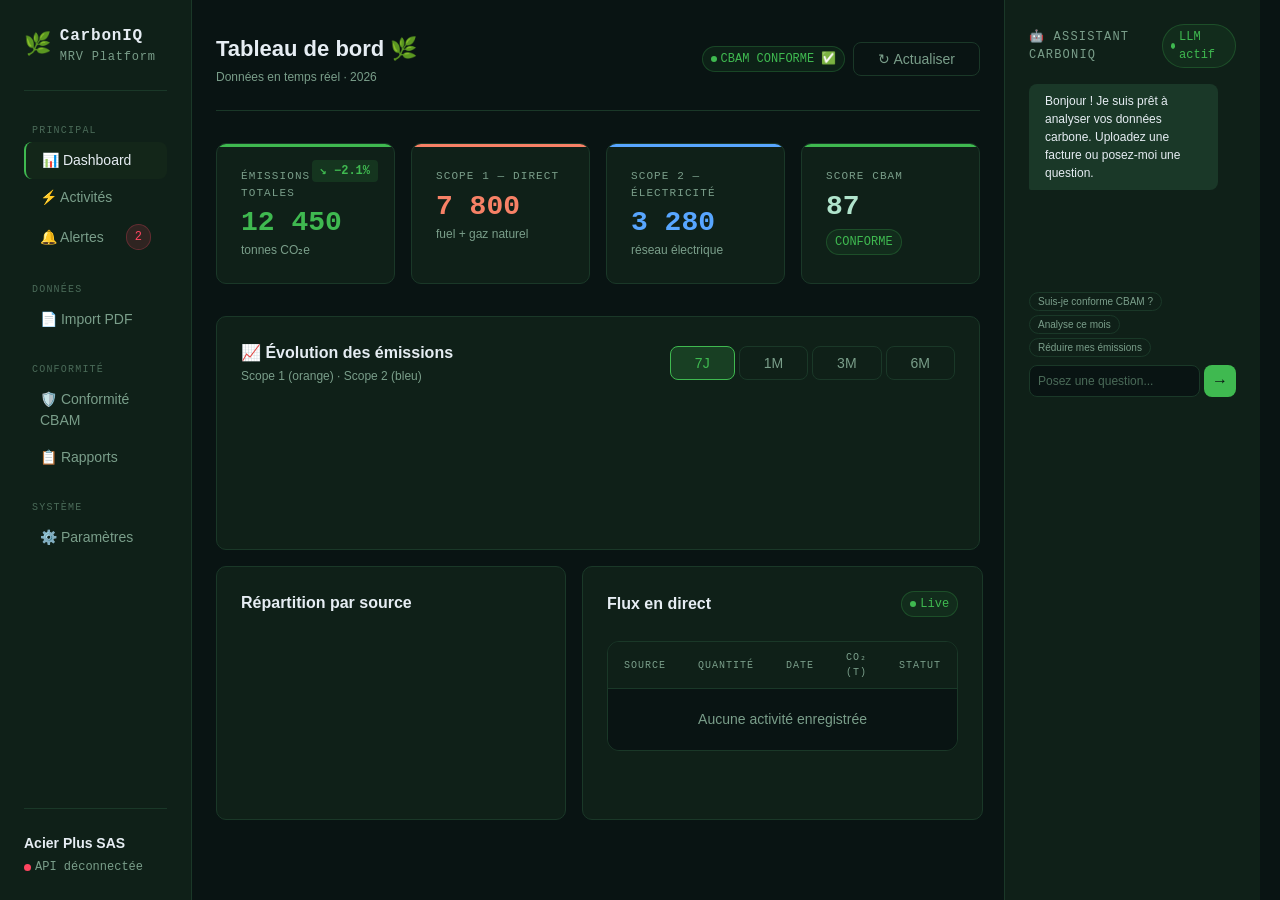
==== frontend/index.html @ bf8c2467 "clean project properly" ====
<!DOCTYPE html>
<html lang="fr">
<head>
  <meta charset="UTF-8">
  <meta name="viewport" content="width=device-width, initial-scale=1.0">
  <title>CarbonIQ — MRV Platform</title>

  <!-- Nos 3 fichiers CSS (l'ordre est important : variables en premier) -->
  <link rel="stylesheet" href="css/variables.css">
  <link rel="stylesheet" href="css/layout.css">
  <link rel="stylesheet" href="css/components.css">

  <style>
    /*
      Ce bloc <style> ajoute les quelques règles qui ne sont
      pas encore dans nos fichiers CSS.
    */

    /* ── Barre du haut (topbar) ────────────────── */
    .topbar {
      display: flex;
      align-items: center;
      justify-content: space-between;
      flex-wrap: wrap;
      gap: var(--espace-md);
      padding-bottom: var(--espace-lg);
      margin-bottom: var(--espace-xl);
      border-bottom: 1px solid var(--bordure);
    }
    .topbar__titre {
      font-size: var(--taille-grand);
      font-weight: 700;
      color: var(--texte);
    }
    .topbar__sous-titre {
      font-size: var(--taille-petit);
      color: var(--texte-discret);
      margin-top: 3px;
    }
    .topbar__droite {
      display: flex;
      align-items: center;
      gap: var(--espace-sm);
      flex-wrap: wrap;
    }

    /* ── Titre de section dans la sidebar ──────── */
    .sidebar__section-titre {
      font-family: var(--police-chiffre);
      font-size: 10px;
      color: var(--texte-tres-discret);
      text-transform: uppercase;
      letter-spacing: 0.12em;
      padding: var(--espace-lg) var(--espace-sm) var(--espace-xs);
    }

    /* ── Logo de la sidebar ─────────────────────── */
    .sidebar__logo {
      display: flex;
      align-items: center;
      gap: var(--espace-sm);
      padding-bottom: var(--espace-lg);
      margin-bottom: var(--espace-sm);
      border-bottom: 1px solid var(--bordure);
    }
    .sidebar__logo-emoji { font-size: 22px; }
    .sidebar__logo-nom   { font-size: var(--taille-moyen); font-weight: 700; color: var(--texte); }
    .sidebar__logo-sous  { font-family: var(--police-chiffre); font-size: var(--taille-petit); color: var(--texte-discret); }

    /* ── Pied de la sidebar ─────────────────────── */
    .sidebar__footer {
      margin-top: auto;        /* pousse le footer tout en bas */
      padding-top: var(--espace-lg);
      border-top: 1px solid var(--bordure);
    }
    .sidebar__footer-entreprise {
      font-size: var(--taille-normal);
      font-weight: 600;
      color: var(--texte);
      margin-bottom: var(--espace-xs);
    }
    .sidebar__footer-statut {
      display: flex;
      align-items: center;
      gap: var(--espace-xs);
      font-family: var(--police-chiffre);
      font-size: var(--taille-petit);
      color: var(--texte-discret);
    }
    .point-vert {
      width: 7px; height: 7px;
      border-radius: 50%;
      background: var(--vert);
      animation: pulse 2s infinite;
    }

    /* ── Système de pages ───────────────────────── */
    /* Toutes les pages sont cachées par défaut */
    .page { display: none; }
    /* La page active est visible */
    .page--active { display: block; }

    /* ── Sous-unité sous le chiffre d'une KPI card ── */
    .kpi__sous-unite {
      font-size: var(--taille-petit);
      color: var(--texte-discret);
      margin-top: 4px;
    }

    /* ── Onglets de période du graphique ────────── */
    #onglets-periode {
      display: flex;
      gap: var(--espace-xs);
    }
    /* Onglet actuellement sélectionné : fond vert discret + bordure verte */
    .onglet-actif {
      background: var(--vert-lueur) !important;
      border-color: var(--vert) !important;
      color: var(--vert) !important;
    }

    /* ════════════════════════════════════════════
       PANNEAU DROIT — Styles spécifiques
       Préfixe "pdr-" pour éviter toute confusion
    ════════════════════════════════════════════ */

    /* Séparateur entre les deux blocs */
    .pdr-separateur {
      border: none;
      border-top: 1px solid var(--bordure);
      margin: var(--espace-md) 0;
    }

    /* Titre de bloc (ex: "📄 Analyser une facture") */
    .pdr-titre {
      font-family: var(--police-chiffre);
      font-size: var(--taille-petit);
      color: var(--texte-discret);
      text-transform: uppercase;
      letter-spacing: 0.1em;
      margin-bottom: var(--espace-md);
    }

    /* ── Zone de drop PDF ──────────────────────── */
    .pdr-upload {
      border: 1px dashed var(--bordure);
      border-radius: var(--arrondi-md);
      padding: var(--espace-md) var(--espace-sm);
      text-align: center;
      cursor: pointer;
      transition: var(--transition);
      margin-bottom: var(--espace-sm);
    }
    .pdr-upload:hover {
      border-color: var(--vert);
      background: var(--vert-lueur);
    }
    .pdr-upload__icone { font-size: 28px; margin-bottom: var(--espace-xs); }
    .pdr-upload__texte { font-size: var(--taille-normal); color: var(--texte); }
    .pdr-upload__sous  { font-size: var(--taille-petit);  color: var(--texte-discret); margin-top: 2px; }

    /* Barre de progression de l'upload */
    .pdr-barre-conteneur {
      background: #1a3828;
      border-radius: var(--arrondi-rond);
      height: 4px;
      overflow: hidden;
      margin: var(--espace-sm) 0 var(--espace-xs);
    }
    .pdr-barre {
      height: 100%;
      background: var(--vert);
      width: 0%;
      transition: width 150ms ease;
    }
    .pdr-statut {
      font-family: var(--police-chiffre);
      font-size: var(--taille-petit);
      color: var(--texte-discret);
    }

    /* Mini tableau de résultat d'extraction */
    .pdr-mini-tableau {
      width: 100%;
      border-collapse: collapse;
      font-size: var(--taille-petit);
      margin-top: var(--espace-sm);
    }
    .pdr-mini-tableau td {
      padding: 4px var(--espace-xs);
      border-bottom: 1px solid var(--bordure);
    }
    .pdr-mini-tableau td:first-child { color: var(--texte-discret); }
    .pdr-mini-tableau td:last-child  {
      color: var(--texte);
      font-family: var(--police-chiffre);
      text-align: right;
    }

    /* ── Chat IA ────────────────────────────────── */
    .pdr-chat-header {
      display: flex;
      align-items: center;
      justify-content: space-between;
      margin-bottom: var(--espace-md);
    }

    /* Zone des messages : hauteur fixe, scroll vertical */
    .pdr-messages {
      height: 200px;
      overflow-y: auto;
      display: flex;
      flex-direction: column;
      gap: var(--espace-sm);
      margin-bottom: var(--espace-sm);
      padding-right: 2px;
    }
    /* Cache la scrollbar visuellement (mais elle reste fonctionnelle) */
    .pdr-messages::-webkit-scrollbar { width: 3px; }
    .pdr-messages::-webkit-scrollbar-thumb { background: var(--bordure); border-radius: 2px; }

    /* Bulle de message de base */
    .pdr-msg {
      font-size: var(--taille-petit);
      line-height: 1.5;
      padding: var(--espace-sm) var(--espace-md);
      border-radius: var(--arrondi-md);
      max-width: 92%;
    }
    /* Bulle IA : à gauche, fond vert sombre */
    .pdr-msg--ia {
      background: #1a3828;
      color: var(--texte);
      align-self: flex-start;
      border-bottom-left-radius: 2px;
    }
    /* Bulle utilisateur : à droite, fond vert vif, texte sombre */
    .pdr-msg--user {
      background: var(--vert);
      color: #091413;
      align-self: flex-end;
      font-weight: 500;
      border-bottom-right-radius: 2px;
    }

    /* Boutons suggestions rapides (forme pilule) */
    .pdr-suggestions {
      display: flex;
      flex-wrap: wrap;
      gap: var(--espace-xs);
      margin-bottom: var(--espace-sm);
    }
    .pdr-pill {
      background: transparent;
      border: 1px solid var(--bordure);
      border-radius: var(--arrondi-rond);
      color: var(--texte-discret);
      font-family: var(--police-texte);
      font-size: 10px;
      padding: 3px var(--espace-sm);
      cursor: pointer;
      transition: var(--transition);
      white-space: nowrap;
    }
    .pdr-pill:hover {
      border-color: var(--vert);
      color: var(--vert);
      background: var(--vert-lueur);
    }

    /* Zone input + bouton envoyer */
    .pdr-input-zone {
      display: flex;
      gap: var(--espace-xs);
    }
    .pdr-input {
      flex: 1;   /* prend tout l'espace restant */
      background: var(--fond-page);
      border: 1px solid var(--bordure);
      border-radius: var(--arrondi-md);
      padding: 6px var(--espace-sm);
      color: var(--texte);
      font-size: var(--taille-petit);
      font-family: var(--police-texte);
      outline: none;
      transition: var(--transition);
    }
    .pdr-input:focus { border-color: var(--vert); }
    .pdr-input::placeholder { color: var(--texte-tres-discret); }
    .pdr-btn-envoyer {
      width: 32px;
      height: 32px;
      background: var(--vert);
      color: var(--fond-page);
      border: none;
      border-radius: var(--arrondi-md);
      font-size: 16px;
      font-weight: 700;
      cursor: pointer;
      transition: var(--transition);
      flex-shrink: 0;
    }
    .pdr-btn-envoyer:hover { opacity: 0.85; }
  </style>
</head>

<body>

<!-- ════════════════════════════════════════════════
     SIDEBAR — Menu de gauche, fixe
════════════════════════════════════════════════ -->
<aside class="sidebar">

  <!-- Logo -->
  <div class="sidebar__logo">
    <span class="sidebar__logo-emoji">🌿</span>
    <div>
      <div class="sidebar__logo-nom">CarbonIQ</div>
      <div class="sidebar__logo-sous">MRV Platform</div>
    </div>
  </div>

  <!-- Navigation -->
  <nav>

    <div class="sidebar__section-titre">Principal</div>

    <!-- data-page="dashboard" indique à JS quelle page ouvrir -->
    <a class="sidebar__lien sidebar__lien--actif" data-page="dashboard" href="#">
      📊 Dashboard
    </a>
    <a class="sidebar__lien" data-page="activites" href="#">
      ⚡ Activités
    </a>
    <!-- Le badge rouge "2" indique le nombre d'alertes non lues -->
    <a class="sidebar__lien" data-page="alertes" href="#"
       style="justify-content: space-between;">
      <span>🔔 Alertes</span>
      <span class="badge badge-error">2</span>
    </a>

    <div class="sidebar__section-titre">Données</div>

    <a class="sidebar__lien" data-page="import" href="#">
      📄 Import PDF
    </a>

    <div class="sidebar__section-titre">Conformité</div>

    <a class="sidebar__lien" data-page="cbam" href="#">
      🛡️ Conformité CBAM
    </a>
    <a class="sidebar__lien" data-page="rapports" href="#">
      📋 Rapports
    </a>

    <div class="sidebar__section-titre">Système</div>

    <a class="sidebar__lien" data-page="parametres" href="#">
      ⚙️ Paramètres
    </a>

  </nav>

  <!-- Pied de la sidebar -->
  <div class="sidebar__footer">
    <div class="sidebar__footer-entreprise">Acier Plus SAS</div>
    <div class="sidebar__footer-statut">
      <span class="point-vert"></span>
      API connectée
    </div>
  </div>

</aside>


<!-- ════════════════════════════════════════════════
     CONTENU PRINCIPAL — Zone centrale, défile
════════════════════════════════════════════════ -->
<main class="main">

  <!-- Barre du haut : titre + actions -->
  <header class="topbar">
    <div>
      <h1 class="topbar__titre" id="titre-page">Tableau de bord 🌿</h1>
      <p class="topbar__sous-titre">Données en temps réel · 2026</p>
    </div>
    <div class="topbar__droite">
      <span class="badge badge-ok">
        <span class="badge__point"></span>
        CBAM CONFORME ✅
      </span>
      <button class="btn btn-contour" id="btn-actualiser" onclick="actualiser()">
        ↻ Actualiser
      </button>
    </div>
  </header>


  <!-- ══ PAGE : DASHBOARD ════════════════════════ -->
  <section id="page-dashboard" class="page page--active">


    <!-- ─── SECTION 1 : 4 cartes KPI ───────────────
         On passe à 4 colonnes avec un style inline
         (grille-kpi en a 3 par défaut dans layout.css)
    ──────────────────────────────────────────────── -->
    <div class="grille-kpi" style="grid-template-columns: repeat(4, 1fr);">

      <!-- Carte 1 : Total des émissions (verte) -->
      <div class="kpi kpi--vert">
        <!-- id="kpi-trend" : JS peut changer cette valeur plus tard -->
        <div class="kpi__badge kpi__badge--baisse" id="kpi-trend">↘ &minus;2.1%</div>
        <div class="kpi__label">Émissions totales</div>
        <!-- id="kpi-total" : JS peut mettre à jour ce chiffre -->
        <div class="kpi__valeur" id="kpi-total">12 450</div>
        <div class="kpi__sous-unite">tonnes CO₂e</div>
      </div>

      <!-- Carte 2 : Scope 1 — émissions directes (orange) -->
      <div class="kpi kpi--orange">
        <div class="kpi__label">Scope 1 — Direct</div>
        <div class="kpi__valeur" id="kpi-scope1">7 800</div>
        <div class="kpi__sous-unite">fuel + gaz naturel</div>
      </div>

      <!-- Carte 3 : Scope 2 — électricité (bleue) -->
      <div class="kpi kpi--bleu">
        <div class="kpi__label">Scope 2 — Électricité</div>
        <div class="kpi__valeur" id="kpi-scope2">3 280</div>
        <div class="kpi__sous-unite">réseau électrique</div>
      </div>

      <!-- Carte 4 : Score de conformité CBAM -->
      <div class="kpi kpi--vert">
        <div class="kpi__label">Score CBAM</div>
        <!-- vert-clair pour différencier visuellement de la carte 1 -->
        <div class="kpi__valeur" id="kpi-score" style="color:var(--vert-clair);">87</div>
        <div style="margin-top:var(--espace-sm);">
          <span class="badge badge-ok">CONFORME</span>
        </div>
      </div>

    </div>


    <!-- ─── SECTION 2 : Graphique ligne ─────────────
         Grande carte avec 4 onglets de période
    ──────────────────────────────────────────────── -->
    <div class="carte" style="margin-bottom:var(--espace-md);">

      <div class="carte__entete">
        <div>
          <div class="carte__titre">📈 Évolution des émissions</div>
          <div class="carte__sous-titre">Scope 1 (orange) · Scope 2 (bleu)</div>
        </div>

        <!--
          Onglets de période.
          data-periode = valeur lue par JS pour changer les données.
          Le premier est actif par défaut (.onglet-actif).
        -->
        <div id="onglets-periode">
          <button class="btn btn-contour onglet-actif" data-periode="7J">7J</button>
          <button class="btn btn-contour" data-periode="1M">1M</button>
          <button class="btn btn-contour" data-periode="3M">3M</button>
          <button class="btn btn-contour" data-periode="6M">6M</button>
        </div>
      </div>

      <!-- Zone de dessin du graphique ligne (géré par Chart.js) -->
      <canvas id="chartEmissions" height="110"></canvas>

    </div>


    <!-- ─── SECTION 3 : Donut + Tableau ─────────────
         2 colonnes : donut à gauche (1 part),
         tableau à droite (1.6 parts = plus large)
    ──────────────────────────────────────────────── -->
    <div style="display:grid; grid-template-columns:1fr 1.6fr; gap:var(--espace-md);">

      <!-- Donut : part de chaque source d'émission -->
      <div class="carte">
        <div class="carte__entete">
          <div class="carte__titre">Répartition par source</div>
        </div>
        <canvas id="chartSource"></canvas>
      </div>

      <!-- Tableau : 5 dernières activités en temps réel -->
      <div class="carte">
        <div class="carte__entete">
          <div class="carte__titre">Flux en direct</div>
          <!-- badge avec point animé = indicateur "live" -->
          <span class="badge badge-ok"><span class="badge__point"></span>Live</span>
        </div>
        <div class="tableau-conteneur">
          <table class="tableau">
            <thead>
              <tr>
                <th>Source</th>
                <th>Quantité</th>
                <th>Date</th>
                <th class="cellule-chiffre">CO₂ (t)</th>
                <th>Statut</th>
              </tr>
            </thead>
            <!--
              tbody vide — JavaScript le remplit automatiquement
              au chargement de la page (voir section JS plus bas)
            -->
            <tbody id="flux-tbody"></tbody>
          </table>
        </div>
      </div>

    </div>

  </section>


  <!-- ══ PAGE : ACTIVITÉS ════════════════════════ -->
  <section id="page-activites" class="page">

    <!-- Formulaire d'ajout -->
    <div class="carte" style="margin-bottom:var(--espace-md);">
      <div class="carte__entete">
        <div class="carte__titre">➕ Ajouter une activité</div>
      </div>
      <div style="display:grid;grid-template-columns:repeat(4,1fr) auto;gap:var(--espace-sm);align-items:end;">
        <div>
          <label style="display:block;font-size:11px;color:var(--texte-discret);margin-bottom:4px;">Source</label>
          <select id="act-source" onchange="updateUnite()" style="width:100%;background:var(--fond-carte);color:var(--texte);border:1px solid var(--bordure);border-radius:6px;padding:8px 10px;font-family:Consolas;font-size:13px;">
            <option value="electricity">Électricité</option>
            <option value="fuel">Fuel</option>
            <option value="gas">Gaz naturel</option>
          </select>
        </div>
        <div>
          <label style="display:block;font-size:11px;color:var(--texte-discret);margin-bottom:4px;">Quantité</label>
          <input id="act-quantite" type="number" min="0" step="any" placeholder="ex: 1500"
            style="width:100%;background:var(--fond-carte);color:var(--texte);border:1px solid var(--bordure);border-radius:6px;padding:8px 10px;font-family:Consolas;font-size:13px;box-sizing:border-box;">
        </div>
        <div>
          <label style="display:block;font-size:11px;color:var(--texte-discret);margin-bottom:4px;">Unité</label>
          <input id="act-unite" type="text" readonly
            style="width:100%;background:var(--fond-survol);color:var(--texte-discret);border:1px solid var(--bordure);border-radius:6px;padding:8px 10px;font-family:Consolas;font-size:13px;box-sizing:border-box;">
        </div>
        <div>
          <label style="display:block;font-size:11px;color:var(--texte-discret);margin-bottom:4px;">Date</label>
          <input id="act-date" type="date"
            style="width:100%;background:var(--fond-carte);color:var(--texte);border:1px solid var(--bordure);border-radius:6px;padding:8px 10px;font-family:Consolas;font-size:13px;box-sizing:border-box;">
        </div>
        <button class="btn btn-primaire" onclick="ajouterActivite()">💾 Ajouter</button>
      </div>
    </div>

    <!-- Tableau des activités -->
    <div class="carte">
      <div class="carte__entete">
        <div class="carte__titre">Activités enregistrées</div>
        <span class="badge badge-ok" id="act-count">— lignes</span>
      </div>
      <div class="tableau-conteneur">
        <table class="tableau">
          <thead>
            <tr>
              <th>ID</th>
              <th>Source</th>
              <th>Quantité</th>
              <th>Unité</th>
              <th>Date</th>
              <th class="cellule-chiffre">CO₂ (kg)</th>
              <th>Scope</th>
            </tr>
          </thead>
          <tbody id="activites-tbody">
            <tr><td colspan="7" style="text-align:center;color:var(--texte-discret);padding:20px;">Chargement...</td></tr>
          </tbody>
        </table>
      </div>
    </div>

  </section>


  <!-- ══ PAGE : ALERTES ═════════════════════════ -->
  <section id="page-alertes" class="page">

    <div class="alerte alerte--erreur">
      <div class="alerte__icone">🔴</div>
      <div>
        <div class="alerte__titre">Dépassement seuil CBAM</div>
        <div class="alerte__description">
          Les émissions Scope 2 dépassent la limite réglementaire de 15%
        </div>
        <div class="alerte__heure">il y a 2 heures</div>
      </div>
    </div>

    <div class="alerte alerte--warn">
      <div class="alerte__icone">⚠️</div>
      <div>
        <div class="alerte__titre">Données manquantes — Scope 3</div>
        <div class="alerte__description">
          Les activités transport de décembre ne sont pas renseignées
        </div>
        <div class="alerte__heure">il y a 1 jour</div>
      </div>
    </div>

    <div class="alerte alerte--info">
      <div class="alerte__icone">ℹ️</div>
      <div>
        <div class="alerte__titre">Facteurs d'émission mis à jour</div>
        <div class="alerte__description">
          Les nouveaux facteurs ADEME 2026 sont disponibles
        </div>
        <div class="alerte__heure">il y a 3 jours</div>
      </div>
    </div>

  </section>


  <!-- ══ PAGE : IMPORT PDF ══════════════════════ -->
  <section id="page-import" class="page">
    <div class="carte">
      <div class="carte__entete">
        <div class="carte__titre">Importer des données</div>
        <div class="carte__sous-titre">PDF · CSV · XLSX — max 10 MB</div>
      </div>

      <!-- Zone de drop — géré par importInitZone() -->
      <div class="upload" id="zone-upload">
        <div class="upload__icone">📄</div>
        <div class="upload__texte">Glisser un fichier ici ou cliquer pour parcourir</div>
        <div class="upload__sous-texte">Formats acceptés : PDF, CSV, XLSX</div>
        <div class="upload__progression" id="conteneur-barre" style="display:none; margin-top:16px;">
          <div class="upload__barre" id="barre-upload"></div>
        </div>
        <div id="import-statut" style="font-family:Consolas;font-size:12px;color:var(--texte-discret);margin-top:8px;display:none;"></div>
      </div>

      <!-- Input fichier invisible -->
      <input type="file" id="fichier-input" accept=".pdf" style="display:none;">

      <!-- Résultat de l'extraction — rempli dynamiquement -->
      <div id="import-resultat" style="display:none; margin-top:var(--espace-md);"></div>
    </div>
  </section>


  <!-- ══ PAGE : CONFORMITÉ CBAM ════════════════ -->
  <section id="page-cbam" class="page">
    <div class="carte">
      <div class="carte__entete">
        <div class="carte__titre">Conformité CBAM</div>
        <div class="carte__sous-titre">Règlement UE 2023/956 — Carbon Border Adjustment</div>
      </div>
      <div style="display:flex; align-items:center; gap:var(--espace-md); margin-bottom:var(--espace-lg);">
        <span class="badge badge-ok"><span class="badge__point"></span>Conforme</span>
        <span style="color:var(--texte-discret); font-size:var(--taille-petit);">
          Dernière vérification : 22 avril 2026
        </span>
      </div>
      <p style="color:var(--texte-discret);">
        Votre installation respecte les seuils d'émissions CBAM pour les secteurs acier et aluminium.
      </p>
    </div>
  </section>


  <!-- ══ PAGE : RAPPORTS ═══════════════════════ -->
  <section id="page-rapports" class="page">
    <div class="carte">
      <div class="carte__entete">
        <div class="carte__titre">Rapports générés</div>
        <button class="btn btn-primaire">+ Nouveau rapport</button>
      </div>
      <p style="color:var(--texte-discret);">Aucun rapport disponible pour le moment.</p>
    </div>
  </section>


  <!-- ══ PAGE : PARAMÈTRES ═════════════════════ -->
  <section id="page-parametres" class="page">
    <div class="carte">
      <div class="carte__entete">
        <div class="carte__titre">Paramètres de l'installation</div>
      </div>

      <div class="groupe-champ">
        <label class="label" for="champ-entreprise">Nom de l'entreprise</label>
        <input type="text" id="champ-entreprise" class="champ" value="Acier Plus SAS">
      </div>

      <div class="groupe-champ">
        <label class="label" for="champ-annee">Année de référence</label>
        <input type="number" id="champ-annee" class="champ" value="2024">
      </div>

      <div class="groupe-champ">
        <label class="label" for="champ-seuil">Seuil d'alerte (tCO₂)</label>
        <input type="number" id="champ-seuil" class="champ" value="15000">
      </div>

      <div class="groupe-champ">
        <label class="label" for="champ-secteur">Secteur industriel</label>
        <select id="champ-secteur" class="champ">
          <option>Acier et fer</option>
          <option>Aluminium</option>
          <option>Ciment</option>
          <option>Chimie</option>
          <option>Engrais</option>
        </select>
      </div>

      <button class="btn btn-primaire">Enregistrer les modifications</button>
    </div>
  </section>

</main>


<!-- ════════════════════════════════════════════════
     PANNEAU DROIT — Chat IA
════════════════════════════════════════════════ -->
<aside class="panneau-droit">

  <!-- ══ Chat IA ════════════════════════ -->

  <!-- Header : nom + badge statut -->
  <div class="pdr-chat-header">
    <span class="pdr-titre" style="margin-bottom:0;">🤖 Assistant CarbonIQ</span>
    <span class="badge badge-ok"><span class="badge__point"></span>LLM actif</span>
  </div>

  <!--
    Zone de messages scrollable.
    Les bulles IA sont à gauche (.pdr-msg--ia)
    Les bulles utilisateur sont à droite (.pdr-msg--user)
  -->
  <div class="pdr-messages" id="pdr-messages">

    <!-- Message de bienvenue de l'IA -->
    <div class="pdr-msg pdr-msg--ia">
      Bonjour ! Je suis prêt à analyser vos données carbone.
      Uploadez une facture ou posez-moi une question.
    </div>

  </div>

  <!-- Suggestions rapides : clic = message pré-rempli envoyé -->
  <div class="pdr-suggestions">
    <button class="pdr-pill" onclick="envoyerSuggestion('Suis-je conforme CBAM ?')">
      Suis-je conforme CBAM ?
    </button>
    <button class="pdr-pill" onclick="envoyerSuggestion('Analyse ce mois')">
      Analyse ce mois
    </button>
    <button class="pdr-pill" onclick="envoyerSuggestion('Réduire mes émissions')">
      Réduire mes émissions
    </button>
  </div>

  <!-- Zone de saisie : input texte + bouton → -->
  <div class="pdr-input-zone">
    <input type="text" id="pdr-input" class="pdr-input"
           placeholder="Posez une question...">
    <button class="pdr-btn-envoyer" onclick="envoyerMessage()">→</button>
  </div>


</aside>


<!-- ════════════════════════════════════════════════
     SCRIPTS — JavaScript à la fin du fichier
     (on attend que tout le HTML soit chargé)
════════════════════════════════════════════════ -->

<!-- Chart.js — bibliothèque de graphiques (fichier local) -->
<script src="js/chart.umd.min.js"></script>

<!--
  dashboard.js charge les vraies données depuis l'API.
  type="module" est obligatoire pour que "import" fonctionne.
  Il est chargé APRÈS chart.umd.min.js car il en a besoin.
-->
<script type="module" src="js/dashboard.js"></script>

<script>
/* ──────────────────────────────────────────────────
   1. NAVIGATION ENTRE PAGES
   Quand on clique un lien du menu :
   a) on cache toutes les sections
   b) on enlève la surbrillance de tous les liens
   c) on affiche seulement la bonne section
   d) on met le bon lien en surbrillance
────────────────────────────────────────────────── */

// Sélectionne tous les liens du menu qui ont "data-page"
var liens = document.querySelectorAll('.sidebar__lien[data-page]');
// Sélectionne toutes les sections de page
var pages = document.querySelectorAll('.page');
// Le titre en haut à gauche
var titrePage = document.getElementById('titre-page');

// Un dictionnaire : nom de page → titre affiché
var titres = {
  dashboard:  'Tableau de bord 🌿',
  activites:  'Activités ⚡',
  alertes:    'Alertes 🔔',
  import:     'Import de données 📄',
  cbam:       'Conformité CBAM 🛡️',
  rapports:   'Rapports 📋',
  parametres: 'Paramètres ⚙️'
};

// Fonction principale : change la page affichée
function allerPage(nomPage) {
  // Cache toutes les pages
  pages.forEach(function(p) { p.classList.remove('page--active'); });
  // Enlève la surbrillance de tous les liens
  liens.forEach(function(l) { l.classList.remove('sidebar__lien--actif'); });

  // Affiche la bonne page
  var cible = document.getElementById('page-' + nomPage);
  if (cible) cible.classList.add('page--active');

  // Met le bon lien en surbrillance
  var lienActif = document.querySelector('[data-page="' + nomPage + '"]');
  if (lienActif) lienActif.classList.add('sidebar__lien--actif');

  // Met à jour le titre
  if (titres[nomPage]) titrePage.textContent = titres[nomPage];

  if (nomPage === 'activites') chargerActivites();
}

// Branche chaque lien du menu sur allerPage()
liens.forEach(function(lien) {
  lien.addEventListener('click', function(e) {
    e.preventDefault();             // empêche le # d'apparaître dans l'URL
    allerPage(this.dataset.page);   // dataset.page lit l'attribut data-page
  });
});


/* ──────────────────────────────────────────────────
   2. GRAPHIQUE LIGNE — Évolution des émissions
   Deux lignes : Scope 1 (orange) et Scope 2 (bleu)
   Les données changent selon l'onglet sélectionné.
────────────────────────────────────────────────── */

// Données pour chaque période (labels = axe X, scope1/scope2 = valeurs)


/* ──────────────────────────────────────────────────
   3. GRAPHIQUE DONUT — Répartition par source
────────────────────────────────────────────────── */


/* ──────────────────────────────────────────────────
   4. TABLEAU "FLUX EN DIRECT" — Rempli par JS
   On crée les lignes du tableau ici plutôt qu'en HTML
   pour pouvoir les mettre à jour facilement plus tard.
────────────────────────────────────────────────── */

// Les 5 dernières activités (données statiques pour l'instant)


/* ──────────────────────────────────────────────────
   4. UPLOAD — Simule une barre de progression
   (en vrai, ce serait une vraie requête vers un serveur)
────────────────────────────────────────────────── */
function simulerUpload() {
  var barre      = document.getElementById('barre-upload');
  var conteneur  = document.getElementById('conteneur-barre');
  var avancement = 0;

  conteneur.style.display = 'block';  // affiche la barre

  // setInterval appelle la fonction toutes les 60ms
  var intervalle = setInterval(function() {
    avancement += 5;
    barre.style.width = avancement + '%';

    if (avancement >= 100) {
      clearInterval(intervalle);       // arrête la boucle
      setTimeout(function() {
        conteneur.style.display = 'none';
        barre.style.width = '0%';
        alert('✅ Fichier importé avec succès !');
      }, 400);
    }
  }, 60);
}


/* ──────────────────────────────────────────────────
   5. ACTUALISER — Simule un rechargement des données
────────────────────────────────────────────────── */
function actualiser() {
  var btn = document.getElementById('btn-actualiser');
  btn.textContent = '↻ Chargement…';
  btn.disabled = true;

  // setTimeout exécute une fonction après un délai (ici 1.5 secondes)
  setTimeout(function() {
    btn.textContent = '↻ Actualiser';
    btn.disabled = false;
  }, 1500);
}


/* ──────────────────────────────────────────────────
   6. UPLOAD PANNEAU DROIT — Barre de progression
   Simule le traitement d'un PDF (extraction de données)
────────────────────────────────────────────────── */
function pdrUpload() {
  var progression = document.getElementById('pdr-progression');
  var barre       = document.getElementById('pdr-barre');
  var resultat    = document.getElementById('pdr-resultat');
  var avancement  = 0;

  // Affiche la barre, cache le résultat précédent
  progression.style.display = 'block';
  resultat.style.display    = 'none';

  // Avance la barre toutes les 50ms jusqu'à 100%
  var intervalle = setInterval(function() {
    avancement += 4;
    barre.style.width = avancement + '%';

    if (avancement >= 100) {
      clearInterval(intervalle);
      // 300ms après 100% : cache la barre, affiche le résultat
      setTimeout(function() {
        progression.style.display = 'none';
        resultat.style.display    = 'block';
      }, 300);
    }
  }, 50);
}


/* ──────────────────────────────────────────────────
   7. CHAT IA — Panneau droit
   Simule un assistant qui répond aux questions carbone
────────────────────────────────────────────────── */

// Réponses pré-écrites de l'IA (elles défilent en boucle)
var reponsesIA = [
  'Vos émissions totales de mars 2026 sont 12 450 tCO₂e, en baisse de 2.1% vs février.',
  'Je détecte un pic d\'émissions le jeudi. Vérifiez la production de votre Four 1 ce jour-là.',
  'Votre score CBAM est 87/100. Vous êtes conforme, mais le Scope 2 mérite votre attention.',
  'Pour réduire vos émissions, commencez par optimiser le Four 1 qui représente 42% du Scope 1.',
  'Le charbon représente 42% de vos émissions. Une substitution partielle par gaz peut réduire cela significativement.'
];
var indexIA = 0;  // compteur pour alterner les réponses

// Ajoute une bulle dans la zone de messages
function ajouterBulle(texte, type) {
  var zone  = document.getElementById('pdr-messages');
  var bulle = document.createElement('div');
  bulle.className  = 'pdr-msg pdr-msg--' + type;  // 'ia' ou 'user'
  bulle.textContent = texte;
  zone.appendChild(bulle);
  zone.scrollTop = zone.scrollHeight;  // descend automatiquement en bas
}

// Envoie le message tapé dans l'input
function envoyerMessage() {
  var input = document.getElementById('pdr-input');
  var texte = input.value.trim();
  if (!texte) return;           // ne fait rien si le champ est vide

  ajouterBulle(texte, 'user'); // affiche la bulle utilisateur
  input.value = '';             // vide le champ

  // L'IA répond après 800ms (simule un temps de traitement)
  setTimeout(function() {
    ajouterBulle(reponsesIA[indexIA % reponsesIA.length], 'ia');
    indexIA++;
  }, 800);
}

// Clic sur une suggestion = remplit l'input et envoie
function envoyerSuggestion(texte) {
  document.getElementById('pdr-input').value = texte;
  envoyerMessage();
}

// Appuyer sur Entrée = envoyer (comme un vrai chat)
document.getElementById('pdr-input').addEventListener('keydown', function(e) {
  if (e.key === 'Enter') envoyerMessage();
});


/* ──────────────────────────────────────────────────
   PAGE ACTIVITÉS — Formulaire + tableau dynamique
────────────────────────────────────────────────── */

// Met à jour l'unité selon la source choisie
function updateUnite() {
  var source = document.getElementById('act-source').value;
  var unites = { electricity: 'kWh', fuel: 'litres', gas: 'm3' };
  document.getElementById('act-unite').value = unites[source] || '';
}

// Envoie une nouvelle activité à l'API puis recharge le tableau
async function ajouterActivite() {
  var source   = document.getElementById('act-source').value;
  var quantite = parseFloat(document.getElementById('act-quantite').value);
  var unite    = document.getElementById('act-unite').value;
  var date     = document.getElementById('act-date').value;

  if (!quantite || !date) { alert('Veuillez remplir la quantité et la date.'); return; }

  var reponse = await fetch('http://localhost:8000/activities', {
    method:  'POST',
    headers: { 'Content-Type': 'application/json' },
    body:    JSON.stringify({ source: source, quantity: quantite, unit: unite, date: date })
  });

  if (reponse.ok) {
    document.getElementById('act-quantite').value = '';
    chargerActivites();
  } else {
    alert('Erreur lors de l\'ajout.');
  }
}

// Charge les activités depuis /activities et /emissions, fusionne par id
async function chargerActivites() {
  var tbody = document.getElementById('activites-tbody');
  if (!tbody) return;
  tbody.innerHTML = '<tr><td colspan="7" style="text-align:center;color:var(--texte-discret);padding:20px;">Chargement...</td></tr>';

  var [repAct, repEm] = await Promise.all([
    fetch('http://localhost:8000/activities'),
    fetch('http://localhost:8000/emissions')
  ]);

  if (!repAct.ok || !repEm.ok) {
    tbody.innerHTML = '<tr><td colspan="7" style="text-align:center;color:#f78166;padding:20px;">Erreur de chargement</td></tr>';
    return;
  }

  var dataAct = await repAct.json();
  var dataEm  = await repEm.json();

  var activites = dataAct.data || [];
  var emissions = dataEm.activities || [];

  // Index des émissions par id d'activité pour fusion rapide
  var emMap = {};
  emissions.forEach(function(e) { emMap[e.id] = e; });

  var compteur = document.getElementById('act-count');
  if (compteur) compteur.textContent = activites.length + ' ligne' + (activites.length > 1 ? 's' : '');

  if (activites.length === 0) {
    tbody.innerHTML = '<tr><td colspan="7" style="text-align:center;color:var(--texte-discret);padding:20px;">Aucune activité enregistrée</td></tr>';
    return;
  }

  tbody.innerHTML = '';
  activites.forEach(function(a) {
    var em     = emMap[a.id] || {};
    var co2Kg  = parseFloat(em.co2_kg) || 0;
    var scope  = em.scope != null ? 'Scope ' + em.scope : '—';
    var dateF  = a.date ? new Date(a.date).toLocaleDateString('fr-FR', { day:'2-digit', month:'short', year:'numeric' }) : '—';
    tbody.innerHTML +=
      '<tr>' +
        '<td style="font-family:Consolas;color:var(--texte-discret)">' + a.id + '</td>' +
        '<td>' + (a.source ?? '—') + '</td>' +
        '<td style="font-family:Consolas">' + (a.quantity ?? '—') + '</td>' +
        '<td style="font-family:Consolas">' + (a.unit ?? '—') + '</td>' +
        '<td>' + dateF + '</td>' +
        '<td class="cellule-chiffre" style="color:#3fb950;font-family:Consolas">' + co2Kg.toLocaleString('fr-FR') + '</td>' +
        '<td><span class="badge ' + (em.scope === 1 ? 'badge-warn' : 'badge-ok') + '">' + scope + '</span></td>' +
      '</tr>';
  });
}

// Initialise l'unité et la date par défaut au chargement
updateUnite();
document.getElementById('act-date').value = new Date().toISOString().split('T')[0];


/* ──────────────────────────────────────────────────
   PAGE IMPORT — Upload réel vers /upload-pdf
────────────────────────────────────────────────── */

async function importTraiterFichier(fichier) {
  if (!fichier) return;

  var barre     = document.getElementById('barre-upload');
  var conteneur = document.getElementById('conteneur-barre');
  var statut    = document.getElementById('import-statut');
  var resultat  = document.getElementById('import-resultat');

  // Affiche la barre de progression
  conteneur.style.display = 'block';
  statut.style.display    = 'block';
  resultat.style.display  = 'none';
  barre.style.width = '20%';
  statut.textContent = 'Lecture du fichier...';

  var formData = new FormData();
  formData.append('fichier', fichier);

  try {
    barre.style.width  = '50%';
    statut.textContent = 'Envoi vers l\'API...';

    var reponse = await fetch('http://localhost:8000/upload-pdf', {
      method: 'POST',
      body: formData
    });

    barre.style.width  = '85%';
    statut.textContent = 'Analyse LLM en cours...';

    if (!reponse.ok) {
      var err = await reponse.json();
      throw new Error(err.detail || 'Erreur serveur ' + reponse.status);
    }

    var data = await reponse.json();
    barre.style.width  = '100%';
    statut.textContent = 'Extraction terminée !';

    setTimeout(function() {
      conteneur.style.display = 'none';
      statut.style.display    = 'none';
      barre.style.width       = '0%';
      importAfficherResultat(data.donnees_extraites, fichier.name);
    }, 500);

  } catch (e) {
    conteneur.style.display = 'none';
    statut.style.display    = 'none';
    resultat.style.display  = 'block';
    resultat.innerHTML =
      '<div style="background:rgba(247,129,102,0.08);border:1px solid rgba(247,129,102,0.2);' +
      'border-radius:8px;padding:16px;color:#f78166;font-family:Consolas;font-size:13px;">' +
      '❌ Erreur : ' + e.message +
      '<div style="margin-top:8px;"><button onclick="document.getElementById(\'import-resultat\').style.display=\'none\'" ' +
      'class="btn btn-contour" style="font-size:12px;">Réessayer</button></div></div>';
  }
}

function importAfficherResultat(d, nomFichier) {
  var resultat = document.getElementById('import-resultat');
  resultat.style.display = 'block';

  // Confiance faible = le LLM n'a pas trouvé de facture énergétique valide
  if (d.confiance === 'faible') {
    resultat.innerHTML =
      '<div style="background:rgba(255,69,96,0.07);border:1px solid rgba(255,69,96,0.25);' +
      'border-radius:10px;padding:20px;text-align:center;">' +
        '<div style="font-size:28px;margin-bottom:10px;">⚠️</div>' +
        '<div style="color:#ff4560;font-weight:600;font-size:14px;margin-bottom:6px;">' +
          'Fichier non reconnu comme facture énergétique' +
        '</div>' +
        '<div style="color:var(--texte-discret);font-size:12px;font-family:Consolas;margin-bottom:16px;">' +
          nomFichier +
        '</div>' +
        '<div style="color:var(--texte-discret);font-size:12px;line-height:1.6;">' +
          'Le document ne contient pas les données attendues.<br>' +
          'Importez une facture (électricité, gaz ou fuel).' +
        '</div>' +
        '<button class="btn btn-contour" style="margin-top:14px;font-size:12px;" ' +
          'onclick="document.getElementById(\'import-resultat\').style.display=\'none\'">Fermer</button>' +
      '</div>';
    return;
  }

  var facteurs = { electricity: 0.625, fuel: 3.24, gas: 2.02 };
  var co2_kg   = d.quantite ? (d.quantite * (facteurs[d.type_energie] || 0)).toFixed(2) : '—';
  var couleur  = d.confiance === 'haute' ? '#3fb950' : '#f78166';

  resultat.innerHTML =
    '<div style="border-top:1px solid var(--bordure);padding-top:var(--espace-md);">' +
      '<div style="display:flex;align-items:center;justify-content:space-between;margin-bottom:12px;">' +
        '<span class="badge badge-ok">✅ Extraction réussie — ' + nomFichier + '</span>' +
        '<span style="font-size:11px;color:' + couleur + ';font-family:Consolas;">Confiance : ' + d.confiance + '</span>' +
      '</div>' +
      '<table class="pdr-mini-tableau" style="font-size:13px;">' +
        '<tr><td>Fournisseur</td><td>' + (d.fournisseur || '—') + '</td></tr>' +
        '<tr><td>Type énergie</td><td>' + (d.type_energie || '—') + '</td></tr>' +
        '<tr><td>Quantité</td><td style="color:#3fb950;font-weight:600;">' + (d.quantite || '—') + ' ' + (d.unite || '') + '</td></tr>' +
        '<tr><td>Date facture</td><td>' + (d.date_facture || '—') + '</td></tr>' +
        '<tr><td>Montant</td><td>' + (d.montant_dh || '—') + ' DH</td></tr>' +
        '<tr><td>CO₂ estimé</td><td style="color:#3fb950;font-weight:600;">' + co2_kg + ' kg</td></tr>' +
      '</table>' +
      '<div style="display:flex;gap:8px;margin-top:var(--espace-md);">' +
        '<button class="btn btn-primaire" style="flex:1;" ' +
          'onclick="importValider(' + JSON.stringify(d).replace(/"/g, '&quot;') + ')">💾 Valider et enregistrer</button>' +
        '<button class="btn btn-contour" style="padding:8px 12px;" ' +
          'onclick="document.getElementById(\'import-resultat\').style.display=\'none\'">✕</button>' +
      '</div>' +
    '</div>';
}

async function importValider(donnees) {
  var btn = event.target;
  btn.textContent = '⏳ Enregistrement...';
  btn.disabled = true;

  try {
    var reponse = await fetch('http://localhost:8000/valider-extraction', {
      method:  'POST',
      headers: { 'Content-Type': 'application/json' },
      body:    JSON.stringify(donnees)
    });
    var data = await reponse.json();
    if (!reponse.ok) throw new Error(data.detail || 'Erreur serveur');

    document.getElementById('import-resultat').innerHTML =
      '<div style="background:rgba(63,185,80,0.08);border:1px solid rgba(63,185,80,0.2);' +
      'border-radius:8px;padding:16px;font-family:Consolas;font-size:13px;color:#3fb950;">' +
      '✅ Enregistré avec succès !<br>' +
      'CO₂ calculé : <strong>' + data.co2_kg + ' kg</strong> (' + data.co2_tonnes + ' t)' +
      '</div>';

  } catch (e) {
    btn.textContent = '💾 Valider et enregistrer';
    btn.disabled = false;
    alert('❌ Erreur : ' + e.message);
  }
}

// Initialise la zone d'upload de la page import (clic + drag-and-drop)
function importInitZone() {
  var zone  = document.getElementById('zone-upload');
  var input = document.getElementById('fichier-input');
  if (!zone || !input) return;

  zone.addEventListener('click', function() { input.click(); });

  input.addEventListener('change', function() {
    if (input.files[0]) importTraiterFichier(input.files[0]);
    input.value = '';
  });

  zone.addEventListener('dragover', function(e) {
    e.preventDefault();
    zone.classList.add('upload--survol');
  });
  zone.addEventListener('dragleave', function() {
    zone.classList.remove('upload--survol');
  });
  zone.addEventListener('drop', function(e) {
    e.preventDefault();
    zone.classList.remove('upload--survol');
    var fichier = e.dataTransfer.files[0];
    if (fichier) importTraiterFichier(fichier);
  });
}

importInitZone();
</script>

</body>
</html>
---- frontend/css/variables.css ----
/* ============================================================
   VARIABLES CSS — Dashboard Empreinte Carbone

   Les variables CSS permettent de définir des valeurs une seule
   fois et de les réutiliser partout dans le projet.
   Syntaxe : --nom-variable: valeur;
   Utilisation : color: var(--nom-variable);
   ============================================================ */

:root {

  /* ----------------------------------------------------------
     COULEURS DE FOND
     Du plus sombre (page) au plus clair (cartes)
  ---------------------------------------------------------- */
  --fond-page:     #091413;   /* fond général, presque noir */
  --fond-carte:    #0f2018;   /* fond des cartes */
  --fond-survol:   #132619;   /* quand on passe la souris sur une carte */

  /* ----------------------------------------------------------
     COULEURS DES BORDURES
  ---------------------------------------------------------- */
  --bordure:        #1a3828;  /* bordure normale */
  --bordure-forte:  #245038;  /* bordure mise en avant */
  --bordure-focus:  #3fb950;  /* bordure quand un champ est sélectionné */

  /* ----------------------------------------------------------
     COULEURS PRINCIPALES (palette verte = positif / neutre)
  ---------------------------------------------------------- */
  --vert:           #3fb950;  /* vert principal, actions, indicateurs OK */
  --vert-clair:     #B0E4CC;  /* textes et badges verts clairs */
  --vert-lueur:     #3fb95033;/* halo vert (effet glow, très transparent) */

  /* ----------------------------------------------------------
     COULEURS D'ALERTE (orange = avertissement, rouge = danger)
  ---------------------------------------------------------- */
  --orange:         #f78166;  /* avertissement */
  --rouge:          #ff4560;  /* danger / dépassement */
  --orange-fond:    #f7816622;/* fond orange transparent pour les badges */
  --rouge-fond:     #ff456022;/* fond rouge transparent pour les badges */

  /* ----------------------------------------------------------
     COULEURS DE TEXTE
  ---------------------------------------------------------- */
  --texte:          #e6edf3;  /* texte principal, bien lisible */
  --texte-discret:  #7a9e8a;  /* texte secondaire, labels, sous-titres */
  --texte-tres-discret: #4a6a58; /* texte très atténué, ex: placeholders */

  /* ----------------------------------------------------------
     POLICES — 100% hors ligne, aucun lien internet

     Segoe UI    → ressemble à IBM Plex Sans : propre, moderne,
                   très lisible. Installée par défaut sur Windows.

     Consolas    → ressemble à IBM Plex Mono : monospace claire,
                   chiffres bien alignés. Installée sur Windows.

     Les polices après la virgule sont des filets de sécurité
     si Segoe UI ou Consolas n'est pas disponible (ex: Linux, Mac).
  ---------------------------------------------------------- */
  --police-texte:   'Segoe UI', 'Helvetica Neue', Arial, sans-serif;
  --police-chiffre: 'Consolas', 'Cascadia Code', 'Courier New', monospace;

  /* ----------------------------------------------------------
     TAILLES DE TEXTE
  ---------------------------------------------------------- */
  --taille-petit:   0.75rem;   /* 12px — labels, légendes */
  --taille-normal:  0.875rem;  /* 14px — texte courant */
  --taille-moyen:   1rem;      /* 16px — texte important */
  --taille-grand:   1.375rem;  /* 22px — sous-titres */
  --taille-titre:   1.75rem;   /* 28px — titres de section */
  --taille-hero:    2.25rem;   /* 36px — grand KPI affiché */

  /* ----------------------------------------------------------
     ESPACEMENTS
     Utilisés pour padding, margin, gap…
  ---------------------------------------------------------- */
  --espace-xs:  0.25rem;   /*  4px */
  --espace-sm:  0.5rem;    /*  8px */
  --espace-md:  1rem;      /* 16px */
  --espace-lg:  1.5rem;    /* 24px */
  --espace-xl:  2rem;      /* 32px */
  --espace-2xl: 3rem;      /* 48px */

  /* ----------------------------------------------------------
     ARRONDIS DES COINS (border-radius)
  ---------------------------------------------------------- */
  --arrondi-sm:   4px;     /* léger arrondi, ex: badges */
  --arrondi-md:   8px;     /* cartes, boutons */
  --arrondi-lg:   12px;    /* grandes cartes */
  --arrondi-rond: 9999px;  /* cercle ou pilule */

  /* ----------------------------------------------------------
     OMBRES
     Donnent de la profondeur aux éléments
  ---------------------------------------------------------- */
  --ombre-carte:  0 4px 12px #00000060, inset 0 1px 0 #1a382880;
  --ombre-lueur-verte: 0 0 16px #3fb95033, 0 0 4px #3fb95066;
  --ombre-lueur-rouge: 0 0 16px #ff456033, 0 0 4px #ff456066;

  /* ----------------------------------------------------------
     TRANSITIONS (animations fluides au survol)
     ex: transition: var(--transition);
  ---------------------------------------------------------- */
  --transition: 200ms ease-in-out;

  /* ----------------------------------------------------------
     MISE EN PAGE GÉNÉRALE
  ---------------------------------------------------------- */
  --largeur-sidebar:    240px;   /* largeur du menu latéral */
  --hauteur-topbar:     56px;    /* hauteur de la barre du haut */
  --largeur-max:        1440px;  /* largeur maximale du contenu */
}
---- frontend/css/layout.css ----
/* ============================================================
   LAYOUT.CSS — Structure générale du dashboard

   Ce fichier s'occupe uniquement de la mise en page :
   où est la sidebar, où est le contenu, comment ils s'organisent.
   Les couleurs viennent de variables.css
   ============================================================ */

/* On importe d'abord les variables pour pouvoir les utiliser ici */
@import './variables.css';


/* ============================================================
   BASE — Paramètres généraux de la page
   ============================================================ */

/* Supprime les marges/paddings par défaut du navigateur */
* {
  margin: 0;
  padding: 0;
  box-sizing: border-box; /* le padding ne fait plus grossir les éléments */
}

/* Le body est le conteneur de TOUTE la page */
body {
  display: flex;            /* les 3 colonnes se mettent côte à côte */
  min-height: 100vh;        /* occupe au moins toute la hauteur de l'écran */
  background: var(--fond-page);
  color: var(--texte);
  font-family: var(--police-texte);
  font-size: var(--taille-normal);
  line-height: 1.5;
}


/* ============================================================
   SIDEBAR — Menu de gauche (15% de la largeur)
   ============================================================ */

.sidebar {
  width: 15%;
  min-width: 180px;         /* ne rétrécit pas en dessous de 180px */
  height: 100vh;            /* prend toute la hauteur de l'écran */
  position: fixed;          /* reste fixe quand on scroll le contenu */
  top: 0;
  left: 0;

  background: var(--fond-carte);
  border-right: 1px solid var(--bordure);

  display: flex;
  flex-direction: column;   /* les éléments internes s'empilent verticalement */
  padding: var(--espace-lg);
  overflow-y: auto;         /* scrollbar si le menu est trop long */
}

/* Logo / titre en haut de la sidebar */
.sidebar__logo {
  font-family: var(--police-chiffre);
  font-size: var(--taille-moyen);
  color: var(--vert);
  padding-bottom: var(--espace-lg);
  border-bottom: 1px solid var(--bordure);
  margin-bottom: var(--espace-lg);
  letter-spacing: 0.05em;
}

/* Un lien de navigation dans la sidebar */
.sidebar__lien {
  display: flex;
  align-items: center;
  gap: var(--espace-sm);
  padding: var(--espace-sm) var(--espace-md);
  border-radius: var(--arrondi-md);
  color: var(--texte-discret);
  text-decoration: none;
  font-size: var(--taille-normal);
  transition: var(--transition);
}

/* Au survol et quand le lien est actif */
.sidebar__lien:hover,
.sidebar__lien--actif {
  background: var(--fond-survol);
  color: var(--texte);
  border-left: 2px solid var(--vert);
}


/* ============================================================
   CONTENU PRINCIPAL — Zone centrale (55% de la largeur)
   ============================================================ */

.main {
  width: 65%;
  margin-left: 15%;         /* décalé à droite pour laisser place à la sidebar */
  margin-right: calc(20% + 20px);        /* décalé à gauche pour laisser place au panneau droit */
  min-height: 100vh;
  padding: var(--espace-xl) var(--espace-lg);
  overflow-y: auto;
}

/* Titre de section dans le contenu principal */
.main__titre {
  font-size: var(--taille-titre);
  color: var(--texte);
  font-weight: 600;
  margin-bottom: var(--espace-xs);
}

/* Sous-titre ou description */
.main__sous-titre {
  font-size: var(--taille-normal);
  color: var(--texte-discret);
  margin-bottom: var(--espace-xl);
}

/* Grille pour placer les cartes KPI côte à côte */
.grille-kpi {
  display: grid;
  grid-template-columns: repeat(3, 1fr); /* 3 colonnes égales */
  gap: var(--espace-md);
  margin-bottom: var(--espace-xl);
}

/* Grille pour les graphiques (2 colonnes) */
.grille-graphiques {
  display: grid;
  grid-template-columns: repeat(2, 1fr);
  gap: var(--espace-md);
}


/* ============================================================
   PANNEAU DROIT — Infos complémentaires (30% de la largeur)
   ============================================================ */

.panneau-droit {
  width: 20%;
  height: 100vh;
  position: fixed;          /* reste fixe comme la sidebar */
  top: 0;
  right:20px;

  background: var(--fond-carte);
  border-left: 1px solid var(--bordure);

  display: flex;
  flex-direction: column;
  padding: var(--espace-lg);
  overflow-y: auto;
}

/* Titre d'une section dans le panneau droit */
.panneau-droit__titre {
  font-size: var(--taille-petit);
  color: var(--texte-discret);
  text-transform: uppercase;
  letter-spacing: 0.1em;
  margin-bottom: var(--espace-md);
}


/* ============================================================
   RESPONSIVE — Adaptation sur petits écrans (mobile / tablette)

   En dessous de 900px :
   - La sidebar disparaît (on économise la place)
   - Le panneau droit passe en bas
   - Le contenu prend toute la largeur
   ============================================================ */

@media (max-width: 900px) {

  body {
    flex-direction: column; /* les blocs s'empilent verticalement */
  }

  /* Cache la sidebar sur mobile */
  .sidebar {
    display: none;
  }

  /* Le contenu prend toute la largeur */
  .main {
    width: 100%;
    margin-left: 0;
    margin-right: 0;
    padding: var(--espace-md);
  }

  /* Le panneau droit passe en bas, plus fixe */
  .panneau-droit {
    position: static;       /* n'est plus fixe, suit le scroll normal */
    width: 100%;
    height: auto;
    border-left: none;
    border-top: 1px solid var(--bordure);
  }

  /* Sur mobile, 1 seule colonne pour les KPI */
  .grille-kpi {
    grid-template-columns: 1fr;
  }

  /* Sur mobile, 1 seule colonne pour les graphiques */
  .grille-graphiques {
    grid-template-columns: 1fr;
  }
}
---- frontend/css/components.css ----
/* ============================================================
   COMPONENTS.CSS — Tous les composants réutilisables

   Un "composant" = un élément qu'on utilise plusieurs fois
   dans le dashboard (cartes, boutons, tableaux…).
   On le code une fois ici, on l'utilise partout dans le HTML.
   ============================================================ */

@import './variables.css';


/* ============================================================
   1. CARTES KPI — Les grands chiffres en haut du dashboard
      ex : "12 450 tCO₂" ou "↗ +3.2%"
   ============================================================ */

.kpi {
  background: var(--fond-carte);
  border: 1px solid var(--bordure);
  border-radius: 10px;
  padding: var(--espace-lg);
  position: relative;       /* pour positionner le badge en haut à droite */
  overflow: hidden;         /* cache ce qui dépasse les bords */
  transition: var(--transition);
}

/* Barre colorée de 3px tout en haut de la carte */
.kpi::before {
  content: '';              /* élément vide, juste pour la barre */
  position: absolute;
  top: 0; left: 0; right: 0;
  height: 3px;
}

/* Couleur de la barre selon le type de KPI */
.kpi--vert::before   { background: var(--vert); }
.kpi--orange::before { background: var(--orange); }
.kpi--bleu::before   { background: #58a6ff; }
.kpi--violet::before { background: #bc8cff; }

/* Au survol : légère lueur verte sous la carte */
.kpi:hover {
  border-color: var(--bordure-forte);
  box-shadow: var(--ombre-lueur-verte);
}

/* Le label en haut (ex: "ÉMISSIONS TOTALES") */
.kpi__label {
  font-family: var(--police-chiffre);
  font-size: 11px;
  color: var(--texte-discret);
  text-transform: uppercase;
  letter-spacing: 0.1em;
  margin-bottom: var(--espace-sm);
}

/* Le grand chiffre au centre */
.kpi__valeur {
  font-family: var(--police-chiffre);
  font-size: var(--taille-titre);   /* 28px */
  font-weight: 600;
  color: var(--vert);
  line-height: 1;
  margin-bottom: var(--espace-xs);
}

/* Couleur de la valeur selon le type */
.kpi--orange .kpi__valeur { color: var(--orange); }
.kpi--bleu   .kpi__valeur { color: #58a6ff; }
.kpi--violet .kpi__valeur { color: #bc8cff; }

/* L'unité à côté du chiffre (ex: "tCO₂") */
.kpi__unite {
  font-size: var(--taille-normal);
  color: var(--texte-discret);
  margin-left: var(--espace-xs);
}

/* Badge tendance en haut à droite (ex: "↗ +3.2%") */
.kpi__badge {
  position: absolute;
  top: var(--espace-md);
  right: var(--espace-md);
  font-family: var(--police-chiffre);
  font-size: var(--taille-petit);
  font-weight: 600;
  padding: 2px var(--espace-sm);
  border-radius: var(--arrondi-sm);
}

/* ↘ tendance positive = vert (moins d'émissions c'est bien) */
.kpi__badge--baisse {
  background: #3fb95022;
  color: var(--vert);
}

/* ↗ tendance négative = rouge (plus d'émissions c'est mal) */
.kpi__badge--hausse {
  background: var(--rouge-fond);
  color: var(--rouge);
}


/* ============================================================
   2. BOUTONS — Actions de l'utilisateur
   ============================================================ */

/* Style de base commun à tous les boutons */
.btn {
  display: inline-flex;
  align-items: center;
  gap: var(--espace-sm);
  padding: var(--espace-sm) var(--espace-lg);
  border-radius: var(--arrondi-md);
  border: 1px solid transparent;
  font-family: var(--police-texte);
  font-size: var(--taille-normal);
  font-weight: 500;
  cursor: pointer;          /* la souris devient une main au survol */
  transition: var(--transition);
  text-decoration: none;    /* si c'est un <a> utilisé comme bouton */
  white-space: nowrap;      /* le texte ne coupe pas à la ligne */
}

/* Bouton principal : fond vert, texte sombre */
.btn-primaire {
  background: var(--vert);
  color: var(--fond-page);
  font-weight: 700;
  border-color: var(--vert);
}
.btn-primaire:hover {
  opacity: 0.85;
}

/* Bouton secondaire : transparent avec bordure */
.btn-contour {
  background: transparent;
  color: var(--texte-discret);
  border-color: var(--bordure);
}
.btn-contour:hover {
  background: var(--fond-survol);
  color: var(--texte);
  border-color: var(--bordure-forte);
}

/* Bouton danger : rouge discret */
.btn-danger {
  background: var(--rouge-fond);
  color: var(--rouge);
  border-color: #ff456033;
}
.btn-danger:hover {
  background: #ff456033;
}

/* Bouton désactivé (non cliquable) */
.btn:disabled {
  opacity: 0.4;
  cursor: not-allowed;
}


/* ============================================================
   3. BADGES DE STATUT — Indicateurs visuels (OK / Alerte / Erreur)
      ex: "● En ligne" ou "● Dépassement"
   ============================================================ */

/* Style de base commun */
.badge {
  display: inline-flex;
  align-items: center;
  gap: var(--espace-xs);
  padding: 3px var(--espace-sm);
  border-radius: var(--arrondi-rond);  /* forme pilule */
  font-family: var(--police-chiffre);
  font-size: var(--taille-petit);
  font-weight: 500;
  border: 1px solid transparent;
}

.badge-ok    { background: #3fb95015; border-color: #3fb95040; color: var(--vert); }
.badge-warn  { background: var(--orange-fond); border-color: #f7816640; color: var(--orange); }
.badge-error { background: var(--rouge-fond);  border-color: #ff456040; color: var(--rouge); }

/* Le petit point animé qui clignote (effet "live") */
.badge__point {
  width: 6px;
  height: 6px;
  border-radius: 50%;       /* cercle parfait */
  background: currentColor; /* prend la couleur du texte parent */
  animation: pulse 2s infinite;
}

/* Animation : le point grossit et disparaît en boucle */
@keyframes pulse {
  0%, 100% { opacity: 1;   transform: scale(1); }
  50%       { opacity: 0.4; transform: scale(1.4); }
}


/* ============================================================
   4. TABLEAU DE DONNÉES
   ============================================================ */

/* Conteneur du tableau : coins arrondis et bordure */
.tableau-conteneur {
  border: 1px solid var(--bordure);
  border-radius: var(--arrondi-lg);
  overflow: hidden;         /* les coins arrondis coupent le tableau */
}

.tableau {
  width: 100%;
  border-collapse: collapse; /* supprime l'espace entre les cellules */
  font-size: var(--taille-normal);
}

/* En-têtes des colonnes */
.tableau thead th {
  background: var(--fond-carte);
  padding: var(--espace-sm) var(--espace-md);
  text-align: left;
  font-family: var(--police-chiffre);
  font-size: 10px;
  color: var(--texte-discret);
  text-transform: uppercase;
  letter-spacing: 0.1em;
  border-bottom: 1px solid var(--bordure);
  font-weight: 500;
}

/* Cellules du corps du tableau */
.tableau tbody td {
  padding: var(--espace-sm) var(--espace-md);
  border-bottom: 1px solid var(--bordure);
  color: var(--texte);
  vertical-align: middle;
}

/* Alternance de couleurs : lignes paires plus sombres */
.tableau tbody tr:nth-child(even) td {
  background: var(--fond-carte);
}
.tableau tbody tr:nth-child(odd) td {
  background: var(--fond-page);
}

/* Au survol : légère surbrillance verte */
.tableau tbody tr:hover td {
  background: #3fb95010;
  border-color: #3fb95030;
}

/* Dernière ligne sans bordure en bas */
.tableau tbody tr:last-child td {
  border-bottom: none;
}

/* Les chiffres dans le tableau utilisent la police monospace */
.tableau .cellule-chiffre {
  font-family: var(--police-chiffre);
  text-align: right;
}


/* ============================================================
   5. ALERTES — Messages importants avec niveau de gravité
   ============================================================ */

.alerte {
  display: flex;
  gap: var(--espace-md);
  padding: var(--espace-md);
  border-radius: var(--arrondi-md);
  border: 1px solid var(--bordure);
  border-left-width: 3px;   /* la bordure gauche est plus épaisse */
  background: var(--fond-carte);
  margin-bottom: var(--espace-md);
}

/* Couleur de la bordure gauche selon gravité */
.alerte--info    { border-left-color: #58a6ff; }
.alerte--succes  { border-left-color: var(--vert); }
.alerte--warn    { border-left-color: var(--orange); }
.alerte--erreur  { border-left-color: var(--rouge); }

/* Carré arrondi qui contient l'icône */
.alerte__icone {
  width: 36px;
  height: 36px;
  border-radius: var(--arrondi-md);
  display: flex;
  align-items: center;
  justify-content: center;
  font-size: 16px;
  flex-shrink: 0;           /* ne rétrécit pas si le texte est long */
}

.alerte--info   .alerte__icone { background: #58a6ff22; }
.alerte--succes .alerte__icone { background: #3fb95022; }
.alerte--warn   .alerte__icone { background: var(--orange-fond); }
.alerte--erreur .alerte__icone { background: var(--rouge-fond); }

/* Textes de l'alerte */
.alerte__titre {
  font-size: var(--taille-normal);
  font-weight: 600;
  color: var(--texte);
  margin-bottom: 2px;
}
.alerte__description {
  font-size: var(--taille-petit);
  color: var(--texte-discret);
}
.alerte__heure {
  font-family: var(--police-chiffre);
  font-size: var(--taille-petit);
  color: var(--texte-tres-discret);
  margin-top: var(--espace-xs);
}


/* ============================================================
   6. CARDS GÉNÉRIQUES — Conteneur réutilisable pour n'importe
      quelle section du dashboard
   ============================================================ */

.carte {
  background: var(--fond-carte);
  border: 1px solid var(--bordure);
  border-radius: 10px;
  padding: var(--espace-lg);  /* 24px autour */
  transition: var(--transition);
}

/* Au survol : la bordure devient légèrement plus visible */
.carte:hover {
  border-color: var(--bordure-forte);
}

/* En-tête de la carte : titre à gauche, action optionnelle à droite */
.carte__entete {
  display: flex;
  align-items: center;
  justify-content: space-between;
  margin-bottom: var(--espace-lg);
}

.carte__titre {
  font-size: var(--taille-moyen);
  font-weight: 600;
  color: var(--texte);
}

.carte__sous-titre {
  font-size: var(--taille-petit);
  color: var(--texte-discret);
  margin-top: 2px;
}


/* ============================================================
   7. FORMULAIRES — Champs de saisie, sélecteurs, dates
   ============================================================ */

/* Style de base commun à input, select et date */
.champ {
  width: 100%;
  background: var(--fond-page);
  border: 1px solid var(--bordure);
  border-radius: var(--arrondi-md);
  padding: var(--espace-sm) var(--espace-md);
  color: var(--texte);
  font-family: var(--police-texte);
  font-size: var(--taille-normal);
  transition: var(--transition);
  outline: none;            /* supprime le contour bleu par défaut */
  appearance: none;         /* supprime le style par défaut du navigateur */
}

/* Quand l'utilisateur clique sur le champ */
.champ:focus {
  border-color: var(--bordure-focus);  /* bordure verte */
  box-shadow: 0 0 0 3px var(--vert-lueur);
}

/* Texte grisé avant que l'utilisateur tape */
.champ::placeholder {
  color: var(--texte-tres-discret);
}

/* Label au-dessus du champ */
.label {
  display: block;
  font-size: var(--taille-petit);
  color: var(--texte-discret);
  margin-bottom: var(--espace-xs);
  font-weight: 500;
}

/* Groupe label + champ */
.groupe-champ {
  margin-bottom: var(--espace-md);
}

/* Message d'erreur sous le champ */
.champ-erreur-msg {
  font-size: var(--taille-petit);
  color: var(--rouge);
  margin-top: var(--espace-xs);
}

/* Bordure rouge si le champ est invalide */
.champ--erreur {
  border-color: var(--rouge);
}
.champ--erreur:focus {
  box-shadow: 0 0 0 3px var(--rouge-fond);
}


/* ============================================================
   8. ZONE D'UPLOAD — Glisser-déposer un fichier
   ============================================================ */

.upload {
  border: 2px dashed var(--bordure);   /* bordure en pointillés */
  border-radius: var(--arrondi-lg);
  padding: var(--espace-2xl);
  text-align: center;
  cursor: pointer;
  transition: var(--transition);
  background: transparent;
}

/* Au survol : fond vert très léger + bordure verte */
.upload:hover,
.upload--survol {             /* .upload--survol ajouté par JS au drag */
  border-color: var(--vert);
  background: var(--vert-lueur);
}

/* Icône au centre */
.upload__icone {
  font-size: 32px;
  margin-bottom: var(--espace-md);
  opacity: 0.6;
}

/* Texte principal */
.upload__texte {
  font-size: var(--taille-moyen);
  color: var(--texte);
  margin-bottom: var(--espace-xs);
}

/* Sous-texte (formats acceptés, taille max…) */
.upload__sous-texte {
  font-size: var(--taille-petit);
  color: var(--texte-discret);
}

/* Barre de progression (visible pendant le chargement) */
.upload__progression {
  margin-top: var(--espace-lg);
  height: 4px;
  background: var(--bordure);
  border-radius: var(--arrondi-rond);
  overflow: hidden;
}

/* La partie verte qui avance (sa largeur est contrôlée par JS) */
.upload__barre {
  height: 100%;
  background: var(--vert);
  border-radius: var(--arrondi-rond);
  width: 0%;                  /* commence à 0, JS met à jour ex: style="width:70%" */
  transition: width 300ms ease;
  position: relative;
}

/* Effet de brillance qui se déplace sur la barre */
.upload__barre::after {
  content: '';
  position: absolute;
  top: 0; left: 0; right: 0; bottom: 0;
  background: linear-gradient(
    90deg,
    transparent 0%,
    #ffffff30 50%,
    transparent 100%
  );
  animation: brillance 1.5s infinite;
}

@keyframes brillance {
  from { transform: translateX(-100%); }
  to   { transform: translateX(100%); }
}
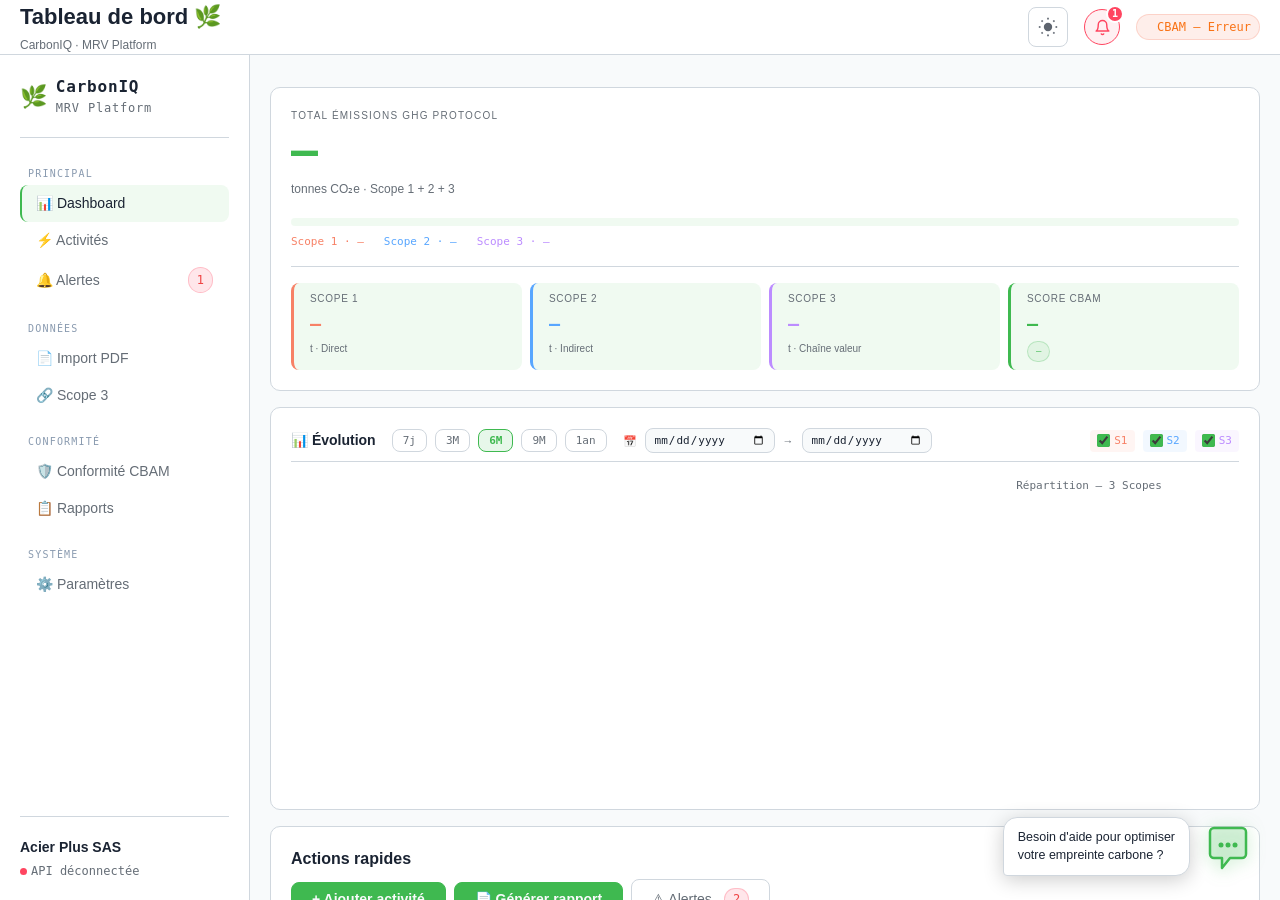
==== commit f67ce132: "frontend lise a jour avec theme dark et light" ====
--- a/frontend/index.html
+++ b/frontend/index.html
@@ -9,6 +9,15 @@
   <link rel="stylesheet" href="css/variables.css">
   <link rel="stylesheet" href="css/layout.css">
   <link rel="stylesheet" href="css/components.css">
+
+  <!-- Appliquer le thème AVANT le rendu pour éviter le flash -->
+  <script>
+    (function() {
+      var t = localStorage.getItem('carboniq-theme');
+      if (!t) t = window.matchMedia('(prefers-color-scheme: dark)').matches ? 'dark' : 'light';
+      document.documentElement.setAttribute('data-theme', t);
+    })();
+  </script>
 
   <style>
     /*
@@ -100,6 +109,235 @@
     /* La page active est visible */
     .page--active { display: block; }
 
+    /* ── Dashboard Hero ─────────────────────────── */
+    .dash-hero__top {
+      display: flex;
+      justify-content: space-between;
+      align-items: flex-start;
+      margin-bottom: var(--espace-lg);
+    }
+    .dash-hero__label {
+      font-size: 10px;
+      color: var(--texte-discret);
+      text-transform: uppercase;
+      letter-spacing: 0.12em;
+      margin-bottom: 6px;
+    }
+    .dash-hero__total {
+      font-family: var(--police-chiffre);
+      font-size: 2.8rem;
+      font-weight: 700;
+      color: var(--vert);
+      line-height: 1;
+    }
+    .dash-hero__unite { font-size: 12px; color: var(--texte-discret); margin-top: 6px; }
+    .dash-bar-track {
+      display: flex;
+      height: 8px;
+      border-radius: 4px;
+      overflow: hidden;
+      background: var(--fond-survol);
+      margin-bottom: 8px;
+    }
+    .dash-bar-s1 { background: #f78166; transition: width 0.5s ease; }
+    .dash-bar-s2 { background: #58a6ff; transition: width 0.5s ease; }
+    .dash-bar-s3 { background: #bc8cff; transition: width 0.5s ease; }
+    .dash-bar-labels { display: flex; gap: var(--espace-lg); margin-bottom: var(--espace-md); }
+    .dash-bar-lbl { font-family: var(--police-chiffre); font-size: 11px; }
+    .dash-mini-kpis {
+      display: grid;
+      grid-template-columns: repeat(4, 1fr);
+      gap: var(--espace-sm);
+      border-top: 1px solid var(--bordure);
+      padding-top: var(--espace-md);
+    }
+    .dash-mini-kpi {
+      padding: var(--espace-sm) var(--espace-md);
+      border-radius: var(--arrondi-md);
+      border-left: 3px solid transparent;
+      background: var(--fond-survol);
+    }
+    .dash-mini-kpi--orange { border-left-color: #f78166; }
+    .dash-mini-kpi--bleu   { border-left-color: #58a6ff; }
+    .dash-mini-kpi--violet { border-left-color: #bc8cff; }
+    .dash-mini-kpi--vert   { border-left-color: var(--vert); }
+    .dash-mini-kpi__label {
+      font-size: 10px; color: var(--texte-discret);
+      text-transform: uppercase; letter-spacing: 0.07em; margin-bottom: 4px;
+    }
+    .dash-mini-kpi__valeur { font-family: var(--police-chiffre); font-size: 1.15rem; font-weight: 700; }
+    .dash-mini-kpi--orange .dash-mini-kpi__valeur { color: #f78166; }
+    .dash-mini-kpi--bleu   .dash-mini-kpi__valeur { color: #58a6ff; }
+    .dash-mini-kpi--violet .dash-mini-kpi__valeur { color: #bc8cff; }
+    .dash-mini-kpi--vert   .dash-mini-kpi__valeur { color: var(--vert); }
+    .dash-mini-kpi__sub { font-size: 10px; color: var(--texte-discret); margin-top: 3px; }
+
+    /* ── Filtres analyses ───────────────────────── */
+    .dash-filters-bar {
+      display: flex;
+      align-items: center;
+      gap: var(--espace-md);
+      flex-wrap: wrap;
+      padding-bottom: var(--espace-sm);
+      border-bottom: 1px solid var(--bordure);
+      margin-bottom: var(--espace-md);
+    }
+    .dash-section-titre { font-size: var(--taille-normal); font-weight: 600; color: var(--texte); white-space: nowrap; }
+    .dash-filter-group  { display: flex; align-items: center; gap: var(--espace-sm); }
+    .dash-radio-lbl, .dash-check-lbl {
+      display: flex; align-items: center; gap: 4px;
+      font-family: var(--police-chiffre); font-size: 11px;
+      color: var(--texte-discret); cursor: pointer; user-select: none;
+      padding: 3px 7px; border-radius: 4px; transition: var(--transition);
+    }
+    .dash-radio-lbl input, .dash-check-lbl input { accent-color: var(--vert); cursor: pointer; }
+    .dash-radio-lbl:has(input:checked)  { color: var(--texte); background: var(--fond-survol); }
+    .dash-check-s1:has(input:checked)   { color: #f78166; background: rgba(247,129,102,0.08); }
+    .dash-check-s2:has(input:checked)   { color: #58a6ff; background: rgba(88,166,255,0.08); }
+    .dash-check-s3:has(input:checked)   { color: #bc8cff; background: rgba(188,140,255,0.08); }
+    .dash-filter-meta {
+      font-family: var(--police-chiffre); font-size: 11px;
+      color: var(--texte-discret); background: var(--fond-survol);
+      border: 1px solid var(--bordure); border-radius: var(--arrondi-md);
+      padding: 3px 9px; white-space: nowrap;
+    }
+    /* Boutons période (7j / 3M / etc.) */
+    .dash-periode-btn {
+      background: transparent;
+      border: 1px solid var(--bordure);
+      border-radius: var(--arrondi-md);
+      color: var(--texte-discret);
+      font-family: var(--police-chiffre);
+      font-size: 11px;
+      padding: 4px 10px;
+      cursor: pointer;
+      transition: var(--transition);
+      white-space: nowrap;
+    }
+    .dash-periode-btn:hover {
+      border-color: var(--vert);
+      color: var(--vert);
+      background: var(--vert-lueur);
+    }
+    .dash-periode-btn--actif {
+      background: rgba(63,185,80,0.12);
+      border-color: #3fb950;
+      color: #3fb950;
+      font-weight: 600;
+    }
+    /* Inputs date range */
+    .dash-date-input {
+      background: var(--fond-page);
+      border: 1px solid var(--bordure);
+      border-radius: var(--arrondi-md);
+      color: var(--texte);
+      font-family: var(--police-chiffre);
+      font-size: 11px;
+      padding: 4px 8px;
+      cursor: pointer;
+      transition: border-color 0.15s;
+      outline: none;
+      width: 130px;
+    }
+    .dash-date-input:focus { border-color: #3fb950; }
+    .dash-date-sep {
+      font-size: 11px;
+      color: var(--texte-discret);
+      user-select: none;
+    }
+    .dash-donut-titre {
+      font-size: 11px; color: var(--texte-discret);
+      text-align: center; margin-bottom: 8px;
+      font-family: var(--police-chiffre);
+    }
+
+    /* ── Actions rapides ────────────────────────── */
+    .dash-actions { display: flex; gap: var(--espace-sm); align-items: center; flex-wrap: wrap; }
+
+    /* ── Scope 3 — formulaire ───────────────────── */
+    .s3-form-grid {
+      display: grid;
+      grid-template-columns: 1fr 1fr;
+      gap: var(--espace-sm);
+    }
+    .s3-form-grid--3 { grid-template-columns: 1fr 1fr 1fr; }
+    .s3-label {
+      display: block;
+      font-size: 11px;
+      color: var(--texte-discret);
+      margin-bottom: 4px;
+      text-transform: uppercase;
+      letter-spacing: 0.06em;
+    }
+    .s3-champ {
+      width: 100%;
+      box-sizing: border-box;
+      background: var(--fond-carte);
+      color: var(--texte);
+      border: 1px solid var(--bordure);
+      border-radius: var(--arrondi-md);
+      padding: 8px 10px;
+      font-family: var(--police-chiffre);
+      font-size: 13px;
+    }
+    .s3-champ:focus { outline: none; border-color: var(--vert); }
+    .s3-tabs {
+      display: flex;
+      gap: var(--espace-xs);
+      margin-bottom: var(--espace-md);
+    }
+    .s3-tab {
+      padding: 7px 18px;
+      border-radius: var(--arrondi-md);
+      border: 1px solid var(--bordure);
+      background: transparent;
+      color: var(--texte-discret);
+      font-family: var(--police-chiffre);
+      font-size: 12px;
+      cursor: pointer;
+      transition: var(--transition);
+    }
+    .s3-tab--actif, .s3-tab:hover {
+      background: var(--vert-lueur);
+      border-color: var(--vert);
+      color: var(--vert);
+    }
+    .s3-section-conditionnelle {
+      background: var(--fond-survol);
+      border: 1px solid var(--bordure);
+      border-radius: var(--arrondi-md);
+      padding: var(--espace-md);
+      margin-top: var(--espace-sm);
+    }
+    .s3-section-titre {
+      font-size: 11px;
+      color: var(--texte-discret);
+      text-transform: uppercase;
+      letter-spacing: 0.08em;
+      margin-bottom: var(--espace-sm);
+    }
+    .s3-resultat {
+      margin-top: var(--espace-md);
+      padding: var(--espace-md);
+      border-radius: var(--arrondi-md);
+      font-size: 13px;
+      line-height: 1.7;
+    }
+    .s3-resultat--ok    { background: rgba(63,185,80,0.1);  border: 1px solid rgba(63,185,80,0.3);  color: #3fb950; }
+    .s3-resultat--erreur{ background: rgba(247,129,102,0.1);border: 1px solid rgba(247,129,102,0.3);color: #f78166; }
+    .s3-badge-cat {
+      display: inline-block;
+      padding: 2px 8px;
+      border-radius: 20px;
+      font-size: 10px;
+      font-family: var(--police-chiffre);
+      background: rgba(188,140,255,0.12);
+      color: #bc8cff;
+      border: 1px solid rgba(188,140,255,0.25);
+    }
+    .s3-badge-upstream   { background: rgba(88,166,255,0.12);  color: #58a6ff;  border-color: rgba(88,166,255,0.25); }
+    .s3-badge-downstream { background: rgba(247,129,102,0.12); color: #f78166;  border-color: rgba(247,129,102,0.25); }
+
     /* ── Sous-unité sous le chiffre d'une KPI card ── */
     .kpi__sous-unite {
       font-size: var(--taille-petit);
@@ -205,49 +443,52 @@
       margin-bottom: var(--espace-md);
     }
 
-    /* Zone des messages : hauteur fixe, scroll vertical */
+    /* Zone des messages */
     .pdr-messages {
       height: 200px;
       overflow-y: auto;
       display: flex;
       flex-direction: column;
-      gap: var(--espace-sm);
+      gap: 6px;
       margin-bottom: var(--espace-sm);
-      padding-right: 2px;
-    }
-    /* Cache la scrollbar visuellement (mais elle reste fonctionnelle) */
+      padding: 4px 2px 4px 0;
+    }
     .pdr-messages::-webkit-scrollbar { width: 3px; }
     .pdr-messages::-webkit-scrollbar-thumb { background: var(--bordure); border-radius: 2px; }
 
-    /* Bulle de message de base */
+    /* Bulle de base */
     .pdr-msg {
-      font-size: var(--taille-petit);
-      line-height: 1.5;
-      padding: var(--espace-sm) var(--espace-md);
-      border-radius: var(--arrondi-md);
-      max-width: 92%;
-    }
-    /* Bulle IA : à gauche, fond vert sombre */
+      font-size: 0.8rem;
+      line-height: 1.55;
+      padding: 8px 12px;
+      border-radius: 12px;
+      max-width: 88%;
+      word-break: break-word;
+    }
+
+    /* Bulle IA — fond adaptatif selon le thème */
     .pdr-msg--ia {
-      background: #1a3828;
+      background: var(--fond-survol);
       color: var(--texte);
+      border: 1px solid var(--bordure-legere);
       align-self: flex-start;
-      border-bottom-left-radius: 2px;
-    }
-    /* Bulle utilisateur : à droite, fond vert vif, texte sombre */
+      border-bottom-left-radius: 3px;
+    }
+
+    /* Bulle utilisateur — vert vif, texte blanc toujours */
     .pdr-msg--user {
       background: var(--vert);
-      color: #091413;
+      color: #ffffff;
       align-self: flex-end;
       font-weight: 500;
-      border-bottom-right-radius: 2px;
-    }
-
-    /* Boutons suggestions rapides (forme pilule) */
+      border-bottom-right-radius: 3px;
+    }
+
+    /* Suggestions rapides */
     .pdr-suggestions {
       display: flex;
       flex-wrap: wrap;
-      gap: var(--espace-xs);
+      gap: 5px;
       margin-bottom: var(--espace-sm);
     }
     .pdr-pill {
@@ -257,7 +498,7 @@
       color: var(--texte-discret);
       font-family: var(--police-texte);
       font-size: 10px;
-      padding: 3px var(--espace-sm);
+      padding: 4px 10px;
       cursor: pointer;
       transition: var(--transition);
       white-space: nowrap;
@@ -265,256 +506,345 @@
     .pdr-pill:hover {
       border-color: var(--vert);
       color: var(--vert);
-      background: var(--vert-lueur);
+      background: var(--fond-survol);
     }
 
     /* Zone input + bouton envoyer */
     .pdr-input-zone {
       display: flex;
-      gap: var(--espace-xs);
+      gap: 6px;
+      align-items: center;
     }
     .pdr-input {
-      flex: 1;   /* prend tout l'espace restant */
-      background: var(--fond-page);
+      flex: 1;
+      background: var(--fond-input);
       border: 1px solid var(--bordure);
-      border-radius: var(--arrondi-md);
-      padding: 6px var(--espace-sm);
+      border-radius: 20px;
+      padding: 8px 14px;
       color: var(--texte);
-      font-size: var(--taille-petit);
+      font-size: 0.8rem;
       font-family: var(--police-texte);
       outline: none;
       transition: var(--transition);
     }
-    .pdr-input:focus { border-color: var(--vert); }
+    .pdr-input:focus { border-color: var(--vert); box-shadow: 0 0 0 2px var(--vert-lueur); }
     .pdr-input::placeholder { color: var(--texte-tres-discret); }
     .pdr-btn-envoyer {
-      width: 32px;
-      height: 32px;
+      width: 34px;
+      height: 34px;
       background: var(--vert);
-      color: var(--fond-page);
+      color: #ffffff;
       border: none;
-      border-radius: var(--arrondi-md);
-      font-size: 16px;
+      border-radius: 50%;
+      font-size: 15px;
       font-weight: 700;
       cursor: pointer;
       transition: var(--transition);
       flex-shrink: 0;
-    }
-    .pdr-btn-envoyer:hover { opacity: 0.85; }
+      display: flex;
+      align-items: center;
+      justify-content: center;
+    }
+    .pdr-btn-envoyer:hover { opacity: 0.85; transform: scale(1.05); }
+
+    /* ── Badges de type IA ──────────────────────── */
+    .chat-tag {
+      display: inline-block;
+      font-family: var(--police-chiffre);
+      font-size: 9px;
+      font-weight: 700;
+      letter-spacing: 0.1em;
+      padding: 2px 7px;
+      border-radius: 4px;
+      vertical-align: middle;
+      margin-bottom: 2px;
+      text-transform: uppercase;
+    }
+    .chat-tag--diagnostic    { background: rgba(88,166,255,0.15);  color: #58a6ff; border: 1px solid rgba(88,166,255,0.3); }
+    .chat-tag--simulation    { background: rgba(188,140,255,0.15); color: #bc8cff; border: 1px solid rgba(188,140,255,0.3); }
+    .chat-tag--alerte        { background: rgba(248,81,73,0.15);   color: #f85149; border: 1px solid rgba(248,81,73,0.3); }
+    .chat-tag--prescription  { background: rgba(63,185,80,0.15);   color: #3fb950; border: 1px solid rgba(63,185,80,0.3); }
+    .chat-tag--reglementaire { background: rgba(227,179,65,0.15);  color: #e3b341; border: 1px solid rgba(227,179,65,0.3); }
+
+    /* ── FAB Chat ───────────────────────────────── */
+    .chat-fab-wrapper {
+      position: fixed;
+      bottom: 24px;
+      right: 24px;
+      z-index: 500;
+      display: flex;
+      flex-direction: row;
+      align-items: flex-end;
+      gap: 10px;
+    }
+
+    /* Bulle message sortante */
+    .chat-fab-bubble {
+      background: var(--fond-carte);
+      border: 1px solid var(--bordure);
+      border-radius: 14px 14px 14px 4px;
+      padding: 10px 14px;
+      font-size: 12.5px;
+      color: var(--texte);
+      line-height: 1.5;
+      box-shadow: 0 4px 20px rgba(0,0,0,0.2);
+      animation: bubbleIn 0.45s cubic-bezier(0.34,1.56,0.64,1) both;
+      white-space: nowrap;
+    }
+    @keyframes bubbleIn {
+      from { opacity: 0; transform: scale(0.75) translateX(20px); }
+      to   { opacity: 1; transform: scale(1)    translateX(0); }
+    }
+
+    /* Bouton FAB — icône seule, pas de cercle */
+    .chat-fab {
+      background: none;
+      border: none;
+      padding: 4px;
+      display: flex;
+      align-items: center;
+      justify-content: center;
+      cursor: pointer;
+      user-select: none;
+      flex-shrink: 0;
+      filter: drop-shadow(0 2px 8px rgba(63,185,80,0.5));
+      transition: transform 0.2s, filter 0.2s;
+    }
+    .chat-fab:hover {
+      transform: scale(1.12);
+      filter: drop-shadow(0 4px 14px rgba(63,185,80,0.75));
+    }
+
+    /* ── Chat Overlay (popup) ────────────────────── */
+    .chat-overlay {
+      position: fixed;
+      bottom: 96px;
+      right: 24px;
+      width: 370px;
+      max-height: 580px;
+      z-index: 600;
+      background: var(--fond-carte);
+      border: 1px solid var(--bordure);
+      border-radius: 16px;
+      display: flex;
+      flex-direction: column;
+      box-shadow: 0 12px 48px rgba(0,0,0,0.65);
+      overflow: hidden;
+      animation: chatSlideUp 0.22s ease;
+    }
+    @keyframes chatSlideUp {
+      from { opacity: 0; transform: translateY(16px); }
+      to   { opacity: 1; transform: translateY(0); }
+    }
+    .chat-ov-header {
+      display: flex;
+      align-items: center;
+      justify-content: space-between;
+      padding: 14px 16px 12px;
+      border-bottom: 1px solid var(--bordure);
+      flex-shrink: 0;
+    }
+    .chat-ov-header-left {
+      display: flex;
+      align-items: center;
+      gap: 8px;
+    }
+    .chat-ov-title {
+      font-family: var(--police-chiffre);
+      font-size: 13px;
+      color: var(--texte);
+    }
+    .chat-ov-close {
+      background: transparent;
+      border: none;
+      color: var(--texte-discret);
+      cursor: pointer;
+      font-size: 18px;
+      line-height: 1;
+      padding: 2px 6px;
+      border-radius: 6px;
+      transition: background 0.15s, color 0.15s;
+    }
+    .chat-ov-close:hover { background: var(--fond-survol); color: var(--texte); }
+    .chat-ov-body {
+      flex: 1;
+      overflow: hidden;
+      display: flex;
+      flex-direction: column;
+      padding: 12px;
+      gap: 8px;
+      min-height: 0;
+    }
   </style>
 </head>
 
 <body>
 
-<!-- ════════════════════════════════════════════════
-     SIDEBAR — Menu de gauche, fixe
-════════════════════════════════════════════════ -->
-<aside class="sidebar">
-
-  <!-- Logo -->
-  <div class="sidebar__logo">
-    <span class="sidebar__logo-emoji">🌿</span>
-    <div>
-      <div class="sidebar__logo-nom">CarbonIQ</div>
-      <div class="sidebar__logo-sous">MRV Platform</div>
-    </div>
+<!-- ════ HEADER — pleine largeur ════ -->
+<header class="page-header">
+  <div class="page-header__gauche">
+    <h1 class="topbar__titre" id="titre-page">Tableau de bord 🌿</h1>
+    <p class="topbar__sous-titre">CarbonIQ · MRV Platform</p>
   </div>
-
-  <!-- Navigation -->
-  <nav>
-
-    <div class="sidebar__section-titre">Principal</div>
-
-    <!-- data-page="dashboard" indique à JS quelle page ouvrir -->
-    <a class="sidebar__lien sidebar__lien--actif" data-page="dashboard" href="#">
-      📊 Dashboard
-    </a>
-    <a class="sidebar__lien" data-page="activites" href="#">
-      ⚡ Activités
-    </a>
-    <!-- Le badge rouge "2" indique le nombre d'alertes non lues -->
-    <a class="sidebar__lien" data-page="alertes" href="#"
-       style="justify-content: space-between;">
-      <span>🔔 Alertes</span>
-      <span class="badge badge-error">2</span>
-    </a>
-
-    <div class="sidebar__section-titre">Données</div>
-
-    <a class="sidebar__lien" data-page="import" href="#">
-      📄 Import PDF
-    </a>
-
-    <div class="sidebar__section-titre">Conformité</div>
-
-    <a class="sidebar__lien" data-page="cbam" href="#">
-      🛡️ Conformité CBAM
-    </a>
-    <a class="sidebar__lien" data-page="rapports" href="#">
-      📋 Rapports
-    </a>
-
-    <div class="sidebar__section-titre">Système</div>
-
-    <a class="sidebar__lien" data-page="parametres" href="#">
-      ⚙️ Paramètres
-    </a>
-
-  </nav>
-
-  <!-- Pied de la sidebar -->
-  <div class="sidebar__footer">
-    <div class="sidebar__footer-entreprise">Acier Plus SAS</div>
-    <div class="sidebar__footer-statut">
-      <span class="point-vert"></span>
-      API connectée
-    </div>
-  </div>
-
-</aside>
-
-
-<!-- ════════════════════════════════════════════════
-     CONTENU PRINCIPAL — Zone centrale, défile
-════════════════════════════════════════════════ -->
-<main class="main">
-
-  <!-- Barre du haut : titre + actions -->
-  <header class="topbar">
-    <div>
-      <h1 class="topbar__titre" id="titre-page">Tableau de bord 🌿</h1>
-      <p class="topbar__sous-titre">Données en temps réel · 2026</p>
-    </div>
-    <div class="topbar__droite">
-      <span class="badge badge-ok">
-        <span class="badge__point"></span>
-        CBAM CONFORME ✅
-      </span>
-      <button class="btn btn-contour" id="btn-actualiser" onclick="actualiser()">
-        ↻ Actualiser
+  <div class="page-header__droite">
+    <div class="theme-toggle">
+      <button class="theme-toggle__btn" id="theme-toggle" aria-label="Basculer le thème">
+        <svg class="theme-toggle__icon theme-toggle__icon--moon" viewBox="0 0 24 24" fill="none" stroke="currentColor" stroke-width="2" stroke-linecap="round" stroke-linejoin="round">
+          <path d="M21 12.79A9 9 0 1 1 11.21 3 7 7 0 0 0 21 12.79z"/>
+        </svg>
+        <svg class="theme-toggle__icon theme-toggle__icon--sun" viewBox="0 0 24 24" fill="none">
+          <circle cx="12" cy="12" r="5" fill="currentColor"/>
+          <line x1="12" y1="1" x2="12" y2="3" stroke="currentColor" stroke-width="2"/>
+          <line x1="12" y1="21" x2="12" y2="23" stroke="currentColor" stroke-width="2"/>
+          <line x1="4.22" y1="4.22" x2="5.64" y2="5.64" stroke="currentColor" stroke-width="2"/>
+          <line x1="18.36" y1="18.36" x2="19.78" y2="19.78" stroke="currentColor" stroke-width="2"/>
+          <line x1="1" y1="12" x2="3" y2="12" stroke="currentColor" stroke-width="2"/>
+          <line x1="21" y1="12" x2="23" y2="12" stroke="currentColor" stroke-width="2"/>
+          <line x1="4.22" y1="19.78" x2="5.64" y2="18.36" stroke="currentColor" stroke-width="2"/>
+          <line x1="18.36" y1="5.64" x2="19.78" y2="4.22" stroke="currentColor" stroke-width="2"/>
+        </svg>
       </button>
     </div>
-  </header>
+    <button class="alerte-cloche" id="header-alerte-btn" onclick="allerPage('alertes')" title="Voir les alertes">
+      <svg class="alerte-cloche__icone" viewBox="0 0 24 24" fill="none" stroke="currentColor" stroke-width="2" stroke-linecap="round" stroke-linejoin="round">
+        <path d="M18 8A6 6 0 0 0 6 8c0 7-3 9-3 9h18s-3-2-3-9"/>
+        <path d="M13.73 21a2 2 0 0 1-3.46 0"/>
+      </svg>
+      <span class="alerte-cloche__badge" id="header-alerte-count" style="display:none;">0</span>
+    </button>
+    <span id="topbar-cbam-badge" class="cbam-badge cbam-badge--attente">
+      <span class="cbam-badge__dot"></span>
+      <span id="topbar-cbam-texte">CBAM —</span>
+    </span>
+  </div>
+</header>
+
+<!-- ════ WRAPPER : grille 2 colonnes (contenu | menu) ════ -->
+<div class="main-wrapper">
+
+<!-- CONTENU — colonne 1 (gauche) -->
+<main class="main">
 
 
   <!-- ══ PAGE : DASHBOARD ════════════════════════ -->
   <section id="page-dashboard" class="page page--active">
 
-
-    <!-- ─── SECTION 1 : 4 cartes KPI ───────────────
-         On passe à 4 colonnes avec un style inline
-         (grille-kpi en a 3 par défaut dans layout.css)
-    ──────────────────────────────────────────────── -->
-    <div class="grille-kpi" style="grid-template-columns: repeat(4, 1fr);">
-
-      <!-- Carte 1 : Total des émissions (verte) -->
-      <div class="kpi kpi--vert">
-        <!-- id="kpi-trend" : JS peut changer cette valeur plus tard -->
-        <div class="kpi__badge kpi__badge--baisse" id="kpi-trend">↘ &minus;2.1%</div>
-        <div class="kpi__label">Émissions totales</div>
-        <!-- id="kpi-total" : JS peut mettre à jour ce chiffre -->
-        <div class="kpi__valeur" id="kpi-total">12 450</div>
-        <div class="kpi__sous-unite">tonnes CO₂e</div>
-      </div>
-
-      <!-- Carte 2 : Scope 1 — émissions directes (orange) -->
-      <div class="kpi kpi--orange">
-        <div class="kpi__label">Scope 1 — Direct</div>
-        <div class="kpi__valeur" id="kpi-scope1">7 800</div>
-        <div class="kpi__sous-unite">fuel + gaz naturel</div>
-      </div>
-
-      <!-- Carte 3 : Scope 2 — électricité (bleue) -->
-      <div class="kpi kpi--bleu">
-        <div class="kpi__label">Scope 2 — Électricité</div>
-        <div class="kpi__valeur" id="kpi-scope2">3 280</div>
-        <div class="kpi__sous-unite">réseau électrique</div>
-      </div>
-
-      <!-- Carte 4 : Score de conformité CBAM -->
-      <div class="kpi kpi--vert">
-        <div class="kpi__label">Score CBAM</div>
-        <!-- vert-clair pour différencier visuellement de la carte 1 -->
-        <div class="kpi__valeur" id="kpi-score" style="color:var(--vert-clair);">87</div>
-        <div style="margin-top:var(--espace-sm);">
-          <span class="badge badge-ok">CONFORME</span>
-        </div>
-      </div>
-
+    <!-- ─── SECTION 1 : HERO ──────────────────────── -->
+    <div class="carte" style="margin-bottom:var(--espace-md);">
+
+      <!-- Total + tendance -->
+      <div class="dash-hero__top">
+        <div>
+          <div class="dash-hero__label">Total Émissions GHG Protocol</div>
+          <div class="dash-hero__total" id="kpi-total">—</div>
+          <div class="dash-hero__unite">tonnes CO₂e · Scope 1 + 2 + 3</div>
+        </div>
+      </div>
+
+      <!-- Barre de répartition -->
+      <div class="dash-bar-track">
+        <div class="dash-bar-s1" id="hero-bar-s1" style="width:0%"></div>
+        <div class="dash-bar-s2" id="hero-bar-s2" style="width:0%"></div>
+        <div class="dash-bar-s3" id="hero-bar-s3" style="width:0%"></div>
+      </div>
+      <div class="dash-bar-labels">
+        <span class="dash-bar-lbl" style="color:#f78166">Scope 1 · <span id="hero-pct-s1">—</span></span>
+        <span class="dash-bar-lbl" style="color:#58a6ff">Scope 2 · <span id="hero-pct-s2">—</span></span>
+        <span class="dash-bar-lbl" style="color:#bc8cff">Scope 3 · <span id="hero-pct-s3">—</span></span>
+      </div>
+
+      <!-- 4 mini KPI -->
+      <div class="dash-mini-kpis">
+        <div class="dash-mini-kpi dash-mini-kpi--orange">
+          <div class="dash-mini-kpi__label">Scope 1</div>
+          <div class="dash-mini-kpi__valeur" id="kpi-scope1">—</div>
+          <div class="dash-mini-kpi__sub">t · Direct</div>
+        </div>
+        <div class="dash-mini-kpi dash-mini-kpi--bleu">
+          <div class="dash-mini-kpi__label">Scope 2</div>
+          <div class="dash-mini-kpi__valeur" id="kpi-scope2">—</div>
+          <div class="dash-mini-kpi__sub">t · Indirect</div>
+        </div>
+        <div class="dash-mini-kpi dash-mini-kpi--violet">
+          <div class="dash-mini-kpi__label">Scope 3</div>
+          <div class="dash-mini-kpi__valeur" id="kpi-scope3">—</div>
+          <div class="dash-mini-kpi__sub">t · Chaîne valeur</div>
+        </div>
+        <div class="dash-mini-kpi dash-mini-kpi--vert" id="kpi-score-card">
+          <div class="dash-mini-kpi__label">Score CBAM</div>
+          <div class="dash-mini-kpi__valeur" id="kpi-score">—</div>
+          <div class="dash-mini-kpi__sub">
+            <span id="kpi-score-badge" class="badge badge-ok" style="font-size:9px;">—</span>
+          </div>
+        </div>
+      </div>
     </div>
 
 
-    <!-- ─── SECTION 2 : Graphique ligne ─────────────
-         Grande carte avec 4 onglets de période
-    ──────────────────────────────────────────────── -->
+    <!-- ─── SECTION 2 : ANALYSES & FILTRES ─────────── -->
     <div class="carte" style="margin-bottom:var(--espace-md);">
 
-      <div class="carte__entete">
-        <div>
-          <div class="carte__titre">📈 Évolution des émissions</div>
-          <div class="carte__sous-titre">Scope 1 (orange) · Scope 2 (bleu)</div>
-        </div>
-
-        <!--
-          Onglets de période.
-          data-periode = valeur lue par JS pour changer les données.
-          Le premier est actif par défaut (.onglet-actif).
-        -->
-        <div id="onglets-periode">
-          <button class="btn btn-contour onglet-actif" data-periode="7J">7J</button>
-          <button class="btn btn-contour" data-periode="1M">1M</button>
-          <button class="btn btn-contour" data-periode="3M">3M</button>
-          <button class="btn btn-contour" data-periode="6M">6M</button>
-        </div>
-      </div>
-
-      <!-- Zone de dessin du graphique ligne (géré par Chart.js) -->
-      <canvas id="chartEmissions" height="110"></canvas>
-
+      <!-- Barre de filtres -->
+      <div class="dash-filters-bar">
+        <span class="dash-section-titre">📊 Évolution</span>
+
+        <!-- Période rapide -->
+        <div class="dash-filter-group">
+          <button class="dash-periode-btn" data-days="7"   onclick="dashPeriode(this,7)">7j</button>
+          <button class="dash-periode-btn" data-days="90"  onclick="dashPeriode(this,90)">3M</button>
+          <button class="dash-periode-btn dash-periode-btn--actif" data-days="180" onclick="dashPeriode(this,180)">6M</button>
+          <button class="dash-periode-btn" data-days="270" onclick="dashPeriode(this,270)">9M</button>
+          <button class="dash-periode-btn" data-days="365" onclick="dashPeriode(this,365)">1an</button>
+        </div>
+
+        <!-- Date range picker dynamique -->
+        <div class="dash-filter-group">
+          <span class="dash-date-sep">📅</span>
+          <input type="date" id="dash-date-debut" class="dash-date-input" onchange="dashDateChange()" title="Date de début">
+          <span class="dash-date-sep">→</span>
+          <input type="date" id="dash-date-fin"   class="dash-date-input" onchange="dashDateChange()" title="Date de fin">
+        </div>
+
+        <!-- Scopes -->
+        <div class="dash-filter-group" style="margin-left:auto;">
+          <label class="dash-check-lbl dash-check-s1"><input type="checkbox" id="f-s1" checked onchange="dashApplyFilters()"> S1</label>
+          <label class="dash-check-lbl dash-check-s2"><input type="checkbox" id="f-s2" checked onchange="dashApplyFilters()"> S2</label>
+          <label class="dash-check-lbl dash-check-s3"><input type="checkbox" id="f-s3" checked onchange="dashApplyFilters()"> S3</label>
+        </div>
+      </div>
+
+      <!-- Graphique ligne + Donut côte à côte -->
+      <div style="display:grid;grid-template-columns:2.4fr 1fr;gap:var(--espace-xl);align-items:start;margin-top:var(--espace-sm);">
+
+        <!-- Graphique ligne -->
+        <div style="position:relative;height:300px;">
+          <canvas id="chartEmissions"></canvas>
+        </div>
+
+        <!-- Donut -->
+        <div style="display:flex;flex-direction:column;align-items:center;gap:6px;">
+          <div class="dash-donut-titre" id="dash-donut-titre">Répartition — 3 Scopes</div>
+          <div style="position:relative;height:280px;width:100%;">
+            <canvas id="scopes-chart"></canvas>
+          </div>
+        </div>
+
+      </div>
     </div>
 
 
-    <!-- ─── SECTION 3 : Donut + Tableau ─────────────
-         2 colonnes : donut à gauche (1 part),
-         tableau à droite (1.6 parts = plus large)
-    ──────────────────────────────────────────────── -->
-    <div style="display:grid; grid-template-columns:1fr 1.6fr; gap:var(--espace-md);">
-
-      <!-- Donut : part de chaque source d'émission -->
-      <div class="carte">
-        <div class="carte__entete">
-          <div class="carte__titre">Répartition par source</div>
-        </div>
-        <canvas id="chartSource"></canvas>
-      </div>
-
-      <!-- Tableau : 5 dernières activités en temps réel -->
-      <div class="carte">
-        <div class="carte__entete">
-          <div class="carte__titre">Flux en direct</div>
-          <!-- badge avec point animé = indicateur "live" -->
-          <span class="badge badge-ok"><span class="badge__point"></span>Live</span>
-        </div>
-        <div class="tableau-conteneur">
-          <table class="tableau">
-            <thead>
-              <tr>
-                <th>Source</th>
-                <th>Quantité</th>
-                <th>Date</th>
-                <th class="cellule-chiffre">CO₂ (t)</th>
-                <th>Statut</th>
-              </tr>
-            </thead>
-            <!--
-              tbody vide — JavaScript le remplit automatiquement
-              au chargement de la page (voir section JS plus bas)
-            -->
-            <tbody id="flux-tbody"></tbody>
-          </table>
-        </div>
-      </div>
-
+    <!-- ─── SECTION 3 : ACTIONS RAPIDES ─────────────── -->
+    <div class="carte">
+      <div class="carte__entete" style="margin-bottom:var(--espace-sm);">
+        <div class="carte__titre">Actions rapides</div>
+      </div>
+      <div class="dash-actions">
+        <button class="btn btn-primaire" onclick="allerPage('activites')">+ Ajouter activité</button>
+        <button class="btn btn-primaire" onclick="allerPage('rapports')">📄 Générer rapport</button>
+        <button class="btn btn-contour"  onclick="allerPage('alertes')">
+          ⚠ Alertes <span id="actions-alertes-badge" class="badge badge-error" style="margin-left:4px;">2</span>
+        </button>
+      </div>
     </div>
 
   </section>
@@ -562,24 +892,44 @@
         <div class="carte__titre">Activités enregistrées</div>
         <span class="badge badge-ok" id="act-count">— lignes</span>
       </div>
+
+      <!-- Stats -->
+      <div id="stats-activites" style="font-family:Consolas;font-size:12px;margin-bottom:14px;color:var(--texte-discret);"></div>
+
+      <!-- Filtres -->
+      <div style="display:flex;gap:10px;margin-bottom:14px;">
+        <input type="text" id="filtre-search" class="champ"
+          placeholder="🔍 Rechercher par source, date..."
+          oninput="filtrerActivites()"
+          style="flex:1;padding:8px 10px;font-size:12px;"/>
+        <select id="filtre-scope" class="champ" onchange="filtrerActivites()"
+          style="width:140px;padding:8px 10px;font-size:12px;">
+          <option value="">Tous les scopes</option>
+          <option value="1">Scope 1</option>
+          <option value="2">Scope 2</option>
+        </select>
+      </div>
+
       <div class="tableau-conteneur">
         <table class="tableau">
           <thead>
             <tr>
-              <th>ID</th>
-              <th>Source</th>
-              <th>Quantité</th>
-              <th>Unité</th>
-              <th>Date</th>
-              <th class="cellule-chiffre">CO₂ (kg)</th>
-              <th>Scope</th>
+              <th style="width:50px;">ID</th>
+              <th style="width:110px;">SOURCE</th>
+              <th style="width:140px;">QTÉ</th>
+              <th style="width:110px;">DATE</th>
+              <th style="width:100px;">CO₂ (KG)</th>
+              <th style="width:120px;">ACTION</th>
             </tr>
           </thead>
           <tbody id="activites-tbody">
-            <tr><td colspan="7" style="text-align:center;color:var(--texte-discret);padding:20px;">Chargement...</td></tr>
+            <tr><td colspan="6" style="text-align:center;color:var(--texte-discret);padding:20px;">Chargement...</td></tr>
           </tbody>
         </table>
       </div>
+
+      <!-- Pagination -->
+      <div id="pagination"></div>
     </div>
 
   </section>
@@ -588,37 +938,13 @@
   <!-- ══ PAGE : ALERTES ═════════════════════════ -->
   <section id="page-alertes" class="page">
 
-    <div class="alerte alerte--erreur">
-      <div class="alerte__icone">🔴</div>
-      <div>
-        <div class="alerte__titre">Dépassement seuil CBAM</div>
-        <div class="alerte__description">
-          Les émissions Scope 2 dépassent la limite réglementaire de 15%
-        </div>
-        <div class="alerte__heure">il y a 2 heures</div>
-      </div>
+    <div style="display:flex;align-items:center;justify-content:space-between;margin-bottom:var(--espace-md);">
+      <span style="font-size:12px;color:var(--texte-discret);" id="alertes-timestamp"></span>
+      <button class="btn btn-contour" onclick="chargerAlertes()" style="font-size:12px;">↻ Actualiser</button>
     </div>
 
-    <div class="alerte alerte--warn">
-      <div class="alerte__icone">⚠️</div>
-      <div>
-        <div class="alerte__titre">Données manquantes — Scope 3</div>
-        <div class="alerte__description">
-          Les activités transport de décembre ne sont pas renseignées
-        </div>
-        <div class="alerte__heure">il y a 1 jour</div>
-      </div>
-    </div>
-
-    <div class="alerte alerte--info">
-      <div class="alerte__icone">ℹ️</div>
-      <div>
-        <div class="alerte__titre">Facteurs d'émission mis à jour</div>
-        <div class="alerte__description">
-          Les nouveaux facteurs ADEME 2026 sont disponibles
-        </div>
-        <div class="alerte__heure">il y a 3 jours</div>
-      </div>
+    <div id="alertes-contenu">
+      <div style="text-align:center;padding:40px;color:var(--texte-discret);">⏳ Analyse des alertes...</div>
     </div>
 
   </section>
@@ -654,126 +980,673 @@
 
   <!-- ══ PAGE : CONFORMITÉ CBAM ════════════════ -->
   <section id="page-cbam" class="page">
+
+    <!-- Spinner chargement -->
+    <div id="cbam-chargement" style="text-align:center;padding:50px;color:var(--texte-discret);">
+      <div style="font-size:32px;margin-bottom:12px;">🛡️</div>
+      <div>Calcul de la conformité CBAM...</div>
+    </div>
+
+    <!-- Profil non configuré -->
+    <div id="cbam-no-profil" style="display:none;">
+      <div class="carte" style="text-align:center;padding:40px;">
+        <div style="font-size:40px;margin-bottom:14px;">⚙️</div>
+        <div style="font-size:15px;font-weight:600;color:var(--texte);margin-bottom:8px;">Profil CBAM non configuré</div>
+        <div style="color:var(--texte-discret);font-size:13px;margin-bottom:20px;line-height:1.7;">
+          Pour calculer votre conformité CBAM, configurez votre profil entreprise<br>
+          (secteur, production annuelle, route de production).
+        </div>
+        <button class="btn btn-primaire" onclick="naviguer('parametres')">⚙️ Configurer maintenant</button>
+      </div>
+    </div>
+
+    <!-- Contenu dynamique -->
+    <div id="cbam-contenu" style="display:none;">
+
+      <!-- Carte statut principal -->
+      <div class="carte" style="margin-bottom:var(--espace-md);">
+        <div class="carte__entete">
+          <div>
+            <div class="carte__titre">Conformité CBAM — <span id="cbam-nom-entreprise">—</span></div>
+            <div class="carte__sous-titre" id="cbam-secteur-info">Règlement UE 2025/2620</div>
+          </div>
+          <div id="cbam-statut-badge"></div>
+        </div>
+
+        <!-- 4 KPIs -->
+        <div class="grille-kpi" style="grid-template-columns:repeat(4,1fr);margin-top:var(--espace-md);">
+          <div class="kpi" id="cbam-kpi-statut">
+            <div class="kpi__label">Statut</div>
+            <div class="kpi__valeur" id="cbam-statut-val" style="font-size:1.3rem;">—</div>
+          </div>
+          <div class="kpi">
+            <div class="kpi__label">Intensité réelle</div>
+            <div class="kpi__valeur" id="cbam-intensite" style="font-size:1.4rem;">—</div>
+            <div class="kpi__sous-unite">tCO₂e / tonne</div>
+          </div>
+          <div class="kpi">
+            <div class="kpi__label">Benchmark officiel</div>
+            <div class="kpi__valeur" id="cbam-benchmark" style="font-size:1.4rem;">—</div>
+            <div class="kpi__sous-unite">tCO₂e / tonne</div>
+          </div>
+          <div class="kpi">
+            <div class="kpi__label">Taxe CBAM estimée</div>
+            <div class="kpi__valeur" id="cbam-taxe" style="font-size:1.4rem;">—</div>
+            <div class="kpi__sous-unite">euros · DVs Règl. UE 2025/2621</div>
+          </div>
+        </div>
+      </div>
+
+      <!-- Barre intensité vs benchmark -->
+      <div class="carte" style="margin-bottom:var(--espace-md);">
+        <div class="carte__entete">
+          <div class="carte__titre">Intensité carbone vs Benchmark</div>
+          <span id="cbam-marge-badge" class="badge badge-ok">Marge : —</span>
+        </div>
+        <div style="margin:var(--espace-md) 0 var(--espace-sm);">
+          <div style="display:flex;justify-content:space-between;font-size:11px;color:var(--texte-discret);margin-bottom:6px;">
+            <span>0</span>
+            <span id="cbam-barre-label" style="font-family:Consolas;">—</span>
+            <span id="cbam-barre-max">—</span>
+          </div>
+          <div style="position:relative;background:#1a3828;border-radius:6px;height:22px;overflow:visible;">
+            <div id="cbam-barre-intensite"
+                 style="height:100%;border-radius:6px;transition:width 0.9s ease;width:0%;background:var(--vert);"></div>
+            <!-- Ligne benchmark -->
+            <div id="cbam-barre-benchmark"
+                 style="position:absolute;top:-4px;bottom:-4px;width:3px;background:#e3b341;border-radius:2px;transition:left 0.9s ease;left:70%;"></div>
+          </div>
+          <div style="display:flex;gap:20px;margin-top:10px;font-size:11px;font-family:Consolas;">
+            <span id="cbam-legende-int" style="color:var(--vert);">■ Intensité réelle</span>
+            <span style="color:#e3b341;">| Benchmark officiel</span>
+          </div>
+        </div>
+
+        <!-- 2 détails financiers -->
+        <div style="display:grid;grid-template-columns:repeat(2,1fr);gap:var(--espace-md);margin-top:var(--espace-md);">
+          <div style="background:var(--fond-survol);border-radius:8px;padding:14px;">
+            <div style="font-size:11px;color:var(--texte-discret);margin-bottom:6px;">Marge de conformité</div>
+            <div id="cbam-marge-val" style="font-size:1.5rem;font-family:Consolas;color:var(--vert);">—%</div>
+          </div>
+          <div style="background:var(--fond-survol);border-radius:8px;padding:14px;">
+            <div style="font-size:11px;color:var(--texte-discret);margin-bottom:6px;">Niveau de risque</div>
+            <div id="cbam-risque" style="font-size:1.5rem;font-family:Consolas;">—</div>
+          </div>
+        </div>
+      </div>
+
+      <!-- ── Carte DVs Officiels (Règlement UE 2025/2621) ── -->
+      <div class="carte" id="cbam-dv-card" style="margin-bottom:var(--espace-md);display:none;">
+        <div class="carte__entete">
+          <div>
+            <div class="carte__titre">Default Values — Règlement UE 2025/2621</div>
+            <div class="carte__sous-titre" id="dv-source-label" style="font-size:11px;">
+              Source : DVs as adopted_v20260204.xlsx
+            </div>
+          </div>
+          <div id="dv-statut-badge"></div>
+        </div>
+
+        <!-- 4 KPIs -->
+        <div class="grille-kpi" style="grid-template-columns:repeat(3,1fr);margin-top:var(--espace-md);">
+          <div class="kpi">
+            <div class="kpi__label">Intensité (I)</div>
+            <div class="kpi__valeur" id="dv-intensite" style="font-size:1.35rem;">—</div>
+            <div class="kpi__sous-unite">tCO₂ / tonne</div>
+          </div>
+          <div class="kpi">
+            <div class="kpi__label">DV avec mark-up</div>
+            <div class="kpi__valeur" id="dv-valeur" style="font-size:1.35rem;">—</div>
+            <div class="kpi__sous-unite">tCO₂ / tonne</div>
+          </div>
+          <div class="kpi">
+            <div class="kpi__label">Excédent CO₂ max(0, I−DV)</div>
+            <div class="kpi__valeur" id="dv-excedent" style="font-size:1.35rem;">—</div>
+            <div class="kpi__sous-unite">tCO₂/t</div>
+          </div>
+        </div>
+
+        <!-- Barre I vs DV -->
+        <div style="margin:var(--espace-md) 0 var(--espace-sm);">
+          <div style="display:flex;justify-content:space-between;font-size:11px;color:var(--texte-discret);margin-bottom:6px;">
+            <span>0</span>
+            <span id="dv-barre-label" style="font-family:Consolas;font-size:10px;">I vs DV</span>
+            <span id="dv-barre-max" style="font-family:Consolas;"></span>
+          </div>
+          <div style="position:relative;background:#1a3828;border-radius:6px;height:22px;overflow:visible;">
+            <div id="dv-barre-intensite"
+                 style="height:100%;border-radius:6px;transition:width 0.9s ease;width:0%;background:var(--vert);"></div>
+            <div id="dv-barre-dv"
+                 style="position:absolute;top:-4px;bottom:-4px;width:3px;background:#58a6ff;border-radius:2px;transition:left 0.9s ease;left:70%;"></div>
+          </div>
+          <div style="display:flex;gap:20px;margin-top:8px;font-size:11px;font-family:Consolas;">
+            <span id="dv-legende-int" style="color:var(--vert);">■ Intensité réelle</span>
+            <span style="color:#58a6ff;">| DV avec mark-up</span>
+          </div>
+        </div>
+
+        <!-- Tableau de détail -->
+        <div style="margin-top:var(--espace-md);border-top:1px solid var(--bordure);padding-top:var(--espace-md);">
+          <div style="font-size:11px;color:var(--texte-discret);text-transform:uppercase;letter-spacing:.08em;margin-bottom:8px;">
+            Détail du calcul
+          </div>
+          <table style="width:100%;border-collapse:collapse;font-size:12px;">
+            <tbody id="dv-detail-body"></tbody>
+          </table>
+        </div>
+
+        <!-- Benchmark performance (optionnel) -->
+        <div id="dv-benchmark-bloc" style="display:none;margin-top:var(--espace-md);
+             background:var(--fond-survol);border-radius:8px;padding:12px;">
+          <div style="font-size:11px;color:var(--texte-discret);margin-bottom:6px;">
+            Analyse performance (benchmark Règl. 2025/2620 — indicatif uniquement)
+          </div>
+          <div id="dv-benchmark-txt" style="font-size:12px;color:var(--texte);"></div>
+        </div>
+      </div>
+
+      <!-- Recommandation -->
+      <div class="carte">
+        <div class="carte__titre" style="margin-bottom:var(--espace-sm);">Recommandation</div>
+        <div id="cbam-recommandation"
+             style="color:var(--texte-discret);font-size:13px;line-height:1.75;padding:10px 0;">—</div>
+        <div style="margin-top:var(--espace-md);display:flex;align-items:center;gap:16px;">
+          <button class="btn btn-contour" onclick="chargerConformiteCBAM()" style="font-size:12px;">↻ Recalculer</button>
+          <span style="font-size:11px;color:var(--texte-tres-discret);" id="cbam-maj"></span>
+        </div>
+      </div>
+
+    </div>
+  </section>
+
+
+  <!-- ══ PAGE : RAPPORTS ═══════════════════════ -->
+  <section id="page-rapports" class="page">
+
+    <div class="carte" style="margin-bottom:var(--espace-md);">
+      <div class="carte__entete">
+        <div class="carte__titre">📋 Rapports disponibles</div>
+        <span class="badge badge-ok" style="font-size:10px;">Règlement UE 2025/2620</span>
+      </div>
+      <p style="color:var(--texte-discret);font-size:13px;margin-bottom:var(--espace-md);line-height:1.7;">
+        Générez des rapports PDF officiels conformes GHG Protocol et CBAM pour vos audits réglementaires.
+      </p>
+
+      <!-- Rapport CBAM -->
+      <div style="border:1px solid var(--bordure);border-radius:10px;padding:20px;margin-bottom:var(--espace-md);">
+        <div style="display:flex;align-items:flex-start;justify-content:space-between;gap:16px;">
+          <div style="flex:1;">
+            <div style="font-weight:600;color:var(--texte);margin-bottom:6px;font-size:14px;">
+              🛡️ Rapport Conformité CBAM
+            </div>
+            <div style="font-size:12px;color:var(--texte-discret);line-height:1.7;margin-bottom:10px;">
+              Bilan complet GHG Protocol Scope 1 &amp; 2 · Analyse conformité CBAM avec benchmarks officiels ·
+              Exposition financière EU ETS · Recommandations de réduction · Évolution mensuelle
+            </div>
+            <div style="display:flex;gap:8px;flex-wrap:wrap;">
+              <span class="badge badge-ok" style="font-size:10px;">Scope 1 &amp; 2</span>
+              <span class="badge badge-ok" style="font-size:10px;">Règlement UE 2025/2620</span>
+              <span class="badge badge-ok" style="font-size:10px;">ISO 14064</span>
+              <span class="badge badge-ok" style="font-size:10px;">GHG Protocol</span>
+            </div>
+          </div>
+          <button class="btn btn-primaire" id="btn-rapport-cbam"
+                  onclick="telechargerRapportCBAM()" style="white-space:nowrap;flex-shrink:0;">
+            ⬇️ Générer PDF
+          </button>
+        </div>
+      </div>
+
+      <!-- Rapport MRV mensuel — à venir -->
+      <div style="border:1px solid var(--bordure);border-radius:10px;padding:20px;opacity:0.45;">
+        <div style="display:flex;align-items:center;justify-content:space-between;">
+          <div>
+            <div style="font-weight:600;color:var(--texte);margin-bottom:4px;">📈 Rapport MRV Mensuel</div>
+            <div style="font-size:12px;color:var(--texte-discret);">Évolution détaillée par source et par mois</div>
+          </div>
+          <span style="background:rgba(88,166,255,0.1);color:#58a6ff;border-radius:12px;
+                       font-size:10px;padding:3px 10px;border:1px solid rgba(88,166,255,0.3);">
+            Semaine 7
+          </span>
+        </div>
+      </div>
+    </div>
+
+    <!-- Message statut dernier rapport -->
+    <div id="rapports-statut" style="display:none;" class="carte">
+      <div id="rapports-statut-msg" style="font-size:13px;"></div>
+    </div>
+
+  </section>
+
+
+  <!-- ══ PAGE : PARAMÈTRES ═════════════════════ -->
+  <section id="page-parametres" class="page">
+
+    <!-- Statut profil -->
+    <div id="profil-statut" style="margin-bottom:16px;"></div>
+
     <div class="carte">
       <div class="carte__entete">
-        <div class="carte__titre">Conformité CBAM</div>
-        <div class="carte__sous-titre">Règlement UE 2023/956 — Carbon Border Adjustment</div>
-      </div>
-      <div style="display:flex; align-items:center; gap:var(--espace-md); margin-bottom:var(--espace-lg);">
-        <span class="badge badge-ok"><span class="badge__point"></span>Conforme</span>
-        <span style="color:var(--texte-discret); font-size:var(--taille-petit);">
-          Dernière vérification : 22 avril 2026
+        <div class="carte__titre">Profil Entreprise CBAM</div>
+        <span class="badge badge-ok" style="font-size:11px;">Obligatoire pour l'analyse CBAM</span>
+      </div>
+
+      <p style="font-size:12px;color:var(--texte-discret);margin-bottom:20px;line-height:1.6;">
+        Ces informations sont utilisées automatiquement par l'assistant IA pour calculer
+        votre conformité CBAM (Règlement UE 2025/2620). À remplir une seule fois.
+      </p>
+
+      <div class="groupe-champ">
+        <label class="label" for="champ-entreprise">Nom de l'entreprise</label>
+        <input type="text" id="champ-entreprise" class="champ" placeholder="Ex : Acier Plus SAS">
+      </div>
+
+      <div class="groupe-champ">
+        <label class="label" for="champ-cn">Code NC du produit</label>
+        <input type="text" id="champ-cn" class="champ"
+          placeholder="Ex : 25239000" maxlength="10"
+          oninput="lookupCnCode(this.value)">
+        <div id="cn-lookup-result" style="margin-top:8px;font-size:11px;display:none;"></div>
+      </div>
+
+      <div class="groupe-champ">
+        <label class="label" for="champ-secteur">Secteur CBAM</label>
+        <select id="champ-secteur" class="champ" onchange="mettreAJourRoute()">
+          <option value="">-- Choisir un secteur --</option>
+          <option value="Acier/Fer">Acier / Fer (Iron &amp; Steel)</option>
+          <option value="Aluminium">Aluminium</option>
+          <option value="Ciment">Ciment (Cement)</option>
+          <option value="Engrais">Engrais (Fertilisers)</option>
+          <option value="Hydrogène">Hydrogène (Hydrogen)</option>
+        </select>
+      </div>
+
+      <div class="groupe-champ">
+        <label class="label" for="champ-production">Production annuelle (tonnes)</label>
+        <input type="number" id="champ-production" class="champ"
+          placeholder="Ex : 5000" min="0" step="0.01">
+        <span style="font-size:11px;color:var(--texte-discret);margin-top:4px;display:block;">
+          Quantité totale de produit fabriqué par an
         </span>
       </div>
-      <p style="color:var(--texte-discret);">
-        Votre installation respecte les seuils d'émissions CBAM pour les secteurs acier et aluminium.
-      </p>
+
+      <div class="groupe-champ">
+        <label class="label" for="champ-route">Route de production</label>
+        <select id="champ-route" class="champ">
+          <option value="">-- Entrez un code NC ou choisissez un secteur --</option>
+        </select>
+        <div id="route-info" style="margin-top:8px;font-size:11px;line-height:1.6;
+          background:rgba(88,166,255,0.06);border:1px solid rgba(88,166,255,0.2);
+          border-radius:6px;padding:8px 10px;display:none;"></div>
+      </div>
+
+      <div style="display:flex;gap:12px;margin-top:8px;">
+        <button class="btn btn-primaire" onclick="sauvegarderProfil()">💾 Enregistrer</button>
+        <span id="profil-msg" style="font-size:12px;align-self:center;color:#3fb950;"></span>
+      </div>
     </div>
   </section>
 
 
-  <!-- ══ PAGE : RAPPORTS ═══════════════════════ -->
-  <section id="page-rapports" class="page">
-    <div class="carte">
-      <div class="carte__entete">
-        <div class="carte__titre">Rapports générés</div>
-        <button class="btn btn-primaire">+ Nouveau rapport</button>
-      </div>
-      <p style="color:var(--texte-discret);">Aucun rapport disponible pour le moment.</p>
+  <!-- ══ PAGE : SCOPE 3 ═════════════════════════ -->
+  <section id="page-scope3" class="page">
+
+    <!-- ── KPI résumé ── -->
+    <div class="grille-kpi" style="grid-template-columns:repeat(3,1fr);margin-bottom:var(--espace-md);">
+      <div class="kpi kpi--violet">
+        <div class="kpi__label">Total Scope 3</div>
+        <div class="kpi__valeur" id="s3-kpi-total">—</div>
+        <div class="kpi__sous-unite">tonnes CO₂e</div>
+      </div>
+      <div class="kpi kpi--bleu">
+        <div class="kpi__label">Amont (Upstream)</div>
+        <div class="kpi__valeur" id="s3-kpi-upstream">—</div>
+        <div class="kpi__sous-unite">cat. 1 · 3 · 4 · 5</div>
+      </div>
+      <div class="kpi kpi--orange">
+        <div class="kpi__label">Aval (Downstream)</div>
+        <div class="kpi__valeur" id="s3-kpi-downstream">—</div>
+        <div class="kpi__sous-unite">cat. 9 · 12</div>
+      </div>
     </div>
+
+    <!-- ── Formulaire + liste en 2 colonnes ── -->
+    <div style="display:grid;grid-template-columns:1fr 1.4fr;gap:var(--espace-md);align-items:start;">
+
+      <!-- Colonne gauche : formulaire de saisie -->
+      <div class="carte">
+        <div class="carte__entete">
+          <div>
+            <div class="carte__titre">➕ Nouvelle entrée Scope 3</div>
+            <div class="carte__sous-titre">GHG Protocol — Catégories 1 · 3 · 4 · 5 · 9 · 12</div>
+          </div>
+        </div>
+
+        <!-- Onglets Amont / Aval -->
+        <div class="s3-tabs">
+          <button class="s3-tab s3-tab--actif" id="s3-tab-upstream"
+                  onclick="s3SwitchDirection('upstream')">↓ Amont</button>
+          <button class="s3-tab" id="s3-tab-downstream"
+                  onclick="s3SwitchDirection('downstream')">↑ Aval</button>
+        </div>
+
+        <!-- Catégorie -->
+        <div style="margin-bottom:var(--espace-sm);">
+          <label class="s3-label">Catégorie GHG Protocol</label>
+          <select id="s3-category" class="s3-champ" onchange="s3UpdateFields()">
+            <optgroup label="Amont">
+              <option value="1">Cat 1 — Matières premières achetées</option>
+              <option value="3">Cat 3 — Énergie amont (hors S1/S2)</option>
+              <option value="4">Cat 4 — Transport entrant</option>
+              <option value="5">Cat 5 — Déchets de production</option>
+            </optgroup>
+            <optgroup label="Aval">
+              <option value="9">Cat 9 — Transport sortant</option>
+              <option value="12">Cat 12 — Fin de vie produits</option>
+            </optgroup>
+          </select>
+        </div>
+
+        <!-- Type de source -->
+        <div style="margin-bottom:var(--espace-sm);">
+          <label class="s3-label">Type de source</label>
+          <select id="s3-source-type" class="s3-champ" onchange="s3UpdateUnit()"></select>
+        </div>
+
+        <!-- Description + Date -->
+        <div class="s3-form-grid" style="margin-bottom:var(--espace-sm);">
+          <div>
+            <label class="s3-label">Description</label>
+            <input type="text" id="s3-description" class="s3-champ"
+                   placeholder="Ex: Acier importé de Turquie">
+          </div>
+          <div>
+            <label class="s3-label">Date</label>
+            <input type="date" id="s3-date" class="s3-champ">
+          </div>
+        </div>
+
+        <!-- Quantité + Unité -->
+        <div class="s3-form-grid" style="margin-bottom:var(--espace-sm);">
+          <div>
+            <label class="s3-label">Quantité</label>
+            <input type="number" id="s3-quantity" class="s3-champ" step="0.01" min="0" placeholder="0">
+          </div>
+          <div>
+            <label class="s3-label">Unité</label>
+            <input type="text" id="s3-unit" class="s3-champ" readonly
+                   style="background:var(--fond-survol);color:var(--texte-discret);">
+          </div>
+        </div>
+
+        <!-- Champs transport (cat 4 & 9) -->
+        <div id="s3-transport-fields" class="s3-section-conditionnelle" style="display:none;margin-bottom:var(--espace-sm);">
+          <div class="s3-section-titre">Détails Transport</div>
+          <div class="s3-form-grid s3-form-grid--3" style="margin-bottom:var(--espace-xs);">
+            <div>
+              <label class="s3-label">Distance (km)</label>
+              <input type="number" id="s3-distance" class="s3-champ" step="1" min="0">
+            </div>
+            <div>
+              <label class="s3-label">Poids (tonnes)</label>
+              <input type="number" id="s3-weight" class="s3-champ" step="0.01" min="0">
+            </div>
+            <div>
+              <label class="s3-label">Mode</label>
+              <select id="s3-transport-mode" class="s3-champ">
+                <option value="truck">Camion</option>
+                <option value="ship">Maritime</option>
+                <option value="rail">Train</option>
+                <option value="air">Aérien</option>
+              </select>
+            </div>
+          </div>
+          <div class="s3-form-grid">
+            <div>
+              <label class="s3-label">Origine</label>
+              <input type="text" id="s3-origin" class="s3-champ" placeholder="Istanbul, Turquie">
+            </div>
+            <div>
+              <label class="s3-label">Destination</label>
+              <input type="text" id="s3-destination" class="s3-champ" placeholder="Casablanca, Maroc">
+            </div>
+          </div>
+        </div>
+
+        <!-- Champs fournisseur (cat 1) -->
+        <div id="s3-supplier-fields" class="s3-section-conditionnelle" style="display:none;margin-bottom:var(--espace-sm);">
+          <div class="s3-section-titre">Informations Fournisseur</div>
+          <div class="s3-form-grid">
+            <div>
+              <label class="s3-label">Nom fournisseur</label>
+              <input type="text" id="s3-supplier-name" class="s3-champ" placeholder="ArcelorMittal">
+            </div>
+            <div>
+              <label class="s3-label">Pays</label>
+              <input type="text" id="s3-supplier-country" class="s3-champ" placeholder="Turquie">
+            </div>
+          </div>
+        </div>
+
+        <!-- Qualité données + document -->
+        <div class="s3-form-grid" style="margin-bottom:var(--espace-md);">
+          <div>
+            <label class="s3-label">Qualité données (ISO 14064)</label>
+            <select id="s3-data-quality" class="s3-champ">
+              <option value="measured">Mesuré (facture, pesée)</option>
+              <option value="estimated" selected>Estimé (calcul partiel)</option>
+              <option value="default">Valeur par défaut</option>
+            </select>
+          </div>
+          <div>
+            <label class="s3-label">Réf. document (optionnel)</label>
+            <input type="text" id="s3-source-doc" class="s3-champ" placeholder="FAC-2026-0042">
+          </div>
+        </div>
+
+        <button class="btn btn-primaire" style="width:100%;" onclick="s3Submit()">
+          Ajouter l'entrée Scope 3
+        </button>
+
+        <div id="s3-resultat" style="display:none;margin-top:var(--espace-sm);"></div>
+      </div>
+
+
+      <!-- Colonne droite : liste des entrées -->
+      <div class="carte">
+        <div class="carte__entete">
+          <div class="carte__titre">📋 Entrées enregistrées</div>
+          <button class="btn btn-contour" style="font-size:11px;" onclick="chargerScope3()">↺ Rafraîchir</button>
+        </div>
+        <div class="tableau-conteneur">
+          <table class="tableau">
+            <thead>
+              <tr>
+                <th>Direction</th>
+                <th>Catégorie</th>
+                <th>Description</th>
+                <th>Date</th>
+                <th class="cellule-chiffre">CO₂ (t)</th>
+                <th>Qualité</th>
+              </tr>
+            </thead>
+            <tbody id="s3-tbody">
+              <tr><td colspan="6" style="text-align:center;color:var(--texte-discret);padding:20px;">
+                Chargement…
+              </td></tr>
+            </tbody>
+          </table>
+        </div>
+      </div>
+
+    </div>
+
   </section>
 
-
-  <!-- ══ PAGE : PARAMÈTRES ═════════════════════ -->
-  <section id="page-parametres" class="page">
-    <div class="carte">
-      <div class="carte__entete">
-        <div class="carte__titre">Paramètres de l'installation</div>
-      </div>
-
-      <div class="groupe-champ">
-        <label class="label" for="champ-entreprise">Nom de l'entreprise</label>
-        <input type="text" id="champ-entreprise" class="champ" value="Acier Plus SAS">
-      </div>
-
-      <div class="groupe-champ">
-        <label class="label" for="champ-annee">Année de référence</label>
-        <input type="number" id="champ-annee" class="champ" value="2024">
-      </div>
-
-      <div class="groupe-champ">
-        <label class="label" for="champ-seuil">Seuil d'alerte (tCO₂)</label>
-        <input type="number" id="champ-seuil" class="champ" value="15000">
-      </div>
-
-      <div class="groupe-champ">
-        <label class="label" for="champ-secteur">Secteur industriel</label>
-        <select id="champ-secteur" class="champ">
-          <option>Acier et fer</option>
-          <option>Aluminium</option>
-          <option>Ciment</option>
-          <option>Chimie</option>
-          <option>Engrais</option>
-        </select>
-      </div>
-
-      <button class="btn btn-primaire">Enregistrer les modifications</button>
+</main>
+
+<!-- SIDEBAR — colonne 2 (droite) -->
+<aside class="sidebar">
+
+  <div class="sidebar__logo">
+    <span class="sidebar__logo-emoji">🌿</span>
+    <div>
+      <div class="sidebar__logo-nom">CarbonIQ</div>
+      <div class="sidebar__logo-sous">MRV Platform</div>
     </div>
-  </section>
-
-</main>
+  </div>
+
+  <nav>
+
+    <div class="sidebar__section-titre">Principal</div>
+
+    <a class="sidebar__lien sidebar__lien--actif" data-page="dashboard" href="#">
+      📊 Dashboard
+    </a>
+    <a class="sidebar__lien" data-page="activites" href="#">
+      ⚡ Activités
+    </a>
+    <a class="sidebar__lien" data-page="alertes" href="#"
+       style="justify-content: space-between;">
+      <span>🔔 Alertes</span>
+      <span class="badge badge-error">2</span>
+    </a>
+
+    <div class="sidebar__section-titre">Données</div>
+
+    <a class="sidebar__lien" data-page="import" href="#">
+      📄 Import PDF
+    </a>
+    <a class="sidebar__lien" data-page="scope3" href="#">
+      🔗 Scope 3
+    </a>
+
+    <div class="sidebar__section-titre">Conformité</div>
+
+    <a class="sidebar__lien" data-page="cbam" href="#">
+      🛡️ Conformité CBAM
+    </a>
+    <a class="sidebar__lien" data-page="rapports" href="#">
+      📋 Rapports
+    </a>
+
+    <div class="sidebar__section-titre">Système</div>
+
+    <a class="sidebar__lien" data-page="parametres" href="#">
+      ⚙️ Paramètres
+    </a>
+
+  </nav>
+
+  <div class="sidebar__footer">
+    <div class="sidebar__footer-entreprise">Acier Plus SAS</div>
+    <div class="sidebar__footer-statut">
+      <span class="point-vert"></span>
+      API connectée
+    </div>
+  </div>
+
+</aside>
+
+</div><!-- /.main-wrapper -->
 
 
 <!-- ════════════════════════════════════════════════
-     PANNEAU DROIT — Chat IA
+     FAB — Bouton Chat flottant
 ════════════════════════════════════════════════ -->
-<aside class="panneau-droit">
-
-  <!-- ══ Chat IA ════════════════════════ -->
-
-  <!-- Header : nom + badge statut -->
-  <div class="pdr-chat-header">
-    <span class="pdr-titre" style="margin-bottom:0;">🤖 Assistant CarbonIQ</span>
-    <span class="badge badge-ok"><span class="badge__point"></span>LLM actif</span>
+<div class="chat-fab-wrapper">
+
+  <!-- Bulle message sortante (à gauche du bouton) -->
+  <div class="chat-fab-bubble" id="chat-fab-bubble">
+    Besoin d'aide pour optimiser<br>votre empreinte carbone ?
   </div>
 
-  <!--
-    Zone de messages scrollable.
-    Les bulles IA sont à gauche (.pdr-msg--ia)
-    Les bulles utilisateur sont à droite (.pdr-msg--user)
-  -->
-  <div class="pdr-messages" id="pdr-messages">
-
-    <!-- Message de bienvenue de l'IA -->
-    <div class="pdr-msg pdr-msg--ia">
-      Bonjour ! Je suis prêt à analyser vos données carbone.
-      Uploadez une facture ou posez-moi une question.
+  <!-- Icône chat moderne -->
+  <div class="chat-fab" onclick="toggleChatOverlay()" title="Ouvrir l'assistant CarbonIQ">
+    <svg viewBox="0 0 48 48" fill="none" width="48" height="48"
+         xmlns="http://www.w3.org/2000/svg">
+      <!-- Corps de la bulle -->
+      <path d="M6 8C6 5.79 7.79 4 10 4H38C40.21 4 42 5.79 42 8V30C42 32.21 40.21 34 38 34H26L18 44V34H10C7.79 34 6 32.21 6 30V8Z"
+            fill="#3fb950" fill-opacity="0.15" stroke="#3fb950" stroke-width="2.5" stroke-linejoin="round"/>
+      <!-- Points de frappe animés -->
+      <circle cx="17" cy="21" r="2.5" fill="#3fb950"/>
+      <circle cx="24" cy="21" r="2.5" fill="#3fb950" style="animation: dotBlink 1.4s 0.2s ease-in-out infinite;"/>
+      <circle cx="31" cy="21" r="2.5" fill="#3fb950" style="animation: dotBlink 1.4s 0.4s ease-in-out infinite;"/>
+    </svg>
+  </div>
+
+</div>
+
+<!-- ════════════════════════════════════════════════
+     Chat Overlay — panneau flottant
+════════════════════════════════════════════════ -->
+<div id="chat-overlay" class="chat-overlay" style="display:none;">
+
+  <!-- Header -->
+  <div class="chat-ov-header">
+    <div class="chat-ov-header-left">
+      <span style="font-size:18px;">✨</span>
+      <span class="chat-ov-title">Assistant CarbonIQ</span>
+      <span id="chat-cbam-badge" class="badge badge-ok" style="font-size:10px;cursor:pointer;"
+            onclick="naviguer('parametres')" title="Configurer le profil CBAM">
+        <span class="badge__point"></span>CBAM actif
+      </span>
     </div>
-
+    <button class="chat-ov-close" onclick="toggleChatOverlay()" title="Fermer">✕</button>
   </div>
 
-  <!-- Suggestions rapides : clic = message pré-rempli envoyé -->
-  <div class="pdr-suggestions">
-    <button class="pdr-pill" onclick="envoyerSuggestion('Suis-je conforme CBAM ?')">
-      Suis-je conforme CBAM ?
-    </button>
-    <button class="pdr-pill" onclick="envoyerSuggestion('Analyse ce mois')">
-      Analyse ce mois
-    </button>
-    <button class="pdr-pill" onclick="envoyerSuggestion('Réduire mes émissions')">
-      Réduire mes émissions
-    </button>
+  <div class="chat-ov-body">
+
+    <!-- Bannière profil non configuré -->
+    <div id="chat-profil-banner" style="display:none;
+      background:rgba(255,166,0,0.08);border:1px solid rgba(255,166,0,0.3);
+      border-radius:8px;padding:10px 12px;font-size:11px;
+      color:#e3b341;line-height:1.5;flex-shrink:0;">
+      ⚠️ <strong>Profil CBAM non configuré.</strong><br>
+      L'assistant répond sans analyse de conformité CBAM.<br>
+      <span style="text-decoration:underline;cursor:pointer;"
+            onclick="naviguer('parametres')">
+        → Configurer maintenant
+      </span>
+    </div>
+
+    <!-- Messages -->
+    <div class="pdr-messages" id="pdr-messages" style="height:280px;flex-shrink:0;">
+      <div class="pdr-msg pdr-msg--ia">
+        <span class="chat-tag chat-tag--prescription">DR. CARBONIQ</span>
+        Je ne lis pas vos graphiques — je les <strong>analyse</strong>. Posez-moi ce qu'aucun tableau de bord ne peut vous dire : causes racines, simulations de scénarios, risques CBAM cachés.
+      </div>
+    </div>
+
+    <!-- Suggestions rapides -->
+    <div class="pdr-suggestions" style="flex-shrink:0;">
+      <button class="pdr-pill" onclick="envoyerSuggestion('Simuler réduction 20% fuel → impact sur ma taxe CBAM ?')">
+        📉 Simuler -20% fuel
+      </button>
+      <button class="pdr-pill" onclick="envoyerSuggestion('Pourquoi mes émissions ont-elles évolué ce mois ?')">
+        🔍 Pourquoi ce mois ?
+      </button>
+      <button class="pdr-pill" onclick="envoyerSuggestion('Quelle est mon action prioritaire pour réduire mon risque CBAM ?')">
+        🎯 Action prioritaire
+      </button>
+      <button class="pdr-pill" onclick="envoyerSuggestion('Ma trajectoire actuelle me rend-elle conforme pour la prochaine déclaration ?')">
+        ⚠️ Trajectoire Q3
+      </button>
+      <button class="pdr-pill" onclick="envoyerSuggestion('Mon Scope 3 représente quelle part de mon empreinte totale et quels leviers dois-je activer ?')">
+        🔗 Analyse Scope 3
+      </button>
+    </div>
+
+    <!-- Zone de saisie -->
+    <div class="pdr-input-zone" style="flex-shrink:0;">
+      <input type="text" id="pdr-input" class="pdr-input"
+             placeholder="Posez une question..." onkeydown="if(event.key==='Enter')envoyerMessage()">
+      <button class="pdr-btn-envoyer" onclick="envoyerMessage()">→</button>
+    </div>
+
   </div>
-
-  <!-- Zone de saisie : input texte + bouton → -->
-  <div class="pdr-input-zone">
-    <input type="text" id="pdr-input" class="pdr-input"
-           placeholder="Posez une question...">
-    <button class="pdr-btn-envoyer" onclick="envoyerMessage()">→</button>
-  </div>
-
-
-</aside>
+</div>
 
 
 <!-- ════════════════════════════════════════════════
@@ -790,6 +1663,8 @@
   Il est chargé APRÈS chart.umd.min.js car il en a besoin.
 -->
 <script type="module" src="js/dashboard.js"></script>
+<script src="js/scope3.js"></script>
+<script src="js/theme.js"></script>
 
 <script>
 /* ──────────────────────────────────────────────────
@@ -814,6 +1689,7 @@
   activites:  'Activités ⚡',
   alertes:    'Alertes 🔔',
   import:     'Import de données 📄',
+  scope3:     'Scope 3 — Chaîne de valeur 🔗',
   cbam:       'Conformité CBAM 🛡️',
   rapports:   'Rapports 📋',
   parametres: 'Paramètres ⚙️'
@@ -838,7 +1714,12 @@
   if (titres[nomPage]) titrePage.textContent = titres[nomPage];
 
   if (nomPage === 'activites') chargerActivites();
-}
+  if (nomPage === 'cbam')     chargerConformiteCBAM();
+  if (nomPage === 'alertes')  chargerAlertes();
+  if (nomPage === 'scope3')   chargerScope3();
+}
+
+function naviguer(page) { allerPage(page); }
 
 // Branche chaque lien du menu sur allerPage()
 liens.forEach(function(lien) {
@@ -900,19 +1781,114 @@
 }
 
 
+
 /* ──────────────────────────────────────────────────
-   5. ACTUALISER — Simule un rechargement des données
+   DASHBOARD — Badge CBAM + Score temps réel
+   Appelle /company/profile puis /cbam/rapport-complet
 ────────────────────────────────────────────────── */
-function actualiser() {
-  var btn = document.getElementById('btn-actualiser');
-  btn.textContent = '↻ Chargement…';
-  btn.disabled = true;
-
-  // setTimeout exécute une fonction après un délai (ici 1.5 secondes)
-  setTimeout(function() {
-    btn.textContent = '↻ Actualiser';
-    btn.disabled = false;
-  }, 1500);
+var _cbamEnCours = false;
+async function chargerDashboardCBAM() {
+  if (_cbamEnCours) return;
+  _cbamEnCours = true;
+  var topbarBadge  = document.getElementById('topbar-cbam-badge');
+  var topbarTexte  = document.getElementById('topbar-cbam-texte');
+  var scoreEl      = document.getElementById('kpi-score');
+  var scoreBadge   = document.getElementById('kpi-score-badge');
+  var scoreCard    = document.getElementById('kpi-score-card');
+
+  try {
+    // 1. Profil entreprise
+    var resP = await fetch(API + '/company/profile');
+    var dataP = await resP.json();
+    if (!dataP.configure || !dataP.profil || !dataP.profil.production_annuelle_tonnes) {
+      // Pas de profil configuré
+      if (topbarBadge) {
+        topbarBadge.className = 'cbam-badge cbam-badge--attente';
+        topbarTexte.textContent = 'CBAM — Profil manquant';
+      }
+      if (scoreEl)    scoreEl.textContent    = '—';
+      if (scoreBadge) scoreBadge.textContent = 'Non configuré';
+      return;
+    }
+
+    var p = dataP.profil;
+    var _FR_TO_MOT_CLE = {
+      'Acier/Fer':'steel','Aluminium':'aluminium',
+      'Ciment':'cement','Engrais':'fertiliser','Hydrogène':'hydrogen'
+    };
+
+    // 2. Appel rapport-complet
+    var body = {
+      production_tonnes: p.production_annuelle_tonnes,
+      secteur:           p.secteur           || null,
+      route:             p.route_production  || null,
+      cn_code:           p.cn_code           || null,
+      mot_cle:           null
+    };
+    var res = await fetch(API + '/cbam/rapport-complet', {
+      method:  'POST',
+      headers: { 'Content-Type': 'application/json' },
+      body:    JSON.stringify(body)
+    });
+
+    if (!res.ok) {
+      if (topbarBadge) {
+        topbarBadge.className = 'cbam-badge cbam-badge--attente';
+        topbarTexte.textContent = 'CBAM — Données manquantes';
+      }
+      if (scoreEl)    scoreEl.textContent    = '—';
+      if (scoreBadge) scoreBadge.textContent = 'Ajoutez des activités';
+      return;
+    }
+
+    var r = await res.json();
+
+    // 3. Détermine conformité (même logique que la page CBAM)
+    var int_val  = parseFloat(r.intensite_reelle || r.intensite || 0);
+    var bmg_raw  = r.benchmark;
+    var bmg_val  = (typeof bmg_raw === 'number' && !isNaN(bmg_raw)) ? bmg_raw
+                   : (bmg_raw && typeof bmg_raw === 'object' ? parseFloat(bmg_raw.bmg_selectionne || 0) : 0);
+    var marge    = parseFloat(r.marge_pct || 0);
+    var conforme = (bmg_val > 0) ? (int_val <= bmg_val) : (r.conforme === true);
+
+    // 4. Score sur 100 : 50 + marge/2, borné [0–100]
+    var score = Math.round(Math.min(100, Math.max(0, 50 + marge / 2)));
+    // Si pas de benchmark, score basé sur la conformité seulement
+    if (bmg_val === 0) score = conforme ? 75 : 30;
+
+    // 5. Mise à jour topbar badge
+    if (topbarBadge) {
+      if (conforme) {
+        topbarBadge.className = 'cbam-badge cbam-badge--conforme';
+        topbarTexte.textContent = 'CBAM CONFORME';
+      } else {
+        topbarBadge.className = 'cbam-badge cbam-badge--nonconforme';
+        topbarTexte.textContent = 'NON CONFORME';
+      }
+    }
+
+    // 6. Mise à jour carte Score CBAM
+    if (scoreEl) {
+      scoreEl.textContent = score;
+      scoreEl.style.color = conforme ? 'var(--vert-clair)' : '#f78166';
+    }
+    if (scoreBadge) {
+      scoreBadge.className   = conforme ? 'badge badge-ok' : 'badge badge-error';
+      scoreBadge.textContent = conforme ? 'CONFORME' : 'NON CONFORME';
+    }
+    if (scoreCard) {
+      scoreCard.className = conforme ? 'dash-mini-kpi dash-mini-kpi--vert' : 'dash-mini-kpi dash-mini-kpi--orange';
+    }
+
+  } catch(e) {
+    console.error('Erreur dashboard CBAM:', e);
+    if (topbarBadge) {
+      topbarBadge.className = 'badge badge-warn';
+      topbarTexte.textContent = 'CBAM — Erreur';
+    }
+  } finally {
+    _cbamEnCours = false;
+  }
 }
 
 
@@ -952,52 +1928,419 @@
    Simule un assistant qui répond aux questions carbone
 ────────────────────────────────────────────────── */
 
-// Réponses pré-écrites de l'IA (elles défilent en boucle)
-var reponsesIA = [
-  'Vos émissions totales de mars 2026 sont 12 450 tCO₂e, en baisse de 2.1% vs février.',
-  'Je détecte un pic d\'émissions le jeudi. Vérifiez la production de votre Four 1 ce jour-là.',
-  'Votre score CBAM est 87/100. Vous êtes conforme, mais le Scope 2 mérite votre attention.',
-  'Pour réduire vos émissions, commencez par optimiser le Four 1 qui représente 42% du Scope 1.',
-  'Le charbon représente 42% de vos émissions. Une substitution partielle par gaz peut réduire cela significativement.'
-];
-var indexIA = 0;  // compteur pour alterner les réponses
-
-// Ajoute une bulle dans la zone de messages
+// ── VARIABLES CHAT ────────────────────────────────
+const API = "http://localhost:8000";
+let enCours = false;
+
+// ── INITIALISATION SUGGESTIONS ────────────────────
+async function chargerSuggestions() {
+  try {
+    const res  = await fetch(API + '/chat/suggestions');
+    const data = await res.json();
+    const zone = document.querySelector('.pdr-suggestions');
+    if (!zone) return;
+    zone.innerHTML = data.suggestions.map(s =>
+      `<button class="pdr-pill" onclick="envoyerSuggestion('${s.replace(/'/g, "\\'")}')">${s}</button>`
+    ).join('');
+  } catch(e) {
+    console.log('Suggestions par défaut');
+  }
+}
+
+// ── ENVOYER MESSAGE ───────────────────────────────
+async function envoyerMessage() {
+  if (enCours) return;
+  const input = document.getElementById('pdr-input');
+  const texte = input.value.trim();
+  if (!texte) return;
+
+  ajouterBulle(texte, 'user');
+  input.value = '';
+
+  const loaderId = ajouterLoader();
+  enCours = true;
+
+  try {
+    const res = await fetch(API + '/chat', {
+      method:  'POST',
+      headers: { 'Content-Type': 'application/json' },
+      body:    JSON.stringify({ question: texte })
+    });
+    const data = await res.json();
+    supprimerLoader(loaderId);
+    enCours = false;
+    ajouterBulle(res.ok ? data.reponse : '❌ Erreur : ' + (data.detail || 'Réessayez'), 'ia');
+  } catch(e) {
+    supprimerLoader(loaderId);
+    enCours = false;
+    ajouterBulle('❌ API déconnectée. Vérifiez que FastAPI tourne.', 'ia');
+  }
+}
+
+// ── AJOUTER UNE BULLE ─────────────────────────────
+const _TAG_CLASSES = {
+  'DIAGNOSTIC':    'chat-tag--diagnostic',
+  'SIMULATION':    'chat-tag--simulation',
+  'ALERTE':        'chat-tag--alerte',
+  'PRESCRIPTION':  'chat-tag--prescription',
+  'PLAN D\'ACTION':'chat-tag--prescription',
+  'RÉGLEMENTAIRE': 'chat-tag--reglementaire',
+};
+
+function _renderIAMessage(texte) {
+  // Extrait [TAG] en début de réponse
+  const tagMatch = texte.match(/^\[([A-ZÉÈÀÂ '\-]+)\]\s*/);
+  let html = '';
+  let corps = texte;
+
+  if (tagMatch) {
+    const tagLabel = tagMatch[1].trim();
+    const tagClass = _TAG_CLASSES[tagLabel] || 'chat-tag--diagnostic';
+    html  = `<span class="chat-tag ${tagClass}">${tagLabel}</span> `;
+    corps = texte.slice(tagMatch[0].length);
+  }
+
+  // Rend "→ Action : ..." en ligne mise en évidence
+  corps = corps.replace(/(→\s*Action\s*:)/gi,
+    '<br><span style="color:var(--vert-clair);font-weight:600;">$1</span>');
+
+  // Gras **...**
+  corps = corps.replace(/\*\*(.+?)\*\*/g, '<strong>$1</strong>');
+
+  // Sauts de ligne
+  corps = corps.replace(/\n/g, '<br>');
+
+  return html + corps;
+}
+
 function ajouterBulle(texte, type) {
-  var zone  = document.getElementById('pdr-messages');
-  var bulle = document.createElement('div');
-  bulle.className  = 'pdr-msg pdr-msg--' + type;  // 'ia' ou 'user'
-  bulle.textContent = texte;
+  const zone  = document.getElementById('pdr-messages');
+  const bulle = document.createElement('div');
+  bulle.className = 'pdr-msg pdr-msg--' + type;
+  if (type === 'ia') {
+    bulle.innerHTML = _renderIAMessage(texte);
+  } else {
+    bulle.textContent = texte;
+  }
   zone.appendChild(bulle);
-  zone.scrollTop = zone.scrollHeight;  // descend automatiquement en bas
-}
-
-// Envoie le message tapé dans l'input
-function envoyerMessage() {
-  var input = document.getElementById('pdr-input');
-  var texte = input.value.trim();
-  if (!texte) return;           // ne fait rien si le champ est vide
-
-  ajouterBulle(texte, 'user'); // affiche la bulle utilisateur
-  input.value = '';             // vide le champ
-
-  // L'IA répond après 800ms (simule un temps de traitement)
-  setTimeout(function() {
-    ajouterBulle(reponsesIA[indexIA % reponsesIA.length], 'ia');
-    indexIA++;
-  }, 800);
-}
-
-// Clic sur une suggestion = remplit l'input et envoie
+  zone.scrollTop = zone.scrollHeight;
+}
+
+// ── LOADER ANIMATION ──────────────────────────────
+function ajouterLoader() {
+  const zone   = document.getElementById('pdr-messages');
+  const loader = document.createElement('div');
+  const id     = 'loader-' + Date.now();
+  loader.id        = id;
+  loader.className = 'pdr-msg pdr-msg--ia';
+  loader.innerHTML =
+    '<span style="display:flex;gap:4px;align-items:center;">' +
+      '<span style="animation:blink 1s infinite 0.0s">●</span>' +
+      '<span style="animation:blink 1s infinite 0.3s">●</span>' +
+      '<span style="animation:blink 1s infinite 0.6s">●</span>' +
+    '</span>';
+  zone.appendChild(loader);
+  zone.scrollTop = zone.scrollHeight;
+  return id;
+}
+
+function supprimerLoader(id) {
+  const el = document.getElementById(id);
+  if (el) el.remove();
+}
+
+// ── SUGGESTION RAPIDE ─────────────────────────────
 function envoyerSuggestion(texte) {
   document.getElementById('pdr-input').value = texte;
   envoyerMessage();
 }
 
-// Appuyer sur Entrée = envoyer (comme un vrai chat)
+// ── ENTER = ENVOYER ───────────────────────────────
 document.getElementById('pdr-input').addEventListener('keydown', function(e) {
-  if (e.key === 'Enter') envoyerMessage();
+  if (e.key === 'Enter' && !e.shiftKey) { e.preventDefault(); envoyerMessage(); }
 });
+
+// ── CSS ANIMATION LOADER ──────────────────────────
+(function() {
+  const s = document.createElement('style');
+  s.textContent = '@keyframes blink { 0%,100%{opacity:0.2} 50%{opacity:1} }';
+  document.head.appendChild(s);
+})();
+
+// ── FAB CHAT — toggle overlay ─────────────────────
+function toggleChatOverlay() {
+  var ov     = document.getElementById('chat-overlay');
+  var bubble = document.getElementById('chat-fab-bubble');
+  if (!ov) return;
+  var open = ov.style.display !== 'none';
+  ov.style.display = open ? 'none' : 'flex';
+  if (bubble) bubble.style.display = open ? 'block' : 'none';
+  if (!open) {
+    var msgs = document.getElementById('pdr-messages');
+    if (msgs) msgs.scrollTop = msgs.scrollHeight;
+  }
+}
+
+// Sync FAB carbon value with kpi-total (MutationObserver)
+(function() {
+  var kpiEl = document.getElementById('kpi-total');
+  var fabEl = document.getElementById('chat-fab-co2');
+  if (!kpiEl || !fabEl) return;
+  var sync = function() { fabEl.textContent = kpiEl.textContent || '—'; };
+  new MutationObserver(sync).observe(kpiEl, { childList: true, characterData: true, subtree: true });
+  sync();
+})();
+
+// Thème géré par js/theme.js
+
+// ── LANCEMENT ─────────────────────────────────────
+chargerSuggestions();
+chargerProfil();
+chargerDashboardCBAM();
+chargerAlertes();
+setInterval(chargerDashboardCBAM, 30000);
+setInterval(chargerAlertes, 30000);
+
+// ── PROFIL ENTREPRISE ─────────────────────────────
+async function chargerProfil() {
+  try {
+    const res  = await fetch('http://localhost:8000/company/profile');
+    const data = await res.json();
+    const badge  = document.getElementById('chat-cbam-badge');
+    const banner = document.getElementById('chat-profil-banner');
+
+    if (data.configure && data.profil) {
+      const p = data.profil;
+      // Remplit le formulaire
+      document.getElementById('champ-entreprise').value = p.nom_entreprise || '';
+      document.getElementById('champ-production').value = p.production_annuelle_tonnes || '';
+      document.getElementById('champ-cn').value         = p.cn_code || '';
+      document.getElementById('champ-secteur').value    = p.secteur || '';
+      mettreAJourRoute();
+      document.getElementById('champ-route').value = p.route_production || '';
+      // Déclenche le lookup pour afficher le badge produit si CN code présent
+      if (p.cn_code) lookupCnCode(p.cn_code);
+
+      // Badge chat = vert CBAM actif
+      if (badge)  { badge.className = 'badge badge-ok'; badge.innerHTML = '<span class="badge__point"></span>CBAM actif'; }
+      if (banner) banner.style.display = 'none';
+
+      // Statut dans la page paramètres
+      const st = document.getElementById('profil-statut');
+      if (st) st.innerHTML =
+        '<div style="background:rgba(63,185,80,0.08);border:1px solid rgba(63,185,80,0.3);' +
+        'border-radius:8px;padding:10px 14px;font-size:12px;color:#3fb950;">' +
+        '✅ Profil configuré — ' + p.nom_entreprise + ' · ' + p.secteur +
+        ' · ' + p.production_annuelle_tonnes + ' t/an</div>';
+    } else {
+      // Pas de profil → bannière d'avertissement
+      if (badge)  { badge.className = 'badge badge-warn'; badge.innerHTML = '⚠️ Profil CBAM'; }
+      if (banner) banner.style.display = 'block';
+
+      const st = document.getElementById('profil-statut');
+      if (st) st.innerHTML =
+        '<div style="background:rgba(255,166,0,0.08);border:1px solid rgba(255,166,0,0.3);' +
+        'border-radius:8px;padding:10px 14px;font-size:12px;color:#e3b341;">' +
+        '⚠️ Profil non configuré — remplissez le formulaire ci-dessous pour activer l\'analyse CBAM</div>';
+    }
+  } catch(e) {
+    console.log('Profil non chargé :', e);
+  }
+}
+
+// ── RÉFÉRENCE CBAM — SECTEURS / ROUTES / COLONNES ─
+// Règle fondamentale :
+//   Colonne A = Scope 1 uniquement (électricité EXCLUE)
+//   Colonne B = Scope 1 + Scope 2  (électricité INCLUSE)
+var CBAM_SECTEURS = {
+  "Acier/Fer": {
+    colonne: "A",
+    raison:  "Scope 1 uniquement — émissions électricité EXCLUES",
+    routes: [
+      { val: "(C)",    label: "(C) — Four Électrique à Arc (EAF) — ferraille recyclée" },
+      { val: "(D)",    label: "(D) — EAF Recyclage intégré boucle fermée" },
+      { val: "(E)",    label: "(E) — EAF Procédé alternatif optimisé" },
+      { val: "(F)",    label: "(F) — Aciers alliés spéciaux EAF" },
+      { val: "(F)(1)", label: "(F)(1) — Aciers alliés Haut Fourneau" },
+      { val: "(G)",    label: "(G) — Aciers alliés Route G" },
+      { val: "(G)(1)", label: "(G)(1) — Route G + Haut Fourneau" },
+      { val: "(H)",    label: "(H) — Aciers alliés Route H" },
+      { val: "(H)(1)", label: "(H)(1) — Route H + Haut Fourneau" },
+      { val: "(J)",    label: "(J) — Aciers alliés Route J" },
+      { val: "(J)(1)", label: "(J)(1) — Route J + Haut Fourneau" },
+      { val: "(1)",    label: "(1) — Ferro-Alliages Haut Fourneau standard" },
+      { val: "(2)",    label: "(2) — Ferro-Alliages Procédé alternatif" }
+    ]
+  },
+  "Aluminium": {
+    colonne: "A",
+    raison:  "Scope 1 uniquement — émissions électricité EXCLUES",
+    alerte:  "⚠️ Route (L) = énergie renouvelable → benchmark 15× inférieur à (K) !",
+    routes: [
+      { val: "(K)", label: "(K) — Électrolyse Hall-Héroult (standard)  — BMG ≈ 1.42 tCO₂/t" },
+      { val: "(L)", label: "(L) — Énergie Renouvelable (hydroélec. / solaire) — BMG = 0.09 tCO₂/t" }
+    ]
+  },
+  "Ciment": {
+    colonne: "B",
+    raison:  "Scope 1 + Scope 2 — émissions électricité INCLUSES",
+    routes: [
+      { val: "(A)", label: "(A) — Clinker Portland / four voie sèche standard — BMG_B = 0.666" },
+      { val: "(B)", label: "(B) — Combustibles alternatifs (pneus, déchets...) — BMG_B ≈ 0.847–0.859" },
+      { val: "(1)", label: "(1) — Ciment alumineux (ciment fondu) — BMG_B = 0.717" },
+      { val: "(2)", label: "(2) — Ciment alumineux procédé alternatif — BMG_B = 0.686" }
+    ]
+  },
+  "Engrais": {
+    colonne: "B",
+    raison:  "Scope 1 + Scope 2 — émissions électricité INCLUSES",
+    routes: [
+      { val: "(1)", label: "(1) — Haber-Bosch Gaz naturel (SMR) — BMG_B = 0.701" },
+      { val: "(2)", label: "(2) — Haber-Bosch H₂ renouvelable / CCU — BMG_B = 0.685" }
+    ]
+  },
+  "Hydrogène": {
+    colonne: "A",
+    raison:  "Scope 1 uniquement — Benchmark unique 5.089 tCO₂/t",
+    routes: [
+      { val: "UNIQUE", label: "Benchmark unique — 5.089 tCO₂/t (tous procédés)" }
+    ]
+  }
+};
+
+// ── AUTO-FILL PAR CODE NC ──────────────────────────
+var _cnTimer = null;
+
+function lookupCnCode(val) {
+  val = val.trim();
+  var resultDiv = document.getElementById('cn-lookup-result');
+
+  if (val.length < 4) {
+    resultDiv.style.display = 'none';
+    return;
+  }
+
+  clearTimeout(_cnTimer);
+  _cnTimer = setTimeout(async function() {
+    resultDiv.style.display = 'block';
+    resultDiv.innerHTML = '<span style="color:var(--texte-discret);">⏳ Recherche...</span>';
+
+    try {
+      var res  = await fetch(API + '/cbam/lookup?cn_code=' + encodeURIComponent(val));
+      var data = await res.json();
+
+      if (!res.ok) {
+        resultDiv.innerHTML =
+          '<span style="color:#ff4560;">❌ Code NC non reconnu dans les benchmarks CBAM</span>';
+        return;
+      }
+
+      // Auto-remplit le secteur
+      if (data.secteur_fr) {
+        document.getElementById('champ-secteur').value = data.secteur_fr;
+        mettreAJourRoute();
+      }
+
+      // Auto-filtre les routes disponibles pour ce CN code précis
+      if (data.routes_disponibles && data.routes_disponibles.length > 0) {
+        var routeSel  = document.getElementById('champ-route');
+        var secteur   = document.getElementById('champ-secteur').value;
+        var infoSect  = CBAM_SECTEURS[secteur] || { routes: [] };
+
+        // Filtre les routes du secteur à celles disponibles pour ce CN
+        var routesFiltrees = infoSect.routes.filter(function(r) {
+          return data.routes_disponibles.includes(r.val);
+        });
+
+        // Si routes trouvées on filtre, sinon on garde tout le secteur
+        if (routesFiltrees.length > 0) {
+          routeSel.innerHTML = routesFiltrees.map(function(r) {
+            var bmgInfo = data.benchmarks.find(function(b) { return b.route === r.val; });
+            var bmgStr  = bmgInfo ? ' — BMG_' + data.colonne + '=' + bmgInfo.bmg.toFixed(3) : '';
+            return '<option value="' + r.val + '">' + r.label + bmgStr + '</option>';
+          }).join('');
+        }
+      }
+
+      // Badge de confirmation produit
+      var colBadge = data.colonne === 'B'
+        ? '<span style="color:#3fb950;">Colonne B (Scope 1+2)</span>'
+        : '<span style="color:#58a6ff;">Colonne A (Scope 1)</span>';
+      resultDiv.innerHTML =
+        '✅ <strong>' + data.cn_code + '</strong> — ' + data.description;
+
+    } catch(e) {
+      resultDiv.innerHTML =
+        '<span style="color:#ff4560;">❌ Erreur de connexion à l\'API</span>';
+    }
+  }, 500);
+}
+
+function mettreAJourRoute() {
+  var secteur  = document.getElementById('champ-secteur').value;
+  var routeSel = document.getElementById('champ-route');
+  var infoDiv  = document.getElementById('route-info');
+  var info     = CBAM_SECTEURS[secteur];
+
+  if (!info) {
+    routeSel.innerHTML = '<option value="">-- Choisir un secteur d\'abord --</option>';
+    infoDiv.style.display = 'none';
+    return;
+  }
+
+  // Peuple le dropdown des routes spécifiques au secteur
+  routeSel.innerHTML = info.routes.map(function(r) {
+    return '<option value="' + r.val + '">' + r.label + '</option>';
+  }).join('');
+
+  // Bloc info : colonne automatique + raison
+  var html = '<strong style="color:#58a6ff;">Colonne ' + info.colonne +
+             ' — automatique pour ce secteur</strong><br>';
+  html += '<span style="color:var(--texte-discret);">' + info.raison + '</span>';
+  if (info.alerte) {
+    html += '<br><span style="color:#e3b341;font-weight:600;">' + info.alerte + '</span>';
+  }
+  infoDiv.innerHTML = html;
+  infoDiv.style.display = 'block';
+}
+
+async function sauvegarderProfil() {
+  const secteur    = document.getElementById('champ-secteur').value;
+  const production = parseFloat(document.getElementById('champ-production').value);
+  const msg        = document.getElementById('profil-msg');
+
+  if (!secteur) { msg.style.color='#ff4560'; msg.textContent = '❌ Choisissez un secteur'; return; }
+  if (!production || production <= 0) { msg.style.color='#ff4560'; msg.textContent = '❌ Production invalide'; return; }
+
+  msg.textContent = '⏳ Enregistrement...';
+
+  try {
+    const res = await fetch('http://localhost:8000/company/profile', {
+      method:  'POST',
+      headers: { 'Content-Type': 'application/json' },
+      body: JSON.stringify({
+        nom_entreprise:             document.getElementById('champ-entreprise').value || 'Mon Entreprise',
+        secteur:                    secteur,
+        production_annuelle_tonnes: production,
+        route_production:           document.getElementById('champ-route').value,
+        cn_code:                    document.getElementById('champ-cn').value || null
+      })
+    });
+    const data = await res.json();
+    if (res.ok) {
+      msg.style.color = '#3fb950';
+      msg.textContent = '✅ Profil enregistré — analyse CBAM activée';
+      chargerProfil();         // met à jour badge + bannière
+      chargerSuggestions();    // recharge les suggestions basées sur le nouveau profil
+    } else {
+      msg.style.color = '#ff4560';
+      msg.textContent = '❌ ' + (data.detail || 'Erreur');
+    }
+  } catch(e) {
+    msg.style.color = '#ff4560';
+    msg.textContent = '❌ API déconnectée';
+  }
+}
 
 
 /* ──────────────────────────────────────────────────
@@ -1034,57 +2377,224 @@
   }
 }
 
-// Charge les activités depuis /activities et /emissions, fusionne par id
-async function chargerActivites() {
+// ── État global du tableau ────────────────────────
+var PAGE_SIZE        = 10;
+var pageCourante     = 1;
+var _activitesCache  = [];   // toutes les données brutes de l'API
+var _emMapCache      = {};   // index émissions par activity_id
+var _activitesFiltrees = []; // vue courante après filtres
+
+// Charge depuis l'API et initialise le tableau
+async function chargerActivites(page) {
+  page = page || 1;
   var tbody = document.getElementById('activites-tbody');
   if (!tbody) return;
-  tbody.innerHTML = '<tr><td colspan="7" style="text-align:center;color:var(--texte-discret);padding:20px;">Chargement...</td></tr>';
-
-  var [repAct, repEm] = await Promise.all([
-    fetch('http://localhost:8000/activities'),
-    fetch('http://localhost:8000/emissions')
-  ]);
-
-  if (!repAct.ok || !repEm.ok) {
-    tbody.innerHTML = '<tr><td colspan="7" style="text-align:center;color:#f78166;padding:20px;">Erreur de chargement</td></tr>';
+  tbody.innerHTML = '<tr><td colspan="6" style="text-align:center;color:var(--texte-discret);padding:20px;">Chargement...</td></tr>';
+
+  try {
+    var [repAct, repEm] = await Promise.all([
+      fetch('http://localhost:8000/activities'),
+      fetch('http://localhost:8000/emissions')
+    ]);
+
+    if (!repAct.ok || !repEm.ok) {
+      tbody.innerHTML = '<tr><td colspan="6" style="text-align:center;color:#f78166;padding:20px;">Erreur de chargement</td></tr>';
+      return;
+    }
+
+    var dataAct = await repAct.json();
+    var dataEm  = await repEm.json();
+
+    _activitesCache = dataAct.data || [];
+
+    var emissions = dataEm.activities || [];
+    _emMapCache = {};
+    emissions.forEach(function(e) { _emMapCache[e.id] = e; });
+
+    var statsEl = document.getElementById('stats-activites');
+    if (statsEl) {
+      statsEl.innerHTML = '<span style="color:#3fb950;">✅ ' + _activitesCache.length + ' activités actives</span>';
+    }
+
+  } catch(e) {
+    tbody.innerHTML = '<tr><td colspan="6" style="text-align:center;color:#f78166;padding:20px;">Erreur de chargement</td></tr>';
     return;
   }
 
-  var dataAct = await repAct.json();
-  var dataEm  = await repEm.json();
-
-  var activites = dataAct.data || [];
-  var emissions = dataEm.activities || [];
-
-  // Index des émissions par id d'activité pour fusion rapide
-  var emMap = {};
-  emissions.forEach(function(e) { emMap[e.id] = e; });
+  // Applique les filtres texte/scope et affiche
+  _appliquerFiltres(page);
+}
+
+// Filtre sur le cache existant (sans re-fetch)
+function filtrerActivites() {
+  _appliquerFiltres(1);
+}
+
+// Applique search + scope sur _activitesCache → _activitesFiltrees
+function _appliquerFiltres(page) {
+  var search = (document.getElementById('filtre-search')?.value || '').toLowerCase().trim();
+  var scope  = document.getElementById('filtre-scope')?.value || '';
+
+  _activitesFiltrees = _activitesCache.filter(function(a) {
+    var em = _emMapCache[a.id] || {};
+    if (scope && String(em.scope) !== scope) return false;
+    if (search) {
+      var displayId = a.original_id || a.id;
+      if (/^\d+$/.test(search)) {
+        // Recherche numérique → correspondance exacte sur l'ID affiché
+        if (String(displayId) !== search) return false;
+      } else {
+        // Recherche textuelle → correspondance partielle sur source et date
+        var txt = [(a.source || ''), String(a.date || '')].join(' ').toLowerCase();
+        if (!txt.includes(search)) return false;
+      }
+    }
+    return true;
+  });
+
+  afficherTableau(_activitesFiltrees, _emMapCache, page || 1);
+}
+
+// Navigue vers une page de la vue filtrée courante
+function irPage(page) {
+  afficherTableau(_activitesFiltrees, _emMapCache, page);
+}
+
+// Rend une page du tableau
+function afficherTableau(activites, emMap, page) {
+  var tbody = document.getElementById('activites-tbody');
+  if (!tbody) return;
 
   var compteur = document.getElementById('act-count');
-  if (compteur) compteur.textContent = activites.length + ' ligne' + (activites.length > 1 ? 's' : '');
+  if (compteur) compteur.textContent = activites.length + ' ligne' + (activites.length !== 1 ? 's' : '');
 
   if (activites.length === 0) {
-    tbody.innerHTML = '<tr><td colspan="7" style="text-align:center;color:var(--texte-discret);padding:20px;">Aucune activité enregistrée</td></tr>';
+    tbody.innerHTML = '<tr><td colspan="6" style="text-align:center;color:var(--texte-discret);padding:20px;">Aucune activité</td></tr>';
+    document.getElementById('pagination').innerHTML = '';
     return;
   }
 
+  var totalPages = Math.ceil(activites.length / PAGE_SIZE);
+  page = Math.max(1, Math.min(page, totalPages));
+  pageCourante = page;
+
+  var debut    = (page - 1) * PAGE_SIZE;
+  var pageData = activites.slice(debut, debut + PAGE_SIZE);
+
   tbody.innerHTML = '';
-  activites.forEach(function(a) {
-    var em     = emMap[a.id] || {};
-    var co2Kg  = parseFloat(em.co2_kg) || 0;
-    var scope  = em.scope != null ? 'Scope ' + em.scope : '—';
-    var dateF  = a.date ? new Date(a.date).toLocaleDateString('fr-FR', { day:'2-digit', month:'short', year:'numeric' }) : '—';
+  pageData.forEach(function(a) {
+    var em        = emMap[a.id] || {};
+    var co2Kg     = parseFloat(a.co2_kg != null ? a.co2_kg : (em.co2_kg || 0));
+    var qteAff    = (a.quantity != null ? parseFloat(a.quantity).toFixed(2) : '—') + ' ' + (a.unit || '');
+    var dateF     = a.date ? new Date(a.date).toLocaleDateString('fr-FR', { day:'2-digit', month:'short', year:'numeric' }) : '—';
+    var displayId = a.original_id || a.id;  // même ID visuel avant et après modification
+
+    var btnActions =
+      '<div style="display:flex;gap:6px;">' +
+        '<button onclick="corrigerActivite(' + a.id + ',' + (a.quantity || 0) + ',\'' + (a.source || '') + '\',\'' + (a.unit || '') + '\')" ' +
+        'title="Corriger" ' +
+        'style="background:rgba(88,166,255,0.1);border:1px solid rgba(88,166,255,0.3);color:#58a6ff;border-radius:6px;padding:4px 8px;font-size:11px;cursor:pointer;">✏️</button>' +
+        '<button onclick="supprimerActivite(' + a.id + ')" ' +
+        'title="Supprimer" ' +
+        'style="background:rgba(255,69,96,0.1);border:1px solid rgba(255,69,96,0.3);color:#ff4560;border-radius:6px;padding:4px 8px;font-size:11px;cursor:pointer;">🗑️</button>' +
+      '</div>';
+
     tbody.innerHTML +=
       '<tr>' +
-        '<td style="font-family:Consolas;color:var(--texte-discret)">' + a.id + '</td>' +
-        '<td>' + (a.source ?? '—') + '</td>' +
-        '<td style="font-family:Consolas">' + (a.quantity ?? '—') + '</td>' +
-        '<td style="font-family:Consolas">' + (a.unit ?? '—') + '</td>' +
-        '<td>' + dateF + '</td>' +
-        '<td class="cellule-chiffre" style="color:#3fb950;font-family:Consolas">' + co2Kg.toLocaleString('fr-FR') + '</td>' +
-        '<td><span class="badge ' + (em.scope === 1 ? 'badge-warn' : 'badge-ok') + '">' + scope + '</span></td>' +
+        '<td style="font-family:Consolas;color:var(--texte-discret);">#' + displayId + '</td>' +
+        '<td>' + (a.source || '—') + '</td>' +
+        '<td style="font-family:Consolas;">' + qteAff + '</td>' +
+        '<td style="color:var(--texte-discret);font-size:12px;">' + dateF + '</td>' +
+        '<td class="cellule-chiffre" style="color:#3fb950;font-family:Consolas;">' + co2Kg.toLocaleString('fr-FR') + '</td>' +
+        '<td>' + btnActions + '</td>' +
       '</tr>';
   });
+
+  // Pagination
+  var pag = document.getElementById('pagination');
+  if (pag) {
+    var html = '<div style="display:flex;gap:8px;justify-content:center;align-items:center;margin-top:16px;font-family:Consolas;font-size:12px;">';
+    if (page > 1)
+      html += '<button onclick="irPage(' + (page - 1) + ')" class="btn btn-contour" style="font-size:12px;">← Précédent</button>';
+    html += '<span style="color:#7a9e8a;padding:8px 12px;">Page ' + page + ' / ' + totalPages + ' &nbsp;(' + activites.length + ' lignes)</span>';
+    if (page < totalPages)
+      html += '<button onclick="irPage(' + (page + 1) + ')" class="btn btn-contour" style="font-size:12px;">Suivant →</button>';
+    html += '</div>';
+    pag.innerHTML = html;
+  }
+}
+
+// Supprime une activité avec traçabilité CBAM
+// ── SUPPRIMER ─────────────────────────────────────
+async function supprimerActivite(id) {
+  const raison = prompt(
+    `🗑️ Supprimer l'activité #${id}\n\n` +
+    `Raison (obligatoire pour audit CBAM) :`
+  );
+  if (!raison?.trim()) {
+    alert('❌ Raison obligatoire');
+    return;
+  }
+
+  const res = await fetch(
+    `http://localhost:8000/activities/${id}/supprimer`,
+    {
+      method:  'POST',
+      headers: { 'Content-Type': 'application/json' },
+      body:    JSON.stringify({ raison: raison.trim() })
+    }
+  );
+
+  const data = await res.json();
+  if (res.ok) {
+    alert(`✅ Activité #${id} supprimée\nRaison conservée pour audit ✅`);
+    chargerActivites(pageCourante);
+  } else {
+    alert('❌ ' + data.detail);
+  }
+}
+
+
+// ── MODIFIER ──────────────────────────────────────
+async function corrigerActivite(id, ancQty, source, unite) {
+  const nouvelleQty = prompt(
+    `✏️ Modifier l'activité #${id}\n` +
+    `Ancienne quantité : ${ancQty} ${unite}\n\n` +
+    `Nouvelle quantité :`
+  );
+  if (!nouvelleQty || isNaN(parseFloat(nouvelleQty))) return;
+
+  const raison = prompt(`Raison de la modification :`);
+  if (!raison?.trim()) {
+    alert('❌ Raison obligatoire');
+    return;
+  }
+
+  const res = await fetch(
+    `http://localhost:8000/activities/${id}/modifier`,
+    {
+      method:  'POST',
+      headers: { 'Content-Type': 'application/json' },
+      body: JSON.stringify({
+        nouvelle_quantite: parseFloat(nouvelleQty),
+        raison:            raison.trim()
+      })
+    }
+  );
+
+  const data = await res.json();
+  if (res.ok) {
+    alert(
+      `✅ Modifié !\n\n` +
+      `Avant : ${data.avant.quantity} ${unite}\n` +
+      `Après : ${data.apres.quantity} ${unite}\n` +
+      `CO₂   : ${data.apres.co2_kg} kg\n` +
+      `Nouveau ID : #${data.nouveau_id}`
+    );
+    chargerActivites(pageCourante);
+  } else {
+    alert('❌ ' + data.detail);
+  }
 }
 
 // Initialise l'unité et la date par défaut au chargement
@@ -1265,6 +2775,713 @@
 }
 
 importInitZone();
+
+
+/* ──────────────────────────────────────────────────
+   PAGE CONFORMITÉ CBAM — chargement dynamique
+────────────────────────────────────────────────── */
+async function chargerConformiteCBAM() {
+  document.getElementById('cbam-chargement').style.display = 'block';
+  document.getElementById('cbam-contenu').style.display    = 'none';
+  document.getElementById('cbam-no-profil').style.display  = 'none';
+
+  try {
+    // 1. Récupère le profil entreprise
+    var resP = await fetch(API + '/company/profile');
+    var dataP = await resP.json();
+
+    if (!dataP.configure || !dataP.profil || !dataP.profil.production_annuelle_tonnes) {
+      document.getElementById('cbam-chargement').style.display = 'none';
+      document.getElementById('cbam-no-profil').style.display  = 'block';
+      return;
+    }
+
+    var p = dataP.profil;
+
+    // 2. Appel rapport-complet avec secteur pour dériver la bonne colonne A/B
+    var body = {
+      production_tonnes: p.production_annuelle_tonnes,
+      secteur:           p.secteur     || null,
+      route:             p.route_production || null,
+      cn_code:           p.cn_code     || null,
+      mot_cle:           (CBAM_SECTEURS[p.secteur] ? null :
+                           (p.secteur || '').toLowerCase())
+    };
+
+    var res2 = await fetch(API + '/cbam/rapport-complet', {
+      method: 'POST',
+      headers: { 'Content-Type': 'application/json' },
+      body: JSON.stringify(body)
+    });
+
+    if (!res2.ok) {
+      var err = await res2.json();
+      document.getElementById('cbam-chargement').style.display = 'none';
+      document.getElementById('cbam-no-profil').style.display  = 'block';
+      document.getElementById('cbam-no-profil').innerHTML =
+        '<div class="carte" style="text-align:center;padding:30px;">' +
+          '<div style="font-size:28px;margin-bottom:10px;">⚠️</div>' +
+          '<div style="color:#f78166;font-size:14px;margin-bottom:8px;">❌ ' +
+            (err.detail || 'Erreur de calcul CBAM') +
+          '</div>' +
+          '<div style="color:var(--texte-discret);font-size:12px;margin-bottom:16px;">' +
+            'Ajoutez des activités pour obtenir des données d\'émissions.' +
+          '</div>' +
+          '<button class="btn btn-contour" onclick="naviguer(\'activites\')" style="font-size:12px;">' +
+            '+ Ajouter des activités' +
+          '</button>' +
+        '</div>';
+      return;
+    }
+
+    var r = await res2.json();
+
+    // 3. Remplit l'interface
+    document.getElementById('cbam-nom-entreprise').textContent = p.nom_entreprise || '—';
+    document.getElementById('cbam-secteur-info').textContent =
+      (p.secteur || '—') +
+      (p.route_production ? ' · Route ' + p.route_production : '') +
+      ' · Colonne ' + (r.colonne_utilisee || '?') +
+      ' · I = (Scope 1 + Scope 2) / production · Règlement UE 2025/2620';
+
+    // Normalise les champs : intensite_reelle peut s'appeler "intensite" selon le statut
+    var int_val  = parseFloat(r.intensite_reelle || r.intensite || 0);
+    // benchmark peut être null, un nombre ou un dict → extraire la valeur numérique
+    var bmg_raw  = r.benchmark;
+    var bmg_val  = (typeof bmg_raw === 'number' && !isNaN(bmg_raw))
+                   ? bmg_raw
+                   : (bmg_raw && typeof bmg_raw === 'object' ? parseFloat(bmg_raw.bmg_selectionne || 0) : 0);
+    var marge    = parseFloat(r.marge_pct  || 0);
+    // taxe et excedent seront mis à jour par les DVs (voir plus bas)
+    var risque   = r.risque || '—';
+
+    // Conformité = int_val ≤ bmg_val (si benchmark disponible) sinon utiliser r.conforme
+    var conforme = (bmg_val > 0) ? (int_val <= bmg_val) : (r.conforme === true);
+
+    // Badge statut
+    var badgeEl = document.getElementById('cbam-statut-badge');
+    badgeEl.innerHTML = conforme
+      ? '<span class="badge badge-ok"><span class="badge__point"></span>CONFORME ✅</span>'
+      : '<span class="badge badge-error">NON CONFORME ❌</span>';
+
+    // KPI statut
+    var kpiEl = document.getElementById('cbam-kpi-statut');
+    kpiEl.className = conforme ? 'kpi kpi--vert' : 'kpi kpi--orange';
+    var statutEl = document.getElementById('cbam-statut-val');
+    statutEl.textContent = conforme ? 'CONFORME' : 'NON CONFORME';
+    statutEl.style.color = conforme ? 'var(--vert)' : '#f78166';
+
+    // KPIs numériques
+    document.getElementById('cbam-intensite').textContent = int_val.toFixed(4);
+    document.getElementById('cbam-benchmark').textContent =
+      bmg_val > 0 ? bmg_val.toFixed(4) : '—';
+    document.getElementById('cbam-taxe').textContent = '—';   // sera mis à jour par DVs
+
+    // Barre de progression
+    var maxVal = Math.max(int_val, bmg_val) * 1.15 || 1;
+    var pctInt = Math.min((int_val / maxVal) * 100, 100);
+    var pctBmg = bmg_val > 0 ? Math.min((bmg_val / maxVal) * 100, 100) : 70;
+
+    var barreEl = document.getElementById('cbam-barre-intensite');
+    barreEl.style.width      = pctInt + '%';
+    barreEl.style.background = conforme ? 'var(--vert)' : '#ff4560';
+    document.getElementById('cbam-barre-benchmark').style.left = pctBmg + '%';
+    document.getElementById('cbam-barre-max').textContent      = maxVal.toFixed(3);
+    document.getElementById('cbam-barre-label').textContent    =
+      'Intensité: ' + int_val.toFixed(4) + (bmg_val > 0 ? '  |  Benchmark: ' + bmg_val.toFixed(4) : '');
+    document.getElementById('cbam-legende-int').style.color = conforme ? 'var(--vert)' : '#ff4560';
+
+    // Marge badge
+    var margeBadge = document.getElementById('cbam-marge-badge');
+    if (marge > 20)      { margeBadge.className = 'badge badge-ok'; }
+    else if (marge > 0)  { margeBadge.className = 'badge'; margeBadge.style.background='rgba(227,179,65,0.15)'; margeBadge.style.color='#e3b341'; }
+    else                 { margeBadge.className = 'badge badge-error'; }
+    margeBadge.textContent = 'Marge : ' + marge.toFixed(2) + '%';
+
+    // Détails
+    var margeEl = document.getElementById('cbam-marge-val');
+    margeEl.textContent = marge.toFixed(2) + '%';
+    margeEl.style.color = conforme ? 'var(--vert)' : '#ff4560';
+
+    var risqueEl = document.getElementById('cbam-risque');
+    risqueEl.textContent = risque;
+    risqueEl.style.color =
+      risque === 'FAIBLE'    ? 'var(--vert)' :
+      risque === 'MOYEN'     ? '#e3b341'     :
+      risque === 'ÉLEVÉ'     ? '#f78166'     : '#ff4560';
+
+    // Recommandation
+    document.getElementById('cbam-recommandation').textContent = r.recommandation || '—';
+    document.getElementById('cbam-maj').textContent =
+      'Calculé à ' + new Date().toLocaleTimeString('fr-FR');
+
+    document.getElementById('cbam-chargement').style.display = 'none';
+    document.getElementById('cbam-contenu').style.display    = 'block';
+
+    // ── DVs officiels : taxe + excédent max(0, I−DV) ────────────────
+    var annee = new Date().getFullYear();
+    var dvData = await chargerConformiteDV(annee);
+    if (dvData && dvData.status === 'success') {
+      var dvTaxe = dvData.taxe_estimee_eur;
+      var dvExc  = dvData.excedent_tco2_par_tonne;  // max(0, I−DV) en tCO₂/t
+
+      var taxeEl = document.getElementById('cbam-taxe');
+      taxeEl.textContent  = dvTaxe.toLocaleString('fr-FR', {minimumFractionDigits:2, maximumFractionDigits:2}) + ' €';
+      taxeEl.style.color  = dvTaxe > 0 ? '#ff4560' : 'var(--vert)';
+    }
+
+  } catch(e) {
+    document.getElementById('cbam-chargement').style.display = 'none';
+    document.getElementById('cbam-no-profil').style.display  = 'block';
+    console.error('Erreur CBAM:', e);
+  }
+}
+
+async function chargerConformiteDV(annee) {
+  annee = annee || new Date().getFullYear();
+  var card = document.getElementById('cbam-dv-card');
+  if (!card) return;
+
+  try {
+    var res = await fetch(API + '/cbam/conformite-dv?annee=' + annee);
+    if (!res.ok) { card.style.display = 'none'; return; }
+    var d = await res.json();
+    if (d.status !== 'success') { card.style.display = 'none'; return; }
+
+    // ── Statut badge ─────────────────────────────────────────────────
+    var liability = d.cbam_liability;
+    var badgeEl = document.getElementById('dv-statut-badge');
+    badgeEl.innerHTML = liability
+      ? '<span class="badge badge-error">CBAM payable ❌</span>'
+      : '<span class="badge badge-ok"><span class="badge__point"></span>No CBAM liability ✅</span>';
+
+    // ── Source label ──────────────────────────────────────────────────
+    document.getElementById('dv-source-label').textContent =
+      d.source_dv_fichier + ' — ' + d.source_dv_onglet + ' — col. ' + d.source_dv_colonne;
+
+    // ── KPIs ─────────────────────────────────────────────────────────
+    var intensite = d.intensite_tco2_par_tonne;
+    var dvVal     = d.dv_tco2_par_tonne;
+    var excVal    = d.excedent_tco2_par_tonne;  // max(0, I−DV) en tCO₂/t
+    var taxeVal   = d.taxe_estimee_eur;
+
+    var intEl = document.getElementById('dv-intensite');
+    intEl.textContent = intensite.toFixed(4);
+    intEl.style.color = liability ? '#ff4560' : 'var(--vert)';
+
+    document.getElementById('dv-valeur').textContent   = dvVal.toFixed(4);
+    document.getElementById('dv-excedent').textContent = excVal.toFixed(4);
+
+    // ── Barre I vs DV ─────────────────────────────────────────────────
+    var maxVal = Math.max(intensite, dvVal) * 1.2 || 1;
+    var pctI   = Math.min((intensite / maxVal) * 100, 100);
+    var pctDV  = Math.min((dvVal    / maxVal) * 100, 100);
+    var barI   = document.getElementById('dv-barre-intensite');
+    barI.style.width      = pctI + '%';
+    barI.style.background = liability ? '#ff4560' : 'var(--vert)';
+    document.getElementById('dv-barre-dv').style.left   = pctDV + '%';
+    document.getElementById('dv-barre-max').textContent = maxVal.toFixed(3);
+    document.getElementById('dv-barre-label').textContent =
+      'I = ' + intensite.toFixed(4) + '  |  DV = ' + dvVal.toFixed(4);
+    document.getElementById('dv-legende-int').style.color = liability ? '#ff4560' : 'var(--vert)';
+
+    // ── Tableau de détail ─────────────────────────────────────────────
+    var FREE_ALLOC_PCT = {2026:2.5,2027:5,2028:10,2029:22.5,2030:48.5,2034:100};
+    var facteurPct = (d.facteur_free_allocation_pct || FREE_ALLOC_PCT[annee] || 2.5);
+
+    var lignes = [
+      ['Produit',               d.description || '—'],
+      ['Route',                 d.route || '—'],
+      ['Réglementation',        d.reglementation],
+      ['CO₂ Scope 1',          d.co2_scope1_tonnes.toFixed(4) + ' tCO₂'],
+      ['CO₂ Scope 2',          d.co2_scope2_tonnes.toFixed(4) + ' tCO₂'],
+      ['CO₂ Total',            d.co2_total_tonnes.toFixed(4) + ' tCO₂'],
+      ['Production',            d.production_tonnes.toLocaleString('fr-FR') + ' tonnes'],
+      ['Intensité I',           intensite.toFixed(4) + ' tCO₂/t'],
+      ['DV sans mark-up',       (d.dv_sans_markup || 0).toFixed(4) + ' tCO₂/t'],
+      ['DV avec mark-up (utilisé)', dvVal.toFixed(4) + ' tCO₂/t'],
+      ['Excédent / tonne',      d.excedent_tco2_par_tonne.toFixed(4) + ' tCO₂/t'],
+      ['Excédent total',        excVal.toFixed(4) + ' tCO₂e'],
+      ['Prix EU ETS',           d.prix_carbone_eu + ' €/tCO₂'],
+      ['Free Allocation ' + annee, facteurPct + '% des quotas supprimés'],
+      ['Taxe estimée',          taxeVal.toLocaleString('fr-FR',{minimumFractionDigits:2}) + ' €'],
+    ];
+    var tbody = document.getElementById('dv-detail-body');
+    tbody.innerHTML = lignes.map(function(l) {
+      var isLast = l[0] === 'Taxe estimée';
+      return '<tr style="border-bottom:1px solid var(--bordure);">' +
+        '<td style="padding:5px 8px;color:var(--texte-discret);width:55%;">' + l[0] + '</td>' +
+        '<td style="padding:5px 8px;font-family:Consolas;text-align:right;' +
+          (isLast ? 'color:' + (taxeVal>0?'#ff4560':'var(--vert)') + ';font-weight:700;' : 'color:var(--texte);') +
+        '">' + l[1] + '</td>' +
+      '</tr>';
+    }).join('');
+
+    // ── Benchmark performance (optionnel) ─────────────────────────────
+    var bmgBloc = document.getElementById('dv-benchmark-bloc');
+    var bmgTxt  = document.getElementById('dv-benchmark-txt');
+    if (d.benchmark_analyse && d.benchmark_analyse.valeur_tco2_t) {
+      var b = d.benchmark_analyse;
+      bmgTxt.innerHTML =
+        '<span style="color:' + (b.performant?'var(--vert)':'#e3b341') + ';">' +
+          b.statut_performance +
+        '</span>' +
+        ' &nbsp;|&nbsp; Benchmark : <strong>' + b.valeur_tco2_t.toFixed(4) + '</strong> tCO₂/t' +
+        ' &nbsp;|&nbsp; Écart : <strong>' + (b.ecart_tco2_t >= 0 ? '+' : '') + b.ecart_tco2_t.toFixed(4) + '</strong> tCO₂/t';
+      bmgBloc.style.display = 'block';
+    } else {
+      bmgBloc.style.display = 'none';
+    }
+
+    card.style.display = 'block';
+    return d;
+
+  } catch(e) {
+    console.error('Erreur DVs:', e);
+    card.style.display = 'none';
+    return null;
+  }
+}
+
+
+/* ──────────────────────────────────────────────────
+   PAGE ALERTES — générées depuis les vraies données
+────────────────────────────────────────────────── */
+async function chargerAlertes() {
+  var contenu = document.getElementById('alertes-contenu');
+  var ts      = document.getElementById('alertes-timestamp');
+  if (!contenu) return;
+
+  contenu.innerHTML = '<div style="text-align:center;padding:30px;color:var(--texte-discret);">⏳ Analyse en cours...</div>';
+
+  var alertes = [];
+
+  try {
+    // ── Check 1 : Profil CBAM ──────────────────────
+    var resP  = await fetch(API + '/company/profile');
+    var dataP = await resP.json();
+
+    if (!dataP.configure) {
+      alertes.push({
+        type: 'warn', icone: '⚙️',
+        titre: 'Profil CBAM non configuré',
+        desc:  'L\'analyse de conformité CBAM n\'est pas active. Configurez votre profil dans Paramètres.',
+        action: { label: 'Configurer', fn: "naviguer('parametres')" }
+      });
+    } else {
+      var p = dataP.profil;
+      try {
+        var resC = await fetch(API + '/cbam/rapport-complet', {
+          method: 'POST',
+          headers: { 'Content-Type': 'application/json' },
+          body: JSON.stringify({
+            production_tonnes: p.production_annuelle_tonnes,
+            secteur: p.secteur || null,
+            route:   p.route_production || null,
+            cn_code: p.cn_code || null
+          })
+        });
+        if (resC.ok) {
+          var rap = await resC.json();
+          if (!rap.conforme && rap.exposition_financiere) {
+            var taxe = (rap.exposition_financiere.taxe_estimee_euro || 0);
+            alertes.push({
+              type: 'erreur', icone: '🔴',
+              titre: 'Non-conformité CBAM détectée',
+              desc:  'Intensité réelle (' + (rap.intensite_reelle||0).toFixed(4) + ' tCO₂/t) dépasse le benchmark ' +
+                     '(' + (rap.benchmark||0).toFixed(4) + ' tCO₂/t). ' +
+                     'Exposition fiscale estimée : ' + taxe.toLocaleString('fr-FR', {maximumFractionDigits:0}) + ' €.',
+              action: { label: 'Voir la conformité', fn: "naviguer('cbam')" }
+            });
+          } else if (rap.conforme && rap.risque === 'ÉLEVÉ') {
+            alertes.push({
+              type: 'warn', icone: '⚠️',
+              titre: 'Marge CBAM critique — ' + (rap.marge_pct||0).toFixed(1) + '% sous le seuil',
+              desc:  'Conforme mais très proche du benchmark. Toute hausse de production ou d\'émissions ' +
+                     'entraînerait une taxe CBAM.',
+              action: { label: 'Voir détails', fn: "naviguer('cbam')" }
+            });
+          } else if (rap.conforme) {
+            alertes.push({
+              type: 'info', icone: '✅',
+              titre: 'Conformité CBAM vérifiée — Marge ' + (rap.marge_pct||0).toFixed(1) + '%',
+              desc:  'Niveau de risque : ' + (rap.risque||'—') + '. Continuez votre surveillance régulière.',
+              action: null
+            });
+          }
+        }
+      } catch(e) { /* LLM optionnel */ }
+    }
+
+    // ── Check 2 : Activités récentes ───────────────
+    var resAct  = await fetch(API + '/activities');
+    var dataAct = await resAct.json();
+    var acts    = dataAct.data || [];
+
+    if (acts.length === 0) {
+      alertes.push({
+        type: 'warn', icone: '📋',
+        titre: 'Aucune activité enregistrée',
+        desc:  'Ajoutez vos consommations (électricité, fuel, gaz) pour démarrer le suivi MRV CBAM.',
+        action: { label: '+ Ajouter une activité', fn: "naviguer('activites')" }
+      });
+    } else {
+      var sorted    = acts.slice().sort(function(a,b){ return new Date(b.date)-new Date(a.date); });
+      var derniere  = new Date(sorted[0].date);
+      var jours     = Math.floor((new Date() - derniere) / 86400000);
+      if (jours > 14) {
+        alertes.push({
+          type: 'warn', icone: '📅',
+          titre: 'Données non mises à jour depuis ' + jours + ' jours',
+          desc:  'Dernière activité : ' + derniere.toLocaleDateString('fr-FR') + '. ' +
+                 'Mettez à jour régulièrement pour un suivi MRV conforme ISO 14064.',
+          action: { label: 'Ajouter des données', fn: "naviguer('activites')" }
+        });
+      }
+    }
+
+    // ── Check 3 : Ratio Scope 2 / Scope 1 ─────────
+    try {
+      var resSumm = await fetch(API + '/summary', { cache: 'no-store' });
+      if (resSumm.ok) {
+        var summ = await resSumm.json();
+        var s1 = parseFloat(summ.scope1_kg || 0);
+        var s2 = parseFloat(summ.scope2_kg || 0);
+        if (s1 > 0 && s2 > s1 * 1.5) {
+          alertes.push({
+            type: 'warn', icone: '⚡',
+            titre: 'Scope 2 élevé par rapport au Scope 1',
+            desc:  'Émissions électricité (' + (s2/1000).toFixed(2) + ' t) représentent ' +
+                   Math.round(s2/(s1+s2)*100) + '% du total. ' +
+                   'Envisagez de passer aux énergies renouvelables pour réduire l\'intensité CBAM.',
+            action: null
+          });
+        }
+      }
+    } catch(e) { /* optionnel */ }
+
+    if (alertes.length === 0) {
+      alertes.push({
+        type: 'info', icone: '✅',
+        titre: 'Aucune alerte active',
+        desc:  'Votre système MRV est à jour et la conformité CBAM est vérifiée. Bon travail !',
+        action: null
+      });
+    }
+
+  } catch(e) {
+    alertes.push({
+      type: 'erreur', icone: '❌',
+      titre: 'Erreur de connexion à l\'API',
+      desc:  'Vérifiez que FastAPI est lancé sur le port 8000 (uvicorn main:app --reload).',
+      action: null
+    });
+  }
+
+  // Render
+  var _CLS = { erreur: 'alerte alerte--erreur', warn: 'alerte alerte--warn', info: 'alerte alerte--info' };
+  contenu.innerHTML = alertes.map(function(a) {
+    var btn = a.action
+      ? '<div style="margin-top:8px;">' +
+          '<button onclick="' + a.action.fn + '" class="btn btn-contour" style="font-size:11px;">' +
+            a.action.label +
+          '</button>' +
+        '</div>'
+      : '';
+    return '<div class="' + _CLS[a.type] + '">' +
+      '<div class="alerte__icone">' + a.icone + '</div>' +
+      '<div>' +
+        '<div class="alerte__titre">' + a.titre + '</div>' +
+        '<div class="alerte__description">' + a.desc + '</div>' +
+        btn +
+      '</div>' +
+    '</div>';
+  }).join('');
+
+  if (ts) ts.textContent = 'Actualisé à ' + new Date().toLocaleTimeString('fr-FR');
+
+  // Met à jour le badge rouge dans la sidebar
+  var badgeSidebar = document.querySelector('[data-page="alertes"] .badge-error');
+  var nbCritiques  = alertes.filter(function(a){ return a.type === 'erreur'; }).length;
+  var nbTotal      = alertes.length;
+  if (badgeSidebar) badgeSidebar.textContent = nbCritiques || '';
+
+  // Met à jour l'icône cloche dans le header
+  var clocheBtn   = document.getElementById('header-alerte-btn');
+  var clocheBadge = document.getElementById('header-alerte-count');
+  if (clocheBtn && clocheBadge) {
+    if (nbTotal > 0) {
+      clocheBadge.textContent = nbTotal;
+      clocheBadge.style.display = 'flex';
+      clocheBtn.classList.add('alerte-cloche--active');
+    } else {
+      clocheBadge.style.display = 'none';
+      clocheBtn.classList.remove('alerte-cloche--active');
+    }
+  }
+}
+
+
+/* ──────────────────────────────────────────────────
+   PAGE RAPPORTS — Téléchargement PDF
+────────────────────────────────────────────────── */
+async function telechargerRapportCBAM() {
+  var btn = document.getElementById('btn-rapport-cbam');
+  var msg = document.getElementById('rapports-statut');
+  var msgInner = document.getElementById('rapports-statut-msg');
+
+  btn.textContent = '⏳ Génération en cours...';
+  btn.disabled    = true;
+
+  try {
+    var trimestre = Math.ceil((new Date().getMonth() + 1) / 3);
+    var res = await fetch(API + '/generate-report', {
+      method:  'POST',
+      headers: { 'Content-Type': 'application/json' },
+      body:    JSON.stringify({ trimestre: trimestre, annee: new Date().getFullYear() })
+    });
+
+    if (!res.ok) {
+      var err = await res.json();
+      throw new Error(err.detail || 'Erreur serveur ' + res.status);
+    }
+
+    var blob     = await res.blob();
+    var url      = URL.createObjectURL(blob);
+    var a        = document.createElement('a');
+    a.href       = url;
+    a.download   = 'CarbonIQ_Rapport_CBAM_' + new Date().toISOString().slice(0,10) + '.pdf';
+    document.body.appendChild(a);
+    a.click();
+    document.body.removeChild(a);
+    URL.revokeObjectURL(url);
+
+    if (msg && msgInner) {
+      msg.style.display    = 'block';
+      msgInner.style.color = '#3fb950';
+      msgInner.innerHTML   =
+        '✅ Rapport généré et téléchargé le ' +
+        new Date().toLocaleString('fr-FR') +
+        ' &nbsp;·&nbsp; Format PDF officiel CBAM';
+    }
+
+  } catch(e) {
+    if (msg && msgInner) {
+      msg.style.display    = 'block';
+      msgInner.style.color = '#f78166';
+      msgInner.innerHTML   =
+        '❌ Erreur : ' + e.message +
+        '<br><span style="font-size:11px;color:var(--texte-discret);">' +
+        'Si reportlab n\'est pas installé : <code>pip install reportlab</code></span>';
+    }
+  } finally {
+    btn.textContent = '⬇️ Générer PDF';
+    btn.disabled    = false;
+  }
+}
+
+
+/* ══════════════════════════════════════════════════
+   PAGE SCOPE 3 — Formulaire + liste + KPIs
+══════════════════════════════════════════════════ */
+
+// Données des types de source par catégorie (miroir de scope3.js)
+var S3_SOURCES = {
+  1:  [
+    { value:"steel_raw",              label:"Acier brut",                 unit:"kg",    factor:1.85  },
+    { value:"aluminum_raw",           label:"Aluminium brut",             unit:"kg",    factor:8.24  },
+    { value:"cement_clinker",         label:"Clinker ciment",             unit:"kg",    factor:0.83  },
+    { value:"iron_ore",               label:"Minerai de fer",             unit:"kg",    factor:0.02  },
+    { value:"coal_coke",              label:"Coke de charbon",            unit:"kg",    factor:3.09  },
+    { value:"limestone",              label:"Calcaire",                   unit:"kg",    factor:0.012 },
+    { value:"ammonia",                label:"Ammoniac",                   unit:"kg",    factor:2.16  },
+    { value:"bauxite",                label:"Bauxite",                    unit:"kg",    factor:0.007 },
+    { value:"scrap_metal",            label:"Ferraille recyclée",         unit:"kg",    factor:0.42  },
+  ],
+  3:  [
+    { value:"electricity_upstream",   label:"Pertes réseau électrique",   unit:"kWh",   factor:0.108 },
+    { value:"fuel_upstream",          label:"Extraction/raffinage fuel",  unit:"litres",factor:0.59  },
+    { value:"gas_upstream",           label:"Extraction/transport gaz",   unit:"m3",    factor:0.41  },
+  ],
+  4:  [
+    { value:"transport_truck",        label:"Camion",                     unit:"t.km",  factor:0.096 },
+    { value:"transport_rail",         label:"Train fret",                 unit:"t.km",  factor:0.028 },
+    { value:"transport_ship",         label:"Cargo maritime",             unit:"t.km",  factor:0.016 },
+    { value:"transport_air",          label:"Fret aérien",                unit:"t.km",  factor:0.602 },
+  ],
+  5:  [
+    { value:"waste_landfill",         label:"Mise en décharge",           unit:"kg",    factor:0.586 },
+    { value:"waste_incineration",     label:"Incinération",               unit:"kg",    factor:0.021 },
+    { value:"waste_recycling",        label:"Recyclage",                  unit:"kg",    factor:0.010 },
+  ],
+  9:  [
+    { value:"transport_truck_out",    label:"Camion (sortant)",           unit:"t.km",  factor:0.096 },
+    { value:"transport_ship_out",     label:"Maritime (sortant)",         unit:"t.km",  factor:0.016 },
+    { value:"transport_rail_out",     label:"Train (sortant)",            unit:"t.km",  factor:0.028 },
+  ],
+  12: [
+    { value:"end_of_life_steel",      label:"Recyclage acier",            unit:"kg",    factor:0.15  },
+    { value:"end_of_life_aluminum",   label:"Recyclage aluminium",        unit:"kg",    factor:0.30  },
+    { value:"end_of_life_cement",     label:"Démolition béton",           unit:"kg",    factor:0.01  },
+    { value:"end_of_life_landfill",   label:"Mise en décharge",           unit:"kg",    factor:0.50  },
+  ]
+};
+
+function s3UpdateFields() {
+  var cat    = parseInt(document.getElementById('s3-category').value);
+  var select = document.getElementById('s3-source-type');
+  var sources = S3_SOURCES[cat] || [];
+
+  select.innerHTML = '';
+  sources.forEach(function(s) {
+    var opt = document.createElement('option');
+    opt.value       = s.value;
+    opt.textContent = s.label + '  (' + s.factor + ' kg CO₂/' + s.unit + ')';
+    select.appendChild(opt);
+  });
+
+  // Champs conditionnels
+  document.getElementById('s3-transport-fields').style.display = [4,9].includes(cat)  ? 'block' : 'none';
+  document.getElementById('s3-supplier-fields').style.display  = (cat === 1)          ? 'block' : 'none';
+
+  s3UpdateUnit();
+}
+
+function s3UpdateUnit() {
+  var cat     = parseInt(document.getElementById('s3-category').value);
+  var srcVal  = document.getElementById('s3-source-type').value;
+  var sources = S3_SOURCES[cat] || [];
+  var found   = sources.find(function(s) { return s.value === srcVal; });
+  document.getElementById('s3-unit').value = found ? found.unit : '';
+}
+
+function s3SwitchDirection(direction) {
+  document.getElementById('s3-tab-upstream').classList.toggle('s3-tab--actif',   direction === 'upstream');
+  document.getElementById('s3-tab-downstream').classList.toggle('s3-tab--actif', direction === 'downstream');
+
+  var select = document.getElementById('s3-category');
+  select.value = direction === 'upstream' ? '1' : '9';
+  s3UpdateFields();
+}
+
+async function s3Submit() {
+  var cat = parseInt(document.getElementById('s3-category').value);
+  var payload = {
+    category:        cat,
+    direction:       cat <= 8 ? 'upstream' : 'downstream',
+    description:     document.getElementById('s3-description').value,
+    source_type:     document.getElementById('s3-source-type').value,
+    quantity:        parseFloat(document.getElementById('s3-quantity').value) || 0,
+    unit:            document.getElementById('s3-unit').value,
+    date:            document.getElementById('s3-date').value || null,
+    data_quality:    document.getElementById('s3-data-quality').value,
+    source_document: document.getElementById('s3-source-doc').value || null
+  };
+
+  if ([4,9].includes(cat)) {
+    payload.distance_km    = parseFloat(document.getElementById('s3-distance').value)  || null;
+    payload.weight_tonnes  = parseFloat(document.getElementById('s3-weight').value)    || null;
+    payload.transport_mode = document.getElementById('s3-transport-mode').value;
+    payload.origin         = document.getElementById('s3-origin').value      || null;
+    payload.destination    = document.getElementById('s3-destination').value || null;
+  }
+  if (cat === 1) {
+    payload.supplier_name    = document.getElementById('s3-supplier-name').value    || null;
+    payload.supplier_country = document.getElementById('s3-supplier-country').value || null;
+  }
+
+  var resultDiv = document.getElementById('s3-resultat');
+  resultDiv.className   = '';
+  resultDiv.style.display = 'block';
+  resultDiv.textContent   = '⏳ Envoi en cours…';
+
+  try {
+    var res  = await fetch(API + '/scope3/entries', {
+      method:  'POST',
+      headers: { 'Content-Type': 'application/json' },
+      body:    JSON.stringify(payload)
+    });
+    var data = await res.json();
+
+    if (!res.ok) throw new Error(data.detail || 'Erreur API');
+
+    resultDiv.className   = 's3-resultat s3-resultat--ok';
+    resultDiv.innerHTML   =
+      '<strong>' + data.message + '</strong><br>' +
+      'Catégorie : ' + data.category_name + '<br>' +
+      'CO₂ : ' + data.co2_kg + ' kg · ' +
+      data.co2_tonnes.toFixed(3) + ' t · ' +
+      'Facteur : ' + data.emission_factor + ' kg CO₂/unité';
+
+    chargerScope3();   // rafraîchit la liste et les KPIs
+  } catch(e) {
+    resultDiv.className = 's3-resultat s3-resultat--erreur';
+    resultDiv.textContent = '❌ ' + e.message;
+  }
+}
+
+// Charge les KPIs + la liste des entrées
+async function chargerScope3() {
+  try {
+    // KPIs via /scope3/summary
+    var resSumm = await fetch(API + '/scope3/summary');
+    if (resSumm.ok) {
+      var summ = await resSumm.json();
+      var fmt = function(kg) {
+        return (kg / 1000).toLocaleString('fr-FR', { minimumFractionDigits: 3, maximumFractionDigits: 3 });
+      };
+      var el = document.getElementById('s3-kpi-total');
+      if (el) el.textContent = fmt(summ.total_co2_kg);
+      el = document.getElementById('s3-kpi-upstream');
+      if (el) el.textContent = fmt(summ.upstream_co2_kg);
+      el = document.getElementById('s3-kpi-downstream');
+      if (el) el.textContent = fmt(summ.downstream_co2_kg);
+    }
+
+    // Liste des entrées via /scope3/entries
+    var resEntries = await fetch(API + '/scope3/entries');
+    var entries    = resEntries.ok ? await resEntries.json() : [];
+    var tbody      = document.getElementById('s3-tbody');
+    if (!tbody) return;
+
+    if (entries.length === 0) {
+      tbody.innerHTML = '<tr><td colspan="6" style="text-align:center;color:var(--texte-discret);padding:20px;">Aucune entrée Scope 3</td></tr>';
+      return;
+    }
+
+    tbody.innerHTML = '';
+    entries.forEach(function(e) {
+      var dirBadge = e.direction === 'upstream'
+        ? '<span class="s3-badge-cat s3-badge-upstream">↓ Amont</span>'
+        : '<span class="s3-badge-cat s3-badge-downstream">↑ Aval</span>';
+
+      var qualCouleur = e.data_quality === 'measured' ? '#3fb950' : e.data_quality === 'estimated' ? '#e3b341' : '#7a9e8a';
+      var dateStr = e.date ? new Date(e.date).toLocaleDateString('fr-FR', { day:'2-digit', month:'short', year:'numeric' }) : '—';
+      var co2T = e.co2_kg ? (e.co2_kg / 1000).toLocaleString('fr-FR', { minimumFractionDigits: 3, maximumFractionDigits: 3 }) : '—';
+
+      tbody.innerHTML +=
+        '<tr>' +
+          '<td>' + dirBadge + '</td>' +
+          '<td style="font-size:11px;color:var(--texte-discret);">Cat ' + (e.category || '—') + '</td>' +
+          '<td>' + (e.description || e.source_type || '—') + '</td>' +
+          '<td>' + dateStr + '</td>' +
+          '<td style="font-family:Consolas;color:#bc8cff;text-align:right;">' + co2T + ' t</td>' +
+          '<td style="font-size:11px;color:' + qualCouleur + ';">' + (e.data_quality || '—') + '</td>' +
+        '</tr>';
+    });
+
+  } catch(err) {
+    console.error('Erreur Scope 3:', err);
+  }
+}
+
+// Initialise les champs au premier chargement
+document.addEventListener('DOMContentLoaded', function() {
+  s3UpdateFields();
+  // Date par défaut = aujourd'hui
+  var d = document.getElementById('s3-date');
+  if (d) d.valueAsDate = new Date();
+});
 </script>
 
 </body>
--- a/frontend/css/variables.css
+++ b/frontend/css/variables.css
@@ -1,113 +1,127 @@
-/* ============================================================
-   VARIABLES CSS — Dashboard Empreinte Carbone
+/* ══════════════════════════════════════════════════════════════
+   VARIABLES GLOBALES — Système Light/Dark Theme
+   ══════════════════════════════════════════════════════════════ */
 
-   Les variables CSS permettent de définir des valeurs une seule
-   fois et de les réutiliser partout dans le projet.
-   Syntaxe : --nom-variable: valeur;
-   Utilisation : color: var(--nom-variable);
-   ============================================================ */
+/* ───────────────────────────────────────────────────────────── */
+/* THÈME DARK (par défaut)                                      */
+/* ───────────────────────────────────────────────────────────── */
+:root {
+  /* Fonds */
+  --fond-page:           #091413;
+  --fond-carte:          #0f2018;
+  --fond-survol:         rgba(63, 185, 80, 0.1);
+  --fond-input:          #0a0e0d;
 
-:root {
+  /* Bordures */
+  --bordure:             #1a3828;
+  --bordure-forte:       #245038;
+  --bordure-legere:      rgba(63, 185, 80, 0.2);
+  --bordure-focus:       #3fb950;
 
-  /* ----------------------------------------------------------
-     COULEURS DE FOND
-     Du plus sombre (page) au plus clair (cartes)
-  ---------------------------------------------------------- */
-  --fond-page:     #091413;   /* fond général, presque noir */
-  --fond-carte:    #0f2018;   /* fond des cartes */
-  --fond-survol:   #132619;   /* quand on passe la souris sur une carte */
+  /* Texte */
+  --texte:               #e6edf3;
+  --texte-discret:       #8b949e;
+  --texte-tres-discret:  #4a6a58;
+  --texte-fonce:         #0a0e0d;
 
-  /* ----------------------------------------------------------
-     COULEURS DES BORDURES
-  ---------------------------------------------------------- */
-  --bordure:        #1a3828;  /* bordure normale */
-  --bordure-forte:  #245038;  /* bordure mise en avant */
-  --bordure-focus:  #3fb950;  /* bordure quand un champ est sélectionné */
+  /* Couleurs Scopes */
+  --couleur-scope1:      #f97316;
+  --couleur-scope2:      #3fb950;
+  --couleur-scope3:      #a855f7;
+  --couleur-cbam:        #3b82f6;
 
-  /* ----------------------------------------------------------
-     COULEURS PRINCIPALES (palette verte = positif / neutre)
-  ---------------------------------------------------------- */
-  --vert:           #3fb950;  /* vert principal, actions, indicateurs OK */
-  --vert-clair:     #B0E4CC;  /* textes et badges verts clairs */
-  --vert-lueur:     #3fb95033;/* halo vert (effet glow, très transparent) */
+  /* Accents */
+  --vert:                #3fb950;
+  --vert-clair:          #B0E4CC;
+  --vert-lueur:          #3fb95033;
+  --orange:              #f97316;
+  --orange-fond:         #f7816622;
+  --rouge:               #ef4444;
+  --rouge-fond:          #ff456022;
+  --bleu:                #3b82f6;
+  --violet:              #a855f7;
 
-  /* ----------------------------------------------------------
-     COULEURS D'ALERTE (orange = avertissement, rouge = danger)
-  ---------------------------------------------------------- */
-  --orange:         #f78166;  /* avertissement */
-  --rouge:          #ff4560;  /* danger / dépassement */
-  --orange-fond:    #f7816622;/* fond orange transparent pour les badges */
-  --rouge-fond:     #ff456022;/* fond rouge transparent pour les badges */
+  /* Ombres */
+  --ombre:               0 4px 12px rgba(0, 0, 0, 0.3);
+  --ombre-legere:        0 2px 8px rgba(0, 0, 0, 0.15);
+  --ombre-carte:         0 4px 12px #00000060, inset 0 1px 0 #1a382880;
+  --ombre-lueur-verte:   0 0 16px #3fb95033, 0 0 4px #3fb95066;
+  --ombre-lueur-rouge:   0 0 16px #ff456033, 0 0 4px #ff456066;
 
-  /* ----------------------------------------------------------
-     COULEURS DE TEXTE
-  ---------------------------------------------------------- */
-  --texte:          #e6edf3;  /* texte principal, bien lisible */
-  --texte-discret:  #7a9e8a;  /* texte secondaire, labels, sous-titres */
-  --texte-tres-discret: #4a6a58; /* texte très atténué, ex: placeholders */
+  /* Typographie */
+  --police-texte:        'IBM Plex Sans', 'Segoe UI', sans-serif;
+  --police-chiffre:      'IBM Plex Mono', 'Consolas', monospace;
 
-  /* ----------------------------------------------------------
-     POLICES — 100% hors ligne, aucun lien internet
+  /* Tailles */
+  --taille-petit:        0.75rem;
+  --taille-normal:       0.875rem;
+  --taille-moyen:        1rem;
+  --taille-grand:        1.375rem;
+  --taille-titre:        1.75rem;
+  --taille-hero:         2.25rem;
 
-     Segoe UI    → ressemble à IBM Plex Sans : propre, moderne,
-                   très lisible. Installée par défaut sur Windows.
+  /* Espacements */
+  --espace-xs:           4px;
+  --espace-sm:           8px;
+  --espace-md:           16px;
+  --espace-lg:           20px;
+  --espace-xl:           32px;
+  --espace-2xl:          48px;
 
-     Consolas    → ressemble à IBM Plex Mono : monospace claire,
-                   chiffres bien alignés. Installée sur Windows.
+  /* Rayons */
+  --arrondi-sm:          4px;
+  --arrondi-md:          8px;
+  --arrondi-lg:          12px;
+  --arrondi-rond:        9999px;
 
-     Les polices après la virgule sont des filets de sécurité
-     si Segoe UI ou Consolas n'est pas disponible (ex: Linux, Mac).
-  ---------------------------------------------------------- */
-  --police-texte:   'Segoe UI', 'Helvetica Neue', Arial, sans-serif;
-  --police-chiffre: 'Consolas', 'Cascadia Code', 'Courier New', monospace;
+  /* Misc */
+  --transition:          all 0.3s ease;
+  --largeur-sidebar:     250px;
+  --hauteur-topbar:      60px;
+  --largeur-max:         1440px;
+}
 
-  /* ----------------------------------------------------------
-     TAILLES DE TEXTE
-  ---------------------------------------------------------- */
-  --taille-petit:   0.75rem;   /* 12px — labels, légendes */
-  --taille-normal:  0.875rem;  /* 14px — texte courant */
-  --taille-moyen:   1rem;      /* 16px — texte important */
-  --taille-grand:   1.375rem;  /* 22px — sous-titres */
-  --taille-titre:   1.75rem;   /* 28px — titres de section */
-  --taille-hero:    2.25rem;   /* 36px — grand KPI affiché */
+/* ───────────────────────────────────────────────────────────── */
+/* THÈME LIGHT                                                  */
+/* ───────────────────────────────────────────────────────────── */
+[data-theme="light"] {
+  --fond-page:           #f8fafb;
+  --fond-carte:          #ffffff;
+  --fond-survol:         rgba(63, 185, 80, 0.08);
+  --fond-input:          #f0f3f6;
 
-  /* ----------------------------------------------------------
-     ESPACEMENTS
-     Utilisés pour padding, margin, gap…
-  ---------------------------------------------------------- */
-  --espace-xs:  0.25rem;   /*  4px */
-  --espace-sm:  0.5rem;    /*  8px */
-  --espace-md:  1rem;      /* 16px */
-  --espace-lg:  1.5rem;    /* 24px */
-  --espace-xl:  2rem;      /* 32px */
-  --espace-2xl: 3rem;      /* 48px */
+  --bordure:             #d0d7de;
+  --bordure-forte:       #a8c4ae;
+  --bordure-legere:      rgba(63, 185, 80, 0.15);
+  --bordure-focus:       #3fb950;
 
-  /* ----------------------------------------------------------
-     ARRONDIS DES COINS (border-radius)
-  ---------------------------------------------------------- */
-  --arrondi-sm:   4px;     /* léger arrondi, ex: badges */
-  --arrondi-md:   8px;     /* cartes, boutons */
-  --arrondi-lg:   12px;    /* grandes cartes */
-  --arrondi-rond: 9999px;  /* cercle ou pilule */
+  --texte:               #1a2332;
+  --texte-discret:       #656d76;
+  --texte-tres-discret:  #8a9bb0;
+  --texte-fonce:         #0a0e0d;
 
-  /* ----------------------------------------------------------
-     OMBRES
-     Donnent de la profondeur aux éléments
-  ---------------------------------------------------------- */
-  --ombre-carte:  0 4px 12px #00000060, inset 0 1px 0 #1a382880;
-  --ombre-lueur-verte: 0 0 16px #3fb95033, 0 0 4px #3fb95066;
-  --ombre-lueur-rouge: 0 0 16px #ff456033, 0 0 4px #ff456066;
+  --ombre:               0 4px 12px rgba(0, 0, 0, 0.08);
+  --ombre-legere:        0 2px 8px rgba(0, 0, 0, 0.05);
+  --ombre-carte:         0 2px 8px #00000018, inset 0 1px 0 #ffffff80;
+  --ombre-lueur-verte:   0 0 12px #3fb95020;
+  --ombre-lueur-rouge:   0 0 12px #cf222e20;
+}
 
-  /* ----------------------------------------------------------
-     TRANSITIONS (animations fluides au survol)
-     ex: transition: var(--transition);
-  ---------------------------------------------------------- */
-  --transition: 200ms ease-in-out;
-
-  /* ----------------------------------------------------------
-     MISE EN PAGE GÉNÉRALE
-  ---------------------------------------------------------- */
-  --largeur-sidebar:    240px;   /* largeur du menu latéral */
-  --hauteur-topbar:     56px;    /* hauteur de la barre du haut */
-  --largeur-max:        1440px;  /* largeur maximale du contenu */
+/* ───────────────────────────────────────────────────────────── */
+/* Préférence système (appliqué si aucun data-theme explicite)  */
+/* ───────────────────────────────────────────────────────────── */
+@media (prefers-color-scheme: light) {
+  :root:not([data-theme="dark"]) {
+    --fond-page:     #f8fafb;
+    --fond-carte:    #ffffff;
+    --fond-survol:   rgba(63, 185, 80, 0.08);
+    --fond-input:    #f0f3f6;
+    --bordure:       #d0d7de;
+    --bordure-forte: #a8c4ae;
+    --texte:         #1a2332;
+    --texte-discret: #656d76;
+    --ombre:         0 4px 12px rgba(0, 0, 0, 0.08);
+    --ombre-legere:  0 2px 8px rgba(0, 0, 0, 0.05);
+    --ombre-carte:   0 2px 8px #00000018, inset 0 1px 0 #ffffff80;
+  }
 }
--- a/frontend/css/layout.css
+++ b/frontend/css/layout.css
@@ -1,30 +1,20 @@
-/* ============================================================
-   LAYOUT.CSS — Structure générale du dashboard
-
-   Ce fichier s'occupe uniquement de la mise en page :
-   où est la sidebar, où est le contenu, comment ils s'organisent.
-   Les couleurs viennent de variables.css
-   ============================================================ */
-
-/* On importe d'abord les variables pour pouvoir les utiliser ici */
 @import './variables.css';
 
-
-/* ============================================================
-   BASE — Paramètres généraux de la page
-   ============================================================ */
-
-/* Supprime les marges/paddings par défaut du navigateur */
 * {
   margin: 0;
   padding: 0;
-  box-sizing: border-box; /* le padding ne fait plus grossir les éléments */
-}
-
-/* Le body est le conteneur de TOUTE la page */
+  box-sizing: border-box;
+}
+
+html, body {
+  height: 100%;
+  overflow: hidden;
+}
+
+
 body {
-  display: flex;            /* les 3 colonnes se mettent côte à côte */
-  min-height: 100vh;        /* occupe au moins toute la hauteur de l'écran */
+  display: grid;
+  grid-template-rows: auto 1fr;
   background: var(--fond-page);
   color: var(--texte);
   font-family: var(--police-texte);
@@ -32,29 +22,50 @@
   line-height: 1.5;
 }
 
-
-/* ============================================================
-   SIDEBAR — Menu de gauche (15% de la largeur)
-   ============================================================ */
-
+/* ── Header pleine largeur ─────────────────────────── */
+.page-header {
+  display: flex;
+  align-items: center;
+  justify-content: space-between;
+  padding: 0 var(--espace-lg);
+  background: var(--fond-carte);
+  border-bottom: 1px solid var(--bordure);
+}
+
+.page-header__gauche {
+  display: flex;
+  flex-direction: column;
+  justify-content: center;
+}
+
+.page-header__droite {
+  display: flex;
+  flex-direction: row;
+  align-items: center;
+  gap: var(--espace-md);
+}
+
+/* ── Wrapper : flex row, sidebar + dashboard côte à côte ── */
+.main-wrapper {
+  display: flex;
+  flex-direction: row;
+  min-height: 0;      /* critique : permet aux enfants de ne pas dépasser */
+  overflow: hidden;
+}
+
+/* ── Sidebar : largeur fixe, scroll indépendant ─────── */
 .sidebar {
-  width: 15%;
-  min-width: 180px;         /* ne rétrécit pas en dessous de 180px */
-  height: 100vh;            /* prend toute la hauteur de l'écran */
-  position: fixed;          /* reste fixe quand on scroll le contenu */
-  top: 0;
-  left: 0;
-
+  order: -1;          /* gauche, même si <aside> est après <main> dans le HTML */
+  width: 250px;
+  flex-shrink: 0;
+  overflow-y: auto;
   background: var(--fond-carte);
   border-right: 1px solid var(--bordure);
-
-  display: flex;
-  flex-direction: column;   /* les éléments internes s'empilent verticalement */
+  display: flex;
+  flex-direction: column;
   padding: var(--espace-lg);
-  overflow-y: auto;         /* scrollbar si le menu est trop long */
-}
-
-/* Logo / titre en haut de la sidebar */
+}
+
 .sidebar__logo {
   font-family: var(--police-chiffre);
   font-size: var(--taille-moyen);
@@ -65,7 +76,6 @@
   letter-spacing: 0.05em;
 }
 
-/* Un lien de navigation dans la sidebar */
 .sidebar__lien {
   display: flex;
   align-items: center;
@@ -78,29 +88,37 @@
   transition: var(--transition);
 }
 
-/* Au survol et quand le lien est actif */
 .sidebar__lien:hover,
 .sidebar__lien--actif {
   background: var(--fond-survol);
   color: var(--texte);
   border-left: 2px solid var(--vert);
-}
-
-
-/* ============================================================
-   CONTENU PRINCIPAL — Zone centrale (55% de la largeur)
-   ============================================================ */
-
+  padding-left: calc(var(--espace-md) - 2px);
+}
+
+/* ── Main : occupe tout l'espace restant, scroll indépendant ── */
 .main {
-  width: 65%;
-  margin-left: 15%;         /* décalé à droite pour laisser place à la sidebar */
-  margin-right: calc(20% + 20px);        /* décalé à gauche pour laisser place au panneau droit */
-  min-height: 100vh;
-  padding: var(--espace-xl) var(--espace-lg);
+  flex: 1;
+  min-width: 0;       /* évite débordement flex */
   overflow-y: auto;
-}
-
-/* Titre de section dans le contenu principal */
+  overflow-x: hidden;
+  padding: var(--espace-xl) var(--espace-lg) 80px;
+}
+
+/* ── Grilles internes ──────────────────────────────── */
+.grille-kpi {
+  display: grid;
+  grid-template-columns: repeat(4, 1fr);
+  gap: var(--espace-md);
+  margin-bottom: var(--espace-xl);
+}
+
+.grille-graphiques {
+  display: grid;
+  grid-template-columns: repeat(2, 1fr);
+  gap: var(--espace-md);
+}
+
 .main__titre {
   font-size: var(--taille-titre);
   color: var(--texte);
@@ -108,103 +126,200 @@
   margin-bottom: var(--espace-xs);
 }
 
-/* Sous-titre ou description */
 .main__sous-titre {
   font-size: var(--taille-normal);
   color: var(--texte-discret);
   margin-bottom: var(--espace-xl);
 }
 
-/* Grille pour placer les cartes KPI côte à côte */
-.grille-kpi {
-  display: grid;
-  grid-template-columns: repeat(3, 1fr); /* 3 colonnes égales */
-  gap: var(--espace-md);
-  margin-bottom: var(--espace-xl);
-}
-
-/* Grille pour les graphiques (2 colonnes) */
-.grille-graphiques {
-  display: grid;
-  grid-template-columns: repeat(2, 1fr);
-  gap: var(--espace-md);
-}
-
-
-/* ============================================================
-   PANNEAU DROIT — Infos complémentaires (30% de la largeur)
-   ============================================================ */
-
-.panneau-droit {
-  width: 20%;
-  height: 100vh;
-  position: fixed;          /* reste fixe comme la sidebar */
-  top: 0;
-  right:20px;
-
-  background: var(--fond-carte);
-  border-left: 1px solid var(--bordure);
-
-  display: flex;
-  flex-direction: column;
-  padding: var(--espace-lg);
-  overflow-y: auto;
-}
-
-/* Titre d'une section dans le panneau droit */
-.panneau-droit__titre {
-  font-size: var(--taille-petit);
-  color: var(--texte-discret);
-  text-transform: uppercase;
-  letter-spacing: 0.1em;
-  margin-bottom: var(--espace-md);
-}
-
-
-/* ============================================================
-   RESPONSIVE — Adaptation sur petits écrans (mobile / tablette)
-
-   En dessous de 900px :
-   - La sidebar disparaît (on économise la place)
-   - Le panneau droit passe en bas
-   - Le contenu prend toute la largeur
-   ============================================================ */
-
+/* ── Bouton toggle de thème ──────────────────────── */
+.theme-toggle {
+  display: flex;
+  align-items: center;
+}
+
+.theme-toggle__btn {
+  width: 36px;
+  height: 36px;
+  border-radius: 50%;
+  border: 1px solid var(--bordure);
+  background: transparent;
+  color: var(--texte-discret);
+  cursor: pointer;
+  display: flex;
+  align-items: center;
+  justify-content: center;
+  transition: var(--transition);
+  padding: 0;
+  flex-shrink: 0;
+}
+
+.theme-toggle__btn:hover {
+  background: var(--fond-survol);
+  color: var(--vert);
+  border-color: var(--vert);
+}
+
+.theme-toggle__icon {
+  width: 18px;
+  height: 18px;
+  pointer-events: none;
+}
+
+/* Dark mode : lune visible, soleil caché */
+.theme-toggle__icon--sun  { display: none; }
+.theme-toggle__icon--moon { display: block; }
+
+/* Light mode : soleil visible, lune cachée */
+[data-theme="light"] .theme-toggle__icon--sun  { display: block; }
+[data-theme="light"] .theme-toggle__icon--moon { display: none; }
+
+/* ── Icône alerte (cloche) ───────────────────────── */
+.alerte-cloche {
+  position: relative;
+  display: flex;
+  align-items: center;
+  justify-content: center;
+  width: 36px;
+  height: 36px;
+  border-radius: 50%;
+  background: transparent;
+  border: 1px solid var(--bordure);
+  color: var(--texte-discret);
+  cursor: pointer;
+  transition: all 0.2s ease;
+  flex-shrink: 0;
+}
+
+.alerte-cloche:hover {
+  background: var(--fond-survol);
+  color: var(--texte);
+  border-color: var(--bordure-forte);
+}
+
+.alerte-cloche__icone {
+  width: 17px;
+  height: 17px;
+}
+
+.alerte-cloche__badge {
+  position: absolute;
+  top: -5px;
+  right: -5px;
+  min-width: 18px;
+  height: 18px;
+  border-radius: 999px;
+  background: #ff4560;
+  color: #fff;
+  font-family: var(--police-chiffre);
+  font-size: 10px;
+  font-weight: 700;
+  display: flex;
+  align-items: center;
+  justify-content: center;
+  padding: 0 4px;
+  border: 2px solid var(--fond-carte);
+  line-height: 1;
+}
+
+/* Sonnerie quand il y a des alertes non lues */
+.alerte-cloche--active {
+  color: #ff4560;
+  border-color: #ff4560;
+  background: rgba(255, 69, 96, 0.08);
+  animation: sonnerie 3s ease-in-out infinite;
+}
+
+@keyframes sonnerie {
+  0%,  100% { transform: rotate(0deg); }
+  5%         { transform: rotate(15deg); }
+  10%        { transform: rotate(-12deg); }
+  15%        { transform: rotate(10deg); }
+  20%        { transform: rotate(-8deg); }
+  25%        { transform: rotate(0deg); }
+}
+
+/* ── Badge CBAM animé ─────────────────────────────── */
+.cbam-badge {
+  display: flex;
+  align-items: center;
+  gap: 8px;
+  padding: 6px 14px;
+  border-radius: 999px;
+  font-family: var(--police-chiffre);
+  font-size: 12px;
+  font-weight: 700;
+  letter-spacing: 0.06em;
+  border: 1.5px solid;
+  transition: all 0.3s ease;
+}
+
+.cbam-badge__dot {
+  width: 8px;
+  height: 8px;
+  border-radius: 50%;
+  flex-shrink: 0;
+}
+
+/* État attente */
+.cbam-badge--attente {
+  color: var(--texte-discret);
+  border-color: var(--bordure);
+  background: transparent;
+}
+.cbam-badge--attente .cbam-badge__dot {
+  background: var(--texte-discret);
+}
+
+/* CONFORME — vert pulsant */
+.cbam-badge--conforme {
+  color: #3fb950;
+  border-color: #3fb950;
+  background: rgba(63, 185, 80, 0.08);
+  animation: pulse-vert 2s ease-in-out infinite;
+}
+.cbam-badge--conforme .cbam-badge__dot {
+  background: #3fb950;
+  animation: dot-pulse-vert 2s ease-in-out infinite;
+}
+
+/* NON CONFORME — rouge pulsant */
+.cbam-badge--nonconforme {
+  color: #ff4560;
+  border-color: #ff4560;
+  background: rgba(255, 69, 96, 0.08);
+  animation: pulse-rouge 2s ease-in-out infinite;
+}
+.cbam-badge--nonconforme .cbam-badge__dot {
+  background: #ff4560;
+  animation: dot-pulse-rouge 2s ease-in-out infinite;
+}
+
+@keyframes pulse-vert {
+  0%, 100% { box-shadow: 0 0 0 0 rgba(63,185,80,0.5); }
+  50%       { box-shadow: 0 0 0 6px rgba(63,185,80,0); }
+}
+@keyframes dot-pulse-vert {
+  0%, 100% { transform: scale(1);    opacity: 1; }
+  50%       { transform: scale(1.4); opacity: 0.6; }
+}
+@keyframes pulse-rouge {
+  0%, 100% { box-shadow: 0 0 0 0 rgba(255,69,96,0.5); }
+  50%       { box-shadow: 0 0 0 6px rgba(255,69,96,0); }
+}
+@keyframes dot-pulse-rouge {
+  0%, 100% { transform: scale(1);    opacity: 1; }
+  50%       { transform: scale(1.4); opacity: 0.6; }
+}
+
+.panneau-droit { display: none; }
+
+/* ── Mobile ────────────────────────────────────────── */
 @media (max-width: 900px) {
-
-  body {
-    flex-direction: column; /* les blocs s'empilent verticalement */
-  }
-
-  /* Cache la sidebar sur mobile */
-  .sidebar {
-    display: none;
-  }
-
-  /* Le contenu prend toute la largeur */
-  .main {
-    width: 100%;
-    margin-left: 0;
-    margin-right: 0;
-    padding: var(--espace-md);
-  }
-
-  /* Le panneau droit passe en bas, plus fixe */
-  .panneau-droit {
-    position: static;       /* n'est plus fixe, suit le scroll normal */
-    width: 100%;
-    height: auto;
-    border-left: none;
-    border-top: 1px solid var(--bordure);
-  }
-
-  /* Sur mobile, 1 seule colonne pour les KPI */
-  .grille-kpi {
-    grid-template-columns: 1fr;
-  }
-
-  /* Sur mobile, 1 seule colonne pour les graphiques */
-  .grille-graphiques {
-    grid-template-columns: 1fr;
-  }
-}
+  html, body    { overflow: auto; }
+  .main-wrapper { flex-direction: column; overflow: visible; }
+  .sidebar      { display: none; }
+  .main         { overflow-y: visible; padding: var(--espace-md); }
+  .grille-kpi        { grid-template-columns: repeat(2, 1fr); }
+  .grille-graphiques { grid-template-columns: 1fr; }
+}
--- a/frontend/css/components.css
+++ b/frontend/css/components.css
@@ -499,3 +499,62 @@
   from { transform: translateX(-100%); }
   to   { transform: translateX(100%); }
 }
+
+/* ══════════════════════════════════════════
+   THEME TOGGLE — Bouton Light/Dark
+══════════════════════════════════════════ */
+
+.theme-toggle {
+  display: flex;
+  align-items: center;
+}
+
+.theme-toggle__btn {
+  width: 40px;
+  height: 40px;
+  border-radius: var(--arrondi-md);
+  border: 1px solid var(--bordure);
+  background: var(--fond-carte);
+  color: var(--texte);
+  cursor: pointer;
+  display: flex;
+  align-items: center;
+  justify-content: center;
+  transition: var(--transition);
+  padding: 0;
+}
+
+.theme-toggle__btn:hover {
+  background: var(--fond-survol);
+  border-color: var(--vert);
+  transform: scale(1.05);
+}
+
+.theme-toggle__icon {
+  width: 20px;
+  height: 20px;
+  opacity: 0.7;
+  transition: opacity 0.3s ease, transform 0.3s ease;
+}
+
+.theme-toggle__icon--moon {
+  display: block;
+}
+
+.theme-toggle__icon--sun {
+  display: none;
+}
+
+/* En mode light, affiche le sun, cache la moon */
+[data-theme="light"] .theme-toggle__icon--moon {
+  display: none;
+}
+
+[data-theme="light"] .theme-toggle__icon--sun {
+  display: block;
+}
+
+.theme-toggle__btn:hover .theme-toggle__icon {
+  opacity: 1;
+  transform: rotate(20deg);
+}
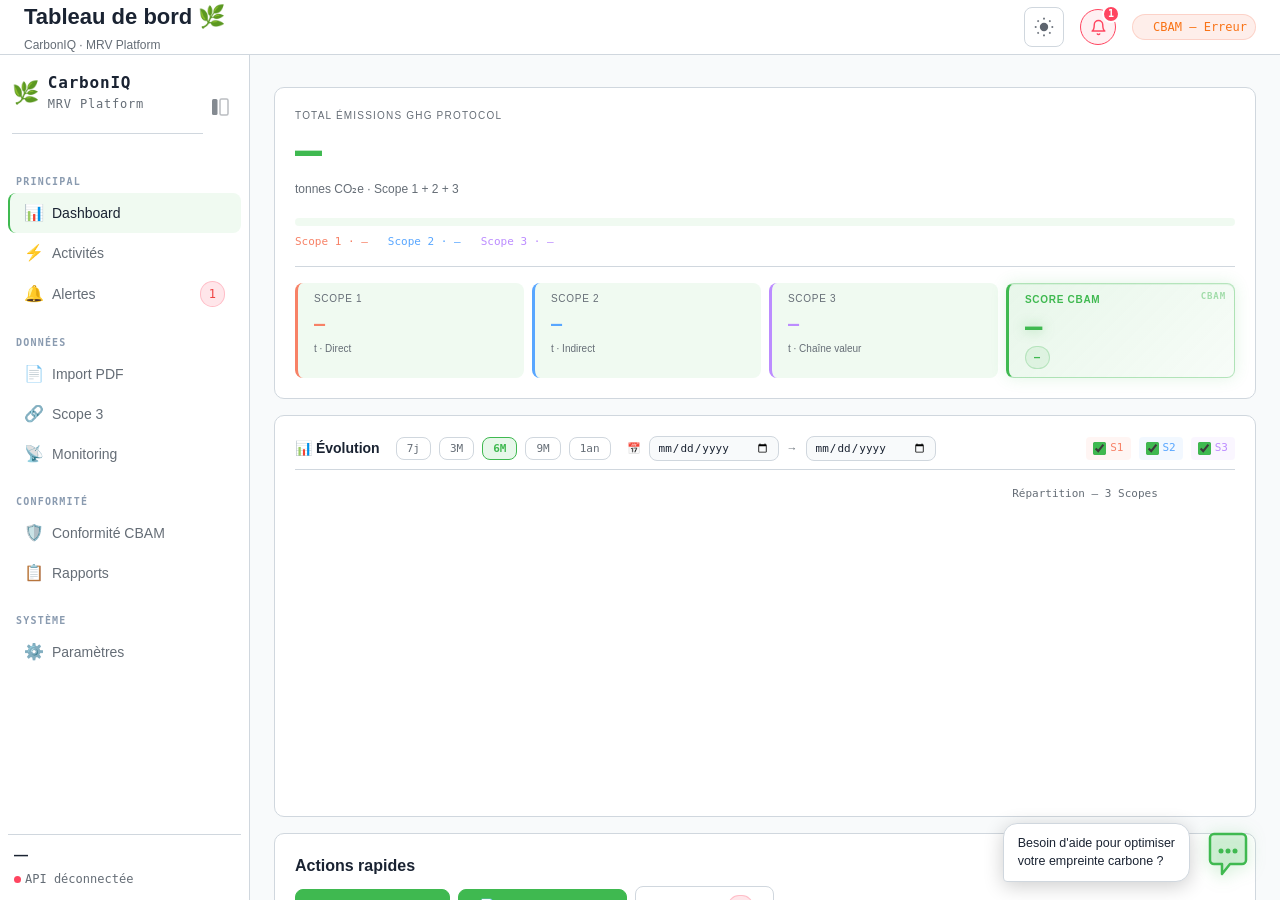
==== commit fc42708a: "ajoute de choix des theme" ====
--- a/frontend/index.html
+++ b/frontend/index.html
@@ -78,15 +78,19 @@
 
     /* ── Pied de la sidebar ─────────────────────── */
     .sidebar__footer {
-      margin-top: auto;        /* pousse le footer tout en bas */
-      padding-top: var(--espace-lg);
+      flex-shrink: 0;
+      padding: 10px 6px 12px;
       border-top: 1px solid var(--bordure);
+      background: var(--fond-carte);
     }
     .sidebar__footer-entreprise {
       font-size: var(--taille-normal);
       font-weight: 600;
       color: var(--texte);
       margin-bottom: var(--espace-xs);
+      white-space: nowrap;
+      overflow: hidden;
+      text-overflow: ellipsis;
     }
     .sidebar__footer-statut {
       display: flex;
@@ -95,12 +99,34 @@
       font-family: var(--police-chiffre);
       font-size: var(--taille-petit);
       color: var(--texte-discret);
-    }
+      overflow: hidden;
+    }
+    #sidebar-api-texte {
+      white-space: nowrap;
+      overflow: hidden;
+      text-overflow: ellipsis;
+    }
+    /* footer-dot-seul : caché par défaut, visible seulement en réduit */
+    .footer-dot-seul {
+      display: none;
+      justify-content: center;
+      align-items: center;
+      padding: 8px 0;
+    }
+    /* footer-complet : visible par défaut, caché en réduit */
+    .footer-complet { display: block; }
     .point-vert {
       width: 7px; height: 7px;
       border-radius: 50%;
       background: var(--vert);
+      flex-shrink: 0;
       animation: pulse 2s infinite;
+    }
+    .point-rouge {
+      width: 7px; height: 7px;
+      border-radius: 50%;
+      background: var(--rouge);
+      flex-shrink: 0;
     }
 
     /* ── Système de pages ───────────────────────── */
@@ -161,6 +187,55 @@
     .dash-mini-kpi--bleu   { border-left-color: #58a6ff; }
     .dash-mini-kpi--violet { border-left-color: #bc8cff; }
     .dash-mini-kpi--vert   { border-left-color: var(--vert); }
+
+    /* ── Carte Score CBAM — mise en valeur ─────────── */
+    #kpi-score-card {
+      background: linear-gradient(135deg, rgba(63,185,80,0.12) 0%, rgba(63,185,80,0.04) 100%);
+      border: 1px solid rgba(63,185,80,0.35);
+      border-left: 3px solid var(--vert);
+      box-shadow: 0 0 16px rgba(63,185,80,0.15), inset 0 1px 0 rgba(63,185,80,0.1);
+      position: relative;
+      overflow: hidden;
+    }
+    #kpi-score-card::before {
+      content: 'CBAM';
+      position: absolute;
+      top: 6px; right: 8px;
+      font-family: var(--police-chiffre);
+      font-size: 9px;
+      font-weight: 700;
+      letter-spacing: 0.1em;
+      color: rgba(63,185,80,0.45);
+    }
+    #kpi-score-card .dash-mini-kpi__label {
+      color: var(--vert);
+      font-weight: 700;
+      font-size: 10px;
+    }
+    #kpi-score-card .dash-mini-kpi__valeur {
+      font-size: 1.8rem;
+      color: var(--vert);
+      text-shadow: 0 0 12px rgba(63,185,80,0.5);
+      line-height: 1.1;
+    }
+    #kpi-score-card.cbam-non-conforme {
+      background: linear-gradient(135deg, rgba(239,68,68,0.12) 0%, rgba(239,68,68,0.04) 100%);
+      border-color: rgba(239,68,68,0.35);
+      border-left-color: var(--rouge);
+      box-shadow: 0 0 16px rgba(239,68,68,0.15), inset 0 1px 0 rgba(239,68,68,0.1);
+    }
+    #kpi-score-card.cbam-non-conforme .dash-mini-kpi__label { color: var(--rouge); }
+    #kpi-score-card.cbam-non-conforme .dash-mini-kpi__valeur {
+      color: var(--rouge);
+      text-shadow: 0 0 12px rgba(239,68,68,0.5);
+    }
+    #kpi-score-badge {
+      font-size: 10px !important;
+      padding: 3px 8px;
+      border-radius: 99px;
+      font-weight: 700;
+      letter-spacing: 0.05em;
+    }
     .dash-mini-kpi__label {
       font-size: 10px; color: var(--texte-discret);
       text-transform: uppercase; letter-spacing: 0.07em; margin-bottom: 4px;
@@ -445,7 +520,7 @@
 
     /* Zone des messages */
     .pdr-messages {
-      height: 200px;
+      height: 220px;
       overflow-y: auto;
       display: flex;
       flex-direction: column;
@@ -453,8 +528,11 @@
       margin-bottom: var(--espace-sm);
       padding: 4px 2px 4px 0;
     }
-    .pdr-messages::-webkit-scrollbar { width: 3px; }
-    .pdr-messages::-webkit-scrollbar-thumb { background: var(--bordure); border-radius: 2px; }
+    .pdr-messages { scrollbar-width: thin; scrollbar-color: var(--bordure) transparent; }
+    .pdr-messages::-webkit-scrollbar { width: 4px; }
+    .pdr-messages::-webkit-scrollbar-track { background: transparent; }
+    .pdr-messages::-webkit-scrollbar-thumb { background: var(--bordure); border-radius: 99px; }
+    .pdr-messages::-webkit-scrollbar-thumb:hover { background: var(--texte-discret); }
 
     /* Bulle de base */
     .pdr-msg {
@@ -569,8 +647,8 @@
     /* ── FAB Chat ───────────────────────────────── */
     .chat-fab-wrapper {
       position: fixed;
-      bottom: 24px;
-      right: 24px;
+      bottom: clamp(12px, 2vh, 24px);
+      right: clamp(12px, 2vw, 24px);
       z-index: 500;
       display: flex;
       flex-direction: row;
@@ -618,10 +696,10 @@
     /* ── Chat Overlay (popup) ────────────────────── */
     .chat-overlay {
       position: fixed;
-      bottom: 96px;
-      right: 24px;
-      width: 370px;
-      max-height: 580px;
+      bottom: clamp(72px, 9vh, 96px);
+      right: clamp(12px, 2vw, 24px);
+      width: min(370px, calc(100vw - 24px));
+      max-height: min(580px, 78vh);
       z-index: 600;
       background: var(--fond-carte);
       border: 1px solid var(--bordure);
@@ -868,9 +946,9 @@
           </select>
         </div>
         <div>
-          <label style="display:block;font-size:11px;color:var(--texte-discret);margin-bottom:4px;">Quantité</label>
+          <label style="display:block;font-size:11px;color:var(--texte-discret);margin-bottom:4px;">Quantité <span style="color:var(--rouge);">*</span></label>
           <input id="act-quantite" type="number" min="0" step="any" placeholder="ex: 1500"
-            style="width:100%;background:var(--fond-carte);color:var(--texte);border:1px solid var(--bordure);border-radius:6px;padding:8px 10px;font-family:Consolas;font-size:13px;box-sizing:border-box;">
+            style="width:100%;background:var(--fond-carte);color:var(--texte);border:1px solid var(--bordure);border-radius:6px;padding:8px 10px;font-family:Consolas;font-size:13px;box-sizing:border-box;transition:border-color .2s;">
         </div>
         <div>
           <label style="display:block;font-size:11px;color:var(--texte-discret);margin-bottom:4px;">Unité</label>
@@ -878,9 +956,9 @@
             style="width:100%;background:var(--fond-survol);color:var(--texte-discret);border:1px solid var(--bordure);border-radius:6px;padding:8px 10px;font-family:Consolas;font-size:13px;box-sizing:border-box;">
         </div>
         <div>
-          <label style="display:block;font-size:11px;color:var(--texte-discret);margin-bottom:4px;">Date</label>
+          <label style="display:block;font-size:11px;color:var(--texte-discret);margin-bottom:4px;">Date <span style="color:var(--rouge);">*</span></label>
           <input id="act-date" type="date"
-            style="width:100%;background:var(--fond-carte);color:var(--texte);border:1px solid var(--bordure);border-radius:6px;padding:8px 10px;font-family:Consolas;font-size:13px;box-sizing:border-box;">
+            style="width:100%;background:var(--fond-carte);color:var(--texte);border:1px solid var(--bordure);border-radius:6px;padding:8px 10px;font-family:Consolas;font-size:13px;box-sizing:border-box;transition:border-color .2s;">
         </div>
         <button class="btn btn-primaire" onclick="ajouterActivite()">💾 Ajouter</button>
       </div>
@@ -950,6 +1028,104 @@
   </section>
 
 
+  <!-- ══ PAGE : MONITORING IoT / ERP ═══════════ -->
+  <section id="page-monitoring" class="page">
+
+    <!-- Topbar -->
+    <div class="topbar">
+      <div>
+        <div class="topbar__titre">Monitoring IoT / ERP</div>
+        <div class="topbar__sous-titre">Flux de données temps réel — capteurs et imports</div>
+      </div>
+      <div class="topbar__droite">
+        <span id="monitoring-refresh-label" style="font-size:11px;color:var(--texte-discret);">Actualisation auto 10s</span>
+        <button class="btn btn-contour" onclick="chargerMonitoring()" style="font-size:12px;">↻ Actualiser</button>
+        <button class="btn btn-primaire" onclick="exporterMonitoringCSV()" style="font-size:12px;">⬇ Export CSV</button>
+      </div>
+    </div>
+
+    <!-- Statut capteurs -->
+    <div id="monitoring-capteurs" style="display:grid;grid-template-columns:repeat(auto-fill,minmax(200px,1fr));gap:var(--espace-md);margin-bottom:var(--espace-lg);"></div>
+
+    <!-- Filtres -->
+    <div class="carte" style="margin-bottom:var(--espace-md);">
+      <div style="display:flex;flex-wrap:wrap;gap:var(--espace-md);align-items:flex-end;">
+        <div>
+          <div style="font-size:11px;color:var(--texte-discret);margin-bottom:4px;text-transform:uppercase;letter-spacing:.06em;">Source</div>
+          <select id="m-filtre-methode" onchange="chargerMonitoring()" style="background:var(--surface-eleve);color:var(--texte);border:1px solid var(--bordure);border-radius:6px;padding:6px 10px;font-size:13px;">
+            <option value="">Toutes</option>
+            <option value="iot">IoT</option>
+            <option value="erp">ERP</option>
+            <option value="manuel">Manuel</option>
+            <option value="pdf">PDF</option>
+          </select>
+        </div>
+        <div>
+          <div style="font-size:11px;color:var(--texte-discret);margin-bottom:4px;text-transform:uppercase;letter-spacing:.06em;">Énergie</div>
+          <select id="m-filtre-source" onchange="chargerMonitoring()" style="background:var(--surface-eleve);color:var(--texte);border:1px solid var(--bordure);border-radius:6px;padding:6px 10px;font-size:13px;">
+            <option value="">Toutes</option>
+            <option value="electricity">Électricité</option>
+            <option value="fuel">Fuel</option>
+            <option value="gas">Gaz</option>
+          </select>
+        </div>
+        <div>
+          <div style="font-size:11px;color:var(--texte-discret);margin-bottom:4px;text-transform:uppercase;letter-spacing:.06em;">Du</div>
+          <input type="date" id="m-filtre-from" onchange="chargerMonitoring()" style="background:var(--surface-eleve);color:var(--texte);border:1px solid var(--bordure);border-radius:6px;padding:6px 10px;font-size:13px;">
+        </div>
+        <div>
+          <div style="font-size:11px;color:var(--texte-discret);margin-bottom:4px;text-transform:uppercase;letter-spacing:.06em;">Au</div>
+          <input type="date" id="m-filtre-to" onchange="chargerMonitoring()" style="background:var(--surface-eleve);color:var(--texte);border:1px solid var(--bordure);border-radius:6px;padding:6px 10px;font-size:13px;">
+        </div>
+        <div style="margin-left:auto;">
+          <div style="font-size:11px;color:var(--texte-discret);margin-bottom:4px;">&nbsp;</div>
+          <button class="btn btn-contour" onclick="reinitialiserFiltresMonitoring()" style="font-size:12px;">✕ Réinitialiser</button>
+        </div>
+      </div>
+      <div style="margin-top:var(--espace-sm);font-size:12px;color:var(--texte-discret);" id="monitoring-count-label"></div>
+    </div>
+
+    <!-- Graphique tendance -->
+    <div class="carte" style="margin-bottom:var(--espace-md);">
+      <div class="carte__entete">
+        <div class="carte__titre">Tendance CO₂ par source</div>
+        <div class="carte__sous-titre" id="monitoring-chart-subtitle">Dernières 50 mesures filtrées</div>
+      </div>
+      <div style="height:220px;position:relative;">
+        <canvas id="monitoring-chart"></canvas>
+      </div>
+    </div>
+
+    <!-- Table flux live -->
+    <div class="carte">
+      <div class="carte__entete">
+        <div class="carte__titre">Flux de données</div>
+        <div class="carte__sous-titre">Entrées les plus récentes en premier</div>
+      </div>
+      <div style="overflow-x:auto;">
+        <table style="width:100%;border-collapse:collapse;font-size:13px;" id="monitoring-table">
+          <thead>
+            <tr style="border-bottom:1px solid var(--bordure);">
+              <th style="text-align:left;padding:8px 10px;color:var(--texte-discret);font-weight:500;font-size:11px;text-transform:uppercase;letter-spacing:.06em;">ID</th>
+              <th style="text-align:left;padding:8px 10px;color:var(--texte-discret);font-weight:500;font-size:11px;text-transform:uppercase;letter-spacing:.06em;">Source</th>
+              <th style="text-align:left;padding:8px 10px;color:var(--texte-discret);font-weight:500;font-size:11px;text-transform:uppercase;letter-spacing:.06em;">Capteur / Document</th>
+              <th style="text-align:right;padding:8px 10px;color:var(--texte-discret);font-weight:500;font-size:11px;text-transform:uppercase;letter-spacing:.06em;">Quantité</th>
+              <th style="text-align:right;padding:8px 10px;color:var(--texte-discret);font-weight:500;font-size:11px;text-transform:uppercase;letter-spacing:.06em;">CO₂ (kg)</th>
+              <th style="text-align:left;padding:8px 10px;color:var(--texte-discret);font-weight:500;font-size:11px;text-transform:uppercase;letter-spacing:.06em;">Date</th>
+              <th style="text-align:left;padding:8px 10px;color:var(--texte-discret);font-weight:500;font-size:11px;text-transform:uppercase;letter-spacing:.06em;">Horodatage</th>
+              <th style="text-align:center;padding:8px 10px;color:var(--texte-discret);font-weight:500;font-size:11px;text-transform:uppercase;letter-spacing:.06em;">Méthode</th>
+            </tr>
+          </thead>
+          <tbody id="monitoring-tbody">
+            <tr><td colspan="8" style="text-align:center;padding:30px;color:var(--texte-discret);">⏳ Chargement...</td></tr>
+          </tbody>
+        </table>
+      </div>
+    </div>
+
+  </section>
+
+
   <!-- ══ PAGE : IMPORT PDF ══════════════════════ -->
   <section id="page-import" class="page">
     <div class="carte">
@@ -966,7 +1142,6 @@
         <div class="upload__progression" id="conteneur-barre" style="display:none; margin-top:16px;">
           <div class="upload__barre" id="barre-upload"></div>
         </div>
-        <div id="import-statut" style="font-family:Consolas;font-size:12px;color:var(--texte-discret);margin-top:8px;display:none;"></div>
       </div>
 
       <!-- Input fichier invisible -->
@@ -1142,6 +1317,59 @@
             Analyse performance (benchmark Règl. 2025/2620 — indicatif uniquement)
           </div>
           <div id="dv-benchmark-txt" style="font-size:12px;color:var(--texte);"></div>
+        </div>
+      </div>
+
+      <!-- Données utilisées pour le calcul -->
+      <div class="carte" id="cbam-donnees-card" style="margin-bottom:var(--espace-md);">
+        <div class="carte__entete">
+          <div class="carte__titre">Données utilisées pour le calcul</div>
+          <div style="display:flex;gap:8px;align-items:center;flex-wrap:wrap;">
+            <select id="cbam-filtre-annee" onchange="chargerConformiteCBAM()"
+              style="background:var(--surface-eleve);color:var(--texte);border:1px solid var(--bordure);border-radius:6px;padding:5px 10px;font-size:12px;">
+              <option value="">Toutes les années</option>
+            </select>
+            <select id="cbam-filtre-trimestre" onchange="chargerConformiteCBAM()"
+              style="background:var(--surface-eleve);color:var(--texte);border:1px solid var(--bordure);border-radius:6px;padding:5px 10px;font-size:12px;">
+              <option value="">Année complète</option>
+              <option value="1">Q1 — Jan-Mar</option>
+              <option value="2">Q2 — Avr-Jun</option>
+              <option value="3">Q3 — Jul-Sep</option>
+              <option value="4">Q4 — Oct-Déc</option>
+            </select>
+          </div>
+        </div>
+
+        <!-- Bandeau période + nb activités -->
+        <div style="display:flex;flex-wrap:wrap;gap:var(--espace-md);margin:var(--espace-md) 0 var(--espace-sm);padding:10px 14px;background:var(--fond-survol);border-radius:8px;">
+          <div style="flex:1;min-width:120px;">
+            <div style="font-size:10px;color:var(--texte-discret);text-transform:uppercase;letter-spacing:.06em;">Période</div>
+            <div id="cbam-periode-label" style="font-size:13px;font-weight:600;color:var(--texte);margin-top:2px;">—</div>
+          </div>
+          <div style="flex:1;min-width:100px;">
+            <div style="font-size:10px;color:var(--texte-discret);text-transform:uppercase;letter-spacing:.06em;">Activités</div>
+            <div id="cbam-nb-activites" style="font-size:13px;font-weight:600;color:var(--texte);margin-top:2px;">—</div>
+          </div>
+          <div style="flex:1;min-width:120px;">
+            <div style="font-size:10px;color:var(--texte-discret);text-transform:uppercase;letter-spacing:.06em;">CO₂ dans le calcul</div>
+            <div id="cbam-co2-utilise" style="font-size:13px;font-weight:600;color:var(--texte);margin-top:2px;">—</div>
+          </div>
+          <div style="flex:2;min-width:180px;">
+            <div style="font-size:10px;color:var(--texte-discret);text-transform:uppercase;letter-spacing:.06em;">Règle de scope</div>
+            <div id="cbam-colonne-explication" style="font-size:11px;color:var(--texte-discret);margin-top:2px;line-height:1.5;">—</div>
+          </div>
+        </div>
+
+        <!-- Ventilation S1 / S2 / Sources -->
+        <div style="display:grid;grid-template-columns:1fr 1fr;gap:var(--espace-md);">
+          <div>
+            <div style="font-size:11px;color:var(--texte-discret);margin-bottom:8px;text-transform:uppercase;letter-spacing:.06em;">Émissions par scope</div>
+            <div id="cbam-scope-bars"></div>
+          </div>
+          <div>
+            <div style="font-size:11px;color:var(--texte-discret);margin-bottom:8px;text-transform:uppercase;letter-spacing:.06em;">Émissions par source</div>
+            <div id="cbam-source-bars"></div>
+          </div>
         </div>
       </div>
 
@@ -1311,10 +1539,10 @@
       </div>
     </div>
 
-    <!-- ── Formulaire + liste en 2 colonnes ── -->
-    <div style="display:grid;grid-template-columns:1fr 1.4fr;gap:var(--espace-md);align-items:start;">
-
-      <!-- Colonne gauche : formulaire de saisie -->
+    <!-- ── Formulaire puis tableau, empilés verticalement ── -->
+    <div style="display:flex;flex-direction:column;gap:var(--espace-md);">
+
+      <!-- Formulaire de saisie (pleine largeur) -->
       <div class="carte">
         <div class="carte__entete">
           <div>
@@ -1452,14 +1680,13 @@
         <div id="s3-resultat" style="display:none;margin-top:var(--espace-sm);"></div>
       </div>
 
-
-      <!-- Colonne droite : liste des entrées -->
+      <!-- Tableau des entrées (en dessous du formulaire) -->
       <div class="carte">
         <div class="carte__entete">
           <div class="carte__titre">📋 Entrées enregistrées</div>
           <button class="btn btn-contour" style="font-size:11px;" onclick="chargerScope3()">↺ Rafraîchir</button>
         </div>
-        <div class="tableau-conteneur">
+        <div class="tableau-conteneur" style="max-height:420px;overflow-y:auto;">
           <table class="tableau">
             <thead>
               <tr>
@@ -1487,63 +1714,91 @@
 </main>
 
 <!-- SIDEBAR — colonne 2 (droite) -->
-<aside class="sidebar">
-
-  <div class="sidebar__logo">
-    <span class="sidebar__logo-emoji">🌿</span>
-    <div>
-      <div class="sidebar__logo-nom">CarbonIQ</div>
-      <div class="sidebar__logo-sous">MRV Platform</div>
+<aside class="sidebar" id="sidebar">
+
+  <!-- ── En-tête sidebar : logo + toggle ── -->
+  <div class="sidebar__header">
+    <div class="sidebar__logo" id="sidebar-logo" onclick="toggleSidebar()" data-tooltip="Ouvrir la barre latérale">
+      <span class="sidebar__logo-emoji">🌿</span>
+      <div class="sidebar__logo-textes">
+        <div class="sidebar__logo-nom">CarbonIQ</div>
+        <div class="sidebar__logo-sous">MRV Platform</div>
+      </div>
     </div>
+    <button class="sidebar-toggle-btn" id="sidebar-toggle-btn" onclick="toggleSidebar()">
+      <svg width="18" height="18" viewBox="0 0 18 18" fill="none">
+        <rect x="1" y="1" width="5.5" height="16" rx="1.5" fill="currentColor" opacity="0.8"/>
+        <rect x="9" y="1" width="8" height="16" rx="1.5" stroke="currentColor" stroke-width="1.5" fill="none" opacity="0.45"/>
+      </svg>
+    </button>
   </div>
 
   <nav>
 
     <div class="sidebar__section-titre">Principal</div>
 
-    <a class="sidebar__lien sidebar__lien--actif" data-page="dashboard" href="#">
-      📊 Dashboard
+    <a class="sidebar__lien sidebar__lien--actif" data-page="dashboard" href="#" data-tooltip="Dashboard">
+      <span class="sidebar__lien-icone">📊</span>
+      <span class="sidebar__lien-texte">Dashboard</span>
     </a>
-    <a class="sidebar__lien" data-page="activites" href="#">
-      ⚡ Activités
+    <a class="sidebar__lien" data-page="activites" href="#" data-tooltip="Activités">
+      <span class="sidebar__lien-icone">⚡</span>
+      <span class="sidebar__lien-texte">Activités</span>
     </a>
-    <a class="sidebar__lien" data-page="alertes" href="#"
-       style="justify-content: space-between;">
-      <span>🔔 Alertes</span>
-      <span class="badge badge-error">2</span>
+    <a class="sidebar__lien" data-page="alertes" href="#" data-tooltip="Alertes">
+      <span class="sidebar__lien-icone">🔔</span>
+      <span class="sidebar__lien-texte">Alertes</span>
+      <span class="badge badge-error sidebar__lien-badge" style="margin-left:auto;">2</span>
     </a>
 
     <div class="sidebar__section-titre">Données</div>
 
-    <a class="sidebar__lien" data-page="import" href="#">
-      📄 Import PDF
+    <a class="sidebar__lien" data-page="import" href="#" data-tooltip="Import PDF">
+      <span class="sidebar__lien-icone">📄</span>
+      <span class="sidebar__lien-texte">Import PDF</span>
     </a>
-    <a class="sidebar__lien" data-page="scope3" href="#">
-      🔗 Scope 3
+    <a class="sidebar__lien" data-page="scope3" href="#" data-tooltip="Scope 3">
+      <span class="sidebar__lien-icone">🔗</span>
+      <span class="sidebar__lien-texte">Scope 3</span>
     </a>
+    <a class="sidebar__lien" data-page="monitoring" href="#" data-tooltip="Monitoring IoT/ERP">
+      <span class="sidebar__lien-icone">📡</span>
+      <span class="sidebar__lien-texte">Monitoring</span>
+      <span class="badge badge-error sidebar__lien-badge" id="monitoring-alerte-badge" style="margin-left:auto;display:none;"></span>
+    </a>
 
     <div class="sidebar__section-titre">Conformité</div>
 
-    <a class="sidebar__lien" data-page="cbam" href="#">
-      🛡️ Conformité CBAM
+    <a class="sidebar__lien" data-page="cbam" href="#" data-tooltip="Conformité CBAM">
+      <span class="sidebar__lien-icone">🛡️</span>
+      <span class="sidebar__lien-texte">Conformité CBAM</span>
     </a>
-    <a class="sidebar__lien" data-page="rapports" href="#">
-      📋 Rapports
+    <a class="sidebar__lien" data-page="rapports" href="#" data-tooltip="Rapports">
+      <span class="sidebar__lien-icone">📋</span>
+      <span class="sidebar__lien-texte">Rapports</span>
     </a>
 
     <div class="sidebar__section-titre">Système</div>
 
-    <a class="sidebar__lien" data-page="parametres" href="#">
-      ⚙️ Paramètres
+    <a class="sidebar__lien" data-page="parametres" href="#" data-tooltip="Paramètres">
+      <span class="sidebar__lien-icone">⚙️</span>
+      <span class="sidebar__lien-texte">Paramètres</span>
     </a>
 
   </nav>
 
   <div class="sidebar__footer">
-    <div class="sidebar__footer-entreprise">Acier Plus SAS</div>
-    <div class="sidebar__footer-statut">
-      <span class="point-vert"></span>
-      API connectée
+    <!-- État FERMÉ : dot seul, centré -->
+    <div class="footer-dot-seul">
+      <span id="sidebar-api-dot" class="point-vert"></span>
+    </div>
+    <!-- État OUVERT : nom + statut -->
+    <div class="footer-complet">
+      <div id="sidebar-footer-nom" class="sidebar__footer-entreprise">—</div>
+      <div class="sidebar__footer-statut">
+        <span id="sidebar-api-dot2" class="point-vert"></span>
+        <span id="sidebar-api-texte">Connexion…</span>
+      </div>
     </div>
   </div>
 
@@ -1592,6 +1847,17 @@
             onclick="naviguer('parametres')" title="Configurer le profil CBAM">
         <span class="badge__point"></span>CBAM actif
       </span>
+      <!-- Toggle provider Groq / Ollama -->
+      <button id="chat-provider-btn"
+        onclick="toggleChatProvider()"
+        title="Changer de modèle LLM"
+        style="display:flex;align-items:center;gap:5px;border:1px solid var(--bordure);
+               background:var(--surface-eleve);color:var(--texte-discret);
+               border-radius:20px;padding:3px 10px;font-size:10px;cursor:pointer;
+               transition:all .2s;margin-left:4px;">
+        <span id="chat-provider-dot" style="width:7px;height:7px;border-radius:50%;background:#4ade80;flex-shrink:0;"></span>
+        <span id="chat-provider-label">…</span>
+      </button>
     </div>
     <button class="chat-ov-close" onclick="toggleChatOverlay()" title="Fermer">✕</button>
   </div>
@@ -1612,7 +1878,7 @@
     </div>
 
     <!-- Messages -->
-    <div class="pdr-messages" id="pdr-messages" style="height:280px;flex-shrink:0;">
+    <div class="pdr-messages" id="pdr-messages">
       <div class="pdr-msg pdr-msg--ia">
         <span class="chat-tag chat-tag--prescription">DR. CARBONIQ</span>
         Je ne lis pas vos graphiques — je les <strong>analyse</strong>. Posez-moi ce qu'aucun tableau de bord ne peut vous dire : causes racines, simulations de scénarios, risques CBAM cachés.
@@ -1692,7 +1958,8 @@
   scope3:     'Scope 3 — Chaîne de valeur 🔗',
   cbam:       'Conformité CBAM 🛡️',
   rapports:   'Rapports 📋',
-  parametres: 'Paramètres ⚙️'
+  parametres:  'Paramètres ⚙️',
+  monitoring:  'Monitoring IoT / ERP 📡'
 };
 
 // Fonction principale : change la page affichée
@@ -1713,13 +1980,43 @@
   // Met à jour le titre
   if (titres[nomPage]) titrePage.textContent = titres[nomPage];
 
-  if (nomPage === 'activites') chargerActivites();
-  if (nomPage === 'cbam')     chargerConformiteCBAM();
-  if (nomPage === 'alertes')  chargerAlertes();
-  if (nomPage === 'scope3')   chargerScope3();
+  if (nomPage === 'activites')  chargerActivites();
+  if (nomPage === 'cbam')      chargerConformiteCBAM();
+  if (nomPage === 'alertes')   chargerAlertes();
+  if (nomPage === 'scope3')    chargerScope3();
+  if (nomPage === 'monitoring') _demarrerAutoRefreshMonitoring();
+  else _arreterAutoRefreshMonitoring();
 }
 
 function naviguer(page) { allerPage(page); }
+
+/* ── Sidebar toggle (style ChatGPT) ─────────────────── */
+function appliquerEtatSidebar(reduite) { /* géré par CSS via .sidebar--reduite */ }
+
+function toggleSidebar() {
+  var sidebar = document.getElementById('sidebar');
+  var btn     = document.getElementById('sidebar-toggle-btn');
+  var reduite = sidebar.classList.toggle('sidebar--reduite');
+  btn.setAttribute('data-tooltip',
+    reduite ? 'Ouvrir la barre latérale' : 'Fermer la barre latérale'
+  );
+  appliquerEtatSidebar(reduite);
+  localStorage.setItem('sidebar-reduite', reduite ? '1' : '0');
+}
+
+// Restaure l'état sauvegardé au chargement
+(function() {
+  var btn     = document.getElementById('sidebar-toggle-btn');
+  var sidebar = document.getElementById('sidebar');
+  var reduite = localStorage.getItem('sidebar-reduite') === '1';
+  if (reduite) {
+    if (sidebar) sidebar.classList.add('sidebar--reduite');
+    if (btn) btn.setAttribute('data-tooltip', 'Ouvrir la barre latérale');
+  } else {
+    if (btn) btn.setAttribute('data-tooltip', 'Fermer la barre latérale');
+  }
+  appliquerEtatSidebar(reduite);
+})();
 
 // Branche chaque lien du menu sur allerPage()
 liens.forEach(function(lien) {
@@ -1868,13 +2165,16 @@
     }
 
     // 6. Mise à jour carte Score CBAM
+    if (scoreCard) {
+      scoreCard.classList.toggle('cbam-non-conforme', !conforme);
+    }
     if (scoreEl) {
       scoreEl.textContent = score;
-      scoreEl.style.color = conforme ? 'var(--vert-clair)' : '#f78166';
+      scoreEl.style.color = '';
     }
     if (scoreBadge) {
       scoreBadge.className   = conforme ? 'badge badge-ok' : 'badge badge-error';
-      scoreBadge.textContent = conforme ? 'CONFORME' : 'NON CONFORME';
+      scoreBadge.textContent = conforme ? '✓ CONFORME' : '✗ NON CONFORME';
     }
     if (scoreCard) {
       scoreCard.className = conforme ? 'dash-mini-kpi dash-mini-kpi--vert' : 'dash-mini-kpi dash-mini-kpi--orange';
@@ -1931,6 +2231,7 @@
 // ── VARIABLES CHAT ────────────────────────────────
 const API = "http://localhost:8000";
 let enCours = false;
+var _historiqueChat = [];   // [{role:'user'|'assistant', content:'...'}]
 
 // ── INITIALISATION SUGGESTIONS ────────────────────
 async function chargerSuggestions() {
@@ -1948,6 +2249,48 @@
 }
 
 // ── ENVOYER MESSAGE ───────────────────────────────
+// ── Provider LLM (Groq / Ollama) ──────────────────────────────
+var _chatProvider = localStorage.getItem('chat-provider') || null;  // null = utilise LLM_PROVIDER du .env
+
+async function _initChatProvider() {
+  try {
+    var res  = await fetch(API + '/chat/info');
+    var info = await res.json();
+    // Si pas de préférence stockée, utilise le provider du serveur
+    if (!_chatProvider) _chatProvider = info.provider;
+    _updateProviderBtn(_chatProvider);
+  } catch(e) {
+    _updateProviderBtn(_chatProvider || 'groq');
+  }
+}
+
+function _updateProviderBtn(provider) {
+  var btn   = document.getElementById('chat-provider-btn');
+  var dot   = document.getElementById('chat-provider-dot');
+  var label = document.getElementById('chat-provider-label');
+  if (!btn) return;
+  if (provider === 'ollama') {
+    dot.style.background   = '#a78bfa';
+    label.textContent      = 'Ollama local';
+    btn.title              = 'Cliquer pour passer sur Groq (cloud)';
+  } else {
+    dot.style.background   = '#4ade80';
+    label.textContent      = 'Groq cloud';
+    btn.title              = 'Cliquer pour passer sur Ollama (local)';
+  }
+}
+
+function toggleChatProvider() {
+  _chatProvider = (_chatProvider === 'ollama') ? 'groq' : 'ollama';
+  localStorage.setItem('chat-provider', _chatProvider);
+  _updateProviderBtn(_chatProvider);
+  var msg = _chatProvider === 'ollama'
+    ? '🟣 Basculé sur <strong>Ollama local (qwen2.5:3b)</strong>. Les réponses peuvent prendre 30-60s.'
+    : '🟢 Basculé sur <strong>Groq cloud (llama-3.3-70b)</strong>. Réponses rapides.';
+  _historiqueChat = [];   // reset l'historique au changement de provider
+  ajouterBulle(msg, 'ia');
+}
+
 async function envoyerMessage() {
   if (enCours) return;
   const input = document.getElementById('pdr-input');
@@ -1957,22 +2300,55 @@
   ajouterBulle(texte, 'user');
   input.value = '';
 
+  // Ajouter à l'historique AVANT l'envoi
+  _historiqueChat.push({ role: 'user', content: texte });
+
   const loaderId = ajouterLoader();
   enCours = true;
+
+  var provider = _chatProvider || 'groq';
+  if (provider === 'ollama') {
+    document.getElementById('pdr-input').placeholder = '⏳ Ollama réfléchit…';
+  }
+
+  // Envoyer l'historique sans le dernier message user (déjà dans "question")
+  var historiqueEnvoi = _historiqueChat.slice(0, -1);
+  // Limiter : 4 échanges pour Ollama, 8 pour Groq
+  var maxHist = provider === 'ollama' ? 8 : 16;
+  historiqueEnvoi = historiqueEnvoi.slice(-maxHist);
 
   try {
     const res = await fetch(API + '/chat', {
       method:  'POST',
       headers: { 'Content-Type': 'application/json' },
-      body:    JSON.stringify({ question: texte })
+      body:    JSON.stringify({ question: texte, provider: provider, historique: historiqueEnvoi })
     });
     const data = await res.json();
     supprimerLoader(loaderId);
     enCours = false;
-    ajouterBulle(res.ok ? data.reponse : '❌ Erreur : ' + (data.detail || 'Réessayez'), 'ia');
+    document.getElementById('pdr-input').placeholder = 'Posez une question...';
+    if (res.ok) {
+      ajouterBulle(data.reponse, 'ia');
+      // Ajouter la réponse à l'historique
+      _historiqueChat.push({ role: 'assistant', content: data.reponse });
+      // Garder max 20 messages en mémoire
+      if (_historiqueChat.length > 20) _historiqueChat = _historiqueChat.slice(-20);
+    } else {
+      // Retirer le message user en cas d'erreur
+      _historiqueChat.pop();
+      var errMsg = data.detail || 'Erreur inconnue';
+      if (provider === 'ollama' && res.status === 503) {
+        errMsg = '❌ Ollama inaccessible. Lancez : <code>ollama serve</code>';
+      } else if (res.status === 504) {
+        errMsg = '⏳ ' + (data.detail || 'Timeout Ollama — essayez une question plus courte.');
+      }
+      ajouterBulle(errMsg, 'ia');
+    }
   } catch(e) {
+    _historiqueChat.pop();
     supprimerLoader(loaderId);
     enCours = false;
+    document.getElementById('pdr-input').placeholder = 'Posez une question...';
     ajouterBulle('❌ API déconnectée. Vérifiez que FastAPI tourne.', 'ia');
   }
 }
@@ -2067,6 +2443,39 @@
   document.head.appendChild(s);
 })();
 
+// ── SIDEBAR FOOTER — nom entreprise + statut API ──
+(async function initSidebarFooter() {
+  const nomEl  = document.getElementById('sidebar-footer-nom');
+  const dot1   = document.getElementById('sidebar-api-dot');   // dot état fermé
+  const dot2   = document.getElementById('sidebar-api-dot2');  // dot état ouvert
+  const txtEl  = document.getElementById('sidebar-api-texte');
+  const API    = window.API_BASE || 'http://localhost:8000';
+
+  function setStatut(connecte) {
+    var cls = connecte ? 'point-vert' : 'point-rouge';
+    var txt = connecte ? 'API connectée' : 'API hors ligne';
+    if (dot1) dot1.className = cls;
+    if (dot2) dot2.className = cls;
+    if (txtEl) txtEl.textContent = txt;
+  }
+
+  // Statut API
+  try {
+    const r = await fetch(API + '/summary', { signal: AbortSignal.timeout(3000) });
+    setStatut(r.ok);
+  } catch { setStatut(false); }
+
+  // Nom entreprise
+  try {
+    const r = await fetch(API + '/company/profile');
+    if (r.ok) {
+      const d = await r.json();
+      const nom = (d.profil && d.profil.nom_entreprise) || d.nom_entreprise || '';
+      if (nom && nomEl) nomEl.textContent = nom;
+    }
+  } catch { /* reste à — */ }
+})();
+
 // ── FAB CHAT — toggle overlay ─────────────────────
 function toggleChatOverlay() {
   var ov     = document.getElementById('chat-overlay');
@@ -2078,6 +2487,7 @@
   if (!open) {
     var msgs = document.getElementById('pdr-messages');
     if (msgs) msgs.scrollTop = msgs.scrollHeight;
+    _initChatProvider();   // détecte et affiche le provider actif
   }
 }
 
@@ -2361,7 +2771,24 @@
   var unite    = document.getElementById('act-unite').value;
   var date     = document.getElementById('act-date').value;
 
-  if (!quantite || !date) { alert('Veuillez remplir la quantité et la date.'); return; }
+  var champQte  = document.getElementById('act-quantite');
+  var champDate = document.getElementById('act-date');
+  var erreur = false;
+
+  if (!quantite || quantite <= 0) {
+    champQte.style.borderColor = 'var(--rouge)';
+    setTimeout(function(){ champQte.style.borderColor = 'var(--bordure)'; }, 2000);
+    erreur = true;
+  }
+  if (!date) {
+    champDate.style.borderColor = 'var(--rouge)';
+    setTimeout(function(){ champDate.style.borderColor = 'var(--bordure)'; }, 2000);
+    erreur = true;
+  }
+  if (erreur) {
+    afficherToast('Quantité et date sont obligatoires.', 'erreur');
+    return;
+  }
 
   var reponse = await fetch('http://localhost:8000/activities', {
     method:  'POST',
@@ -2370,16 +2797,24 @@
   });
 
   if (reponse.ok) {
-    document.getElementById('act-quantite').value = '';
+    champQte.value = '';
+    afficherToast('Activité ajoutée avec succès.', 'ok');
     chargerActivites();
   } else {
-    alert('Erreur lors de l\'ajout.');
+    var data = await reponse.json().catch(function(){ return {}; });
+    afficherToast(data.detail || 'Erreur lors de l\'ajout.', 'erreur');
   }
 }
 
 // ── État global du tableau ────────────────────────
 var PAGE_SIZE        = 10;
 var pageCourante     = 1;
+
+function changerPageSize(n) {
+  PAGE_SIZE    = parseInt(n);
+  pageCourante = 1;
+  afficherTableau(_activitesFiltrees, _emMapCache, 1);
+}
 var _activitesCache  = [];   // toutes les données brutes de l'API
 var _emMapCache      = {};   // index émissions par activity_id
 var _activitesFiltrees = []; // vue courante après filtres
@@ -2513,7 +2948,16 @@
   // Pagination
   var pag = document.getElementById('pagination');
   if (pag) {
+    var selStyle = 'background:var(--fond-input);border:1px solid var(--bordure);color:var(--texte-discret);'
+                 + 'border-radius:6px;padding:4px 8px;font-size:12px;font-family:Consolas;cursor:pointer;';
+    var options  = [10, 25, 50, 100].map(function(n) {
+      return '<option value="' + n + '"' + (n === PAGE_SIZE ? ' selected' : '') + '>' + n + '</option>';
+    }).join('');
+
     var html = '<div style="display:flex;gap:8px;justify-content:center;align-items:center;margin-top:16px;font-family:Consolas;font-size:12px;">';
+    html += '<label style="color:var(--texte-tres-discret);display:flex;align-items:center;gap:6px;">'
+          + 'Lignes&nbsp;: <select style="' + selStyle + '" onchange="changerPageSize(this.value)">' + options + '</select></label>';
+    html += '<span style="color:var(--texte-tres-discret);padding:0 4px;">|</span>';
     if (page > 1)
       html += '<button onclick="irPage(' + (page - 1) + ')" class="btn btn-contour" style="font-size:12px;">← Précédent</button>';
     html += '<span style="color:#7a9e8a;padding:8px 12px;">Page ' + page + ' / ' + totalPages + ' &nbsp;(' + activites.length + ' lignes)</span>';
@@ -2524,51 +2968,55 @@
   }
 }
 
-// Supprime une activité avec traçabilité CBAM
 // ── SUPPRIMER ─────────────────────────────────────
 async function supprimerActivite(id) {
-  const raison = prompt(
-    `🗑️ Supprimer l'activité #${id}\n\n` +
-    `Raison (obligatoire pour audit CBAM) :`
-  );
-  if (!raison?.trim()) {
-    alert('❌ Raison obligatoire');
-    return;
-  }
+  const raison = await _ouvrirModal({
+    icone:     '🗑️',
+    titre:     `Supprimer l'activité #${id}`,
+    sousTitre: 'Cette action est <strong>irréversible</strong>. La raison sera conservée dans le journal d\'audit CBAM (ISO 14064).',
+    btnLabel:  'Supprimer',
+    btnColor:  '#f85149',
+  });
+
+  if (!raison) return; // annuler cliqué
 
   const res = await fetch(
     `http://localhost:8000/activities/${id}/supprimer`,
     {
       method:  'POST',
       headers: { 'Content-Type': 'application/json' },
-      body:    JSON.stringify({ raison: raison.trim() })
+      body:    JSON.stringify({ raison })
     }
   );
 
   const data = await res.json();
   if (res.ok) {
-    alert(`✅ Activité #${id} supprimée\nRaison conservée pour audit ✅`);
+    afficherToast(`Activité #${id} supprimée — journal d'audit mis à jour`, 'ok');
     chargerActivites(pageCourante);
   } else {
-    alert('❌ ' + data.detail);
+    afficherToast(data.detail || 'Erreur serveur', 'erreur');
   }
 }
 
 
 // ── MODIFIER ──────────────────────────────────────
 async function corrigerActivite(id, ancQty, source, unite) {
-  const nouvelleQty = prompt(
-    `✏️ Modifier l'activité #${id}\n` +
-    `Ancienne quantité : ${ancQty} ${unite}\n\n` +
-    `Nouvelle quantité :`
-  );
-  if (!nouvelleQty || isNaN(parseFloat(nouvelleQty))) return;
-
-  const raison = prompt(`Raison de la modification :`);
-  if (!raison?.trim()) {
-    alert('❌ Raison obligatoire');
-    return;
-  }
+  const raison = await _ouvrirModal({
+    icone:     '✏️',
+    titre:     `Modifier l'activité #${id}`,
+    sousTitre: `Source : <strong>${source}</strong> · Quantité actuelle : <strong>${ancQty} ${unite}</strong><br>
+                <span style="color:var(--texte-discret,#7a9e8a);font-size:11px;">
+                Entrez la raison de la modification. La nouvelle valeur sera saisie à l'étape suivante.</span>`,
+    btnLabel:  'Continuer',
+    btnColor:  '#58a6ff',
+  });
+
+  if (!raison) return;
+
+  const nouvelleQtyStr = window._promptLeger
+    ? await window._promptLeger(`Nouvelle quantité (actuelle : ${ancQty} ${unite}) :`)
+    : window.prompt(`Nouvelle quantité (actuelle : ${ancQty} ${unite}) :`);
+  if (!nouvelleQtyStr || isNaN(parseFloat(nouvelleQtyStr))) return;
 
   const res = await fetch(
     `http://localhost:8000/activities/${id}/modifier`,
@@ -2576,24 +3024,21 @@
       method:  'POST',
       headers: { 'Content-Type': 'application/json' },
       body: JSON.stringify({
-        nouvelle_quantite: parseFloat(nouvelleQty),
-        raison:            raison.trim()
+        nouvelle_quantite: parseFloat(nouvelleQtyStr),
+        raison:            raison
       })
     }
   );
 
   const data = await res.json();
   if (res.ok) {
-    alert(
-      `✅ Modifié !\n\n` +
-      `Avant : ${data.avant.quantity} ${unite}\n` +
-      `Après : ${data.apres.quantity} ${unite}\n` +
-      `CO₂   : ${data.apres.co2_kg} kg\n` +
-      `Nouveau ID : #${data.nouveau_id}`
+    afficherToast(
+      `Activité #${id} modifiée — ${data.avant?.quantity} → ${data.apres?.quantity} ${unite}`,
+      'ok'
     );
     chargerActivites(pageCourante);
   } else {
-    alert('❌ ' + data.detail);
+    afficherToast(data.detail || 'Erreur serveur', 'erreur');
   }
 }
 
@@ -2611,30 +3056,24 @@
 
   var barre     = document.getElementById('barre-upload');
   var conteneur = document.getElementById('conteneur-barre');
-  var statut    = document.getElementById('import-statut');
   var resultat  = document.getElementById('import-resultat');
 
-  // Affiche la barre de progression
   conteneur.style.display = 'block';
-  statut.style.display    = 'block';
   resultat.style.display  = 'none';
   barre.style.width = '20%';
-  statut.textContent = 'Lecture du fichier...';
 
   var formData = new FormData();
   formData.append('fichier', fichier);
 
   try {
-    barre.style.width  = '50%';
-    statut.textContent = 'Envoi vers l\'API...';
+    barre.style.width = '50%';
 
     var reponse = await fetch('http://localhost:8000/upload-pdf', {
       method: 'POST',
       body: formData
     });
 
-    barre.style.width  = '85%';
-    statut.textContent = 'Analyse LLM en cours...';
+    barre.style.width = '85%';
 
     if (!reponse.ok) {
       var err = await reponse.json();
@@ -2642,19 +3081,16 @@
     }
 
     var data = await reponse.json();
-    barre.style.width  = '100%';
-    statut.textContent = 'Extraction terminée !';
+    barre.style.width = '100%';
 
     setTimeout(function() {
       conteneur.style.display = 'none';
-      statut.style.display    = 'none';
       barre.style.width       = '0%';
       importAfficherResultat(data.donnees_extraites, fichier.name);
-    }, 500);
+    }, 400);
 
   } catch (e) {
     conteneur.style.display = 'none';
-    statut.style.display    = 'none';
     resultat.style.display  = 'block';
     resultat.innerHTML =
       '<div style="background:rgba(247,129,102,0.08);border:1px solid rgba(247,129,102,0.2);' +
@@ -2669,32 +3105,35 @@
   var resultat = document.getElementById('import-resultat');
   resultat.style.display = 'block';
 
-  // Confiance faible = le LLM n'a pas trouvé de facture énergétique valide
+  // Confiance faible = document non lisible → message d'erreur, pas de saisie
   if (d.confiance === 'faible') {
     resultat.innerHTML =
-      '<div style="background:rgba(255,69,96,0.07);border:1px solid rgba(255,69,96,0.25);' +
-      'border-radius:10px;padding:20px;text-align:center;">' +
-        '<div style="font-size:28px;margin-bottom:10px;">⚠️</div>' +
-        '<div style="color:#ff4560;font-weight:600;font-size:14px;margin-bottom:6px;">' +
-          'Fichier non reconnu comme facture énergétique' +
+      '<div style="background:rgba(255,69,96,0.06);border:1px solid rgba(255,69,96,0.25);border-radius:10px;padding:24px;text-align:center;">' +
+        '<div style="font-size:32px;margin-bottom:12px;">📄❌</div>' +
+        '<div style="font-size:14px;font-weight:600;color:var(--rouge);margin-bottom:8px;">Document non reconnu</div>' +
+        '<div style="font-size:12px;color:var(--texte-discret);line-height:1.7;margin-bottom:6px;">' + nomFichier + '</div>' +
+        '<div style="font-size:12px;color:var(--texte-discret);line-height:1.7;">' +
+          'Le document ne contient pas les données énergétiques attendues.<br>' +
+          'Importez une facture <strong style="color:var(--texte);">électricité</strong>, ' +
+          '<strong style="color:var(--texte);">gaz</strong> ou ' +
+          '<strong style="color:var(--texte);">fuel</strong> au format texte.' +
         '</div>' +
-        '<div style="color:var(--texte-discret);font-size:12px;font-family:Consolas;margin-bottom:16px;">' +
-          nomFichier +
-        '</div>' +
-        '<div style="color:var(--texte-discret);font-size:12px;line-height:1.6;">' +
-          'Le document ne contient pas les données attendues.<br>' +
-          'Importez une facture (électricité, gaz ou fuel).' +
-        '</div>' +
-        '<button class="btn btn-contour" style="margin-top:14px;font-size:12px;" ' +
-          'onclick="document.getElementById(\'import-resultat\').style.display=\'none\'">Fermer</button>' +
+        '<button class="btn btn-contour" style="margin-top:18px;border-color:var(--rouge);color:var(--rouge);" ' +
+          'onclick="document.getElementById(\'import-resultat\').style.display=\'none\'">✕ Fermer</button>' +
       '</div>';
     return;
   }
 
+  // Injecte la traçabilité dans l'objet avant de le passer au bouton
+  d.source_document = nomFichier;
+  d.methode_saisie  = 'pdf_auto';
+
   var facteurs = { electricity: 0.625, fuel: 3.24, gas: 2.02 };
-  var co2_kg   = d.quantite ? (d.quantite * (facteurs[d.type_energie] || 0)).toFixed(2) : '—';
-  var couleur  = d.confiance === 'haute' ? '#3fb950' : '#f78166';
-
+  var _f = d.type_energie && facteurs[d.type_energie];
+  var co2_kg = (d.quantite && _f) ? (d.quantite * _f).toFixed(2) : '—';
+  var couleur = d.confiance === 'haute' ? '#3fb950' : d.confiance === 'moyenne' ? '#e3b341' : '#f78166';
+
+  resultat.dataset.nomFichier = nomFichier;
   resultat.innerHTML =
     '<div style="border-top:1px solid var(--bordure);padding-top:var(--espace-md);">' +
       '<div style="display:flex;align-items:center;justify-content:space-between;margin-bottom:12px;">' +
@@ -2707,13 +3146,14 @@
         '<tr><td>Quantité</td><td style="color:#3fb950;font-weight:600;">' + (d.quantite || '—') + ' ' + (d.unite || '') + '</td></tr>' +
         '<tr><td>Date facture</td><td>' + (d.date_facture || '—') + '</td></tr>' +
         '<tr><td>Montant</td><td>' + (d.montant_dh || '—') + ' DH</td></tr>' +
-        '<tr><td>CO₂ estimé</td><td style="color:#3fb950;font-weight:600;">' + co2_kg + ' kg</td></tr>' +
+        '<tr><td>CO₂ estimé</td><td style="color:' + (co2_kg !== '—' ? '#3fb950' : 'var(--texte-tres-discret)') + ';font-weight:600;">' + (co2_kg !== '—' ? co2_kg + ' kg' : '— (type énergie requis)') + '</td></tr>' +
+        '<tr><td style="color:var(--texte-tres-discret)">Document source</td><td style="color:var(--texte-tres-discret);font-size:11px;">' + nomFichier + '</td></tr>' +
       '</table>' +
       '<div style="display:flex;gap:8px;margin-top:var(--espace-md);">' +
         '<button class="btn btn-primaire" style="flex:1;" ' +
           'onclick="importValider(' + JSON.stringify(d).replace(/"/g, '&quot;') + ')">💾 Valider et enregistrer</button>' +
-        '<button class="btn btn-contour" style="padding:8px 12px;" ' +
-          'onclick="document.getElementById(\'import-resultat\').style.display=\'none\'">✕</button>' +
+        '<button class="btn btn-contour" style="padding:8px 12px;border-color:var(--rouge);color:var(--rouge);" ' +
+          'onclick="document.getElementById(\'import-resultat\').style.display=\'none\'">✕ Annuler</button>' +
       '</div>' +
     '</div>';
 }
@@ -2742,8 +3182,66 @@
   } catch (e) {
     btn.textContent = '💾 Valider et enregistrer';
     btn.disabled = false;
-    alert('❌ Erreur : ' + e.message);
+    afficherToast('Erreur : ' + e.message, 'erreur');
   }
+}
+
+async function importValiderManuel() {
+  var type        = document.getElementById('edit-type').value;
+  var quantiteStr = document.getElementById('edit-quantite').value;
+  var date        = document.getElementById('edit-date').value;
+  var fournisseur = document.getElementById('edit-fournisseur').value;
+
+  if (!type || !quantiteStr || !date) {
+    afficherToast('Type d\'énergie, quantité et date sont requis', 'erreur');
+    return;
+  }
+
+  var unites      = { electricity: 'kWh', fuel: 'litres', gas: 'm3' };
+  var nomFichier  = document.getElementById('import-resultat').dataset.nomFichier || '';
+  var donnees = {
+    type_energie:    type,
+    quantite:        parseFloat(quantiteStr),
+    unite:           unites[type],
+    date_facture:    date,
+    fournisseur:     fournisseur || null,
+    montant_dh:      null,
+    source_document: nomFichier,
+    methode_saisie:  'pdf_manuel'
+  };
+
+  var btn = event.target;
+  btn.textContent = '⏳ Enregistrement...';
+  btn.disabled = true;
+
+  try {
+    var reponse = await fetch('http://localhost:8000/valider-extraction', {
+      method:  'POST',
+      headers: { 'Content-Type': 'application/json' },
+      body:    JSON.stringify(donnees)
+    });
+    var data = await reponse.json();
+    if (!reponse.ok) throw new Error(data.detail || 'Erreur serveur');
+
+    document.getElementById('import-resultat').innerHTML =
+      '<div style="background:rgba(63,185,80,0.08);border:1px solid rgba(63,185,80,0.2);' +
+      'border-radius:8px;padding:16px;font-family:Consolas;font-size:13px;color:#3fb950;">' +
+      '✅ Enregistré avec succès !<br>' +
+      'CO₂ calculé : <strong>' + data.co2_kg + ' kg</strong> (' + data.co2_tonnes + ' t)' +
+      '</div>';
+    afficherToast('Activité enregistrée', 'succes');
+  } catch (e) {
+    afficherToast('Erreur : ' + e.message, 'erreur');
+    btn.textContent = '💾 Enregistrer';
+    btn.disabled = false;
+  }
+}
+
+function importUpdateUnite() {
+  var type  = document.getElementById('edit-type').value;
+  var label = document.getElementById('edit-unite-label');
+  var unites = { electricity: '(kWh)', fuel: '(litres)', gas: '(m³)' };
+  if (label) label.textContent = unites[type] || '';
 }
 
 // Initialise la zone d'upload de la page import (clic + drag-and-drop)
@@ -2780,6 +3278,37 @@
 /* ──────────────────────────────────────────────────
    PAGE CONFORMITÉ CBAM — chargement dynamique
 ────────────────────────────────────────────────── */
+function _miniBar(label, valKg, maxKg, couleur, note) {
+  var pct    = Math.min(Math.round((valKg / maxKg) * 100), 100);
+  var valT   = (valKg / 1000).toFixed(2);
+  return '<div style="margin-bottom:10px;">' +
+    '<div style="display:flex;justify-content:space-between;font-size:11px;margin-bottom:3px;">' +
+      '<span style="color:var(--texte);">' + label + '</span>' +
+      '<span style="color:var(--texte-discret);">' + valT + ' t' +
+        (note ? ' <em style="color:' + couleur + ';font-style:normal;">' + note + '</em>' : '') +
+      '</span>' +
+    '</div>' +
+    '<div style="background:var(--bordure);border-radius:4px;height:8px;">' +
+      '<div style="width:' + pct + '%;height:100%;border-radius:4px;background:' + couleur + ';transition:width .6s;"></div>' +
+    '</div>' +
+  '</div>';
+}
+
+function _remplirSelectAnnees(dateMin, dateMax) {
+  var sel = document.getElementById('cbam-filtre-annee');
+  if (!sel || sel.dataset.rempli === '1') return;
+  if (!dateMin || !dateMax) return;
+  var anneeMin = new Date(dateMin).getFullYear();
+  var anneeMax = new Date(dateMax).getFullYear();
+  for (var a = anneeMax; a >= anneeMin; a--) {
+    var opt = document.createElement('option');
+    opt.value       = a;
+    opt.textContent = a;
+    sel.appendChild(opt);
+  }
+  sel.dataset.rempli = '1';
+}
+
 async function chargerConformiteCBAM() {
   document.getElementById('cbam-chargement').style.display = 'block';
   document.getElementById('cbam-contenu').style.display    = 'none';
@@ -2798,14 +3327,21 @@
 
     var p = dataP.profil;
 
+    // Lire les filtres période
+    var anneeEl     = document.getElementById('cbam-filtre-annee');
+    var trimestreEl = document.getElementById('cbam-filtre-trimestre');
+    var annee       = anneeEl     ? (parseInt(anneeEl.value)     || null) : null;
+    var trimestre   = trimestreEl ? (parseInt(trimestreEl.value) || null) : null;
+
     // 2. Appel rapport-complet avec secteur pour dériver la bonne colonne A/B
     var body = {
       production_tonnes: p.production_annuelle_tonnes,
-      secteur:           p.secteur     || null,
+      secteur:           p.secteur          || null,
       route:             p.route_production || null,
-      cn_code:           p.cn_code     || null,
-      mot_cle:           (CBAM_SECTEURS[p.secteur] ? null :
-                           (p.secteur || '').toLowerCase())
+      cn_code:           p.cn_code          || null,
+      mot_cle:           (CBAM_SECTEURS[p.secteur] ? null : (p.secteur || '').toLowerCase()),
+      annee:             annee,
+      trimestre:         trimestre,
     };
 
     var res2 = await fetch(API + '/cbam/rapport-complet', {
@@ -2914,6 +3450,58 @@
     document.getElementById('cbam-recommandation').textContent = r.recommandation || '—';
     document.getElementById('cbam-maj').textContent =
       'Calculé à ' + new Date().toLocaleTimeString('fr-FR');
+
+    // ── Remplir le sélecteur d'années (depuis les données DB) ──────────
+    _remplirSelectAnnees(r.periode_date_min, r.periode_date_max);
+
+    // ── Carte "Données utilisées" ───────────────────────────────────────
+    var dateMin = r.periode_date_min ? new Date(r.periode_date_min).toLocaleDateString('fr-FR') : '—';
+    var dateMax = r.periode_date_max ? new Date(r.periode_date_max).toLocaleDateString('fr-FR') : '—';
+    var periodeLabel = (r.filtre_trimestre ? 'Q' + r.filtre_trimestre + ' ' : '') +
+                       (r.filtre_annee    ? r.filtre_annee              : 'Toutes périodes') +
+                       '  (' + dateMin + ' → ' + dateMax + ')';
+
+    var pel = document.getElementById('cbam-periode-label');
+    if (pel) pel.textContent = periodeLabel;
+
+    var nel = document.getElementById('cbam-nb-activites');
+    if (nel) nel.textContent = (r.nb_activites || 0) + ' enregistrée(s)';
+
+    var cel = document.getElementById('cbam-co2-utilise');
+    if (cel) {
+      var s1t = ((r.co2_scope1_kg || 0) / 1000).toFixed(2);
+      var s2t = ((r.co2_scope2_kg || 0) / 1000).toFixed(2);
+      var used = ((r.co2_utilise_kg || 0) / 1000).toFixed(2);
+      cel.innerHTML = '<strong>' + used + ' tCO₂</strong>' +
+        ' <span style="font-size:11px;color:var(--texte-discret);">(S1: ' + s1t + 't | S2: ' + s2t + 't)</span>';
+    }
+
+    var expl = document.getElementById('cbam-colonne-explication');
+    if (expl) expl.textContent = r.colonne_explication || '';
+
+    // ── Barres scope ────────────────────────────────────────────────────
+    var scopeBars = document.getElementById('cbam-scope-bars');
+    if (scopeBars) {
+      var s1kg = r.co2_scope1_kg || 0;
+      var s2kg = r.co2_scope2_kg || 0;
+      var maxScope = Math.max(s1kg, s2kg, 1);
+      var usedInCalc = r.colonne_utilisee === 'A' ? 'S1 (utilisé)' : 'S1+S2 (utilisé)';
+      scopeBars.innerHTML = _miniBar('Scope 1 — Direct', s1kg, maxScope, '#4ade80',
+          r.colonne_utilisee === 'A' ? '(inclus dans calcul)' : '') +
+        _miniBar('Scope 2 — Électricité', s2kg, maxScope, '#60a5fa',
+          r.colonne_utilisee === 'B' ? '(inclus dans calcul)' : '(exclu Colonne A)');
+    }
+
+    // ── Barres sources ──────────────────────────────────────────────────
+    var srcBars = document.getElementById('cbam-source-bars');
+    if (srcBars && r.detail_sources && r.detail_sources.length) {
+      var maxSrc = Math.max(...r.detail_sources.map(function(s){ return parseFloat(s.co2_kg||0); }), 1);
+      var coulSrc = { electricity: '#60a5fa', fuel: '#f97316', gas: '#a78bfa' };
+      srcBars.innerHTML = r.detail_sources.map(function(s) {
+        var lbl = s.source === 'electricity' ? 'Électricité' : s.source === 'fuel' ? 'Fuel' : 'Gaz';
+        return _miniBar(lbl, parseFloat(s.co2_kg || 0), maxSrc, coulSrc[s.source] || '#aaa', '');
+      }).join('');
+    }
 
     document.getElementById('cbam-chargement').style.display = 'none';
     document.getElementById('cbam-contenu').style.display    = 'block';
@@ -3160,6 +3748,88 @@
       }
     } catch(e) { /* optionnel */ }
 
+    // ── Check 4 : Countdown déclaration CBAM trimestrielle ────────────
+    (function() {
+      var auj = new Date();
+      var echeances = [
+        new Date(auj.getFullYear(), 0, 31),  // 31 jan
+        new Date(auj.getFullYear(), 3, 30),  // 30 avr
+        new Date(auj.getFullYear(), 6, 31),  // 31 jul
+        new Date(auj.getFullYear(), 9, 31),  // 31 oct
+      ];
+      var prochaine = echeances.find(function(d){ return d >= auj; });
+      if (!prochaine) prochaine = new Date(auj.getFullYear() + 1, 0, 31);
+      var jours = Math.ceil((prochaine - auj) / 86400000);
+      var trimLabel = ['Q1','Q2','Q3','Q4'][echeances.indexOf(prochaine)] ||
+                      (prochaine.getFullYear() > auj.getFullYear() ? 'Q1 ' + prochaine.getFullYear() : '');
+      if (jours <= 30) {
+        alertes.push({
+          type: jours <= 7 ? 'erreur' : 'warn', icone: '📅',
+          titre: 'Déclaration CBAM ' + trimLabel + ' dans ' + jours + ' jour(s)',
+          desc:  'Échéance : ' + prochaine.toLocaleDateString('fr-FR') + '. ' +
+                 (jours <= 7
+                   ? 'URGENT — vérifiez la complétude des données avant soumission.'
+                   : 'Vérifiez que toutes vos consommations sont saisies et le rapport PDF généré.'),
+          action: { label: 'Générer le rapport', fn: "naviguer('rapports')" }
+        });
+      } else {
+        alertes.push({
+          type: 'info', icone: '📅',
+          titre: 'Prochaine déclaration CBAM ' + trimLabel + ' — ' + jours + ' jours restants',
+          desc:  'Échéance : ' + prochaine.toLocaleDateString('fr-FR') + '. Suivi en cours.',
+          action: null
+        });
+      }
+    })();
+
+    // ── Check 5 : Anomalies IoT (pics > 2.5× médiane) ─────────────────
+    try {
+      var resIot  = await fetch(API + '/activities?methode=iot&limit=100');
+      var dataIot = await resIot.json();
+      var iotRows = dataIot.data || [];
+      if (iotRows.length > 0) {
+        var parCapteur = {};
+        iotRows.forEach(function(r) {
+          var k = r.source_document || r.source;
+          if (!parCapteur[k]) parCapteur[k] = [];
+          parCapteur[k].push(parseFloat(r.quantity || 0));
+        });
+        var anomaliesTotal = 0;
+        var capts = [];
+        Object.entries(parCapteur).forEach(function(entry) {
+          var k = entry[0]; var vals = entry[1];
+          var sorted = vals.slice().sort(function(a,b){return a-b;});
+          var med = sorted[Math.floor(sorted.length/2)] || 1;
+          var pics = vals.filter(function(v){ return v > med * 2.5; });
+          if (pics.length) { anomaliesTotal += pics.length; capts.push(k); }
+
+          // Silence capteur — aucune donnée récente
+          var dernierRow = iotRows.filter(function(r){ return (r.source_document||r.source) === k; })
+                                   .sort(function(a,b){ return (b.created_at||'') > (a.created_at||'') ? 1 : -1; })[0];
+          if (dernierRow && dernierRow.created_at) {
+            var diffMin = (Date.now() - new Date(dernierRow.created_at).getTime()) / 60000;
+            if (diffMin > 15) {
+              alertes.push({
+                type: 'warn', icone: '📡',
+                titre: 'Capteur silencieux : ' + k,
+                desc:  'Pas de données depuis ' + Math.round(diffMin) + ' min. Vérifiez la connexion du capteur.',
+                action: { label: 'Voir Monitoring', fn: "_demarrerAutoRefreshMonitoring();naviguer('monitoring')" }
+              });
+            }
+          }
+        });
+        if (anomaliesTotal > 0) {
+          alertes.push({
+            type: 'warn', icone: '⚠️',
+            titre: anomaliesTotal + ' pic(s) anormal(aux) détecté(s) sur capteurs IoT',
+            desc:  'Capteur(s) concerné(s) : ' + capts.join(', ') + '. ' +
+                   'Valeur > 2.5× la médiane habituelle — vérification recommandée.',
+            action: { label: 'Voir Monitoring', fn: "_demarrerAutoRefreshMonitoring();naviguer('monitoring')" }
+          });
+        }
+      }
+    } catch(e) { /* IoT optionnel */ }
+
     if (alertes.length === 0) {
       alertes.push({
         type: 'info', icone: '✅',
@@ -3484,5 +4154,477 @@
 });
 </script>
 
+<!-- ═══════════════════════════════════════════
+     MODAL + TOAST — styles thème-adaptatifs
+═══════════════════════════════════════════ -->
+<style>
+#modal-raison-overlay {
+  display: none;
+  position: fixed;
+  inset: 0;
+  z-index: 9000;
+  background: rgba(0,0,0,0.55);
+  backdrop-filter: blur(3px);
+  align-items: center;
+  justify-content: center;
+}
+.modal-boite {
+  background: var(--fond-carte);
+  border: 1px solid var(--bordure-forte);
+  border-radius: 14px;
+  padding: 28px 28px 22px;
+  width: 440px;
+  max-width: 92vw;
+  box-shadow: var(--ombre-carte);
+}
+.modal-entete {
+  display: flex;
+  align-items: center;
+  gap: 10px;
+  margin-bottom: 6px;
+}
+.modal-icone  { font-size: 20px; }
+.modal-titre  { font-size: 15px; font-weight: 700; color: var(--texte); }
+.modal-sous   { font-size: 12px; color: var(--texte-discret); margin-bottom: 18px; line-height: 1.5; }
+.modal-label  {
+  display: block;
+  font-size: 10px;
+  text-transform: uppercase;
+  letter-spacing: 0.09em;
+  color: var(--texte-discret);
+  margin-bottom: 6px;
+  font-family: var(--police-chiffre);
+}
+.modal-input {
+  width: 100%;
+  box-sizing: border-box;
+  padding: 10px 12px;
+  background: var(--fond-input);
+  border: 1px solid var(--bordure);
+  border-radius: 8px;
+  color: var(--texte);
+  font-size: 13px;
+  outline: none;
+  transition: border-color .15s;
+  font-family: var(--police-texte);
+}
+.modal-input:focus { border-color: var(--bordure-focus); }
+.modal-erreur {
+  display: none;
+  align-items: center;
+  gap: 6px;
+  margin-top: 7px;
+  font-size: 12px;
+  color: var(--rouge);
+}
+.modal-actions { display: flex; gap: 10px; justify-content: flex-end; margin-top: 20px; }
+.modal-btn-annuler {
+  padding: 9px 20px;
+  border-radius: 8px;
+  border: 1px solid var(--bordure-forte);
+  background: transparent;
+  color: var(--texte-discret);
+  font-size: 13px;
+  cursor: pointer;
+  transition: background .15s, color .15s;
+}
+.modal-btn-annuler:hover { background: var(--fond-survol); color: var(--texte); }
+.modal-btn-ok {
+  padding: 9px 22px;
+  border-radius: 8px;
+  border: none;
+  color: #fff;
+  font-size: 13px;
+  font-weight: 600;
+  cursor: pointer;
+  transition: opacity .15s;
+}
+.modal-btn-ok:hover { opacity: .85; }
+
+/* Toast */
+#toast-notif {
+  display: none;
+  position: fixed;
+  top: 20px;
+  left: 50%;
+  transform: translateX(-50%);
+  z-index: 9100;
+  min-width: 260px;
+  max-width: 380px;
+  padding: 13px 18px;
+  border-radius: 10px;
+  font-size: 13px;
+  line-height: 1.5;
+  box-shadow: var(--ombre);
+  transition: opacity .25s, transform .25s;
+  border: 1px solid var(--bordure);
+  background: var(--fond-carte);
+  color: var(--texte);
+}
+#toast-notif.toast-ok    { border-color: var(--vert);  color: var(--vert); }
+#toast-notif.toast-erreur{ border-color: var(--rouge); color: var(--rouge); }
+</style>
+
+<!-- MODAL -->
+<div id="modal-raison-overlay">
+  <div class="modal-boite">
+    <div class="modal-entete">
+      <span id="modal-icone" class="modal-icone">🗑️</span>
+      <span id="modal-titre" class="modal-titre"></span>
+    </div>
+    <div id="modal-sous-titre" class="modal-sous"></div>
+
+    <label class="modal-label">Raison — obligatoire (audit CBAM · ISO 14064)</label>
+    <input id="modal-raison-input" class="modal-input" type="text"
+           placeholder="Ex : données erronées, doublon, correction mesure…"
+           oninput="document.getElementById('modal-erreur').style.display='none';"
+           onkeydown="if(event.key==='Enter')_modalConfirmer();">
+
+    <div id="modal-erreur" class="modal-erreur">
+      <svg width="13" height="13" viewBox="0 0 16 16" fill="currentColor">
+        <path d="M8 1a7 7 0 1 0 0 14A7 7 0 0 0 8 1zm.75 4a.75.75 0 0 0-1.5 0v3.5a.75.75 0 0 0 1.5 0V5zm-.75 6a1 1 0 1 0 0-2 1 1 0 0 0 0 2z"/>
+      </svg>
+      Veuillez saisir une raison avant de confirmer.
+    </div>
+
+    <div class="modal-actions">
+      <button class="modal-btn-annuler" onclick="_modalAnnuler()">Annuler</button>
+      <button id="modal-btn-ok" class="modal-btn-ok" onclick="_modalConfirmer()">Confirmer</button>
+    </div>
+  </div>
+</div>
+
+<!-- TOAST -->
+<div id="toast-notif"></div>
+
+<script>
+// ── MODAL RAISON ─────────────────────────────────────────
+var _modalCallback = null;
+
+function _ouvrirModal(opts) {
+  // opts : { icone, titre, sousTitre, btnLabel, btnColor, callback }
+  return new Promise(function(resolve) {
+    _modalCallback = resolve;
+    document.getElementById('modal-icone').textContent      = opts.icone      || '🗑️';
+    document.getElementById('modal-titre').textContent      = opts.titre      || '';
+    document.getElementById('modal-sous-titre').innerHTML   = opts.sousTitre  || '';
+    var btn = document.getElementById('modal-btn-ok');
+    btn.textContent       = opts.btnLabel || 'Confirmer';
+    btn.style.background  = opts.btnColor || '#f85149';
+    document.getElementById('modal-raison-input').value     = '';
+    document.getElementById('modal-erreur').style.display   = 'none';
+    var ov = document.getElementById('modal-raison-overlay');
+    ov.style.display = 'flex';
+    setTimeout(function(){ document.getElementById('modal-raison-input').focus(); }, 80);
+  });
+}
+
+function _modalAnnuler() {
+  document.getElementById('modal-raison-overlay').style.display = 'none';
+  if (_modalCallback) { _modalCallback(null); _modalCallback = null; }
+}
+
+function _modalConfirmer() {
+  var val = document.getElementById('modal-raison-input').value.trim();
+  if (!val) {
+    var err = document.getElementById('modal-erreur');
+    err.style.display = 'flex';
+    document.getElementById('modal-raison-input').style.borderColor = '#f85149';
+    setTimeout(function(){
+      document.getElementById('modal-raison-input').style.borderColor = 'var(--bordure,#1a3828)';
+    }, 1800);
+    return;
+  }
+  document.getElementById('modal-raison-overlay').style.display = 'none';
+  if (_modalCallback) { _modalCallback(val); _modalCallback = null; }
+}
+
+// Fermer en cliquant l'overlay
+document.getElementById('modal-raison-overlay').addEventListener('click', function(e){
+  if (e.target === this) _modalAnnuler();
+});
+
+/* ──────────────────────────────────────────────────
+   PAGE MONITORING — IoT / ERP temps réel
+────────────────────────────────────────────────── */
+var _monitoringTimer = null;
+var _monitoringChart = null;
+
+// Facteurs GHG Maroc — fallback si co2_kg absent de la réponse API
+var _FACTEURS_CO2 = { electricity: 0.625, fuel: 3.24, gas: 2.02 };
+function _getCo2(r) {
+  var v = parseFloat(r.co2_kg);
+  if (v > 0) return v;
+  return parseFloat(r.quantity || 0) * (_FACTEURS_CO2[r.source] || 0);
+}
+
+var _METHODE_BADGE = {
+  iot:    { label: 'IoT',    bg: '#0d6e3b', color: '#4ade80' },
+  erp:    { label: 'ERP',    bg: '#1a3a6e', color: '#60a5fa' },
+  manuel: { label: 'Manuel', bg: '#3a2a00', color: '#fbbf24' },
+  pdf:    { label: 'PDF',    bg: '#3a1a3a', color: '#e879f9' },
+};
+
+var _SOURCE_COULEUR = {
+  electricity: '#60a5fa',
+  fuel:        '#f97316',
+  gas:         '#a78bfa',
+};
+
+function _badgeMethode(m) {
+  var b = _METHODE_BADGE[m] || { label: m || '?', bg: '#333', color: '#aaa' };
+  return '<span style="display:inline-block;padding:2px 8px;border-radius:10px;font-size:10px;font-weight:600;background:' +
+         b.bg + ';color:' + b.color + ';">' + b.label + '</span>';
+}
+
+async function chargerMonitoring() {
+  var methode  = (document.getElementById('m-filtre-methode')  || {}).value || '';
+  var source   = (document.getElementById('m-filtre-source')   || {}).value || '';
+  var fromDate = (document.getElementById('m-filtre-from')     || {}).value || '';
+  var toDate   = (document.getElementById('m-filtre-to')       || {}).value || '';
+
+  // Construire l'URL avec filtres
+  var params = new URLSearchParams({ limit: 200 });
+  if (methode)  params.set('methode',    methode);
+  if (source)   params.set('source',     source);
+  if (fromDate) params.set('from_date',  fromDate);
+  if (toDate)   params.set('to_date',    toDate);
+
+  try {
+    var res  = await fetch(API + '/activities?' + params.toString());
+    var json = await res.json();
+    var data = json.data || [];
+
+    // Mettre à jour compteur
+    var lbl = document.getElementById('monitoring-count-label');
+    if (lbl) lbl.textContent = data.length + ' entrée(s) affichée(s)';
+
+    _renderMonitoringStatut(data);
+    _renderMonitoringTable(data);
+    _renderMonitoringChart(data);
+
+    // Badge anomalie sidebar (valeur IoT > 3× médiane)
+    var anomalies = _detecterAnomalies(data.filter(function(r){ return r.methode_saisie === 'iot'; }));
+    var badge = document.getElementById('monitoring-alerte-badge');
+    if (badge) {
+      if (anomalies > 0) {
+        badge.textContent    = anomalies;
+        badge.style.display  = 'inline-flex';
+      } else {
+        badge.style.display = 'none';
+      }
+    }
+
+  } catch(e) {
+    var tbody = document.getElementById('monitoring-tbody');
+    if (tbody) tbody.innerHTML = '<tr><td colspan="8" style="text-align:center;padding:30px;color:var(--danger,#f85149);">❌ API inaccessible</td></tr>';
+  }
+}
+
+function _detecterAnomalies(rows) {
+  if (!rows.length) return 0;
+  var vals = rows.map(function(r){ return parseFloat(r.quantity || 0); }).sort(function(a,b){return a-b;});
+  var med  = vals[Math.floor(vals.length / 2)] || 1;
+  return rows.filter(function(r){ return parseFloat(r.quantity) > med * 2.5; }).length;
+}
+
+function _renderMonitoringStatut(data) {
+  var cont = document.getElementById('monitoring-capteurs');
+  if (!cont) return;
+
+  // Seulement les entrées IoT et ERP (pas manuel / pdf)
+  var entrees = data.filter(function(r) {
+    return r.methode_saisie === 'iot' || r.methode_saisie === 'erp';
+  });
+
+  if (!entrees.length) {
+    cont.innerHTML = '<div style="grid-column:1/-1;text-align:center;padding:24px;color:var(--texte-discret);font-size:13px;">' +
+      '📡 Aucun capteur IoT / ERP détecté — lancez <code>python iot_simulator.py</code> pour démarrer la simulation.' +
+      '</div>';
+    return;
+  }
+
+  // Grouper par source_document — garder la mesure la plus récente
+  var parCapteur = {};
+  entrees.forEach(function(r) {
+    var key = r.source_document || (r.methode_saisie + '-' + r.source);
+    if (!parCapteur[key] || r.created_at > parCapteur[key].created_at) {
+      parCapteur[key] = r;
+    }
+  });
+
+  var maintenant = Date.now();
+  var html = Object.values(parCapteur).slice(0, 8).map(function(r) {
+    var ts      = r.created_at ? new Date(r.created_at) : null;
+    var diffSec = ts ? Math.round((maintenant - ts.getTime()) / 1000) : null;
+
+    // Seuils adaptés : IoT (données toutes les ~60s) vs ERP (import journalier)
+    var statut;
+    if (diffSec === null) {
+      statut = '⚪';
+    } else if (r.methode_saisie === 'iot') {
+      statut = diffSec < 120 ? '🟢' : diffSec < 300 ? '🟡' : '🔴';
+    } else {
+      statut = diffSec < 86400 ? '🟢' : diffSec < 259200 ? '🟡' : '🔴';
+    }
+
+    // Affichage de l'âge lisible
+    var age;
+    if (diffSec === null) {
+      age = '—';
+    } else if (diffSec < 60) {
+      age = diffSec + 's';
+    } else if (diffSec < 3600) {
+      age = Math.round(diffSec / 60) + 'min';
+    } else if (diffSec < 86400) {
+      age = Math.round(diffSec / 3600) + 'h';
+    } else {
+      age = Math.round(diffSec / 86400) + 'j';
+    }
+
+    var couleur    = _SOURCE_COULEUR[r.source] || '#aaa';
+    var nomCapteur = r.source_document || (r.methode_saisie === 'erp' ? 'Import ERP' : r.source);
+
+    return '<div class="carte" style="padding:var(--espace-md);">' +
+      '<div style="display:flex;justify-content:space-between;align-items:center;margin-bottom:6px;">' +
+        '<div style="font-size:11px;color:var(--texte-discret);font-weight:500;overflow:hidden;text-overflow:ellipsis;white-space:nowrap;max-width:140px;" title="' + nomCapteur + '">' + nomCapteur + '</div>' +
+        statut +
+      '</div>' +
+      '<div style="font-size:20px;font-weight:700;color:' + couleur + ';">' + parseFloat(r.quantity).toFixed(1) + ' <span style="font-size:12px;font-weight:400;color:var(--texte-discret);">' + (r.unit || '') + '</span></div>' +
+      '<div style="margin-top:4px;display:flex;justify-content:space-between;align-items:center;">' +
+        _badgeMethode(r.methode_saisie) +
+        '<span style="font-size:11px;color:var(--texte-discret);">il y a ' + age + '</span>' +
+      '</div>' +
+    '</div>';
+  }).join('');
+
+  cont.innerHTML = html;
+}
+
+function _renderMonitoringTable(data) {
+  var tbody = document.getElementById('monitoring-tbody');
+  if (!tbody) return;
+
+  if (!data.length) {
+    tbody.innerHTML = '<tr><td colspan="8" style="text-align:center;padding:30px;color:var(--texte-discret);">Aucune donnée pour ces filtres</td></tr>';
+    return;
+  }
+
+  tbody.innerHTML = data.slice(0, 100).map(function(r) {
+    var estAnomalie = parseFloat(r.quantity) > 0 && r.methode_saisie === 'iot';
+    var rowStyle    = '';
+    var couleur     = _SOURCE_COULEUR[r.source] || 'var(--texte)';
+    var ts          = r.created_at ? new Date(r.created_at).toLocaleTimeString('fr-FR', {hour:'2-digit',minute:'2-digit',second:'2-digit'}) : '—';
+    return '<tr style="border-bottom:1px solid var(--bordure)' + rowStyle + ';transition:background .15s;" onmouseover="this.style.background=\'var(--surface-eleve)\'" onmouseout="this.style.background=\'\'">' +
+      '<td style="padding:8px 10px;color:var(--texte-discret);font-size:12px;">#' + r.id + '</td>' +
+      '<td style="padding:8px 10px;"><span style="display:inline-block;width:10px;height:10px;border-radius:50%;background:' + couleur + ';margin-right:6px;vertical-align:middle;"></span><span style="color:var(--texte);">' + (r.source || '—') + '</span></td>' +
+      '<td style="padding:8px 10px;font-size:12px;color:var(--texte-discret);max-width:160px;overflow:hidden;text-overflow:ellipsis;white-space:nowrap;" title="' + (r.source_document || '') + '">' + (r.source_document || '<em>—</em>') + '</td>' +
+      '<td style="padding:8px 10px;text-align:right;font-weight:600;color:' + couleur + ';">' + parseFloat(r.quantity).toFixed(2) + ' <span style="font-size:11px;font-weight:400;color:var(--texte-discret);">' + (r.unit || '') + '</span></td>' +
+      '<td style="padding:8px 10px;text-align:right;color:var(--texte-discret);font-size:12px;">' + _getCo2(r).toFixed(2) + '</td>' +
+      '<td style="padding:8px 10px;font-size:12px;color:var(--texte-discret);">' + (r.date || '—') + '</td>' +
+      '<td style="padding:8px 10px;font-size:11px;color:var(--texte-tres-discret,#555);">' + ts + '</td>' +
+      '<td style="padding:8px 10px;text-align:center;">' + _badgeMethode(r.methode_saisie) + '</td>' +
+    '</tr>';
+  }).join('');
+}
+
+function _renderMonitoringChart(data) {
+  var canvas = document.getElementById('monitoring-chart');
+  if (!canvas) return;
+
+  if (_monitoringChart) { _monitoringChart.destroy(); _monitoringChart = null; }
+
+  // Grouper CO2 par période (jour ou mois selon l'étendue des données)
+  var parDate = {};
+  data.forEach(function(r) {
+    var raw = r.date || '?';
+    // Si plus de 45 jours de données → regrouper par mois (YYYY-MM)
+    var d = (data.length > 45 && raw.length >= 7) ? raw.slice(0, 7) : raw;
+    if (!parDate[d]) parDate[d] = { electricity: 0, fuel: 0, gas: 0 };
+    parDate[d][r.source] = (parDate[d][r.source] || 0) + _getCo2(r);
+  });
+
+  var dates = Object.keys(parDate).sort().slice(-20);
+  if (!dates.length) return;
+
+  var isDark = document.documentElement.getAttribute('data-theme') !== 'light';
+  var gridColor = isDark ? 'rgba(255,255,255,.06)' : 'rgba(0,0,0,.06)';
+  var tickColor = isDark ? '#666' : '#999';
+
+  _monitoringChart = new Chart(canvas.getContext('2d'), {
+    type: 'bar',
+    data: {
+      labels: dates,
+      datasets: [
+        { label: 'Électricité', data: dates.map(function(d){ return parDate[d].electricity.toFixed(2); }), backgroundColor: 'rgba(96,165,250,.7)', borderRadius: 3 },
+        { label: 'Fuel',        data: dates.map(function(d){ return parDate[d].fuel.toFixed(2); }),        backgroundColor: 'rgba(249,115,22,.7)',  borderRadius: 3 },
+        { label: 'Gaz',         data: dates.map(function(d){ return parDate[d].gas.toFixed(2); }),         backgroundColor: 'rgba(167,139,250,.7)', borderRadius: 3 },
+      ]
+    },
+    options: {
+      responsive: true, maintainAspectRatio: false,
+      plugins: { legend: { labels: { color: tickColor, font: { size: 11 } } }, tooltip: { mode: 'index' } },
+      scales: {
+        x: { stacked: true, grid: { color: gridColor }, ticks: { color: tickColor, font: { size: 10 } } },
+        y: { stacked: true, grid: { color: gridColor }, ticks: { color: tickColor, font: { size: 10 } }, title: { display: true, text: 'kg CO₂', color: tickColor, font: { size: 10 } } }
+      }
+    }
+  });
+
+  var sub = document.getElementById('monitoring-chart-subtitle');
+  var modeLabel = (data.length > 45) ? 'mois' : 'jours';
+  if (sub) sub.textContent = dates.length + ' ' + modeLabel + ' affichés';
+}
+
+function exporterMonitoringCSV() {
+  var methode  = (document.getElementById('m-filtre-methode')  || {}).value || '';
+  var source   = (document.getElementById('m-filtre-source')   || {}).value || '';
+  var fromDate = (document.getElementById('m-filtre-from')     || {}).value || '';
+  var toDate   = (document.getElementById('m-filtre-to')       || {}).value || '';
+
+  var params = new URLSearchParams();
+  if (methode)  params.set('methode',   methode);
+  if (source)   params.set('source',    source);
+  if (fromDate) params.set('from_date', fromDate);
+  if (toDate)   params.set('to_date',   toDate);
+
+  window.location.href = API + '/activities/export?' + params.toString();
+}
+
+function reinitialiserFiltresMonitoring() {
+  ['m-filtre-methode','m-filtre-source','m-filtre-from','m-filtre-to'].forEach(function(id){
+    var el = document.getElementById(id);
+    if (el) el.value = '';
+  });
+  chargerMonitoring();
+}
+
+function _demarrerAutoRefreshMonitoring() {
+  _arreterAutoRefreshMonitoring();
+  chargerMonitoring();
+  _monitoringTimer = setInterval(chargerMonitoring, 10000);
+}
+
+function _arreterAutoRefreshMonitoring() {
+  if (_monitoringTimer) { clearInterval(_monitoringTimer); _monitoringTimer = null; }
+}
+
+// ── TOAST ─────────────────────────────────────────────────
+function afficherToast(message, type) {
+  var el = document.getElementById('toast-notif');
+  el.className = type === 'ok' ? 'toast-ok' : 'toast-erreur';
+  el.innerHTML = (type === 'ok' ? '✅ ' : '❌ ') + message;
+  el.style.display   = 'block';
+  el.style.opacity   = '1';
+  el.style.transform = 'translateX(-50%) translateY(0)';
+  clearTimeout(el._timer);
+  el._timer = setTimeout(function(){
+    el.style.opacity   = '0';
+    el.style.transform = 'translateX(-50%) translateY(-8px)';
+    setTimeout(function(){ el.style.display = 'none'; }, 260);
+  }, 3500);
+}
+</script>
+
 </body>
 </html>
--- a/frontend/css/variables.css
+++ b/frontend/css/variables.css
@@ -52,13 +52,13 @@
   --police-texte:        'IBM Plex Sans', 'Segoe UI', sans-serif;
   --police-chiffre:      'IBM Plex Mono', 'Consolas', monospace;
 
-  /* Tailles */
-  --taille-petit:        0.75rem;
-  --taille-normal:       0.875rem;
-  --taille-moyen:        1rem;
-  --taille-grand:        1.375rem;
-  --taille-titre:        1.75rem;
-  --taille-hero:         2.25rem;
+  /* Tailles — fluides avec clamp(min, fluide, max) */
+  --taille-petit:        clamp(0.68rem,  1vw,   0.75rem);
+  --taille-normal:       clamp(0.8rem,   1.2vw, 0.875rem);
+  --taille-moyen:        clamp(0.875rem, 1.4vw, 1rem);
+  --taille-grand:        clamp(1.1rem,   1.8vw, 1.375rem);
+  --taille-titre:        clamp(1.25rem,  2.2vw, 1.75rem);
+  --taille-hero:         clamp(1.5rem,   3vw,   2.25rem);
 
   /* Espacements */
   --espace-xs:           4px;
--- a/frontend/css/layout.css
+++ b/frontend/css/layout.css
@@ -27,7 +27,8 @@
   display: flex;
   align-items: center;
   justify-content: space-between;
-  padding: 0 var(--espace-lg);
+  padding: 0 clamp(12px, 2vw, 24px);
+  min-height: clamp(48px, 6vh, 64px);
   background: var(--fond-carte);
   border-bottom: 1px solid var(--bordure);
 }
@@ -53,18 +54,260 @@
   overflow: hidden;
 }
 
-/* ── Sidebar : largeur fixe, scroll indépendant ─────── */
+/* ══════════════════════════════════════════════════════
+   SIDEBAR — style ChatGPT
+   ══════════════════════════════════════════════════════ */
+
+/* ── Base ─────────────────────────────────────────────── */
 .sidebar {
-  order: -1;          /* gauche, même si <aside> est après <main> dans le HTML */
-  width: 250px;
+  order: -1;
+  width: var(--largeur-sidebar);   /* 250px */
   flex-shrink: 0;
-  overflow-y: auto;
+  overflow: hidden;
   background: var(--fond-carte);
   border-right: 1px solid var(--bordure);
   display: flex;
   flex-direction: column;
-  padding: var(--espace-lg);
-}
+  padding: 12px 8px 0;
+  transition: width 0.25s cubic-bezier(0.4, 0, 0.2, 1);
+}
+
+/* Nav scrollable — seulement les liens, pas le footer */
+.sidebar nav {
+  flex: 1;
+  overflow-y: scroll;
+  overflow-x: hidden;
+  padding: 0 0 8px;
+  scrollbar-width: thin;
+  scrollbar-color: var(--bordure) transparent;
+}
+.sidebar nav::-webkit-scrollbar       { width: 3px; }
+.sidebar nav::-webkit-scrollbar-track { background: transparent; }
+.sidebar nav::-webkit-scrollbar-thumb { background: var(--bordure); border-radius: 99px; }
+.sidebar nav::-webkit-scrollbar-thumb:hover { background: var(--texte-discret); }
+
+/* ── En-tête (logo + toggle) ────────────────────────── */
+.sidebar__header {
+  display: flex;
+  align-items: center;
+  justify-content: space-between;
+  padding: 4px 4px 8px;
+  margin-bottom: 4px;
+}
+
+/* ── Logo ───────────────────────────────────────────── */
+.sidebar__logo {
+  display: flex;
+  align-items: center;
+  gap: 10px;
+  overflow: hidden;
+  flex: 1;
+  min-width: 0;
+}
+.sidebar__logo-emoji { font-size: 22px; flex-shrink: 0; }
+.sidebar__logo-textes { overflow: hidden; }
+.sidebar__logo-nom   { font-size: 14px; font-weight: 700; color: var(--texte); white-space: nowrap; }
+.sidebar__logo-sous  { font-size: 11px; color: var(--texte-discret); white-space: nowrap; }
+
+/* ── Bouton toggle ───────────────────────────────────── */
+.sidebar-toggle-btn {
+  width: 34px;
+  height: 34px;
+  border-radius: var(--arrondi-md);
+  border: none;
+  background: transparent;
+  color: var(--texte-discret);
+  cursor: pointer;
+  display: flex;
+  align-items: center;
+  justify-content: center;
+  flex-shrink: 0;
+  transition: background 0.15s ease, color 0.15s ease;
+  position: relative;
+}
+.sidebar-toggle-btn:hover {
+  background: var(--fond-survol);
+  color: var(--texte);
+}
+/* Tooltip "Ouvrir la barre latérale" */
+.sidebar-toggle-btn::after {
+  content: attr(data-tooltip);
+  position: absolute;
+  left: calc(100% + 10px);
+  top: 50%;
+  transform: translateY(-50%);
+  background: var(--texte);
+  color: var(--fond-page);
+  padding: 5px 10px;
+  border-radius: 6px;
+  font-size: 12px;
+  font-family: var(--police-texte);
+  white-space: nowrap;
+  opacity: 0;
+  pointer-events: none;
+  transition: opacity 0.15s ease;
+  z-index: 200;
+}
+.sidebar-toggle-btn:hover::after { opacity: 1; }
+
+/* ── Section titre ───────────────────────────────────── */
+.sidebar__section-titre {
+  font-family: var(--police-chiffre);
+  font-size: 10px;
+  font-weight: 600;
+  text-transform: uppercase;
+  letter-spacing: 0.08em;
+  color: var(--texte-tres-discret);
+  padding: 12px 8px 4px;
+  white-space: nowrap;
+  overflow: hidden;
+  transition: opacity 0.2s ease, max-height 0.25s ease;
+  max-height: 40px;
+}
+
+/* ── Liens nav ───────────────────────────────────────── */
+.sidebar__lien {
+  display: flex;
+  align-items: center;
+  gap: 10px;
+  padding: 8px 10px;
+  border-radius: var(--arrondi-md);
+  color: var(--texte-discret);
+  text-decoration: none;
+  font-size: var(--taille-normal);
+  transition: background 0.15s ease, color 0.15s ease;
+  white-space: nowrap;
+  overflow: hidden;
+  position: relative;
+}
+.sidebar__lien:hover {
+  background: var(--fond-survol);
+  color: var(--texte);
+}
+.sidebar__lien--actif {
+  background: var(--fond-survol);
+  color: var(--texte);
+}
+.sidebar__lien-icone { font-size: 16px; flex-shrink: 0; }
+.sidebar__lien-texte { flex: 1; overflow: hidden; transition: opacity 0.15s ease; }
+.sidebar__lien-badge { flex-shrink: 0; }
+
+/* Tooltip sur liens (visible quand sidebar réduite) */
+.sidebar__lien::after {
+  content: attr(data-tooltip);
+  position: absolute;
+  left: calc(100% + 10px);
+  top: 50%;
+  transform: translateY(-50%);
+  background: var(--texte);
+  color: var(--fond-page);
+  padding: 5px 10px;
+  border-radius: 6px;
+  font-size: 12px;
+  white-space: nowrap;
+  opacity: 0;
+  pointer-events: none;
+  z-index: 200;
+  transition: opacity 0.15s ease;
+}
+
+/* ── Footer ─────────────────────────────────────────── */
+.sidebar__footer {
+  margin-top: auto;
+  padding-top: var(--espace-lg);
+  border-top: 1px solid var(--bordure);
+  overflow: hidden;
+}
+.sidebar__footer-entreprise {
+  font-size: var(--taille-normal);
+  font-weight: 600;
+  color: var(--texte);
+  margin-bottom: var(--espace-xs);
+  white-space: nowrap;
+}
+.sidebar__footer-statut {
+  display: flex;
+  align-items: center;
+  gap: var(--espace-sm);
+  font-size: var(--taille-petit);
+  color: var(--texte-discret);
+  white-space: nowrap;
+}
+
+/* ══════════════════════════════════════════════════════
+   ÉTAT RÉDUIT (56px) — icônes seules
+   ══════════════════════════════════════════════════════ */
+.sidebar--reduite {
+  width: 56px;
+}
+
+/* Header : empile toggle sous logo */
+.sidebar--reduite .sidebar__header {
+  flex-direction: column;
+  align-items: center;
+  gap: 4px;
+  padding-bottom: 8px;
+}
+
+/* Logo : emoji seul, centré, cliquable pour ouvrir */
+.sidebar--reduite .sidebar__logo {
+  justify-content: center;
+  flex: none;
+  cursor: pointer;
+  border-radius: var(--arrondi-md);
+  padding: 6px;
+  transition: background 0.15s ease;
+  position: relative;
+}
+.sidebar--reduite .sidebar__logo:hover {
+  background: var(--fond-survol);
+}
+.sidebar--reduite .sidebar__logo::after {
+  content: attr(data-tooltip);
+  position: absolute;
+  left: calc(100% + 10px);
+  top: 50%;
+  transform: translateY(-50%);
+  background: var(--texte);
+  color: var(--fond-page);
+  padding: 5px 10px;
+  border-radius: 6px;
+  font-size: 12px;
+  font-family: var(--police-texte);
+  white-space: nowrap;
+  opacity: 0;
+  pointer-events: none;
+  z-index: 200;
+  transition: opacity 0.15s ease;
+}
+.sidebar--reduite .sidebar__logo:hover::after { opacity: 1; }
+.sidebar--reduite .sidebar__logo-textes { display: none; }
+
+/* Toggle : caché quand réduit — le logo sert de bouton */
+.sidebar--reduite .sidebar-toggle-btn { display: none; }
+
+/* Section titres : cachées */
+.sidebar--reduite .sidebar__section-titre {
+  opacity: 0;
+  max-height: 0;
+  padding: 0;
+  pointer-events: none;
+}
+
+/* Liens : icône centrée, tooltip au survol */
+.sidebar--reduite .sidebar__lien {
+  justify-content: center;
+  padding: 8px;
+  gap: 0;
+}
+.sidebar--reduite .sidebar__lien-texte  { opacity: 0; width: 0; overflow: hidden; }
+.sidebar--reduite .sidebar__lien-badge  { display: none; }
+.sidebar--reduite .sidebar__lien--actif { background: var(--fond-survol); }
+.sidebar--reduite .sidebar__lien:hover::after { opacity: 1; }
+
+/* Footer réduit : dot seul */
+.sidebar--reduite .footer-dot-seul  { display: flex; }
+.sidebar--reduite .footer-complet   { display: none; }
 
 .sidebar__logo {
   font-family: var(--police-chiffre);
@@ -99,23 +342,23 @@
 /* ── Main : occupe tout l'espace restant, scroll indépendant ── */
 .main {
   flex: 1;
-  min-width: 0;       /* évite débordement flex */
+  min-width: 0;
   overflow-y: auto;
   overflow-x: hidden;
-  padding: var(--espace-xl) var(--espace-lg) 80px;
+  padding: clamp(16px, 2.5vw, 32px) clamp(12px, 2vw, 24px) 80px;
 }
 
 /* ── Grilles internes ──────────────────────────────── */
 .grille-kpi {
   display: grid;
-  grid-template-columns: repeat(4, 1fr);
+  grid-template-columns: repeat(auto-fit, minmax(min(200px, 100%), 1fr));
   gap: var(--espace-md);
   margin-bottom: var(--espace-xl);
 }
 
 .grille-graphiques {
   display: grid;
-  grid-template-columns: repeat(2, 1fr);
+  grid-template-columns: repeat(auto-fit, minmax(min(380px, 100%), 1fr));
   gap: var(--espace-md);
 }
 
@@ -314,7 +557,27 @@
 
 .panneau-droit { display: none; }
 
-/* ── Mobile ────────────────────────────────────────── */
+/* ── Écran moyen (≤ 1280px) ────────────────────────── */
+@media (max-width: 1280px) {
+  .grille-kpi {
+    grid-template-columns: repeat(auto-fit, minmax(min(180px, 100%), 1fr));
+  }
+}
+
+/* ── Petit écran / zoom élevé (≤ 1024px) ──────────── */
+@media (max-width: 1024px) {
+  .sidebar { width: 56px; }
+  .sidebar .sidebar__logo-textes,
+  .sidebar .sidebar__lien-texte,
+  .sidebar .sidebar__section-titre,
+  .sidebar .sidebar__footer-entreprise { display: none; }
+  .sidebar .sidebar__lien  { justify-content: center; padding: 8px; gap: 0; }
+  .sidebar .sidebar__logo  { justify-content: center; }
+  .grille-kpi        { grid-template-columns: repeat(2, 1fr); }
+  .grille-graphiques { grid-template-columns: 1fr; }
+}
+
+/* ── Mobile (≤ 900px) ──────────────────────────────── */
 @media (max-width: 900px) {
   html, body    { overflow: auto; }
   .main-wrapper { flex-direction: column; overflow: visible; }
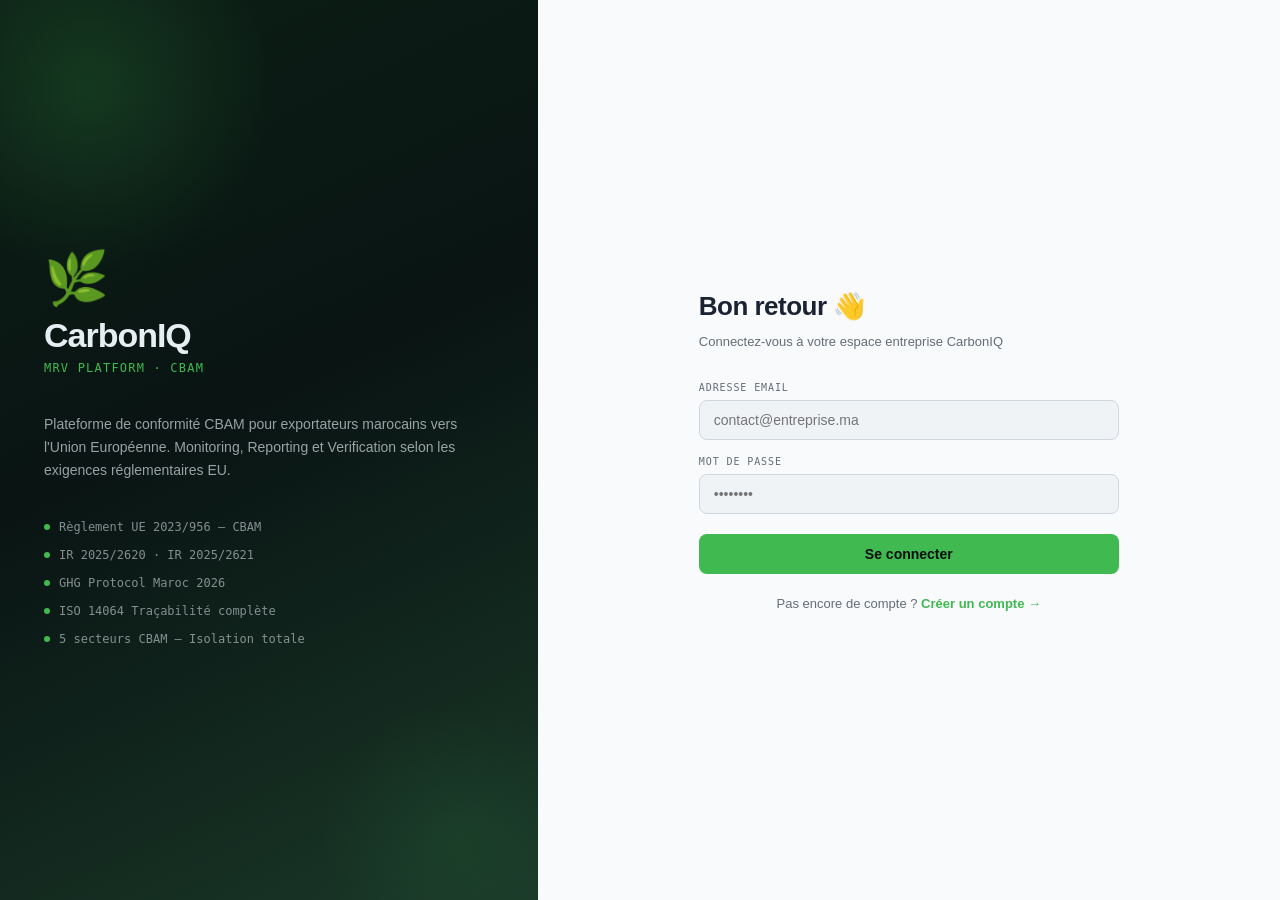
==== commit 6c9c0033: "feat: authentication system with JWT + full data isolation per company - Add users table (email, pas" ====
--- a/frontend/index.html
+++ b/frontend/index.html
@@ -752,6 +752,232 @@
       padding: 12px;
       gap: 8px;
       min-height: 0;
+    }
+
+    /* ════════════════════════════════════════════
+       ARCHITECTURE SECTEUR ACTIF — 3 NIVEAUX
+    ════════════════════════════════════════════ */
+
+    /* ── Level 1 : strip de chips en haut du contenu ── */
+    .secteur-strip-wrapper {
+      display: none;
+      padding: 0 0 var(--espace-md);
+      margin-bottom: var(--espace-md);
+      border-bottom: 1px solid var(--bordure);
+    }
+    .secteur-strip {
+      display: flex;
+      align-items: center;
+      gap: 6px;
+      flex-wrap: wrap;
+    }
+    .secteur-strip__label {
+      font-family: var(--police-chiffre);
+      font-size: 10px;
+      color: var(--texte-tres-discret);
+      text-transform: uppercase;
+      letter-spacing: 0.1em;
+      white-space: nowrap;
+      margin-right: 2px;
+    }
+    .secteur-chip {
+      display: inline-flex;
+      align-items: center;
+      gap: 5px;
+      padding: 4px 12px 4px 9px;
+      border-radius: 99px;
+      border: 1.5px solid var(--bordure);
+      background: transparent;
+      color: var(--texte-discret);
+      font-family: var(--police-chiffre);
+      font-size: 11px;
+      font-weight: 600;
+      cursor: pointer;
+      transition: all 0.2s ease;
+      white-space: nowrap;
+    }
+    .secteur-chip:hover { opacity: 0.85; }
+    .secteur-chip--actif {
+      font-weight: 700;
+    }
+    .secteur-chip__dot {
+      width: 6px;
+      height: 6px;
+      border-radius: 50%;
+      flex-shrink: 0;
+    }
+
+    /* ── Level 2 : items sidebar avec couleur dédiée ── */
+    .sidebar__secteur-item {
+      display: flex;
+      align-items: center;
+      gap: 8px;
+      padding: 7px 10px;
+      border-radius: var(--arrondi-md);
+      cursor: pointer;
+      transition: var(--transition);
+      margin-bottom: 2px;
+      border-left: 3px solid transparent;
+    }
+    .sidebar__secteur-item:hover { background: var(--fond-survol); }
+    .sidebar__secteur-item--actif { background: var(--fond-survol); }
+    .secteur-item__dot {
+      width: 8px;
+      height: 8px;
+      border-radius: 50%;
+      flex-shrink: 0;
+    }
+    .secteur-item__label {
+      font-size: 12px;
+      white-space: nowrap;
+      overflow: hidden;
+      text-overflow: ellipsis;
+    }
+    .secteur-item__col {
+      margin-left: auto;
+      font-family: var(--police-chiffre);
+      font-size: 9px;
+      padding: 2px 5px;
+      border-radius: 3px;
+      font-weight: 700;
+      white-space: nowrap;
+      flex-shrink: 0;
+    }
+    /* en mode réduit : masquer les textes, centrer le dot */
+    .sidebar--reduite .secteur-item__label,
+    .sidebar--reduite .secteur-item__col { display: none; }
+    .sidebar--reduite .sidebar__secteur-item { justify-content: center; padding: 8px 0; }
+
+    /* ── Level 1 (profil) : chips de sélection multi-secteur ── */
+    .profil-secteur-chip {
+      display: inline-flex;
+      align-items: center;
+      gap: 6px;
+      padding: 6px 14px;
+      border-radius: 99px;
+      border: 1.5px solid var(--bordure);
+      background: transparent;
+      color: var(--texte-discret);
+      font-family: var(--police-chiffre);
+      font-size: 12px;
+      font-weight: 400;
+      cursor: pointer;
+      transition: all 0.2s ease;
+      user-select: none;
+    }
+    .profil-secteur-chip:hover { opacity: 0.85; }
+    .profil-secteur-chip--actif { font-weight: 600; }
+
+    /* ── Dashboard : carte résultats secteur actif ── */
+    .dash-secteur-card {
+      border-radius: var(--rayon);
+      background: var(--fond-carte);
+      border: 1px solid var(--bordure);
+      padding: var(--espace-md);
+      margin-bottom: var(--espace-md);
+      border-left-width: 3px;
+      transition: border-color .3s;
+    }
+    .dash-secteur-card__header {
+      display: flex;
+      align-items: center;
+      justify-content: space-between;
+      margin-bottom: 14px;
+      flex-wrap: wrap;
+      gap: 8px;
+    }
+    .dash-secteur-card__kpis {
+      display: grid;
+      grid-template-columns: repeat(4, 1fr);
+      gap: 8px;
+      margin-bottom: 14px;
+    }
+    @media (max-width: 700px) {
+      .dash-secteur-card__kpis { grid-template-columns: repeat(2,1fr); }
+    }
+    .dash-secteur-kpi {
+      background: var(--fond-survol);
+      border-radius: 8px;
+      padding: 10px 12px;
+    }
+    .dash-secteur-kpi__label {
+      font-size: 9px;
+      color: var(--texte-discret);
+      text-transform: uppercase;
+      letter-spacing: .06em;
+      margin-bottom: 4px;
+    }
+    .dash-secteur-kpi__val {
+      font-family: var(--police-chiffre);
+      font-size: 1.2rem;
+      font-weight: 700;
+    }
+    .dash-secteur-kpi__sub {
+      font-size: 9px;
+      color: var(--texte-discret);
+      margin-top: 2px;
+    }
+    /* Gauge bar */
+    .dash-secteur-gauge { margin-top: 2px; }
+    .dash-secteur-gauge__track {
+      height: 6px;
+      background: var(--fond-survol);
+      border-radius: 3px;
+      overflow: hidden;
+    }
+    .dash-secteur-gauge__fill {
+      height: 100%;
+      border-radius: 3px;
+      transition: width .8s cubic-bezier(.4,0,.2,1);
+    }
+    /* Toast notification */
+    #secteur-calc-toast {
+      position: fixed;
+      bottom: 24px;
+      right: 24px;
+      z-index: 9999;
+      background: var(--fond-carte);
+      border: 1px solid var(--bordure);
+      border-radius: 12px;
+      padding: 14px 18px;
+      box-shadow: 0 8px 32px rgba(0,0,0,.45);
+      display: flex;
+      align-items: center;
+      gap: 14px;
+      min-width: 280px;
+      max-width: 360px;
+      transform: translateY(120%);
+      opacity: 0;
+      transition: transform .35s cubic-bezier(.34,1.56,.64,1), opacity .3s;
+      pointer-events: none;
+    }
+    #secteur-calc-toast.toast--visible {
+      transform: translateY(0);
+      opacity: 1;
+      pointer-events: all;
+    }
+    .toast__icon { font-size: 20px; flex-shrink: 0; }
+    .toast__body { flex: 1; min-width: 0; }
+    .toast__title { font-size: 12px; font-weight: 700; color: var(--texte); }
+    .toast__sub   { font-size: 10px; color: var(--texte-discret); margin-top: 1px; }
+    .toast__btn {
+      padding: 7px 14px;
+      border: none;
+      border-radius: 7px;
+      font-size: 11px;
+      font-weight: 700;
+      cursor: pointer;
+      white-space: nowrap;
+      flex-shrink: 0;
+    }
+    .toast__close {
+      background: none;
+      border: none;
+      cursor: pointer;
+      color: var(--texte-discret);
+      font-size: 14px;
+      padding: 2px 4px;
+      flex-shrink: 0;
     }
   </style>
 </head>
@@ -803,6 +1029,13 @@
 <!-- CONTENU — colonne 1 (gauche) -->
 <main class="main">
 
+  <!-- ══ SECTEUR ACTIF STRIP — Level 1 (persistant sur toutes les pages) ══ -->
+  <div class="secteur-strip-wrapper" id="secteur-strip-wrapper">
+    <div style="display:flex;align-items:center;gap:8px;flex-wrap:wrap;">
+      <span class="secteur-strip__label">Secteur :</span>
+      <div class="secteur-strip" id="secteur-strip"></div>
+    </div>
+  </div>
 
   <!-- ══ PAGE : DASHBOARD ════════════════════════ -->
   <section id="page-dashboard" class="page page--active">
@@ -858,6 +1091,9 @@
       </div>
     </div>
 
+
+    <!-- ─── SECTION 1b : SECTEUR ACTIF (résultats CBAM) ─── -->
+    <div id="dash-secteur-card" style="display:none;"></div>
 
     <!-- ─── SECTION 2 : ANALYSES & FILTRES ─────────── -->
     <div class="carte" style="margin-bottom:var(--espace-md);">
@@ -1400,16 +1636,112 @@
         Générez des rapports PDF officiels conformes GHG Protocol et CBAM pour vos audits réglementaires.
       </p>
 
-      <!-- Rapport CBAM -->
+      <!-- ── Rapport v2 (nouveau format officiel) ── -->
+      <div style="border:2px solid var(--primaire);border-radius:10px;padding:20px;margin-bottom:var(--espace-md);position:relative;">
+        <span style="position:absolute;top:-10px;left:16px;background:var(--primaire);color:#fff;
+                     font-size:10px;font-weight:700;padding:2px 10px;border-radius:10px;">NOUVEAU</span>
+        <div style="display:flex;align-items:flex-start;justify-content:space-between;gap:16px;flex-wrap:wrap;">
+          <div style="flex:1;min-width:220px;">
+            <div style="font-weight:700;color:var(--texte);margin-bottom:6px;font-size:15px;">
+              🏛️ Rapport MRV Officiel v2
+            </div>
+            <div style="font-size:12px;color:var(--texte-discret);line-height:1.7;margin-bottom:10px;">
+              Couverture officielle · Cadre réglementaire complet · Hash SHA-256 · QR code ·
+              Bilingue FR / EN · Conforme IR (UE) 2025/2546, 2025/2547, 2025/2620, 2025/2621
+            </div>
+            <div style="display:flex;gap:8px;flex-wrap:wrap;margin-bottom:12px;">
+              <span class="badge badge-ok" style="font-size:10px;">SHA-256</span>
+              <span class="badge badge-ok" style="font-size:10px;">QR Code</span>
+              <span class="badge badge-ok" style="font-size:10px;">FR / EN</span>
+              <span class="badge badge-ok" style="font-size:10px;">IR 2025/2546</span>
+              <span class="badge badge-ok" style="font-size:10px;">ISO 14064-3</span>
+            </div>
+
+            <!-- Langue -->
+            <div style="display:flex;align-items:center;gap:10px;margin-bottom:12px;">
+              <span style="font-size:12px;color:var(--texte-discret);">Langue :</span>
+              <label style="display:flex;align-items:center;gap:5px;cursor:pointer;font-size:13px;">
+                <input type="radio" name="rapport-lang" value="fr" checked id="lang-fr"> 🇫🇷 Français
+              </label>
+              <label style="display:flex;align-items:center;gap:5px;cursor:pointer;font-size:13px;">
+                <input type="radio" name="rapport-lang" value="en" id="lang-en"> 🇬🇧 English
+              </label>
+            </div>
+
+            <!-- Paramètres avancés collapsibles -->
+            <details style="border:1px solid var(--bordure);border-radius:8px;padding:10px;">
+              <summary style="cursor:pointer;font-size:12px;font-weight:600;color:var(--texte-discret);
+                              list-style:none;display:flex;align-items:center;gap:6px;">
+                ⚙️ Paramètres avancés (EORI, vérificateur…)
+              </summary>
+              <div style="margin-top:12px;display:grid;grid-template-columns:1fr 1fr;gap:10px;">
+                <div>
+                  <label style="font-size:11px;color:var(--texte-discret);display:block;margin-bottom:3px;">N° EORI</label>
+                  <input type="text" id="v2-eori" class="champ" style="font-size:12px;padding:6px 10px;"
+                         placeholder="Ex : MA123456789012">
+                </div>
+                <div>
+                  <label style="font-size:11px;color:var(--texte-discret);display:block;margin-bottom:3px;">Code NACE</label>
+                  <input type="text" id="v2-nace" class="champ" style="font-size:12px;padding:6px 10px;"
+                         placeholder="Ex : 24.10">
+                </div>
+                <div>
+                  <label style="font-size:11px;color:var(--texte-discret);display:block;margin-bottom:3px;">ID Registre O3CI</label>
+                  <input type="text" id="v2-o3ci" class="champ" style="font-size:12px;padding:6px 10px;"
+                         placeholder="Optionnel">
+                </div>
+                <div>
+                  <label style="font-size:11px;color:var(--texte-discret);display:block;margin-bottom:3px;">Capacité nominale (t/an)</label>
+                  <input type="number" id="v2-capacite" class="champ" style="font-size:12px;padding:6px 10px;"
+                         placeholder="Ex : 750000" min="0">
+                </div>
+                <div>
+                  <label style="font-size:11px;color:var(--texte-discret);display:block;margin-bottom:3px;">Destinataire (importateur EU)</label>
+                  <input type="text" id="v2-destinataire" class="champ" style="font-size:12px;padding:6px 10px;"
+                         placeholder="Ex : ArcelorMittal SA">
+                </div>
+                <div>
+                  <label style="font-size:11px;color:var(--texte-discret);display:block;margin-bottom:3px;">Quantité importée (t)</label>
+                  <input type="number" id="v2-quantite" class="champ" style="font-size:12px;padding:6px 10px;"
+                         placeholder="0" min="0" step="0.01">
+                </div>
+                <div>
+                  <label style="font-size:11px;color:var(--texte-discret);display:block;margin-bottom:3px;">Vérificateur (organisme)</label>
+                  <input type="text" id="v2-verifier-nom" class="champ" style="font-size:12px;padding:6px 10px;"
+                         placeholder="Ex : Bureau Veritas SA">
+                </div>
+                <div>
+                  <label style="font-size:11px;color:var(--texte-discret);display:block;margin-bottom:3px;">N° Accréditation vérificateur</label>
+                  <input type="text" id="v2-verifier-accred" class="champ" style="font-size:12px;padding:6px 10px;"
+                         placeholder="Ex : FR-V-0042">
+                </div>
+              </div>
+            </details>
+          </div>
+
+          <div style="display:flex;flex-direction:column;gap:8px;flex-shrink:0;align-self:flex-start;">
+            <button class="btn btn-primaire" id="btn-rapport-v2-preview"
+                    onclick="actionRapportV2('preview')" style="white-space:nowrap;">
+              👁️ Prévisualiser
+            </button>
+            <button class="btn btn-secondaire" id="btn-rapport-v2-dl"
+                    onclick="actionRapportV2('download')" style="white-space:nowrap;">
+              ⬇️ Télécharger
+            </button>
+          </div>
+        </div>
+      </div>
+
+      <!-- ── Rapport v1 (thème dark, 8 sections) ── -->
       <div style="border:1px solid var(--bordure);border-radius:10px;padding:20px;margin-bottom:var(--espace-md);">
         <div style="display:flex;align-items:flex-start;justify-content:space-between;gap:16px;">
           <div style="flex:1;">
             <div style="font-weight:600;color:var(--texte);margin-bottom:6px;font-size:14px;">
-              🛡️ Rapport Conformité CBAM
+              🛡️ Rapport Conformité CBAM <span style="font-size:11px;color:var(--texte-discret);font-weight:400;">— v1 (thème sombre)</span>
             </div>
             <div style="font-size:12px;color:var(--texte-discret);line-height:1.7;margin-bottom:10px;">
               Bilan complet GHG Protocol Scope 1 &amp; 2 · Analyse conformité CBAM avec benchmarks officiels ·
-              Exposition financière EU ETS · Recommandations de réduction · Évolution mensuelle
+              Exposition financière EU ETS · Recommandations LLM · Évolution mensuelle · 8 sections
             </div>
             <div style="display:flex;gap:8px;flex-wrap:wrap;">
               <span class="badge badge-ok" style="font-size:10px;">Scope 1 &amp; 2</span>
@@ -1418,10 +1750,121 @@
               <span class="badge badge-ok" style="font-size:10px;">GHG Protocol</span>
             </div>
           </div>
-          <button class="btn btn-primaire" id="btn-rapport-cbam"
-                  onclick="telechargerRapportCBAM()" style="white-space:nowrap;flex-shrink:0;">
-            ⬇️ Générer PDF
-          </button>
+          <div style="display:flex;flex-direction:column;gap:8px;flex-shrink:0;">
+            <button class="btn btn-secondaire" id="btn-rapport-v1-preview"
+                    onclick="actionRapportV1('preview')" style="white-space:nowrap;">
+              👁️ Prévisualiser
+            </button>
+            <button class="btn btn-secondaire" id="btn-rapport-cbam"
+                    onclick="actionRapportV1('download')" style="white-space:nowrap;">
+              ⬇️ Télécharger
+            </button>
+          </div>
+        </div>
+      </div>
+
+      <!-- ── Communication Template Excel CBAM ── -->
+      <div style="border:1px solid rgba(63,185,80,0.35);border-radius:10px;padding:20px;margin-bottom:var(--espace-md);">
+        <div style="display:flex;align-items:flex-start;justify-content:space-between;gap:16px;flex-wrap:wrap;">
+          <div style="flex:1;min-width:220px;">
+            <div style="font-weight:700;color:var(--texte);margin-bottom:6px;font-size:14px;">
+              📊 Communication Template Excel CBAM
+            </div>
+            <div style="font-size:12px;color:var(--texte-discret);line-height:1.7;margin-bottom:10px;">
+              Fichier Excel officiel multi-feuilles avec les données réelles de votre installation —
+              Summary Communication · Summary Products · Summary Processes · Onglet sectoriel · Metadata.<br>
+              <span style="color:rgba(63,185,80,0.9);">Règlement UE 2025/2620 &amp; 2025/2621 · Colonne A/B automatique</span>
+            </div>
+            <div style="display:flex;gap:8px;flex-wrap:wrap;margin-bottom:14px;">
+              <span class="badge badge-ok" style="font-size:10px;">Excel .xlsx</span>
+              <span class="badge badge-ok" style="font-size:10px;">Scope 1 &amp; 2 réels</span>
+              <span class="badge badge-ok" style="font-size:10px;">6 feuilles</span>
+              <span class="badge badge-ok" style="font-size:10px;">UE 2025/2621</span>
+            </div>
+
+            <!-- Champ année -->
+            <div style="display:flex;align-items:center;gap:10px;">
+              <label style="font-size:12px;color:var(--texte-discret);white-space:nowrap;">
+                Année de reporting :
+              </label>
+              <input type="number" id="comm-template-year"
+                     value="2026" min="2026" max="2030"
+                     class="champ" style="width:90px;font-size:13px;padding:6px 10px;">
+            </div>
+
+            <!-- Statut téléchargement -->
+            <div id="comm-template-statut" style="display:none;margin-top:10px;padding:8px 12px;
+              border-radius:6px;font-size:12px;line-height:1.5;"></div>
+          </div>
+
+          <div style="display:flex;flex-direction:column;gap:8px;flex-shrink:0;align-self:flex-start;">
+            <button class="btn btn-primaire" id="btn-comm-template-preview"
+                    onclick="telechargerCommunicationTemplate('preview')"
+                    style="white-space:nowrap;background:rgba(63,185,80,0.08);
+                           border:1px solid rgba(63,185,80,0.35);color:#3fb950;">
+              👁 Visualiser
+            </button>
+            <button class="btn btn-primaire" id="btn-comm-template-dl"
+                    onclick="telechargerCommunicationTemplate('download')"
+                    style="white-space:nowrap;background:rgba(63,185,80,0.15);
+                           border:1px solid rgba(63,185,80,0.4);color:#3fb950;">
+              ⬇️ Télécharger Excel
+            </button>
+          </div>
+        </div>
+      </div>
+
+      <!-- ── Operator's Emissions Report JSON ── -->
+      <div style="border:1px solid rgba(88,166,255,0.35);border-radius:10px;padding:20px;margin-bottom:var(--espace-md);">
+        <div style="display:flex;align-items:flex-start;justify-content:space-between;gap:16px;flex-wrap:wrap;">
+          <div style="flex:1;min-width:220px;">
+            <div style="font-weight:700;color:var(--texte);margin-bottom:6px;font-size:14px;">
+              📋 Operator's Emissions Report
+            </div>
+            <div style="font-size:12px;color:var(--texte-discret);line-height:1.7;margin-bottom:10px;">
+              Rapport JSON structuré destiné au vérificateur tiers accrédité UE —
+              6 sections obligatoires : Identification · Monitoring Plan · Électricité ·
+              Émissions Installation · Précurseurs · Prix carbone.<br>
+              <span style="color:rgba(88,166,255,0.9);">IR 2025/2547, Annexe IV §1.1 · Langue : English</span>
+            </div>
+
+            <!-- Badges -->
+            <div style="display:flex;gap:6px;flex-wrap:wrap;margin-bottom:12px;">
+              <span style="background:rgba(88,166,255,0.1);color:#58a6ff;border:1px solid rgba(88,166,255,0.3);border-radius:10px;font-size:10px;padding:2px 8px;">JSON .json</span>
+              <span style="background:rgba(88,166,255,0.1);color:#58a6ff;border:1px solid rgba(88,166,255,0.3);border-radius:10px;font-size:10px;padding:2px 8px;">Scope 1 &amp; 2 réels</span>
+              <span style="background:rgba(88,166,255,0.1);color:#58a6ff;border:1px solid rgba(88,166,255,0.3);border-radius:10px;font-size:10px;padding:2px 8px;">6 sections</span>
+              <span style="background:rgba(88,166,255,0.1);color:#58a6ff;border:1px solid rgba(88,166,255,0.3);border-radius:10px;font-size:10px;padding:2px 8px;">IR 2025/2547</span>
+            </div>
+
+            <!-- Champ année -->
+            <div style="display:flex;align-items:center;gap:10px;">
+              <label style="font-size:12px;color:var(--texte-discret);white-space:nowrap;">
+                Année de reporting :
+              </label>
+              <input type="number" id="oper-report-year"
+                     value="2025" min="2024" max="2030"
+                     class="champ" style="width:90px;font-size:13px;padding:6px 10px;">
+            </div>
+
+            <!-- Statut téléchargement -->
+            <div id="oper-report-statut" style="display:none;margin-top:10px;padding:8px 12px;
+              border-radius:6px;font-size:12px;line-height:1.5;"></div>
+          </div>
+
+          <div style="display:flex;flex-direction:column;gap:8px;flex-shrink:0;align-self:flex-start;">
+            <button class="btn btn-primaire" id="btn-oper-report-preview"
+                    onclick="telechargerOperatorsReport('preview')"
+                    style="white-space:nowrap;background:rgba(88,166,255,0.08);
+                           border:1px solid rgba(88,166,255,0.35);color:#58a6ff;">
+              👁 Visualiser
+            </button>
+            <button class="btn btn-primaire" id="btn-oper-report-dl"
+                    onclick="telechargerOperatorsReport('download')"
+                    style="white-space:nowrap;background:rgba(88,166,255,0.15);
+                           border:1px solid rgba(88,166,255,0.4);color:#58a6ff;">
+              ⬇️ Télécharger JSON
+            </button>
+          </div>
         </div>
       </div>
 
@@ -1434,7 +1877,7 @@
           </div>
           <span style="background:rgba(88,166,255,0.1);color:#58a6ff;border-radius:12px;
                        font-size:10px;padding:3px 10px;border:1px solid rgba(88,166,255,0.3);">
-            Semaine 7
+            Livrable 2
           </span>
         </div>
       </div>
@@ -1479,15 +1922,22 @@
       </div>
 
       <div class="groupe-champ">
-        <label class="label" for="champ-secteur">Secteur CBAM</label>
-        <select id="champ-secteur" class="champ" onchange="mettreAJourRoute()">
+        <label class="label" for="champ-secteur">Secteur CBAM actif</label>
+        <select id="champ-secteur" class="champ" onchange="onSecteurSelectChange(this.value)">
           <option value="">-- Choisir un secteur --</option>
-          <option value="Acier/Fer">Acier / Fer (Iron &amp; Steel)</option>
-          <option value="Aluminium">Aluminium</option>
-          <option value="Ciment">Ciment (Cement)</option>
-          <option value="Engrais">Engrais (Fertilisers)</option>
-          <option value="Hydrogène">Hydrogène (Hydrogen)</option>
+          <option value="Acier/Fer">⚙️ Acier / Fer (Iron &amp; Steel) — Colonne A</option>
+          <option value="Aluminium">🔩 Aluminium — Colonne A</option>
+          <option value="Ciment">🏗️ Ciment (Cement) — Colonne B</option>
+          <option value="Engrais">🌱 Engrais (Fertilisers) — Colonne B</option>
+          <option value="Hydrogène">⚛️ Hydrogène (Hydrogen) — Colonne A</option>
         </select>
+        <!-- Badge secteur actif -->
+        <div id="secteur-actif-badge" style="display:none;margin-top:8px;padding:8px 12px;
+          border-radius:8px;font-size:12px;line-height:1.5;"></div>
+        <div id="secteurs-profil-chips" style="display:none;"></div>
+        <p style="font-size:11px;color:var(--texte-discret);margin-top:6px;line-height:1.5;">
+          Sélectionnez votre secteur CBAM — détermine automatiquement la Colonne A/B et les routes de production disponibles.
+        </p>
       </div>
 
       <div class="groupe-champ">
@@ -1509,11 +1959,833 @@
           border-radius:6px;padding:8px 10px;display:none;"></div>
       </div>
 
+      <!-- Champ spécifique Aluminium — affiché uniquement si secteur = Aluminium -->
+      <div class="groupe-champ" id="groupe-alu-type" style="display:none;">
+        <label class="label">Type de production Aluminium *</label>
+        <div style="display:flex;gap:10px;flex-wrap:wrap;margin-top:6px;">
+
+          <label id="lbl-alu-profil-primaire" onclick="onAluProfileTypeChange('primaire')"
+            style="display:flex;align-items:flex-start;gap:10px;cursor:pointer;
+            padding:12px 14px;border-radius:8px;flex:1;min-width:180px;
+            border:1.5px solid var(--bordure);transition:all 0.2s;">
+            <input type="radio" name="alu-profil-type" value="primaire"
+              id="alu-profil-primaire" style="accent-color:#ff4560;margin-top:3px;flex-shrink:0;">
+            <div>
+              <div style="font-size:13px;font-weight:600;color:var(--texte);">⚡ PRIMAIRE</div>
+              <div style="font-size:11px;color:var(--texte-discret);margin-top:3px;line-height:1.5;">
+                À partir de bauxite (ore)<br>
+                Électrolyse fused-salt<br>
+                14–16 MWh/t · 11+ tCO₂e/t<br>
+                <span style="color:#ff4560;">Émissions PFC incluses (CF₄ + C₂F₆)</span>
+              </div>
+            </div>
+          </label>
+
+          <label id="lbl-alu-profil-secondaire" onclick="onAluProfileTypeChange('secondaire')"
+            style="display:flex;align-items:flex-start;gap:10px;cursor:pointer;
+            padding:12px 14px;border-radius:8px;flex:1;min-width:180px;
+            border:1.5px solid rgba(63,185,80,0.4);background:rgba(63,185,80,0.03);
+            transition:all 0.2s;">
+            <input type="radio" name="alu-profil-type" value="secondaire"
+              id="alu-profil-secondaire" style="accent-color:#3fb950;margin-top:3px;flex-shrink:0;">
+            <div>
+              <div style="font-size:13px;font-weight:600;color:var(--texte);">♻️ SECONDAIRE <span style="font-size:10px;color:#3fb950;">(Recommandé)</span></div>
+              <div style="font-size:11px;color:var(--texte-discret);margin-top:3px;line-height:1.5;">
+                À partir d'aluminium recyclé / scrap<br>
+                Fusion simple four<br>
+                0.5–1 MWh/t · 0.5–1 tCO₂e/t<br>
+                <span style="color:#3fb950;">PFC ≈ 0 — empreinte faible</span>
+              </div>
+            </div>
+          </label>
+
+        </div>
+        <!-- Badge PFC — visible uniquement si primaire -->
+        <div id="alu-pfc-info" style="display:none;margin-top:10px;padding:10px 12px;
+          border-radius:8px;font-size:11px;line-height:1.7;
+          background:rgba(255,69,96,0.06);border:1px solid rgba(255,69,96,0.25);">
+          <strong style="color:#ff4560;">⚠️ Émissions PFC — Aluminium primaire (EU 2026 · IPCC AR6)</strong><br>
+          CF₄ = <strong>0.160 kg/t Al</strong> × GWP 7 380 = <strong>1 180.8 kg CO₂e/t</strong><br>
+          C₂F₆ = <strong>0.013 kg/t Al</strong> × GWP 12 400 = <strong>161.2 kg CO₂e/t</strong><br>
+          <span style="color:#ff4560;font-weight:600;">TOTAL PFC = 1 342 kg CO₂e/t Al = <strong>1.342 tCO₂e/t Al</strong></span><br>
+          <span style="color:var(--texte-discret);font-size:10px;">Ces émissions s'ajoutent aux émissions directes Scope 1 du procédé</span>
+        </div>
+      </div>
+
+      <!-- Champ spécifique Ciment — affiché uniquement si secteur = Ciment -->
+      <div class="groupe-champ" id="groupe-ciment-type" style="display:none;">
+        <label class="label" for="champ-ciment-type">Type de ciment (EN 197-1) *</label>
+        <select id="champ-ciment-type" class="champ" onchange="onCimentProfileTypeChange(this.value)">
+          <option value="CEM_I">CEM I — Portland pur (95–100% clinker)</option>
+          <option value="CEM_II_A">CEM II/A — Portland composé (80–94% clinker)</option>
+          <option value="CEM_II_B">CEM II/B — Portland composé (65–79% clinker)</option>
+          <option value="CEM_III_A">CEM III/A — Laitier haut-fourneau (40–64% clinker)</option>
+          <option value="CEM_VI">CEM VI — Bas-carbone (35–50% clinker)</option>
+          <option value="CLINKER">CLINKER pur (100% clinker — référence)</option>
+        </select>
+        <div id="ciment-type-info" style="margin-top:8px;font-size:11px;line-height:1.6;
+          background:rgba(247,129,102,0.06);border:1px solid rgba(247,129,102,0.2);
+          border-radius:6px;padding:8px 10px;display:none;"></div>
+        <p style="font-size:11px;color:var(--texte-discret);margin-top:6px;line-height:1.5;">
+          Calcination = clinker × 0.525 · Combustible = Scope 1 réel · Électricité = Scope 2 réel
+        </p>
+      </div>
+
+      <!-- Champ spécifique Engrais — affiché uniquement si secteur = Engrais -->
+      <div class="groupe-champ" id="groupe-engrais-type" style="display:none;">
+        <label class="label" for="champ-engrais-type">Type d'engrais exporté *</label>
+        <select id="champ-engrais-type" class="champ" onchange="onEngraisProfileTypeChange(this.value)">
+          <option value="AMMONIA">Ammonia (NH₃) 99.8% — CN 2814</option>
+          <option value="UREA">Urea 46% N — CN 3105</option>
+          <option value="AN_34">Ammonium Nitrate 34.5% N — CN 3102</option>
+          <option value="AN_28">Ammonium Nitrate 28% N — CN 3102 10</option>
+          <option value="AS_21">Ammonium Sulphate 21% N — CN 3104</option>
+          <option value="NITRIC_ACID">Nitric Acid (HNO₃) 15% N — CN 2819</option>
+        </select>
+        <div id="engrais-type-info" style="margin-top:8px;font-size:11px;line-height:1.6;
+          background:rgba(63,185,80,0.06);border:1px solid rgba(63,185,80,0.2);
+          border-radius:6px;padding:8px 10px;display:none;"></div>
+        <p style="font-size:11px;color:var(--texte-discret);margin-top:6px;line-height:1.5;">
+          Détermine le code NC et le benchmark CBAM Colonne B applicable
+        </p>
+      </div>
+
+      <!-- Champ spécifique Hydrogène — affiché uniquement si secteur = Hydrogène -->
+      <div class="groupe-champ" id="groupe-h2-methode" style="display:none;">
+        <label class="label" for="champ-h2-methode">Méthode de production H₂ *</label>
+        <select id="champ-h2-methode" class="champ" onchange="onH2MethodeChange(this.value)">
+          <option value="smr_gaz">SMR — Vaporeformage gaz naturel (gris · 11.1 kgCO₂/kgH₂)</option>
+          <option value="electrolyse_reseau">Électrolyse — Réseau Maroc</option>
+          <option value="electrolyse_renouvelable">Électrolyse — Renouvelable certifiée</option>
+          <option value="biomasse">Reformage biomasse (bas carbone · 2.0 kgCO₂/kgH₂)</option>
+          <option value="electrolyse_nucleaire">Électrolyse nucléaire (futur)</option>
+        </select>
+        <div id="h2-methode-info" style="margin-top:8px;font-size:11px;line-height:1.6;
+          background:rgba(86,211,100,0.06);border:1px solid rgba(86,211,100,0.2);
+          border-radius:6px;padding:8px 10px;display:none;"></div>
+        <p style="font-size:11px;color:var(--texte-discret);margin-top:6px;line-height:1.5;">
+          Détermine l'intensité carbone estimée vs benchmark CBAM unique : <strong>5.089 tCO₂/t</strong>
+        </p>
+      </div>
+
       <div style="display:flex;gap:12px;margin-top:8px;">
         <button class="btn btn-primaire" onclick="sauvegarderProfil()">💾 Enregistrer</button>
         <span id="profil-msg" style="font-size:12px;align-self:center;color:#3fb950;"></span>
       </div>
     </div>
+
+    <!-- ══ PANNEAUX SECTORIELS — apparaissent selon les secteurs actifs ══ -->
+
+    <!-- ── Panel Aluminium ── -->
+    <div class="carte" id="panel-secteur-aluminium"
+         style="display:none;margin-top:var(--espace-md);border-left:3px solid #bc8cff;">
+      <div class="carte__entete">
+        <div>
+          <div class="carte__titre" style="color:#bc8cff;">🔩 Paramètres Aluminium</div>
+          <div class="carte__sous-titre">Spécifique CBAM — Règl. UE 2025/2621 · Colonne A</div>
+        </div>
+        <span class="badge" style="background:rgba(188,140,255,0.12);color:#bc8cff;
+          border:1px solid rgba(188,140,255,0.3);font-size:10px;">Scope 1 · PFC inclus</span>
+      </div>
+
+      <!-- Type de production -->
+      <div class="groupe-champ">
+        <label class="label">Type de production</label>
+        <div style="display:flex;gap:12px;flex-wrap:wrap;margin-top:6px;">
+          <label id="lbl-alu-primaire" style="display:flex;align-items:flex-start;gap:10px;
+            cursor:pointer;padding:12px 16px;border-radius:8px;flex:1;min-width:200px;
+            border:1.5px solid var(--bordure);transition:all 0.2s;">
+            <input type="radio" name="alu-production-type" value="primary"
+                   id="alu-type-primaire" onchange="onAluTypeChange()"
+                   style="accent-color:#bc8cff;margin-top:2px;flex-shrink:0;">
+            <div>
+              <div style="font-size:13px;font-weight:600;color:var(--texte);">Primaire</div>
+              <div style="font-size:11px;color:var(--texte-discret);margin-top:2px;line-height:1.4;">
+                Depuis bauxite — électrolyse Hall-Héroult<br>
+                <span style="color:#f78166;">Émissions PFC liées aux effets d'anode</span>
+              </div>
+            </div>
+          </label>
+          <label id="lbl-alu-secondaire" style="display:flex;align-items:flex-start;gap:10px;
+            cursor:pointer;padding:12px 16px;border-radius:8px;flex:1;min-width:200px;
+            border:1.5px solid var(--bordure);transition:all 0.2s;">
+            <input type="radio" name="alu-production-type" value="secondary"
+                   id="alu-type-secondaire" onchange="onAluTypeChange()"
+                   style="accent-color:#bc8cff;margin-top:2px;flex-shrink:0;">
+            <div>
+              <div style="font-size:13px;font-weight:600;color:var(--texte);">Secondaire</div>
+              <div style="font-size:11px;color:var(--texte-discret);margin-top:2px;line-height:1.4;">
+                Depuis ferraille recyclée — refonte<br>
+                <span style="color:#3fb950;">Intensité carbone ~10× inférieure · PFC ≈ 0</span>
+              </div>
+            </div>
+          </label>
+        </div>
+        <p style="font-size:11px;color:var(--texte-discret);margin-top:8px;">
+          Le type de production conditionne les émissions PFC et le benchmark CBAM applicable.
+        </p>
+      </div>
+
+      <!-- Résultats PFC auto-calculés -->
+      <div id="alu-pfc-loading" style="display:none;text-align:center;padding:16px;
+           font-size:12px;color:var(--texte-discret);">⏳ Calcul PFC en cours...</div>
+
+      <div id="alu-pfc-resultats" style="display:none;">
+        <div style="background:rgba(188,140,255,0.06);border:1px solid rgba(188,140,255,0.2);
+             border-radius:8px;padding:14px 16px;">
+          <div style="font-family:var(--police-chiffre);font-size:10px;color:#bc8cff;
+               text-transform:uppercase;letter-spacing:0.1em;margin-bottom:12px;">
+            ⚛ Émissions PFC — IPCC AR6 GWP · Valeurs EU 2025/2621
+          </div>
+          <div style="display:grid;grid-template-columns:repeat(3,1fr);gap:10px;">
+            <div style="background:var(--fond-carte);border-radius:6px;padding:10px 12px;">
+              <div style="font-size:10px;color:var(--texte-discret);text-transform:uppercase;
+                   letter-spacing:0.06em;margin-bottom:4px;">CF₄ (kg/t Al)</div>
+              <div id="alu-cf4-val" style="font-family:var(--police-chiffre);font-size:1.3rem;
+                   font-weight:700;color:#bc8cff;">—</div>
+              <div style="font-size:10px;color:var(--texte-discret);margin-top:2px;">GWP = 7 380</div>
+            </div>
+            <div style="background:var(--fond-carte);border-radius:6px;padding:10px 12px;">
+              <div style="font-size:10px;color:var(--texte-discret);text-transform:uppercase;
+                   letter-spacing:0.06em;margin-bottom:4px;">C₂F₆ (kg/t Al)</div>
+              <div id="alu-c2f6-val" style="font-family:var(--police-chiffre);font-size:1.3rem;
+                   font-weight:700;color:#bc8cff;">—</div>
+              <div style="font-size:10px;color:var(--texte-discret);margin-top:2px;">GWP = 12 400</div>
+            </div>
+            <div style="background:var(--fond-carte);border-radius:6px;padding:10px 12px;
+                 border:1px solid rgba(188,140,255,0.25);">
+              <div style="font-size:10px;color:#bc8cff;text-transform:uppercase;
+                   letter-spacing:0.06em;margin-bottom:4px;">PFC CO₂e/t Al</div>
+              <div id="alu-pfc-co2eq-val" style="font-family:var(--police-chiffre);font-size:1.3rem;
+                   font-weight:700;color:#bc8cff;">—</div>
+              <div style="font-size:10px;color:var(--texte-discret);margin-top:2px;">tCO₂e / tonne</div>
+            </div>
+          </div>
+          <div id="alu-pfc-method"
+               style="margin-top:10px;font-size:10px;color:var(--texte-tres-discret);font-style:italic;"></div>
+        </div>
+      </div>
+    </div>
+
+    <!-- ── Panel Acier / Fer ── -->
+    <div class="carte" id="panel-secteur-acier"
+         style="display:none;margin-top:var(--espace-md);border-left:3px solid #58a6ff;">
+      <div class="carte__entete">
+        <div>
+          <div class="carte__titre" style="color:#58a6ff;">⚙️ Paramètres Acier / Fer</div>
+          <div class="carte__sous-titre">Spécifique CBAM — Règl. UE 2025/2621 · Colonne A</div>
+        </div>
+        <span class="badge" style="background:rgba(88,166,255,0.12);color:#58a6ff;
+          border:1px solid rgba(88,166,255,0.3);font-size:10px;">Scope 1 uniquement</span>
+      </div>
+      <div class="groupe-champ">
+        <label class="label">Type de four</label>
+        <select id="acier-type-four" class="champ">
+          <option value="eaf">EAF — Four Électrique à Arc (ferraille)</option>
+          <option value="bof">BOF — Convertisseur à oxygène basique (minerai)</option>
+          <option value="eaf_dri">EAF + DRI — Réduction directe du minerai</option>
+        </select>
+      </div>
+      <div class="groupe-champ">
+        <label class="label">Taux de ferraille recyclée (%)</label>
+        <input type="number" id="acier-pct-ferraille" class="champ"
+               min="0" max="100" step="0.1" placeholder="Ex : 85">
+        <p style="font-size:11px;color:var(--texte-discret);margin-top:4px;">
+          Proportion de ferraille dans la charge totale (EAF ≈ 90–100%, BOF ≈ 25%).
+        </p>
+      </div>
+    </div>
+
+    <!-- ── Panel Ciment ── -->
+    <div class="carte" id="panel-secteur-ciment"
+         style="display:none;margin-top:var(--espace-md);border-left:3px solid #f78166;">
+      <div class="carte__entete">
+        <div>
+          <div class="carte__titre" style="color:#f78166;">🏗️ Paramètres Ciment</div>
+          <div class="carte__sous-titre">Spécifique CBAM — Règl. UE 2025/2621 · Colonne B · EN 197-1</div>
+        </div>
+        <span class="badge" style="background:rgba(247,129,102,0.12);color:#f78166;
+          border:1px solid rgba(247,129,102,0.3);font-size:10px;">Scope 1 + 2</span>
+      </div>
+
+      <!-- ── Sélection du type de ciment ── -->
+      <div class="groupe-champ">
+        <label class="label">Type de ciment (EN 197-1)</label>
+        <div id="ciment-type-grid" style="display:grid;grid-template-columns:repeat(3,1fr);gap:8px;margin-top:6px;">
+
+          <!-- CEM I -->
+          <label id="lbl-cem-CEM_I" style="display:flex;flex-direction:column;cursor:pointer;padding:10px 12px;
+            border-radius:8px;border:1.5px solid var(--bordure);transition:all 0.2s;gap:4px;">
+            <div style="display:flex;align-items:center;gap:6px;">
+              <input type="radio" name="ciment-type" value="CEM_I" onchange="onCimentTypeChange()" style="accent-color:#f78166;flex-shrink:0;">
+              <span style="font-size:12px;font-weight:700;color:var(--texte);">CEM I</span>
+            </div>
+            <div style="font-size:10px;color:var(--texte-discret);">Portland pur</div>
+            <div style="height:4px;border-radius:2px;background:rgba(247,129,102,0.9);width:97.5%;margin-top:2px;"></div>
+            <div style="font-family:var(--police-chiffre);font-size:10px;color:#f78166;">95–100% clinker</div>
+          </label>
+
+          <!-- CEM II/A -->
+          <label id="lbl-cem-CEM_II_A" style="display:flex;flex-direction:column;cursor:pointer;padding:10px 12px;
+            border-radius:8px;border:1.5px solid var(--bordure);transition:all 0.2s;gap:4px;">
+            <div style="display:flex;align-items:center;gap:6px;">
+              <input type="radio" name="ciment-type" value="CEM_II_A" onchange="onCimentTypeChange()" style="accent-color:#f78166;flex-shrink:0;">
+              <span style="font-size:12px;font-weight:700;color:var(--texte);">CEM II/A</span>
+            </div>
+            <div style="font-size:10px;color:var(--texte-discret);">Composite (80–94%)</div>
+            <div style="height:4px;border-radius:2px;background:rgba(247,129,102,0.75);width:87%;margin-top:2px;"></div>
+            <div style="font-family:var(--police-chiffre);font-size:10px;color:#f78166;">87% clinker moy.</div>
+          </label>
+
+          <!-- CEM II/B -->
+          <label id="lbl-cem-CEM_II_B" style="display:flex;flex-direction:column;cursor:pointer;padding:10px 12px;
+            border-radius:8px;border:1.5px solid var(--bordure);transition:all 0.2s;gap:4px;">
+            <div style="display:flex;align-items:center;gap:6px;">
+              <input type="radio" name="ciment-type" value="CEM_II_B" onchange="onCimentTypeChange()" style="accent-color:#f78166;flex-shrink:0;">
+              <span style="font-size:12px;font-weight:700;color:var(--texte);">CEM II/B</span>
+            </div>
+            <div style="font-size:10px;color:var(--texte-discret);">Composite (65–79%)</div>
+            <div style="height:4px;border-radius:2px;background:rgba(247,129,102,0.60);width:72%;margin-top:2px;"></div>
+            <div style="font-family:var(--police-chiffre);font-size:10px;color:#f78166;">72% clinker moy.</div>
+          </label>
+
+          <!-- CEM III/A -->
+          <label id="lbl-cem-CEM_III_A" style="display:flex;flex-direction:column;cursor:pointer;padding:10px 12px;
+            border-radius:8px;border:1.5px solid var(--bordure);transition:all 0.2s;gap:4px;">
+            <div style="display:flex;align-items:center;gap:6px;">
+              <input type="radio" name="ciment-type" value="CEM_III_A" onchange="onCimentTypeChange()" style="accent-color:#f78166;flex-shrink:0;">
+              <span style="font-size:12px;font-weight:700;color:var(--texte);">CEM III/A</span>
+            </div>
+            <div style="font-size:10px;color:var(--texte-discret);">Laitier (40–64%)</div>
+            <div style="height:4px;border-radius:2px;background:rgba(247,129,102,0.42);width:52%;margin-top:2px;"></div>
+            <div style="font-family:var(--police-chiffre);font-size:10px;color:#f78166;">52% clinker moy.</div>
+          </label>
+
+          <!-- CEM VI -->
+          <label id="lbl-cem-CEM_VI" style="display:flex;flex-direction:column;cursor:pointer;padding:10px 12px;
+            border-radius:8px;border:1.5px solid rgba(63,185,80,0.4);transition:all 0.2s;gap:4px;
+            background:rgba(63,185,80,0.03);">
+            <div style="display:flex;align-items:center;gap:6px;">
+              <input type="radio" name="ciment-type" value="CEM_VI" onchange="onCimentTypeChange()" style="accent-color:#3fb950;flex-shrink:0;">
+              <span style="font-size:12px;font-weight:700;color:var(--texte);">CEM VI</span>
+              <span style="font-size:9px;padding:1px 5px;border-radius:3px;background:rgba(63,185,80,0.12);color:#3fb950;font-family:var(--police-chiffre);">ECO</span>
+            </div>
+            <div style="font-size:10px;color:var(--texte-discret);">Bas-carbone (35–50%)</div>
+            <div style="height:4px;border-radius:2px;background:rgba(63,185,80,0.7);width:42.5%;margin-top:2px;"></div>
+            <div style="font-family:var(--police-chiffre);font-size:10px;color:#3fb950;">42.5% clinker moy.</div>
+          </label>
+
+          <!-- CLINKER -->
+          <label id="lbl-cem-CLINKER" style="display:flex;flex-direction:column;cursor:pointer;padding:10px 12px;
+            border-radius:8px;border:1.5px solid var(--bordure);transition:all 0.2s;gap:4px;">
+            <div style="display:flex;align-items:center;gap:6px;">
+              <input type="radio" name="ciment-type" value="CLINKER" onchange="onCimentTypeChange()" style="accent-color:#f78166;flex-shrink:0;">
+              <span style="font-size:12px;font-weight:700;color:var(--texte);">CLINKER</span>
+              <span style="font-size:9px;padding:1px 5px;border-radius:3px;background:rgba(247,129,102,0.12);color:#f78166;font-family:var(--police-chiffre);">RAW</span>
+            </div>
+            <div style="font-size:10px;color:var(--texte-discret);">Clinker pur (100%)</div>
+            <div style="height:4px;border-radius:2px;background:rgba(247,129,102,1.0);width:100%;margin-top:2px;"></div>
+            <div style="font-family:var(--police-chiffre);font-size:10px;color:#f78166;">100% clinker</div>
+          </label>
+
+        </div>
+      </div>
+
+      <!-- ── Sélecteur d'année CBAM ── -->
+      <div class="groupe-champ">
+        <label class="label">Année CBAM</label>
+        <div style="display:flex;gap:6px;flex-wrap:wrap;margin-top:4px;" id="ciment-year-btns">
+          <button type="button" class="dash-periode-btn dash-periode-btn--actif" data-year="2026"
+            onclick="selectCimentYear(this,2026)">2026 <span style="font-size:9px;opacity:0.7;">2.5%</span></button>
+          <button type="button" class="dash-periode-btn" data-year="2027"
+            onclick="selectCimentYear(this,2027)">2027 <span style="font-size:9px;opacity:0.7;">5%</span></button>
+          <button type="button" class="dash-periode-btn" data-year="2028"
+            onclick="selectCimentYear(this,2028)">2028 <span style="font-size:9px;opacity:0.7;">10%</span></button>
+          <button type="button" class="dash-periode-btn" data-year="2029"
+            onclick="selectCimentYear(this,2029)">2029 <span style="font-size:9px;opacity:0.7;">22.5%</span></button>
+          <button type="button" class="dash-periode-btn" data-year="2030"
+            onclick="selectCimentYear(this,2030)">2030 <span style="font-size:9px;opacity:0.7;">48.5%</span></button>
+        </div>
+        <p style="font-size:10px;color:var(--texte-tres-discret);margin-top:4px;">
+          % = part des émissions soumise à certificats CBAM cette année-là.
+        </p>
+      </div>
+
+      <!-- ── Loading ── -->
+      <div id="ciment-calc-loading" style="display:none;text-align:center;padding:16px;
+           font-size:12px;color:var(--texte-discret);">⏳ Calcul CBAM en cours...</div>
+
+      <!-- ── Résultats ── -->
+      <div id="ciment-calc-resultats" style="display:none;">
+
+        <!-- Décomposition émissions -->
+        <div style="background:rgba(247,129,102,0.06);border:1px solid rgba(247,129,102,0.2);
+             border-radius:8px;padding:14px 16px;margin-bottom:10px;">
+          <div style="font-family:var(--police-chiffre);font-size:10px;color:#f78166;
+               text-transform:uppercase;letter-spacing:0.1em;margin-bottom:12px;">
+            🔥 Émissions intrinsèques (tCO₂/tonne ciment)
+          </div>
+          <div style="display:grid;grid-template-columns:repeat(4,1fr);gap:8px;">
+            <div style="background:var(--fond-carte);border-radius:6px;padding:8px 10px;">
+              <div style="font-size:9px;color:var(--texte-discret);text-transform:uppercase;letter-spacing:0.06em;margin-bottom:3px;">Calcination</div>
+              <div id="cim-em-calc" style="font-family:var(--police-chiffre);font-size:1.1rem;font-weight:700;color:#f78166;">—</div>
+              <div style="font-size:9px;color:var(--texte-discret);margin-top:1px;">= ratio × 0.525</div>
+            </div>
+            <div style="background:var(--fond-carte);border-radius:6px;padding:8px 10px;">
+              <div style="font-size:9px;color:var(--texte-discret);text-transform:uppercase;letter-spacing:0.06em;margin-bottom:3px;">Combustible</div>
+              <div id="cim-em-fuel" style="font-family:var(--police-chiffre);font-size:1.1rem;font-weight:700;color:#f78166;">0.285</div>
+              <div style="font-size:9px;color:var(--texte-discret);margin-top:1px;">défaut Maroc</div>
+            </div>
+            <div style="background:var(--fond-carte);border-radius:6px;padding:8px 10px;">
+              <div style="font-size:9px;color:var(--texte-discret);text-transform:uppercase;letter-spacing:0.06em;margin-bottom:3px;">Électricité</div>
+              <div id="cim-em-elec" style="font-family:var(--police-chiffre);font-size:1.1rem;font-weight:700;color:#f78166;">0.080</div>
+              <div style="font-size:9px;color:var(--texte-discret);margin-top:1px;">réseau Maroc</div>
+            </div>
+            <div style="background:var(--fond-carte);border-radius:6px;padding:8px 10px;
+                 border:1px solid rgba(247,129,102,0.3);">
+              <div style="font-size:9px;color:#f78166;text-transform:uppercase;letter-spacing:0.06em;margin-bottom:3px;">TOTAL</div>
+              <div id="cim-em-total" style="font-family:var(--police-chiffre);font-size:1.1rem;font-weight:700;color:#f78166;">—</div>
+              <div style="font-size:9px;color:var(--texte-discret);margin-top:1px;">tCO₂e/t</div>
+            </div>
+          </div>
+          <!-- Barre de décomposition visuelle -->
+          <div style="margin-top:10px;">
+            <div id="cim-barre-decomp" style="display:flex;height:6px;border-radius:3px;overflow:hidden;gap:1px;">
+              <div id="cim-bar-calc" style="background:#f78166;transition:width 0.5s;"></div>
+              <div id="cim-bar-fuel" style="background:#e3b341;transition:width 0.5s;"></div>
+              <div id="cim-bar-elec" style="background:#58a6ff;transition:width 0.5s;"></div>
+            </div>
+            <div style="display:flex;gap:14px;margin-top:5px;font-family:var(--police-chiffre);font-size:9px;">
+              <span style="color:#f78166;">■ Calcination</span>
+              <span style="color:#e3b341;">■ Combustible</span>
+              <span style="color:#58a6ff;">■ Électricité</span>
+            </div>
+          </div>
+        </div>
+
+        <!-- Benchmark + coût CBAM -->
+        <div style="background:rgba(247,129,102,0.04);border:1px solid rgba(247,129,102,0.15);
+             border-radius:8px;padding:14px 16px;">
+          <div style="font-family:var(--police-chiffre);font-size:10px;color:#f78166;
+               text-transform:uppercase;letter-spacing:0.1em;margin-bottom:12px;">
+            🛡️ Conformité CBAM — <span id="cim-year-label">2026</span>
+          </div>
+          <div style="display:grid;grid-template-columns:repeat(3,1fr);gap:8px;margin-bottom:10px;">
+            <div style="background:var(--fond-carte);border-radius:6px;padding:8px 10px;">
+              <div style="font-size:9px;color:var(--texte-discret);text-transform:uppercase;letter-spacing:0.06em;margin-bottom:3px;">Benchmark UE</div>
+              <div id="cim-benchmark" style="font-family:var(--police-chiffre);font-size:1.1rem;font-weight:700;color:#e3b341;">—</div>
+              <div style="font-size:9px;color:var(--texte-discret);margin-top:1px;">tCO₂e/t · Col. B</div>
+            </div>
+            <div style="background:var(--fond-carte);border-radius:6px;padding:8px 10px;">
+              <div style="font-size:9px;color:var(--texte-discret);text-transform:uppercase;letter-spacing:0.06em;margin-bottom:3px;">Écart / benchmark</div>
+              <div id="cim-chargeable" style="font-family:var(--police-chiffre);font-size:1.1rem;font-weight:700;">—</div>
+              <div style="font-size:9px;margin-top:1px;" id="cim-statut-txt">—</div>
+            </div>
+            <div style="background:var(--fond-carte);border-radius:6px;padding:8px 10px;border:1px solid rgba(247,129,102,0.25);">
+              <div style="font-size:9px;color:#f78166;text-transform:uppercase;letter-spacing:0.06em;margin-bottom:3px;">Coût CBAM estimé</div>
+              <div id="cim-cout-total" style="font-family:var(--police-chiffre);font-size:1.1rem;font-weight:700;color:#f78166;">—</div>
+              <div id="cim-cout-detail" style="font-size:9px;color:var(--texte-discret);margin-top:1px;">EUR</div>
+            </div>
+          </div>
+          <div id="cim-notes" style="font-size:10px;color:var(--texte-tres-discret);font-style:italic;margin-top:4px;"></div>
+        </div>
+
+      </div>
+    </div>
+
+    <!-- ── Panel Engrais ── -->
+    <div class="carte" id="panel-secteur-engrais"
+         style="display:none;margin-top:var(--espace-md);border-left:3px solid #3fb950;">
+      <div class="carte__entete">
+        <div>
+          <div class="carte__titre" style="color:#3fb950;">🌱 Paramètres Engrais Azotés</div>
+          <div class="carte__sous-titre">Spécifique CBAM — Règl. UE 2025/2621 · Colonne B · N-based intensity</div>
+        </div>
+        <span class="badge" style="background:rgba(63,185,80,0.12);color:#3fb950;
+          border:1px solid rgba(63,185,80,0.3);font-size:10px;">Scope 1 + 2</span>
+      </div>
+
+      <!-- ── Sélection du type d'engrais ── -->
+      <div class="groupe-champ">
+        <label class="label">Type d'engrais azoté (CBAM · Règl. UE 2025/2621)</label>
+        <select id="engrais-type" class="champ" onchange="onEngraisTypeChange()">
+          <option value="">— Sélectionner un type —</option>
+          <option value="AMMONIA">Ammonia NH₃ 99.8% — N : 82.4% · CN 2814.10</option>
+          <option value="UREA">Urée 46% N — (NH₂)₂CO · CN 3102.10</option>
+          <option value="AN_34">Ammonitrate 34.5% N — NH₄NO₃ · CN 3102.30</option>
+          <option value="AN_28">Ammonitrate 28% N — NH₄NO₃ · CN 3102.30</option>
+          <option value="AS_21">Sulfate d'ammonium 21% N — (NH₄)₂SO₄ · CN 3102.21</option>
+          <option value="HNO3_15">Acide nitrique 15% N — HNO₃ · CN 2808.00</option>
+        </select>
+      </div>
+
+      <!-- Fiche info du type sélectionné -->
+      <div id="engrais-type-info" style="display:none;background:rgba(63,185,80,0.05);
+           border:1px solid rgba(63,185,80,0.2);border-radius:8px;padding:10px 14px;margin-bottom:4px;">
+        <div style="display:flex;gap:20px;flex-wrap:wrap;font-size:11px;">
+          <span style="color:var(--texte-discret);">Formule <b id="engrais-info-formula" style="color:var(--texte);">—</b></span>
+          <span style="color:var(--texte-discret);">N standard <b id="engrais-info-nstd" style="color:#3fb950;">—</b>%</span>
+          <span style="color:var(--texte-discret);">Tolérance <b id="engrais-info-tol" style="color:#e3b341;">±10%</b></span>
+          <span style="color:var(--texte-discret);">Intensité base <b id="engrais-info-intensity" style="color:var(--texte);">—</b> tCO₂/t</span>
+          <span style="color:var(--texte-discret);">Code NC <b id="engrais-info-cn" style="color:var(--texte);">—</b></span>
+        </div>
+      </div>
+
+      <!-- ── Teneur en azote réelle ── -->
+      <div class="groupe-champ" id="engrais-n-group" style="display:none;">
+        <label class="label" style="display:flex;align-items:center;justify-content:space-between;gap:8px;">
+          <span>Teneur en azote réelle (%) <span style="color:var(--texte-discret);font-weight:400;">— optionnel</span></span>
+          <span id="engrais-n-range" style="font-family:var(--police-chiffre);font-size:10px;
+                background:rgba(227,179,65,0.12);color:#e3b341;border:1px solid rgba(227,179,65,0.3);
+                padding:2px 8px;border-radius:4px;white-space:nowrap;">Plage : —</span>
+        </label>
+        <input type="number" id="engrais-n-input" class="champ" min="0" max="100" step="0.1"
+               oninput="onEngraisNInput()"
+               placeholder="Laisser vide pour utiliser la valeur standard">
+        <div id="engrais-n-warning" style="display:none;font-size:11px;color:#f78166;
+             margin-top:4px;padding:6px 10px;background:rgba(247,129,102,0.08);
+             border-radius:6px;border:1px solid rgba(247,129,102,0.2);">
+          ⚠️ Hors tolérance ±10% — valeur refusée par l'API CBAM
+        </div>
+      </div>
+
+      <!-- ── Production annuelle ── -->
+      <div class="groupe-champ" id="engrais-prod-group" style="display:none;">
+        <label class="label">Production annuelle (tonnes)</label>
+        <input type="number" id="engrais-production" class="champ" min="1" step="100"
+               placeholder="Ex : 22 000 t/an" oninput="onEngraisInputChange()">
+      </div>
+
+      <!-- ── Sélecteur d'année CBAM ── -->
+      <div class="groupe-champ" id="engrais-year-group" style="display:none;">
+        <label class="label">Année CBAM</label>
+        <div style="display:flex;gap:6px;flex-wrap:wrap;margin-top:4px;" id="engrais-year-btns">
+          <button type="button" class="dash-periode-btn dash-periode-btn--actif" data-year="2026"
+            onclick="selectEngraisYear(this,2026)">2026 <span style="font-size:9px;opacity:0.7;">2.5%</span></button>
+          <button type="button" class="dash-periode-btn" data-year="2027"
+            onclick="selectEngraisYear(this,2027)">2027 <span style="font-size:9px;opacity:0.7;">5%</span></button>
+          <button type="button" class="dash-periode-btn" data-year="2028"
+            onclick="selectEngraisYear(this,2028)">2028 <span style="font-size:9px;opacity:0.7;">10%</span></button>
+          <button type="button" class="dash-periode-btn" data-year="2029"
+            onclick="selectEngraisYear(this,2029)">2029 <span style="font-size:9px;opacity:0.7;">22.5%</span></button>
+          <button type="button" class="dash-periode-btn" data-year="2030"
+            onclick="selectEngraisYear(this,2030)">2030 <span style="font-size:9px;opacity:0.7;">48.5%</span></button>
+        </div>
+        <p style="font-size:10px;color:var(--texte-tres-discret);margin-top:4px;">
+          % = part des émissions soumise à certificats CBAM cette année-là.
+        </p>
+        <button type="button" onclick="_fetchEngraisCalc()"
+                style="margin-top:10px;width:100%;padding:10px 0;border:none;border-radius:8px;
+                       background:#3fb950;color:#000;font-weight:700;font-size:13px;cursor:pointer;">
+          🌱 Calculer les émissions CBAM
+        </button>
+      </div>
+
+      <!-- ── Loading ── -->
+      <div id="engrais-calc-loading" style="display:none;text-align:center;padding:16px;
+           font-size:12px;color:var(--texte-discret);">⏳ Calcul CBAM en cours...</div>
+
+      <!-- ── Résultats ── -->
+      <div id="engrais-calc-resultats" style="display:none;">
+
+        <!-- Intensité émissions -->
+        <div style="background:rgba(63,185,80,0.06);border:1px solid rgba(63,185,80,0.2);
+             border-radius:8px;padding:14px 16px;margin-bottom:10px;">
+          <div style="font-family:var(--police-chiffre);font-size:10px;color:#3fb950;
+               text-transform:uppercase;letter-spacing:0.1em;margin-bottom:12px;">
+            🌿 Émissions intrinsèques (tCO₂ / tonne produit)
+          </div>
+          <div style="display:grid;grid-template-columns:repeat(3,1fr);gap:8px;">
+            <div style="background:var(--fond-carte);border-radius:6px;padding:8px 10px;">
+              <div style="font-size:9px;color:var(--texte-discret);text-transform:uppercase;letter-spacing:0.06em;margin-bottom:3px;">Intensité standard</div>
+              <div id="eng-intensity-std" style="font-family:var(--police-chiffre);font-size:1.1rem;font-weight:700;color:#3fb950;">—</div>
+              <div style="font-size:9px;color:var(--texte-discret);margin-top:1px;">tCO₂/t · N std</div>
+            </div>
+            <div style="background:var(--fond-carte);border-radius:6px;padding:8px 10px;">
+              <div style="font-size:9px;color:var(--texte-discret);text-transform:uppercase;letter-spacing:0.06em;margin-bottom:3px;">Intensité utilisée</div>
+              <div id="eng-intensity-adj" style="font-family:var(--police-chiffre);font-size:1.1rem;font-weight:700;color:#e3b341;">—</div>
+              <div style="font-size:9px;color:var(--texte-discret);margin-top:1px;">ajustée si %N fourni</div>
+            </div>
+            <div style="background:var(--fond-carte);border-radius:6px;padding:8px 10px;
+                 border:1px solid rgba(63,185,80,0.3);">
+              <div style="font-size:9px;color:#3fb950;text-transform:uppercase;letter-spacing:0.06em;margin-bottom:3px;">Total CO₂ annuel</div>
+              <div id="eng-total-co2" style="font-family:var(--police-chiffre);font-size:1.1rem;font-weight:700;color:#3fb950;">—</div>
+              <div style="font-size:9px;color:var(--texte-discret);margin-top:1px;">tCO₂e / an</div>
+            </div>
+          </div>
+          <div id="eng-n-adj-note" style="display:none;margin-top:8px;font-size:10px;
+               color:#e3b341;padding:4px 8px;background:rgba(227,179,65,0.08);
+               border-radius:4px;border-left:2px solid #e3b341;"></div>
+        </div>
+
+        <!-- Benchmark + coût CBAM -->
+        <div style="background:rgba(63,185,80,0.04);border:1px solid rgba(63,185,80,0.15);
+             border-radius:8px;padding:14px 16px;">
+          <div style="font-family:var(--police-chiffre);font-size:10px;color:#3fb950;
+               text-transform:uppercase;letter-spacing:0.1em;margin-bottom:12px;">
+            🛡️ Conformité CBAM — <span id="eng-year-label">2026</span>
+          </div>
+          <div style="display:grid;grid-template-columns:repeat(3,1fr);gap:8px;margin-bottom:10px;">
+            <div style="background:var(--fond-carte);border-radius:6px;padding:8px 10px;">
+              <div style="font-size:9px;color:var(--texte-discret);text-transform:uppercase;letter-spacing:0.06em;margin-bottom:3px;">Benchmark UE</div>
+              <div id="eng-benchmark" style="font-family:var(--police-chiffre);font-size:1.1rem;font-weight:700;color:#e3b341;">—</div>
+              <div style="font-size:9px;color:var(--texte-discret);margin-top:1px;">tCO₂e/t · Col. B</div>
+            </div>
+            <div style="background:var(--fond-carte);border-radius:6px;padding:8px 10px;">
+              <div style="font-size:9px;color:var(--texte-discret);text-transform:uppercase;letter-spacing:0.06em;margin-bottom:3px;">Écart / benchmark</div>
+              <div id="eng-chargeable" style="font-family:var(--police-chiffre);font-size:1.1rem;font-weight:700;">—</div>
+              <div id="eng-statut-txt" style="font-size:9px;margin-top:1px;">—</div>
+            </div>
+            <div style="background:var(--fond-carte);border-radius:6px;padding:8px 10px;
+                 border:1px solid rgba(63,185,80,0.25);">
+              <div style="font-size:9px;color:#3fb950;text-transform:uppercase;letter-spacing:0.06em;margin-bottom:3px;">Coût CBAM estimé</div>
+              <div id="eng-cout-total" style="font-family:var(--police-chiffre);font-size:1.1rem;font-weight:700;color:#3fb950;">—</div>
+              <div id="eng-cout-detail" style="font-size:9px;color:var(--texte-discret);margin-top:1px;">EUR</div>
+            </div>
+          </div>
+          <div id="eng-notes" style="font-size:10px;color:var(--texte-tres-discret);font-style:italic;margin-top:4px;"></div>
+        </div>
+
+      </div>
+    </div>
+
+    <!-- ── Panel Hydrogène ── -->
+    <div class="carte" id="panel-secteur-hydrogene"
+         style="display:none;margin-top:var(--espace-md);border-left:3px solid #56d364;">
+      <div class="carte__entete">
+        <div>
+          <div class="carte__titre" style="color:#56d364;">⚛️ Paramètres Hydrogène</div>
+          <div class="carte__sous-titre">Spécifique CBAM — Règl. UE 2025/2621 · Colonne A (Scope 1)</div>
+        </div>
+        <span class="badge" style="background:rgba(86,211,100,0.12);color:#56d364;
+          border:1px solid rgba(86,211,100,0.3);font-size:10px;">BMG unique : 5.089 tCO₂/t H₂</span>
+      </div>
+
+      <!-- 1️⃣ Méthode de production -->
+      <div class="groupe-champ">
+        <label class="label">1️⃣ Méthode de production <span style="color:#f78166;">*</span></label>
+        <select id="h2-method" class="champ" onchange="onH2MethodChange()">
+          <option value="">— Sélectionner un procédé —</option>
+          <option value="SMR_NG">SMR — Vaporeformage gaz naturel (H₂ gris · 11.1 tCO₂/t)</option>
+          <option value="ELEC_GRID">Électrolyse — Réseau électrique Maroc</option>
+          <option value="ELEC_RE">Électrolyse — Renouvelable certifiée</option>
+          <option value="BIOMASS_REFORM">Reformage biomasse (H₂ bas carbone · 2.0 tCO₂/t)</option>
+          <option value="ELEC_NUCLEAR">Électrolyse nucléaire (H₂ futur)</option>
+        </select>
+      </div>
+
+      <!-- 2️⃣ Production annuelle -->
+      <div class="groupe-champ" id="h2-prod-group" style="display:none;">
+        <label class="label">2️⃣ Production annuelle (tonnes H₂/an) <span style="color:#f78166;">*</span></label>
+        <input type="number" id="h2-production" class="champ" min="1" step="100"
+               placeholder="Ex : 5 000 t H₂/an" oninput="onH2InputChange()">
+      </div>
+
+      <!-- 3️⃣ Source électricité (électrolyse seulement) -->
+      <div class="groupe-champ" id="h2-elec-source-group" style="display:none;">
+        <label class="label">3️⃣ Source électricité <span style="color:var(--texte-discret);font-weight:400;">— électrolyse</span></label>
+        <div style="display:flex;flex-direction:column;gap:8px;margin-top:6px;" id="h2-elec-source-list">
+
+          <label style="display:flex;align-items:center;gap:10px;cursor:pointer;padding:8px 12px;
+                 border-radius:8px;border:1.5px solid var(--bordure);transition:all 0.2s;"
+                 id="lbl-src-GRID_MAROC">
+            <input type="radio" name="h2-elec-src" value="GRID_MAROC"
+                   onchange="onH2ElecSrcChange()" style="accent-color:#56d364;">
+            <span style="flex:1;">
+              <span style="font-size:12px;font-weight:600;color:var(--texte);">Réseau Maroc (ONEE)</span>
+              <span style="font-family:var(--police-chiffre);font-size:11px;color:#56d364;margin-left:8px;">0.08 tCO₂/MWh</span>
+            </span>
+          </label>
+
+          <label style="display:flex;align-items:center;gap:10px;cursor:pointer;padding:8px 12px;
+                 border-radius:8px;border:1.5px solid var(--bordure);transition:all 0.2s;"
+                 id="lbl-src-RE_CERTIFIED">
+            <input type="radio" name="h2-elec-src" value="RE_CERTIFIED"
+                   onchange="onH2ElecSrcChange()" style="accent-color:#56d364;">
+            <span style="flex:1;">
+              <span style="font-size:12px;font-weight:600;color:var(--texte);">Renouvelable certifiée</span>
+              <span style="font-family:var(--police-chiffre);font-size:11px;color:#3fb950;margin-left:8px;">0.00 tCO₂/MWh</span>
+              <span style="font-size:9px;margin-left:6px;padding:1px 5px;border-radius:3px;
+                     background:rgba(63,185,80,0.12);color:#3fb950;">H₂ VERT</span>
+            </span>
+          </label>
+
+          <label style="display:flex;align-items:center;gap:10px;cursor:pointer;padding:8px 12px;
+                 border-radius:8px;border:1.5px solid var(--bordure);transition:all 0.2s;"
+                 id="lbl-src-GAS_CCS">
+            <input type="radio" name="h2-elec-src" value="GAS_CCS"
+                   onchange="onH2ElecSrcChange()" style="accent-color:#56d364;">
+            <span style="flex:1;">
+              <span style="font-size:12px;font-weight:600;color:var(--texte);">Gaz naturel + CCS</span>
+              <span style="font-family:var(--police-chiffre);font-size:11px;color:#e3b341;margin-left:8px;">1.50 tCO₂/MWh</span>
+            </span>
+          </label>
+
+          <label style="display:flex;align-items:center;gap:10px;cursor:pointer;padding:8px 12px;
+                 border-radius:8px;border:1.5px solid var(--bordure);transition:all 0.2s;"
+                 id="lbl-src-NUCLEAR">
+            <input type="radio" name="h2-elec-src" value="NUCLEAR"
+                   onchange="onH2ElecSrcChange()" style="accent-color:#56d364;">
+            <span style="flex:1;">
+              <span style="font-size:12px;font-weight:600;color:var(--texte);">Nucléaire (faible carbone)</span>
+              <span style="font-family:var(--police-chiffre);font-size:11px;color:#56d364;margin-left:8px;">0.012 tCO₂/MWh</span>
+              <span style="font-size:9px;margin-left:6px;padding:1px 5px;border-radius:3px;
+                     background:rgba(86,211,100,0.12);color:#56d364;">FUTUR</span>
+            </span>
+          </label>
+
+        </div>
+      </div>
+
+      <!-- 4️⃣ Type d'électrolyseur (électrolyse seulement) -->
+      <div class="groupe-champ" id="h2-elec-type-group" style="display:none;">
+        <label class="label">4️⃣ Type d'électrolyseur <span style="color:var(--texte-discret);font-weight:400;">— consommation électrique</span></label>
+        <div style="display:grid;grid-template-columns:repeat(3,1fr);gap:8px;margin-top:6px;">
+
+          <label id="lbl-et-STANDARD_AEL" style="display:flex;flex-direction:column;cursor:pointer;
+                 padding:10px 12px;border-radius:8px;border:1.5px solid var(--bordure);transition:all 0.2s;gap:3px;">
+            <div style="display:flex;align-items:center;gap:6px;">
+              <input type="radio" name="h2-elec-type" value="STANDARD_AEL"
+                     onchange="onH2ElecTypeChange()" style="accent-color:#56d364;">
+              <span style="font-size:11px;font-weight:700;color:var(--texte);">Standard AEL</span>
+            </div>
+            <div style="font-family:var(--police-chiffre);font-size:12px;color:#56d364;font-weight:700;">48 kWh/kg</div>
+            <div style="font-size:9px;color:var(--texte-discret);">Alkaline industriel · IEA 2024</div>
+          </label>
+
+          <label id="lbl-et-PEM" style="display:flex;flex-direction:column;cursor:pointer;
+                 padding:10px 12px;border-radius:8px;border:1.5px solid var(--bordure);transition:all 0.2s;gap:3px;">
+            <div style="display:flex;align-items:center;gap:6px;">
+              <input type="radio" name="h2-elec-type" value="PEM"
+                     onchange="onH2ElecTypeChange()" style="accent-color:#56d364;">
+              <span style="font-size:11px;font-weight:700;color:var(--texte);">PEM</span>
+            </div>
+            <div style="font-family:var(--police-chiffre);font-size:12px;color:#56d364;font-weight:700;">50 kWh/kg</div>
+            <div style="font-size:9px;color:var(--texte-discret);">Proton Exchange · haute pureté</div>
+          </label>
+
+          <label id="lbl-et-ALKALINE_ADV" style="display:flex;flex-direction:column;cursor:pointer;
+                 padding:10px 12px;border-radius:8px;border:1.5px solid var(--bordure);transition:all 0.2s;gap:3px;">
+            <div style="display:flex;align-items:center;gap:6px;">
+              <input type="radio" name="h2-elec-type" value="ALKALINE_ADV"
+                     onchange="onH2ElecTypeChange()" style="accent-color:#56d364;">
+              <span style="font-size:11px;font-weight:700;color:var(--texte);">Alkaline avancé</span>
+            </div>
+            <div style="font-family:var(--police-chiffre);font-size:12px;color:#56d364;font-weight:700;">55 kWh/kg</div>
+            <div style="font-size:9px;color:var(--texte-discret);">Haute performance · IRENA 2023</div>
+          </label>
+
+        </div>
+        <!-- Custom kWh/kg -->
+        <div style="margin-top:8px;display:flex;align-items:center;gap:10px;">
+          <label style="font-size:11px;color:var(--texte-discret);white-space:nowrap;">
+            Valeur personnalisée :
+          </label>
+          <input type="number" id="h2-custom-kwh" class="champ" min="20" max="100" step="0.5"
+                 placeholder="kWh/kg H₂ — laissez vide"
+                 style="max-width:180px;font-size:12px;padding:6px 10px;"
+                 oninput="onH2InputChange()">
+          <span style="font-size:11px;color:var(--texte-discret);">kWh/kg H₂</span>
+        </div>
+        <p style="font-size:10px;color:var(--texte-tres-discret);margin-top:4px;">
+          Valeur personnalisée prioritaire sur le type sélectionné si renseignée.
+        </p>
+      </div>
+
+      <!-- Sélecteur d'année CBAM -->
+      <div class="groupe-champ" id="h2-year-group" style="display:none;">
+        <label class="label">Année CBAM</label>
+        <div style="display:flex;gap:6px;flex-wrap:wrap;margin-top:4px;" id="h2-year-btns">
+          <button type="button" class="dash-periode-btn dash-periode-btn--actif" data-year="2026"
+            onclick="selectH2Year(this,2026)">2026 <span style="font-size:9px;opacity:0.7;">2.5%</span></button>
+          <button type="button" class="dash-periode-btn" data-year="2027"
+            onclick="selectH2Year(this,2027)">2027 <span style="font-size:9px;opacity:0.7;">5%</span></button>
+          <button type="button" class="dash-periode-btn" data-year="2028"
+            onclick="selectH2Year(this,2028)">2028 <span style="font-size:9px;opacity:0.7;">10%</span></button>
+          <button type="button" class="dash-periode-btn" data-year="2029"
+            onclick="selectH2Year(this,2029)">2029 <span style="font-size:9px;opacity:0.7;">22.5%</span></button>
+          <button type="button" class="dash-periode-btn" data-year="2030"
+            onclick="selectH2Year(this,2030)">2030 <span style="font-size:9px;opacity:0.7;">48.5%</span></button>
+        </div>
+        <p style="font-size:10px;color:var(--texte-tres-discret);margin-top:4px;">
+          % = part des émissions soumise à certificats CBAM cette année-là.
+        </p>
+        <button type="button" onclick="_fetchH2Calc()"
+                style="margin-top:10px;width:100%;padding:10px 0;border:none;border-radius:8px;
+                       background:#56d364;color:#000;font-weight:700;font-size:13px;cursor:pointer;">
+          ⚛️ Calculer les émissions CBAM H₂
+        </button>
+      </div>
+
+      <!-- Loading -->
+      <div id="h2-calc-loading" style="display:none;text-align:center;padding:16px;
+           font-size:12px;color:var(--texte-discret);">⏳ Calcul CBAM en cours...</div>
+
+      <!-- Résultats -->
+      <div id="h2-calc-resultats" style="display:none;">
+
+        <!-- Émissions -->
+        <div style="background:rgba(86,211,100,0.06);border:1px solid rgba(86,211,100,0.2);
+             border-radius:8px;padding:14px 16px;margin-bottom:10px;">
+          <div style="font-family:var(--police-chiffre);font-size:10px;color:#56d364;
+               text-transform:uppercase;letter-spacing:0.1em;margin-bottom:12px;">
+            ⚡ Émissions intrinsèques (tCO₂ / tonne H₂)
+          </div>
+          <div style="display:grid;grid-template-columns:repeat(3,1fr);gap:8px;">
+            <div style="background:var(--fond-carte);border-radius:6px;padding:8px 10px;">
+              <div style="font-size:9px;color:var(--texte-discret);text-transform:uppercase;letter-spacing:0.06em;margin-bottom:3px;">Procédé</div>
+              <div id="h2-res-method" style="font-size:10px;font-weight:600;color:var(--texte);">—</div>
+            </div>
+            <div style="background:var(--fond-carte);border-radius:6px;padding:8px 10px;">
+              <div style="font-size:9px;color:var(--texte-discret);text-transform:uppercase;letter-spacing:0.06em;margin-bottom:3px;">Intensité</div>
+              <div id="h2-res-intensity" style="font-family:var(--police-chiffre);font-size:1.1rem;font-weight:700;color:#56d364;">—</div>
+              <div style="font-size:9px;color:var(--texte-discret);margin-top:1px;">tCO₂/t H₂</div>
+            </div>
+            <div style="background:var(--fond-carte);border-radius:6px;padding:8px 10px;
+                 border:1px solid rgba(86,211,100,0.3);">
+              <div style="font-size:9px;color:#56d364;text-transform:uppercase;letter-spacing:0.06em;margin-bottom:3px;">Total CO₂ annuel</div>
+              <div id="h2-res-total" style="font-family:var(--police-chiffre);font-size:1.1rem;font-weight:700;color:#56d364;">—</div>
+              <div style="font-size:9px;color:var(--texte-discret);margin-top:1px;">tCO₂e / an</div>
+            </div>
+          </div>
+          <!-- Détail électrolyse -->
+          <div id="h2-elec-detail" style="display:none;margin-top:10px;font-size:10px;
+               color:#56d364;padding:6px 10px;background:rgba(86,211,100,0.06);border-radius:6px;
+               border-left:2px solid #56d364;font-family:var(--police-chiffre);"></div>
+        </div>
+
+        <!-- Benchmark + coût CBAM -->
+        <div style="background:rgba(86,211,100,0.04);border:1px solid rgba(86,211,100,0.15);
+             border-radius:8px;padding:14px 16px;">
+          <div style="font-family:var(--police-chiffre);font-size:10px;color:#56d364;
+               text-transform:uppercase;letter-spacing:0.1em;margin-bottom:12px;">
+            🛡️ Conformité CBAM — <span id="h2-year-label">2026</span>
+            <span style="font-weight:400;color:var(--texte-discret);margin-left:8px;">Colonne A · Scope 1</span>
+          </div>
+          <div style="display:grid;grid-template-columns:repeat(3,1fr);gap:8px;margin-bottom:10px;">
+            <div style="background:var(--fond-carte);border-radius:6px;padding:8px 10px;">
+              <div style="font-size:9px;color:var(--texte-discret);text-transform:uppercase;letter-spacing:0.06em;margin-bottom:3px;">Benchmark UE</div>
+              <div id="h2-res-benchmark" style="font-family:var(--police-chiffre);font-size:1.1rem;font-weight:700;color:#e3b341;">5.089</div>
+              <div style="font-size:9px;color:var(--texte-discret);margin-top:1px;">tCO₂e/t · Col. A</div>
+            </div>
+            <div style="background:var(--fond-carte);border-radius:6px;padding:8px 10px;">
+              <div style="font-size:9px;color:var(--texte-discret);text-transform:uppercase;letter-spacing:0.06em;margin-bottom:3px;">Écart / benchmark</div>
+              <div id="h2-res-chargeable" style="font-family:var(--police-chiffre);font-size:1.1rem;font-weight:700;">—</div>
+              <div id="h2-res-statut" style="font-size:9px;margin-top:1px;">—</div>
+            </div>
+            <div style="background:var(--fond-carte);border-radius:6px;padding:8px 10px;
+                 border:1px solid rgba(86,211,100,0.25);">
+              <div style="font-size:9px;color:#56d364;text-transform:uppercase;letter-spacing:0.06em;margin-bottom:3px;">Coût CBAM estimé</div>
+              <div id="h2-res-cout" style="font-family:var(--police-chiffre);font-size:1.1rem;font-weight:700;color:#56d364;">—</div>
+              <div id="h2-res-cout-detail" style="font-size:9px;color:var(--texte-discret);margin-top:1px;">EUR</div>
+            </div>
+          </div>
+          <div id="h2-res-notes" style="font-size:10px;color:var(--texte-tres-discret);font-style:italic;margin-top:4px;"></div>
+        </div>
+
+      </div>
+    </div>
+
   </section>
 
 
@@ -1735,6 +3007,12 @@
 
   <nav>
 
+    <!-- ── Secteur Actif — Level 2 ── -->
+    <div id="sidebar-secteurs-wrapper" style="display:none;margin-bottom:4px;">
+      <div class="sidebar__section-titre" id="sidebar-secteur-titre">Secteur Actif</div>
+      <div id="sidebar-secteurs-list"></div>
+    </div>
+
     <div class="sidebar__section-titre">Principal</div>
 
     <a class="sidebar__lien sidebar__lien--actif" data-page="dashboard" href="#" data-tooltip="Dashboard">
@@ -1792,13 +3070,17 @@
     <div class="footer-dot-seul">
       <span id="sidebar-api-dot" class="point-vert"></span>
     </div>
-    <!-- État OUVERT : nom + statut -->
+    <!-- État OUVERT : nom + statut + logout -->
     <div class="footer-complet">
       <div id="sidebar-footer-nom" class="sidebar__footer-entreprise">—</div>
+      <div id="auth-user-email"></div>
       <div class="sidebar__footer-statut">
         <span id="sidebar-api-dot2" class="point-vert"></span>
         <span id="sidebar-api-texte">Connexion…</span>
       </div>
+      <button id="auth-logout-btn" onclick="authLogout()" style="display:none;">
+        ⎋ Déconnexion
+      </button>
     </div>
   </div>
 
@@ -1984,6 +3266,8 @@
   if (nomPage === 'cbam')      chargerConformiteCBAM();
   if (nomPage === 'alertes')   chargerAlertes();
   if (nomPage === 'scope3')    chargerScope3();
+  if (nomPage === 'parametres') { renderProfilSecteurChips(); updateSecteurPanels(); mettreAJourRoute(); }
+  if (nomPage === 'dashboard') { renderDashSecteurCard(); _hideCalcToast(); }
   if (nomPage === 'monitoring') _demarrerAutoRefreshMonitoring();
   else _arreterAutoRefreshMonitoring();
 }
@@ -2502,61 +3786,6 @@
 })();
 
 // Thème géré par js/theme.js
-
-// ── LANCEMENT ─────────────────────────────────────
-chargerSuggestions();
-chargerProfil();
-chargerDashboardCBAM();
-chargerAlertes();
-setInterval(chargerDashboardCBAM, 30000);
-setInterval(chargerAlertes, 30000);
-
-// ── PROFIL ENTREPRISE ─────────────────────────────
-async function chargerProfil() {
-  try {
-    const res  = await fetch('http://localhost:8000/company/profile');
-    const data = await res.json();
-    const badge  = document.getElementById('chat-cbam-badge');
-    const banner = document.getElementById('chat-profil-banner');
-
-    if (data.configure && data.profil) {
-      const p = data.profil;
-      // Remplit le formulaire
-      document.getElementById('champ-entreprise').value = p.nom_entreprise || '';
-      document.getElementById('champ-production').value = p.production_annuelle_tonnes || '';
-      document.getElementById('champ-cn').value         = p.cn_code || '';
-      document.getElementById('champ-secteur').value    = p.secteur || '';
-      mettreAJourRoute();
-      document.getElementById('champ-route').value = p.route_production || '';
-      // Déclenche le lookup pour afficher le badge produit si CN code présent
-      if (p.cn_code) lookupCnCode(p.cn_code);
-
-      // Badge chat = vert CBAM actif
-      if (badge)  { badge.className = 'badge badge-ok'; badge.innerHTML = '<span class="badge__point"></span>CBAM actif'; }
-      if (banner) banner.style.display = 'none';
-
-      // Statut dans la page paramètres
-      const st = document.getElementById('profil-statut');
-      if (st) st.innerHTML =
-        '<div style="background:rgba(63,185,80,0.08);border:1px solid rgba(63,185,80,0.3);' +
-        'border-radius:8px;padding:10px 14px;font-size:12px;color:#3fb950;">' +
-        '✅ Profil configuré — ' + p.nom_entreprise + ' · ' + p.secteur +
-        ' · ' + p.production_annuelle_tonnes + ' t/an</div>';
-    } else {
-      // Pas de profil → bannière d'avertissement
-      if (badge)  { badge.className = 'badge badge-warn'; badge.innerHTML = '⚠️ Profil CBAM'; }
-      if (banner) banner.style.display = 'block';
-
-      const st = document.getElementById('profil-statut');
-      if (st) st.innerHTML =
-        '<div style="background:rgba(255,166,0,0.08);border:1px solid rgba(255,166,0,0.3);' +
-        'border-radius:8px;padding:10px 14px;font-size:12px;color:#e3b341;">' +
-        '⚠️ Profil non configuré — remplissez le formulaire ci-dessous pour activer l\'analyse CBAM</div>';
-    }
-  } catch(e) {
-    console.log('Profil non chargé :', e);
-  }
-}
 
 // ── RÉFÉRENCE CBAM — SECTEURS / ROUTES / COLONNES ─
 // Règle fondamentale :
@@ -2618,6 +3847,872 @@
   }
 };
 
+// ═══════════════════════════════════════════════════════════
+//  ARCHITECTURE SECTEUR ACTIF — 3 NIVEAUX
+// ═══════════════════════════════════════════════════════════
+
+var SECTEUR_CONFIG = {
+  'Acier/Fer': { couleur: '#58a6ff', bg: 'rgba(88,166,255,0.10)',   icone: '⚙️',  label: 'Acier / Fer', colonne: 'A' },
+  'Aluminium': { couleur: '#bc8cff', bg: 'rgba(188,140,255,0.10)', icone: '🔩',  label: 'Aluminium',   colonne: 'A' },
+  'Ciment':    { couleur: '#f78166', bg: 'rgba(247,129,102,0.10)', icone: '🏗️', label: 'Ciment',       colonne: 'B' },
+  'Engrais':   { couleur: '#3fb950', bg: 'rgba(63,185,80,0.10)',   icone: '🌱',  label: 'Engrais',      colonne: 'B' },
+  'Hydrogène': { couleur: '#56d364', bg: 'rgba(86,211,100,0.10)',  icone: '⚛️', label: 'Hydrogène',    colonne: 'A' }
+};
+
+var SECTEUR_ACTIF        = null;
+var SECTEURS_ENREGISTRES = [];
+
+// ── DONNÉES SECTORIELLES — Ciment & Hydrogène ─────
+var CIMENT_TYPES = {
+  CEM_I:     { label: 'CEM I — Portland pur',              clinker: '95–100%', intensite: '~0.86–0.89 tCO₂/t', couleur: '#ff4560', bmg: '0.666' },
+  CEM_II_A:  { label: 'CEM II/A — Portland composé',       clinker: '80–94%',  intensite: '~0.78–0.86 tCO₂/t', couleur: '#e3b341', bmg: '0.666' },
+  CEM_II_B:  { label: 'CEM II/B — Portland composé',       clinker: '65–79%',  intensite: '~0.71–0.78 tCO₂/t', couleur: '#e3b341', bmg: '0.666' },
+  CEM_III_A: { label: 'CEM III/A — Laitier haut-fourneau', clinker: '40–64%',  intensite: '~0.58–0.70 tCO₂/t', couleur: '#3fb950', bmg: '0.666' },
+  CEM_VI:    { label: 'CEM VI — Bas-carbone',              clinker: '35–50%',  intensite: '~0.55–0.63 tCO₂/t', couleur: '#56d364', bmg: '0.666' },
+  CLINKER:   { label: 'CLINKER pur — référence',           clinker: '100%',    intensite: '~0.89 tCO₂/t',      couleur: '#ff4560', bmg: '0.666' }
+};
+
+var H2_METHODES = {
+  smr_gaz:                 { label: 'SMR — Gaz naturel (hydrogène gris)',         intensite: '~11.1 kgCO₂/kgH₂',  couleur: '#ff4560' },
+  electrolyse_reseau:      { label: 'Électrolyse — Réseau Maroc (mix national)',   intensite: '~20–35 kgCO₂/kgH₂', couleur: '#e3b341' },
+  electrolyse_renouvelable:{ label: 'Électrolyse — Renouvelable certifiée (vert)', intensite: '~0.5–2.0 kgCO₂/kgH₂',couleur: '#3fb950' },
+  biomasse:                { label: 'Reformage biomasse (bas carbone)',             intensite: '~2.0 kgCO₂/kgH₂',  couleur: '#56d364' },
+  electrolyse_nucleaire:   { label: 'Électrolyse nucléaire (futur)',               intensite: '~0.5 kgCO₂/kgH₂',  couleur: '#bc8cff' }
+};
+
+var ENGRAIS_TYPES = {
+  AMMONIA:      { label: 'Ammonia (NH₃) 99.8%',          cn: '2814',    n_pct: null  },
+  UREA:         { label: 'Urea 46% N',                    cn: '3105',    n_pct: '46%' },
+  AN_34:        { label: 'Ammonium Nitrate 34.5% N',      cn: '3102',    n_pct: '34.5%' },
+  AN_28:        { label: 'Ammonium Nitrate 28% N',        cn: '3102 10', n_pct: '28%' },
+  AS_21:        { label: 'Ammonium Sulphate 21% N',       cn: '3104',    n_pct: '21%' },
+  NITRIC_ACID:  { label: 'Nitric Acid (HNO₃) 15% N',     cn: '2819',    n_pct: '15%' }
+};
+
+// ── Constantes PFC Aluminium primaire (IPCC AR6 · EU 2026) ─────────────
+var ALU_PFC = {
+  cf4_kg_per_t:    0.160,    // kg CF₄ / tonne Al primaire
+  c2f6_kg_per_t:   0.013,    // kg C₂F₆ / tonne Al primaire
+  gwp_cf4:         7380,     // GWP CF₄  (IPCC AR6, 100 ans)
+  gwp_c2f6:        12400,    // GWP C₂F₆ (IPCC AR6, 100 ans)
+  // Résultat : (0.160×7380 + 0.013×12400) / 1000 = 1.342 tCO₂e/t Al
+  pfc_tco2e_per_t: 1.342
+};
+
+var ALUMINIUM_TYPES = {
+  primaire:   {
+    label:     'Aluminium primaire',
+    source:    'À partir de bauxite — électrolyse fused-salt (Hall-Héroult)',
+    energie:   '14–16 MWh/t Al',
+    intensite: '11+ tCO₂e/t (avec PFC)',
+    couleur:   '#ff4560',
+    pfc:       true
+  },
+  secondaire: {
+    label:     'Aluminium secondaire',
+    source:    'À partir d\'aluminium recyclé / scrap',
+    energie:   '0.5–1 MWh/t Al',
+    intensite: '0.5–1 tCO₂e/t',
+    couleur:   '#3fb950',
+    pfc:       false
+  }
+};
+
+// ── LANCEMENT — protégé par auth ──────────────────
+// Lance les chargements seulement si un token existe.
+// Si non, l'overlay auth s'affiche et les fonctions sont
+// rappelées par authHideOverlay() après connexion.
+var _appIntervals = [];
+function lancerApp() {
+  chargerSuggestions();
+  chargerProfil();
+  chargerDashboardCBAM();
+  chargerAlertes();
+  // Nettoie les anciens intervalles avant d'en créer de nouveaux
+  _appIntervals.forEach(function(id) { clearInterval(id); });
+  _appIntervals = [
+    setInterval(chargerDashboardCBAM, 30000),
+    setInterval(chargerAlertes, 30000)
+  ];
+  setTimeout(renderDashSecteurCard, 300);
+}
+if (localStorage.getItem('carboniq_token')) {
+  lancerApp();
+}
+
+// ── PROFIL ENTREPRISE ─────────────────────────────
+async function chargerProfil() {
+  try {
+    const res  = await fetch('http://localhost:8000/company/profile');
+    const data = await res.json();
+    const badge  = document.getElementById('chat-cbam-badge');
+    const banner = document.getElementById('chat-profil-banner');
+
+    if (data.configure && data.profil) {
+      const p = data.profil;
+      // Remplit le formulaire
+      document.getElementById('champ-entreprise').value = p.nom_entreprise || '';
+      document.getElementById('champ-production').value = p.production_annuelle_tonnes || '';
+      document.getElementById('champ-cn').value         = p.cn_code || '';
+      document.getElementById('champ-secteur').value    = p.secteur || '';
+      mettreAJourRoute();
+      document.getElementById('champ-route').value = p.route_production || '';
+      // Déclenche le lookup pour afficher le badge produit si CN code présent
+      if (p.cn_code) lookupCnCode(p.cn_code);
+
+      // Badge chat = vert CBAM actif
+      if (badge)  { badge.className = 'badge badge-ok'; badge.innerHTML = '<span class="badge__point"></span>CBAM actif'; }
+      if (banner) banner.style.display = 'none';
+
+      // Statut dans la page paramètres
+      const st = document.getElementById('profil-statut');
+      if (st) st.innerHTML =
+        '<div style="background:rgba(63,185,80,0.08);border:1px solid rgba(63,185,80,0.3);' +
+        'border-radius:8px;padding:10px 14px;font-size:12px;color:#3fb950;">' +
+        '✅ Profil configuré — ' + p.nom_entreprise + ' · ' + p.secteur +
+        ' · ' + p.production_annuelle_tonnes + ' t/an</div>';
+
+      // Architecture secteur actif — initialise avec le secteur du profil
+      initSecteurs(p.secteur);
+    } else {
+      // Pas de profil → bannière d'avertissement
+      if (badge)  { badge.className = 'badge badge-warn'; badge.innerHTML = '⚠️ Profil CBAM'; }
+      if (banner) banner.style.display = 'block';
+
+      const st = document.getElementById('profil-statut');
+      if (st) st.innerHTML =
+        '<div style="background:rgba(255,166,0,0.08);border:1px solid rgba(255,166,0,0.3);' +
+        'border-radius:8px;padding:10px 14px;font-size:12px;color:#e3b341;">' +
+        '⚠️ Profil non configuré — remplissez le formulaire ci-dessous pour activer l\'analyse CBAM</div>';
+    }
+  } catch(e) {
+    console.log('Profil non chargé :', e);
+  }
+}
+
+// ── Définit le secteur actif et met à jour toute l'UI ──
+function setActiveSecteur(secteur) {
+  SECTEUR_ACTIF = secteur;
+  localStorage.setItem('carboniq-secteur-actif', secteur);
+  renderSecteurStrip();
+  renderSidebarSecteurs();
+  _appliquerContexteSecteur(secteur);
+  renderDashSecteurCard();
+}
+
+// ── Met à jour la couleur CSS + labels contextuels ──
+function _appliquerContexteSecteur(secteur) {
+  if (!secteur) return;
+  var cfg = SECTEUR_CONFIG[secteur] || {};
+  var couleur = cfg.couleur || 'var(--vert)';
+
+  // Variable CSS racine pour la couleur du secteur actif
+  document.documentElement.style.setProperty('--couleur-secteur', couleur);
+  document.documentElement.style.setProperty('--couleur-secteur-bg', cfg.bg || 'transparent');
+
+  // Sous-titre de la carte CBAM
+  var cbamInfo = document.getElementById('cbam-secteur-info');
+  if (cbamInfo) {
+    cbamInfo.textContent = (cfg.label || secteur) + ' · UE 2025/2620 · Colonne ' + (cfg.colonne || '—');
+  }
+
+  // Badge CBAM topbar — contour coloré
+  var topBadge = document.getElementById('topbar-cbam-badge');
+  if (topBadge) topBadge.style.borderColor = couleur;
+
+  // Titre du dashboard mis en contexte
+  var titreEl = document.getElementById('titre-page');
+  if (titreEl && titreEl.textContent.includes('Tableau')) {
+    // le titre est géré par allerPage, pas besoin de le changer ici
+  }
+
+  // Rafraîchit la page CBAM si elle est visible
+  var cbamPage = document.getElementById('page-cbam');
+  if (cbamPage && cbamPage.classList.contains('page--active')) {
+    chargerDashboardCBAM();
+  }
+}
+
+// ── Rendu du strip Level 1 (chips en haut du contenu) ──
+function renderSecteurStrip() {
+  var strip   = document.getElementById('secteur-strip');
+  var wrapper = document.getElementById('secteur-strip-wrapper');
+  if (!strip || !wrapper) return;
+
+  if (!SECTEURS_ENREGISTRES.length) {
+    wrapper.style.display = 'none';
+    return;
+  }
+  wrapper.style.display = 'block';
+
+  strip.innerHTML = SECTEURS_ENREGISTRES.map(function(s) {
+    var cfg    = SECTEUR_CONFIG[s] || {};
+    var isActif = s === SECTEUR_ACTIF;
+    return '<button class="secteur-chip' + (isActif ? ' secteur-chip--actif' : '') + '" ' +
+      'onclick="setActiveSecteur(\'' + s.replace(/'/g, "\\'") + '\')" ' +
+      'style="border-color:' + (isActif ? cfg.couleur : 'var(--bordure)') + ';' +
+      'background:' + (isActif ? cfg.bg : 'transparent') + ';' +
+      'color:' + (isActif ? cfg.couleur : 'var(--texte-discret)') + ';">' +
+      '<span class="secteur-chip__dot" style="background:' + cfg.couleur + ';' +
+        (isActif ? '' : 'opacity:0.4;') + '"></span>' +
+      (cfg.icone || '') + ' ' + (cfg.label || s) +
+      '</button>';
+  }).join('');
+}
+
+// ── Rendu des items sidebar Level 2 ──
+function renderSidebarSecteurs() {
+  var list    = document.getElementById('sidebar-secteurs-list');
+  var wrapper = document.getElementById('sidebar-secteurs-wrapper');
+  if (!list || !wrapper) return;
+
+  if (!SECTEURS_ENREGISTRES.length) {
+    wrapper.style.display = 'none';
+    return;
+  }
+  wrapper.style.display = 'block';
+
+  list.innerHTML = SECTEURS_ENREGISTRES.map(function(s) {
+    var cfg    = SECTEUR_CONFIG[s] || {};
+    var isActif = s === SECTEUR_ACTIF;
+    return '<div class="sidebar__secteur-item' + (isActif ? ' sidebar__secteur-item--actif' : '') + '" ' +
+      'onclick="setActiveSecteur(\'' + s.replace(/'/g, "\\'") + '\')" ' +
+      'data-tooltip="' + (cfg.label || s) + ' · Col. ' + (cfg.colonne || '?') + '" ' +
+      'style="border-left-color:' + (isActif ? cfg.couleur : 'transparent') + ';' +
+      'background:' + (isActif ? cfg.bg : 'transparent') + ';">' +
+      '<span class="secteur-item__dot" style="background:' + cfg.couleur + ';"></span>' +
+      '<span class="secteur-item__label" style="color:' + (isActif ? cfg.couleur : 'var(--texte-discret)') + ';' +
+        'font-weight:' + (isActif ? '600' : '400') + ';">' +
+        cfg.icone + ' ' + (cfg.label || s) + '</span>' +
+      '<span class="secteur-item__col" style="background:' + cfg.bg + ';color:' + cfg.couleur + ';">Col. ' + (cfg.colonne || '?') + '</span>' +
+      '</div>';
+  }).join('');
+}
+
+// ── Rendu des chips dans la page Paramètres ──
+function renderProfilSecteurChips() {
+  var container = document.getElementById('secteurs-profil-chips');
+  if (!container) return;
+
+  container.innerHTML = Object.keys(SECTEUR_CONFIG).map(function(key) {
+    var cfg        = SECTEUR_CONFIG[key];
+    var isSelected = SECTEURS_ENREGISTRES.indexOf(key) >= 0;
+    return '<button type="button" class="profil-secteur-chip' + (isSelected ? ' profil-secteur-chip--actif' : '') + '" ' +
+      'onclick="toggleSecteurProfil(\'' + key.replace(/'/g, "\\'") + '\')" ' +
+      'style="border-color:' + (isSelected ? cfg.couleur : 'var(--bordure)') + ';' +
+      'background:' + (isSelected ? cfg.bg : 'transparent') + ';' +
+      'color:' + (isSelected ? cfg.couleur : 'var(--texte-discret)') + ';">' +
+      cfg.icone + ' ' + cfg.label +
+      (isSelected ? ' <span style="font-size:10px;">✓</span>' : '') +
+      '</button>';
+  }).join('');
+}
+
+// ── Bascule un secteur dans le profil ──
+function toggleSecteurProfil(secteur) {
+  var idx = SECTEURS_ENREGISTRES.indexOf(secteur);
+  if (idx >= 0) {
+    SECTEURS_ENREGISTRES.splice(idx, 1);
+  } else {
+    SECTEURS_ENREGISTRES.push(secteur);
+  }
+  localStorage.setItem('carboniq-secteurs-enregistres', JSON.stringify(SECTEURS_ENREGISTRES));
+
+  // Synchronise le <select> avec le premier secteur actif
+  var sel = document.getElementById('champ-secteur');
+  if (sel) {
+    sel.value = SECTEURS_ENREGISTRES.length > 0 ? SECTEURS_ENREGISTRES[0] : '';
+    mettreAJourRoute();
+  }
+
+  // Ajuste le secteur actif si nécessaire
+  if (!SECTEUR_ACTIF && SECTEURS_ENREGISTRES.length > 0) {
+    SECTEUR_ACTIF = SECTEURS_ENREGISTRES[0];
+    localStorage.setItem('carboniq-secteur-actif', SECTEUR_ACTIF);
+  } else if (SECTEUR_ACTIF && SECTEURS_ENREGISTRES.indexOf(SECTEUR_ACTIF) < 0 && SECTEURS_ENREGISTRES.length > 0) {
+    SECTEUR_ACTIF = SECTEURS_ENREGISTRES[0];
+    localStorage.setItem('carboniq-secteur-actif', SECTEUR_ACTIF);
+  } else if (SECTEURS_ENREGISTRES.length === 0) {
+    SECTEUR_ACTIF = null;
+    localStorage.removeItem('carboniq-secteur-actif');
+  }
+
+  renderProfilSecteurChips();
+  renderSecteurStrip();
+  renderSidebarSecteurs();
+  updateSecteurPanels();
+  if (SECTEUR_ACTIF) _appliquerContexteSecteur(SECTEUR_ACTIF);
+}
+
+// ── Initialisation au démarrage (appelée après chargerProfil) ──
+function initSecteurs(secteurProfil) {
+  // Charge les secteurs sauvegardés
+  var stored = localStorage.getItem('carboniq-secteurs-enregistres');
+  if (stored) {
+    try { SECTEURS_ENREGISTRES = JSON.parse(stored); } catch(e) { SECTEURS_ENREGISTRES = []; }
+  }
+
+  // Intègre automatiquement le secteur du profil backend s'il est nouveau
+  if (secteurProfil && SECTEURS_ENREGISTRES.indexOf(secteurProfil) < 0) {
+    SECTEURS_ENREGISTRES.push(secteurProfil);
+    localStorage.setItem('carboniq-secteurs-enregistres', JSON.stringify(SECTEURS_ENREGISTRES));
+  }
+
+  // Détermine le secteur actif
+  var lastActif = localStorage.getItem('carboniq-secteur-actif');
+  if (lastActif && SECTEURS_ENREGISTRES.indexOf(lastActif) >= 0) {
+    SECTEUR_ACTIF = lastActif;
+  } else if (SECTEURS_ENREGISTRES.length > 0) {
+    SECTEUR_ACTIF = SECTEURS_ENREGISTRES[0];
+    localStorage.setItem('carboniq-secteur-actif', SECTEUR_ACTIF);
+  }
+
+  // Synchronise le <select> visible avec le secteur actif
+  var sel = document.getElementById('champ-secteur');
+  if (sel && SECTEURS_ENREGISTRES.length > 0) {
+    sel.value = secteurProfil || SECTEURS_ENREGISTRES[0];
+    mettreAJourRoute();
+  }
+
+  renderSecteurStrip();
+  renderSidebarSecteurs();
+  updateSecteurPanels();
+  if (SECTEUR_ACTIF) _appliquerContexteSecteur(SECTEUR_ACTIF);
+}
+
+// ═══════════════════════════════════════════════════════
+//  PANNEAUX SECTORIELS — affichage / masquage / logique
+// ═══════════════════════════════════════════════════════
+
+var PANEL_MAP = {
+  'Aluminium': 'panel-secteur-aluminium',
+  'Acier/Fer': 'panel-secteur-acier',
+  'Ciment':    'panel-secteur-ciment',
+  'Engrais':   'panel-secteur-engrais',
+  'Hydrogène': 'panel-secteur-hydrogene',
+};
+
+function updateSecteurPanels() {
+  Object.keys(PANEL_MAP).forEach(function(secteur) {
+    var panel = document.getElementById(PANEL_MAP[secteur]);
+    if (!panel) return;
+    var visible = SECTEURS_ENREGISTRES.indexOf(secteur) >= 0;
+    panel.style.display = visible ? 'block' : 'none';
+  });
+
+  // Si Ciment visible, restaure le type de ciment sauvegardé
+  if (SECTEURS_ENREGISTRES.indexOf('Ciment') >= 0) {
+    var savedCim = localStorage.getItem('ciment-type');
+    if (savedCim) {
+      var radioCim = document.querySelector('input[name="ciment-type"][value="' + savedCim + '"]');
+      if (radioCim) {
+        radioCim.checked = true;
+        var ptCim = parseFloat(document.getElementById('champ-production').value);
+        if (ptCim > 0) _fetchCimentCalc(savedCim);
+      }
+    }
+  }
+
+  // Si Aluminium visible, restaure le type de production sauvegardé
+  if (SECTEURS_ENREGISTRES.indexOf('Aluminium') >= 0) {
+    var saved = localStorage.getItem('alu-production-type');
+    if (saved) {
+      var radio = document.querySelector('input[name="alu-production-type"][value="' + saved + '"]');
+      if (radio) {
+        radio.checked = true;
+        _highlightAluCards(saved);
+        // Lance le calcul si la production est connue
+        var pt = parseFloat(document.getElementById('champ-production').value);
+        if (pt > 0) _fetchPFC(saved, pt);
+      }
+    }
+  }
+}
+
+// ── Mise en évidence des cartes primaire/secondaire ──
+function _highlightAluCards(type) {
+  var lblP = document.getElementById('lbl-alu-primaire');
+  var lblS = document.getElementById('lbl-alu-secondaire');
+  if (lblP) {
+    lblP.style.borderColor = type === 'primary' ? '#bc8cff' : 'var(--bordure)';
+    lblP.style.background  = type === 'primary' ? 'rgba(188,140,255,0.07)' : 'transparent';
+  }
+  if (lblS) {
+    lblS.style.borderColor = type === 'secondary' ? '#bc8cff' : 'var(--bordure)';
+    lblS.style.background  = type === 'secondary' ? 'rgba(188,140,255,0.07)' : 'transparent';
+  }
+}
+
+// ── Appel API PFC ──
+async function _fetchPFC(productionType, productionTonnes) {
+  var loading   = document.getElementById('alu-pfc-loading');
+  var resultats = document.getElementById('alu-pfc-resultats');
+  if (loading)   loading.style.display   = 'block';
+  if (resultats) resultats.style.display = 'none';
+  try {
+    var res = await fetch(
+      API + '/aluminium/pfc/calculate?production_type=' + productionType +
+      '&production_tonnes=' + productionTonnes
+    );
+    if (!res.ok) throw new Error('API ' + res.status);
+    var d = await res.json();
+
+    document.getElementById('alu-cf4-val').textContent      = d.cf4_kg_t   != null ? d.cf4_kg_t.toFixed(4)   : '0';
+    document.getElementById('alu-c2f6-val').textContent     = d.c2f6_kg_t  != null ? d.c2f6_kg_t.toFixed(6)  : '0';
+    document.getElementById('alu-pfc-co2eq-val').textContent = d.pfc_co2eq_t != null ? d.pfc_co2eq_t.toFixed(6) : '0';
+    var m = document.getElementById('alu-pfc-method');
+    if (m) m.textContent = d.notes || '';
+
+    if (loading)   loading.style.display   = 'none';
+    if (resultats) resultats.style.display = 'block';
+    // Adapte pour le dashboard (pas de benchmark CBAM pour l'alu PFC seul)
+    _saveSecteurResult('Aluminium', {
+      emission_intensity_tco2_t: d.pfc_co2eq_t,
+      total_embedded_tco2: d.pfc_co2eq_t != null ? d.pfc_co2eq_t * productionTonnes : null,
+      label: productionType === 'primary' ? 'Primaire (bauxite)' : 'Secondaire (recyclé)',
+      notes: d.notes || '',
+      avantage: null,
+    });
+  } catch(e) {
+    if (loading)   loading.style.display   = 'none';
+    console.warn('Calcul PFC échoué :', e);
+  }
+}
+
+// ── Déclencheur onChange des radios Aluminium ──
+function onAluTypeChange() {
+  var radio = document.querySelector('input[name="alu-production-type"]:checked');
+  if (!radio) return;
+  var type = radio.value;
+  localStorage.setItem('alu-production-type', type);
+  _highlightAluCards(type);
+  var tonnes = parseFloat(document.getElementById('champ-production').value) || 1000;
+  _fetchPFC(type, tonnes);
+}
+
+// ═══════════════════════════════════════════════════════
+//  PANNEAU CIMENT — sélection type + calcul CBAM
+// ═══════════════════════════════════════════════════════
+
+var _cimentYear = 2026;
+
+// Couleur par type : les 5 CEM = orange dégradé, CEM_VI = vert, CLINKER = orange foncé
+var CIMENT_COULEUR = {
+  'CEM_I': '#f78166', 'CEM_II_A': '#f78166', 'CEM_II_B': '#f78166',
+  'CEM_III_A': '#f78166', 'CEM_VI': '#3fb950', 'CLINKER': '#f78166'
+};
+
+function selectCimentYear(btn, year) {
+  _cimentYear = year;
+  document.querySelectorAll('#ciment-year-btns .dash-periode-btn').forEach(function(b) {
+    b.classList.remove('dash-periode-btn--actif');
+  });
+  btn.classList.add('dash-periode-btn--actif');
+  var lbl = document.getElementById('cim-year-label');
+  if (lbl) lbl.textContent = year;
+  // Relance le calcul si un type est déjà sélectionné
+  var checked = document.querySelector('input[name="ciment-type"]:checked');
+  if (checked) _fetchCimentCalc(checked.value);
+}
+
+function onCimentTypeChange() {
+  var radio = document.querySelector('input[name="ciment-type"]:checked');
+  if (!radio) return;
+  var type = radio.value;
+  localStorage.setItem('ciment-type', type);
+
+  // Highlight de la carte sélectionnée
+  ['CEM_I','CEM_II_A','CEM_II_B','CEM_III_A','CEM_VI','CLINKER'].forEach(function(c) {
+    var lbl = document.getElementById('lbl-cem-' + c);
+    if (!lbl) return;
+    var isActive = c === type;
+    var col = CIMENT_COULEUR[c] || '#f78166';
+    lbl.style.borderColor = isActive ? col : (c === 'CEM_VI' ? 'rgba(63,185,80,0.4)' : 'var(--bordure)');
+    lbl.style.background  = isActive ? (c === 'CEM_VI' ? 'rgba(63,185,80,0.08)' : 'rgba(247,129,102,0.07)')
+                                      : (c === 'CEM_VI' ? 'rgba(63,185,80,0.03)' : 'transparent');
+  });
+
+  _fetchCimentCalc(type);
+}
+
+async function _fetchCimentCalc(cementType) {
+  var loading  = document.getElementById('ciment-calc-loading');
+  var results  = document.getElementById('ciment-calc-resultats');
+  if (loading)  loading.style.display  = 'block';
+  if (results)  results.style.display  = 'none';
+
+  var tonnes = parseFloat(document.getElementById('champ-production').value) || 1000;
+  try {
+    var res = await fetch(
+      API + '/ciment/calculate?cement_type=' + encodeURIComponent(cementType) +
+      '&production_tonnes=' + tonnes + '&year=' + _cimentYear
+    );
+    if (!res.ok) throw new Error('API ' + res.status);
+    var d = await res.json();
+
+    // ── Émissions ──
+    document.getElementById('cim-em-calc').textContent  = d.em_calcination_tco2_t  != null ? d.em_calcination_tco2_t.toFixed(4) : '—';
+    document.getElementById('cim-em-fuel').textContent  = d.em_combustible_tco2_t  != null ? d.em_combustible_tco2_t.toFixed(3)  : '—';
+    document.getElementById('cim-em-elec').textContent  = d.em_electricite_tco2_t  != null ? d.em_electricite_tco2_t.toFixed(3)  : '—';
+    document.getElementById('cim-em-total').textContent = d.total_embedded_tco2_t  != null ? d.total_embedded_tco2_t.toFixed(4) : '—';
+
+    // Barre de décomposition
+    var total = d.total_embedded_tco2_t || 1;
+    var pCalc = (d.em_calcination_tco2_t / total * 100).toFixed(1);
+    var pFuel = (d.em_combustible_tco2_t / total * 100).toFixed(1);
+    var pElec = (d.em_electricite_tco2_t / total * 100).toFixed(1);
+    document.getElementById('cim-bar-calc').style.width = pCalc + '%';
+    document.getElementById('cim-bar-fuel').style.width = pFuel + '%';
+    document.getElementById('cim-bar-elec').style.width = pElec + '%';
+
+    // ── Benchmark + coût ──
+    var bmk = d.benchmark_tco2_t;
+    var chg = d.chargeable_per_t;
+    var avantage = d.avantage;
+    document.getElementById('cim-year-label').textContent = d.year || _cimentYear;
+    document.getElementById('cim-benchmark').textContent  = bmk != null ? bmk.toFixed(4) : '—';
+    document.getElementById('cim-chargeable').textContent = chg != null ? (chg >= 0 ? '+' : '') + chg.toFixed(4) : '—';
+    document.getElementById('cim-chargeable').style.color = avantage ? '#3fb950' : '#f78166';
+    document.getElementById('cim-statut-txt').innerHTML   = avantage
+      ? '<span style="color:#3fb950;">✅ Sous le benchmark — pas de taxe</span>'
+      : '<span style="color:#f78166;">⚠ Au-dessus du benchmark</span>';
+
+    var cout = d.total_cost_eur;
+    document.getElementById('cim-cout-total').textContent = cout != null
+      ? (cout <= 0 ? '0 €' : cout.toLocaleString('fr-FR', {style:'currency', currency:'EUR', maximumFractionDigits:0}))
+      : '—';
+    document.getElementById('cim-cout-detail').textContent = cout != null && cout > 0
+      ? (d.cbam_obligation_pct || '') + '% obligation · ' + (d.prix_carbone_eur || '') + ' €/tCO₂'
+      : 'Aucune taxe CBAM';
+
+    if (d.notes) document.getElementById('cim-notes').textContent = d.notes;
+
+    if (loading) loading.style.display = 'none';
+    if (results) results.style.display = 'block';
+    _saveSecteurResult('Ciment', d);
+  } catch(e) {
+    if (loading) loading.style.display = 'none';
+    console.warn('Calcul ciment échoué :', e);
+  }
+}
+
+// ── ENGRAIS CBAM ──────────────────────────────────
+var _engraisYear  = 2026;
+var _engraisTypes = {};
+
+function selectEngraisYear(btn, year) {
+  _engraisYear = year;
+  document.querySelectorAll('#engrais-year-btns .dash-periode-btn').forEach(function(b) {
+    b.classList.remove('dash-periode-btn--actif');
+  });
+  btn.classList.add('dash-periode-btn--actif');
+  var lbl = document.getElementById('eng-year-label');
+  if (lbl) lbl.textContent = year;
+}
+
+async function onEngraisTypeChange() {
+  var sel = document.getElementById('engrais-type');
+  if (!sel || !sel.value) return;
+  var type = sel.value;
+  localStorage.setItem('engrais-type', type);
+
+  if (!Object.keys(_engraisTypes).length) {
+    try {
+      var r = await fetch(API + '/engrais/types');
+      var d = await r.json();
+      d.types.forEach(function(t) { _engraisTypes[t.code] = t; });
+    } catch(e) { console.warn('Engrais types load failed:', e); }
+  }
+
+  var info = _engraisTypes[type];
+  if (!info) return;
+
+  document.getElementById('engrais-info-formula').textContent   = info.formula    || '—';
+  document.getElementById('engrais-info-nstd').textContent      = info.n_pct_std  || '—';
+  document.getElementById('engrais-info-tol').textContent       = '±' + (info.n_pct_tolerance || 10) + '%';
+  document.getElementById('engrais-info-intensity').textContent = info.emission_intensity || '—';
+  document.getElementById('engrais-info-cn').textContent        = info.cn_code    || '—';
+
+  var rangeEl = document.getElementById('engrais-n-range');
+  if (rangeEl && info.n_pct_min != null)
+    rangeEl.textContent = 'Plage : ' + info.n_pct_min.toFixed(1) + '% – ' + info.n_pct_max.toFixed(1) + '%';
+
+  var nInput = document.getElementById('engrais-n-input');
+  if (nInput) {
+    nInput.value       = '';
+    nInput.placeholder = 'Standard : ' + info.n_pct_std + '% (laisser vide)';
+  }
+
+  document.getElementById('engrais-type-info').style.display  = 'block';
+  document.getElementById('engrais-n-group').style.display    = 'block';
+  document.getElementById('engrais-prod-group').style.display = 'block';
+  document.getElementById('engrais-year-group').style.display = 'block';
+  document.getElementById('engrais-n-warning').style.display  = 'none';
+  document.getElementById('engrais-calc-resultats').style.display = 'none';
+}
+
+function onEngraisNInput() {
+  var sel  = document.getElementById('engrais-type');
+  var type = sel ? sel.value : '';
+  var info = _engraisTypes[type];
+  if (!info) return;
+  var val = parseFloat(document.getElementById('engrais-n-input').value);
+  var w   = document.getElementById('engrais-n-warning');
+  if (isNaN(val) || document.getElementById('engrais-n-input').value === '') {
+    if (w) w.style.display = 'none';
+    return;
+  }
+  var inRange = val >= info.n_pct_min && val <= info.n_pct_max;
+  if (w) w.style.display = inRange ? 'none' : 'block';
+}
+
+function onEngraisInputChange() {
+  var r = document.getElementById('engrais-calc-resultats');
+  if (r) r.style.display = 'none';
+}
+
+async function _fetchEngraisCalc() {
+  var sel = document.getElementById('engrais-type');
+  if (!sel || !sel.value) { alert('Sélectionnez un type d\'engrais.'); return; }
+  var type   = sel.value;
+  var tonnes = parseFloat(document.getElementById('engrais-production').value);
+  if (!tonnes || tonnes <= 0) { alert('Saisissez une production annuelle valide.'); return; }
+
+  var nInputEl = document.getElementById('engrais-n-input');
+  var nVal     = (nInputEl && nInputEl.value !== '') ? parseFloat(nInputEl.value) : null;
+
+  var loading = document.getElementById('engrais-calc-loading');
+  var results = document.getElementById('engrais-calc-resultats');
+  if (loading) loading.style.display = 'block';
+  if (results) results.style.display = 'none';
+
+  var url = API + '/engrais/calculate?fertilizer_type=' + encodeURIComponent(type) +
+            '&production_tonnes=' + tonnes + '&year=' + _engraisYear;
+  if (nVal !== null && !isNaN(nVal)) url += '&n_pct=' + nVal;
+
+  try {
+    var res = await fetch(url);
+    if (!res.ok) {
+      var err = await res.json().catch(function() { return {detail: 'Erreur ' + res.status}; });
+      throw new Error(err.detail || 'API ' + res.status);
+    }
+    var d = await res.json();
+
+    var info = _engraisTypes[type] || {};
+    document.getElementById('eng-intensity-std').textContent = info.emission_intensity != null
+      ? parseFloat(info.emission_intensity).toFixed(4) : '—';
+    document.getElementById('eng-intensity-adj').textContent = d.emission_intensity_tco2_t != null
+      ? d.emission_intensity_tco2_t.toFixed(4) : '—';
+    document.getElementById('eng-total-co2').textContent = d.total_embedded_tco2 != null
+      ? d.total_embedded_tco2.toLocaleString('fr-FR') : '—';
+
+    var noteEl = document.getElementById('eng-n-adj-note');
+    if (d.n_adjusted) {
+      noteEl.style.display = 'block';
+      noteEl.textContent   = '⚡ N ajusté : ' + d.n_pct_standard + '% (std) → ' + d.n_pct_used + '% (réel)';
+    } else {
+      noteEl.style.display = 'none';
+    }
+
+    document.getElementById('eng-year-label').textContent = d.year || _engraisYear;
+    document.getElementById('eng-benchmark').textContent  = d.benchmark_tco2_t != null
+      ? d.benchmark_tco2_t.toFixed(4) : '—';
+    var chg = d.chargeable_per_t;
+    document.getElementById('eng-chargeable').textContent = chg != null
+      ? (chg >= 0 ? '+' : '') + chg.toFixed(4) : '—';
+    document.getElementById('eng-chargeable').style.color = d.avantage ? '#3fb950' : '#f78166';
+    document.getElementById('eng-statut-txt').innerHTML   = d.avantage
+      ? '<span style="color:#3fb950;">✅ Sous le benchmark — pas de taxe</span>'
+      : '<span style="color:#f78166;">⚠ Au-dessus du benchmark</span>';
+
+    var cout = d.total_cost_eur;
+    document.getElementById('eng-cout-total').textContent = cout != null
+      ? (cout <= 0 ? '0 €' : cout.toLocaleString('fr-FR', {style:'currency',currency:'EUR',maximumFractionDigits:0}))
+      : '—';
+    document.getElementById('eng-cout-detail').textContent = cout != null && cout > 0
+      ? (d.cbam_obligation_pct || '') + '% obligation · ' + (d.prix_carbone_eur || '') + ' €/tCO₂'
+      : 'Aucune taxe CBAM';
+    if (d.notes) document.getElementById('eng-notes').textContent = d.notes;
+
+    if (loading) loading.style.display = 'none';
+    if (results) results.style.display = 'block';
+
+    _saveSecteurResult('Engrais', d);
+    localStorage.setItem('engrais-production', tonnes);
+    if (nVal) localStorage.setItem('engrais-n-pct', nVal);
+  } catch(e) {
+    if (loading) loading.style.display = 'none';
+    alert('Erreur calcul engrais : ' + e.message);
+  }
+}
+
+// ── HYDROGÈNE CBAM ────────────────────────────────
+var _h2Year    = 2026;
+var _h2Methods = {};
+
+var H2_ELEC_METHODS = ['ELEC_GRID', 'ELEC_RE', 'ELEC_NUCLEAR'];
+
+// Default elec source per method
+var H2_DEFAULT_SRC = {
+  'ELEC_GRID':    'GRID_MAROC',
+  'ELEC_RE':      'RE_CERTIFIED',
+  'ELEC_NUCLEAR': 'NUCLEAR',
+};
+
+function selectH2Year(btn, year) {
+  _h2Year = year;
+  document.querySelectorAll('#h2-year-btns .dash-periode-btn').forEach(function(b) {
+    b.classList.remove('dash-periode-btn--actif');
+  });
+  btn.classList.add('dash-periode-btn--actif');
+  var lbl = document.getElementById('h2-year-label');
+  if (lbl) lbl.textContent = year;
+}
+
+function onH2MethodChange() {
+  var sel    = document.getElementById('h2-method');
+  var method = sel ? sel.value : '';
+  if (!method) return;
+  localStorage.setItem('h2-method', method);
+
+  var isElec = H2_ELEC_METHODS.indexOf(method) !== -1;
+
+  document.getElementById('h2-prod-group').style.display       = 'block';
+  document.getElementById('h2-year-group').style.display       = 'block';
+  document.getElementById('h2-elec-source-group').style.display = isElec ? 'block' : 'none';
+  document.getElementById('h2-elec-type-group').style.display   = isElec ? 'block'  : 'none';
+  document.getElementById('h2-calc-resultats').style.display    = 'none';
+
+  if (isElec) {
+    var defSrc = H2_DEFAULT_SRC[method] || 'GRID_MAROC';
+    var radio  = document.querySelector('input[name="h2-elec-src"][value="' + defSrc + '"]');
+    if (radio) { radio.checked = true; _highlightH2ElecSrc(defSrc); }
+    // Default electrolysis type: STANDARD_AEL
+    var et = document.querySelector('input[name="h2-elec-type"][value="STANDARD_AEL"]');
+    if (et) { et.checked = true; _highlightH2ElecType('STANDARD_AEL'); }
+  }
+}
+
+function onH2ElecSrcChange() {
+  var radio = document.querySelector('input[name="h2-elec-src"]:checked');
+  if (radio) _highlightH2ElecSrc(radio.value);
+  document.getElementById('h2-calc-resultats').style.display = 'none';
+}
+
+function onH2ElecTypeChange() {
+  var radio = document.querySelector('input[name="h2-elec-type"]:checked');
+  if (radio) _highlightH2ElecType(radio.value);
+  document.getElementById('h2-calc-resultats').style.display = 'none';
+}
+
+function onH2InputChange() {
+  document.getElementById('h2-calc-resultats').style.display = 'none';
+}
+
+function _highlightH2ElecSrc(active) {
+  ['GRID_MAROC','RE_CERTIFIED','GAS_CCS','NUCLEAR'].forEach(function(code) {
+    var lbl = document.getElementById('lbl-src-' + code);
+    if (!lbl) return;
+    lbl.style.borderColor  = code === active ? '#56d364' : 'var(--bordure)';
+    lbl.style.background   = code === active ? 'rgba(86,211,100,0.07)' : 'transparent';
+  });
+}
+
+function _highlightH2ElecType(active) {
+  ['STANDARD_AEL','PEM','ALKALINE_ADV'].forEach(function(code) {
+    var lbl = document.getElementById('lbl-et-' + code);
+    if (!lbl) return;
+    lbl.style.borderColor  = code === active ? '#56d364' : 'var(--bordure)';
+    lbl.style.background   = code === active ? 'rgba(86,211,100,0.07)' : 'transparent';
+  });
+}
+
+async function _fetchH2Calc() {
+  var sel    = document.getElementById('h2-method');
+  var method = sel ? sel.value : '';
+  if (!method) { alert('Sélectionnez un procédé de production.'); return; }
+
+  var tonnes = parseFloat(document.getElementById('h2-production').value);
+  if (!tonnes || tonnes <= 0) { alert('Saisissez une production annuelle valide.'); return; }
+
+  var isElec  = H2_ELEC_METHODS.indexOf(method) !== -1;
+  var elecSrc = null, elecType = null, customKwh = null;
+
+  if (isElec) {
+    var srcRadio  = document.querySelector('input[name="h2-elec-src"]:checked');
+    var typeRadio = document.querySelector('input[name="h2-elec-type"]:checked');
+    elecSrc  = srcRadio  ? srcRadio.value  : null;
+    elecType = typeRadio ? typeRadio.value : null;
+    var customEl = document.getElementById('h2-custom-kwh');
+    if (customEl && customEl.value) customKwh = parseFloat(customEl.value);
+  }
+
+  var loading = document.getElementById('h2-calc-loading');
+  var results = document.getElementById('h2-calc-resultats');
+  if (loading) loading.style.display = 'block';
+  if (results) results.style.display = 'none';
+
+  var url = API + '/hydrogene/calculate?method=' + encodeURIComponent(method) +
+            '&production_tonnes=' + tonnes + '&year=' + _h2Year;
+  if (elecSrc)  url += '&elec_source=' + encodeURIComponent(elecSrc);
+  if (elecType) url += '&elec_type='   + encodeURIComponent(elecType);
+  if (customKwh && !isNaN(customKwh)) url += '&custom_kwh_per_kg=' + customKwh;
+
+  try {
+    var res = await fetch(url);
+    if (!res.ok) {
+      var err = await res.json().catch(function() { return {detail: 'Erreur ' + res.status}; });
+      throw new Error(err.detail || 'API ' + res.status);
+    }
+    var d = await res.json();
+
+    document.getElementById('h2-res-method').textContent    = d.method_label || method;
+    document.getElementById('h2-res-intensity').textContent = d.emission_intensity_tco2_t != null
+      ? d.emission_intensity_tco2_t.toFixed(4) : '—';
+    document.getElementById('h2-res-total').textContent     = d.total_embedded_tco2 != null
+      ? d.total_embedded_tco2.toLocaleString('fr-FR') : '—';
+
+    var detEl = document.getElementById('h2-elec-detail');
+    if (d.is_electrolysis && d.calculation_detail) {
+      detEl.style.display = 'block';
+      detEl.textContent   = '⚡ ' + d.calculation_detail;
+    } else {
+      detEl.style.display = 'none';
+    }
+
+    document.getElementById('h2-year-label').textContent    = d.year || _h2Year;
+    document.getElementById('h2-res-benchmark').textContent = d.benchmark_tco2_t != null
+      ? d.benchmark_tco2_t.toFixed(3) : '5.089';
+
+    var chg = d.chargeable_per_t;
+    document.getElementById('h2-res-chargeable').textContent = chg != null
+      ? (chg >= 0 ? '+' : '') + chg.toFixed(4) : '—';
+    document.getElementById('h2-res-chargeable').style.color = d.avantage ? '#3fb950' : '#f78166';
+    document.getElementById('h2-res-statut').innerHTML = d.avantage
+      ? '<span style="color:#3fb950;">✅ Sous le benchmark — pas de taxe</span>'
+      : '<span style="color:#f78166;">⚠ Au-dessus du benchmark</span>';
+
+    var cout = d.total_cost_eur;
+    document.getElementById('h2-res-cout').textContent = cout != null
+      ? (cout <= 0 ? '0 €' : cout.toLocaleString('fr-FR', {style:'currency',currency:'EUR',maximumFractionDigits:0}))
+      : '—';
+    document.getElementById('h2-res-cout-detail').textContent = cout != null && cout > 0
+      ? (d.cbam_obligation_pct || '') + '% obligation · ' + (d.prix_carbone_eur || '') + ' €/tCO₂'
+      : 'Aucune taxe CBAM';
+
+    if (d.notes) document.getElementById('h2-res-notes').textContent = d.notes;
+
+    if (loading) loading.style.display = 'none';
+    if (results) results.style.display = 'block';
+
+    _saveSecteurResult('Hydrogène', d);
+    localStorage.setItem('h2-production', tonnes);
+  } catch(e) {
+    if (loading) loading.style.display = 'none';
+    alert('Erreur calcul hydrogène : ' + e.message);
+  }
+}
+
 // ── AUTO-FILL PAR CODE NC ──────────────────────────
 var _cnTimer = null;
 
@@ -2636,14 +4731,18 @@
     resultDiv.innerHTML = '<span style="color:var(--texte-discret);">⏳ Recherche...</span>';
 
     try {
-      var res  = await fetch(API + '/cbam/lookup?cn_code=' + encodeURIComponent(val));
-      var data = await res.json();
+      var res = await fetch(API + '/cbam/lookup?cn_code=' + encodeURIComponent(val));
 
       if (!res.ok) {
+        var errBody = null;
+        try { errBody = await res.json(); } catch(_) {}
+        var detail = errBody && errBody.detail ? errBody.detail : ('Erreur ' + res.status);
         resultDiv.innerHTML =
-          '<span style="color:#ff4560;">❌ Code NC non reconnu dans les benchmarks CBAM</span>';
+          '<span style="color:#ff4560;">❌ ' + detail + '</span>';
         return;
       }
+
+      var data = await res.json();
 
       // Auto-remplit le secteur
       if (data.secteur_fr) {
@@ -2655,7 +4754,8 @@
       if (data.routes_disponibles && data.routes_disponibles.length > 0) {
         var routeSel  = document.getElementById('champ-route');
         var secteur   = document.getElementById('champ-secteur').value;
-        var infoSect  = CBAM_SECTEURS[secteur] || { routes: [] };
+        var _secteurs2 = (typeof CBAM_SECTEURS !== 'undefined') ? CBAM_SECTEURS : {};
+        var infoSect  = _secteurs2[secteur] || { routes: [] };
 
         // Filtre les routes du secteur à celles disponibles pour ce CN
         var routesFiltrees = infoSect.routes.filter(function(r) {
@@ -2680,21 +4780,78 @@
         '✅ <strong>' + data.cn_code + '</strong> — ' + data.description;
 
     } catch(e) {
-      resultDiv.innerHTML =
-        '<span style="color:#ff4560;">❌ Erreur de connexion à l\'API</span>';
+      var isNetworkErr = e instanceof TypeError && e.message.toLowerCase().includes('fetch');
+      resultDiv.innerHTML = isNetworkErr
+        ? '<span style="color:#ff4560;">🔌 Serveur API inaccessible — démarrez l\'API : <code style="font-size:10px;">uvicorn main:app --reload</code></span>'
+        : '<span style="color:#ff4560;">❌ Erreur inattendue : ' + e.message + '</span>';
     }
   }, 500);
+}
+
+function onSecteurSelectChange(secteur) {
+  // Synchronise SECTEURS_ENREGISTRES et SECTEUR_ACTIF avec le select visible
+  if (secteur) {
+    if (SECTEURS_ENREGISTRES.indexOf(secteur) < 0) {
+      SECTEURS_ENREGISTRES = [secteur];
+    } else {
+      SECTEURS_ENREGISTRES = [secteur].concat(
+        SECTEURS_ENREGISTRES.filter(function(s) { return s !== secteur; })
+      );
+    }
+    SECTEUR_ACTIF = secteur;
+    localStorage.setItem('carboniq-secteurs-enregistres', JSON.stringify(SECTEURS_ENREGISTRES));
+    localStorage.setItem('carboniq-secteur-actif', secteur);
+  } else {
+    SECTEUR_ACTIF = null;
+    localStorage.removeItem('carboniq-secteur-actif');
+  }
+  mettreAJourRoute();
+  renderSecteurStrip();
+  renderSidebarSecteurs();
+  updateSecteurPanels();
+  if (secteur && typeof _appliquerContexteSecteur === 'function') {
+    _appliquerContexteSecteur(secteur);
+  }
 }
 
 function mettreAJourRoute() {
   var secteur  = document.getElementById('champ-secteur').value;
   var routeSel = document.getElementById('champ-route');
   var infoDiv  = document.getElementById('route-info');
-  var info     = CBAM_SECTEURS[secteur];
+  if (!routeSel || !infoDiv) return;
+  var _secteurs = (typeof CBAM_SECTEURS !== 'undefined') ? CBAM_SECTEURS : {};
+  var info     = _secteurs[secteur];
+
+  // Met à jour le badge secteur actif
+  var badge = document.getElementById('secteur-actif-badge');
+  if (badge) {
+    if (info) {
+      var cfg = (typeof SECTEUR_CONFIG !== 'undefined' && SECTEUR_CONFIG[secteur]) || {};
+      badge.style.display = 'block';
+      badge.style.background = cfg.bg || 'rgba(88,166,255,0.08)';
+      badge.style.border = '1px solid ' + (cfg.couleur || '#58a6ff') + '33';
+      badge.style.color = cfg.couleur || '#58a6ff';
+      badge.innerHTML =
+        '<strong>' + (cfg.icone || '') + ' ' + (cfg.label || secteur) + '</strong>' +
+        ' — <strong>Colonne ' + info.colonne + '</strong>' +
+        '<br><span style="font-size:11px;opacity:0.8;">' + info.raison + '</span>' +
+        (info.alerte ? '<br><span style="color:#e3b341;font-size:11px;">' + info.alerte + '</span>' : '');
+    } else {
+      badge.style.display = 'none';
+    }
+  }
 
   if (!info) {
     routeSel.innerHTML = '<option value="">-- Choisir un secteur d\'abord --</option>';
     infoDiv.style.display = 'none';
+    var _ga = document.getElementById('groupe-alu-type');
+    if (_ga) _ga.style.display = 'none';
+    var _ge = document.getElementById('groupe-engrais-type');
+    if (_ge) _ge.style.display = 'none';
+    var _gc = document.getElementById('groupe-ciment-type');
+    if (_gc) _gc.style.display = 'none';
+    var _gh2 = document.getElementById('groupe-h2-methode');
+    if (_gh2) _gh2.style.display = 'none';
     return;
   }
 
@@ -2712,6 +4869,110 @@
   }
   infoDiv.innerHTML = html;
   infoDiv.style.display = 'block';
+
+  // Sélecteur type aluminium — visible uniquement pour Aluminium
+  var groupeAlu = document.getElementById('groupe-alu-type');
+  if (groupeAlu) {
+    groupeAlu.style.display = (secteur === 'Aluminium') ? 'block' : 'none';
+    if (secteur === 'Aluminium') {
+      var savedAlu = localStorage.getItem('carboniq-alu-type') || 'secondaire';
+      var radioAlu = document.getElementById('alu-profil-' + savedAlu);
+      if (radioAlu) { radioAlu.checked = true; onAluProfileTypeChange(savedAlu); }
+    }
+  }
+
+  // Champ type d'engrais — visible uniquement pour Engrais
+  var groupeEngrais = document.getElementById('groupe-engrais-type');
+  if (groupeEngrais) {
+    groupeEngrais.style.display = (secteur === 'Engrais') ? 'block' : 'none';
+    if (secteur === 'Engrais') {
+      var savedEngrais = localStorage.getItem('carboniq-engrais-type') || 'UREA';
+      var selEngrais   = document.getElementById('champ-engrais-type');
+      if (selEngrais) { selEngrais.value = savedEngrais; onEngraisProfileTypeChange(savedEngrais); }
+    }
+  }
+
+  // Champ type de ciment — visible uniquement pour Ciment
+  var groupeCiment = document.getElementById('groupe-ciment-type');
+  if (groupeCiment) {
+    groupeCiment.style.display = (secteur === 'Ciment') ? 'block' : 'none';
+    if (secteur === 'Ciment') {
+      var savedCiment = localStorage.getItem('carboniq-ciment-type') || 'CEM_I';
+      var selCiment   = document.getElementById('champ-ciment-type');
+      if (selCiment) { selCiment.value = savedCiment; onCimentProfileTypeChange(savedCiment); }
+    }
+  }
+
+  // Champ méthode de production — visible uniquement pour Hydrogène
+  var groupeH2 = document.getElementById('groupe-h2-methode');
+  if (groupeH2) {
+    groupeH2.style.display = (secteur === 'Hydrogène') ? 'block' : 'none';
+    if (secteur === 'Hydrogène') {
+      var savedH2 = localStorage.getItem('carboniq-h2-methode') || 'smr_gaz';
+      var selH2   = document.getElementById('champ-h2-methode');
+      if (selH2) { selH2.value = savedH2; onH2MethodeChange(savedH2); }
+    }
+  }
+}
+
+
+function onCimentProfileTypeChange(val) {
+  if (!val) return;
+  localStorage.setItem('carboniq-ciment-type', val);
+  var infoDiv = document.getElementById('ciment-type-info');
+  if (!infoDiv) return;
+  var m = CIMENT_TYPES[val];
+  if (!m) { infoDiv.style.display = 'none'; return; }
+  infoDiv.style.display = 'block';
+  infoDiv.innerHTML =
+    '<strong style="color:#f78166;">' + m.label + '</strong>' +
+    ' &nbsp;·&nbsp; Clinker : <strong>' + m.clinker + '</strong>';
+}
+
+function onAluProfileTypeChange(val) {
+  if (!val) return;
+  localStorage.setItem('carboniq-alu-type', val);
+  // Highlight des cartes
+  var m = ALUMINIUM_TYPES[val] || {};
+  ['primaire', 'secondaire'].forEach(function(t) {
+    var lbl = document.getElementById('lbl-alu-profil-' + t);
+    if (!lbl) return;
+    var isActive = t === val;
+    var col = t === 'secondaire' ? '#3fb950' : '#ff4560';
+    lbl.style.borderColor = isActive ? col : (t === 'secondaire' ? 'rgba(63,185,80,0.4)' : 'var(--bordure)');
+    lbl.style.background  = isActive ? (t === 'secondaire' ? 'rgba(63,185,80,0.08)' : 'rgba(255,69,96,0.07)') : (t === 'secondaire' ? 'rgba(63,185,80,0.03)' : 'transparent');
+  });
+  // Badge PFC : visible uniquement pour primaire
+  var pfcDiv = document.getElementById('alu-pfc-info');
+  if (pfcDiv) pfcDiv.style.display = (val === 'primaire') ? 'block' : 'none';
+}
+
+function onEngraisProfileTypeChange(val) {
+  if (!val) return;
+  localStorage.setItem('carboniq-engrais-type', val);
+  var infoDiv = document.getElementById('engrais-type-info');
+  if (!infoDiv) return;
+  var m = ENGRAIS_TYPES[val];
+  if (!m) { infoDiv.style.display = 'none'; return; }
+  infoDiv.style.display = 'block';
+  infoDiv.innerHTML =
+    '<strong style="color:#3fb950;">' + m.label + '</strong>' +
+    ' &nbsp;·&nbsp; Code NC : <strong>' + m.cn + '</strong>' +
+    (m.n_pct ? ' &nbsp;·&nbsp; Teneur N : <strong>' + m.n_pct + '</strong>' : '');
+}
+
+function onH2MethodeChange(val) {
+  if (!val) return;
+  localStorage.setItem('carboniq-h2-methode', val);
+  var infoDiv = document.getElementById('h2-methode-info');
+  if (!infoDiv) return;
+  var m = H2_METHODES[val];
+  if (!m) { infoDiv.style.display = 'none'; return; }
+  infoDiv.style.display = 'block';
+  infoDiv.innerHTML =
+    '<strong style="color:#56d364;">' + m.label + '</strong><br>' +
+    'Intensité estimée : <span style="color:' + m.couleur + ';font-weight:600;">' + m.intensite + '</span>' +
+    ' &nbsp;·&nbsp; Benchmark CBAM unique : <strong style="color:#56d364;">5.089 tCO₂/t</strong>';
 }
 
 async function sauvegarderProfil() {
@@ -3339,7 +5600,7 @@
       secteur:           p.secteur          || null,
       route:             p.route_production || null,
       cn_code:           p.cn_code          || null,
-      mot_cle:           (CBAM_SECTEURS[p.secteur] ? null : (p.secteur || '').toLowerCase()),
+      mot_cle:           ((typeof CBAM_SECTEURS !== 'undefined' && CBAM_SECTEURS && CBAM_SECTEURS[p.secteur]) ? null : (p.secteur || '').toLowerCase()),
       annee:             annee,
       trimestre:         trimestre,
     };
@@ -3895,58 +6156,332 @@
 /* ──────────────────────────────────────────────────
    PAGE RAPPORTS — Téléchargement PDF
 ────────────────────────────────────────────────── */
-async function telechargerRapportCBAM() {
-  var btn = document.getElementById('btn-rapport-cbam');
-  var msg = document.getElementById('rapports-statut');
+// ── Helpers communs rapport PDF ───────────────────────────────────────────
+
+function _setBtnsRapport(ids, loading) {
+  ids.forEach(function(id) {
+    var el = document.getElementById(id);
+    if (!el) return;
+    el.disabled = loading;
+    if (loading) el.dataset.orig = el.textContent;
+    else         el.textContent  = el.dataset.orig || el.textContent;
+  });
+}
+
+async function _genererRapport(endpoint, body, filename, mode) {
+  /* mode: 'preview' → nouvel onglet  |  'download' → fichier */
+  var msg      = document.getElementById('rapports-statut');
   var msgInner = document.getElementById('rapports-statut-msg');
-
-  btn.textContent = '⏳ Génération en cours...';
-  btn.disabled    = true;
-
-  try {
-    var trimestre = Math.ceil((new Date().getMonth() + 1) / 3);
-    var res = await fetch(API + '/generate-report', {
-      method:  'POST',
-      headers: { 'Content-Type': 'application/json' },
-      body:    JSON.stringify({ trimestre: trimestre, annee: new Date().getFullYear() })
-    });
-
-    if (!res.ok) {
-      var err = await res.json();
-      throw new Error(err.detail || 'Erreur serveur ' + res.status);
-    }
-
-    var blob     = await res.blob();
-    var url      = URL.createObjectURL(blob);
-    var a        = document.createElement('a');
-    a.href       = url;
-    a.download   = 'CarbonIQ_Rapport_CBAM_' + new Date().toISOString().slice(0,10) + '.pdf';
+  if (msg) msg.style.display = 'none';
+
+  var res = await fetch(API + endpoint, {
+    method:  'POST',
+    headers: { 'Content-Type': 'application/json' },
+    body:    JSON.stringify(body),
+  });
+
+  if (!res.ok) {
+    var err = await res.json().catch(function(){ return {}; });
+    throw new Error(err.detail || 'Erreur serveur ' + res.status);
+  }
+
+  var blob = await res.blob();
+  var url  = URL.createObjectURL(blob);
+
+  if (mode === 'preview') {
+    window.open(url, '_blank');
+    // Révoquer après un délai pour laisser le temps au navigateur d'ouvrir
+    setTimeout(function(){ URL.revokeObjectURL(url); }, 10000);
+  } else {
+    var a      = document.createElement('a');
+    a.href     = url;
+    a.download = filename;
     document.body.appendChild(a);
     a.click();
     document.body.removeChild(a);
     URL.revokeObjectURL(url);
-
-    if (msg && msgInner) {
-      msg.style.display    = 'block';
-      msgInner.style.color = '#3fb950';
-      msgInner.innerHTML   =
-        '✅ Rapport généré et téléchargé le ' +
-        new Date().toLocaleString('fr-FR') +
-        ' &nbsp;·&nbsp; Format PDF officiel CBAM';
-    }
-
+  }
+
+  if (msg && msgInner) {
+    var actionLabel = mode === 'preview' ? 'ouvert en prévisualisation' : 'téléchargé';
+    msg.style.display    = 'block';
+    msgInner.style.color = 'var(--vert-clair, #3fb950)';
+    msgInner.innerHTML   = '✅ Rapport ' + actionLabel + ' · ' + new Date().toLocaleString('fr-FR');
+  }
+}
+
+// ── Communication Template Excel CBAM ─────────────────────────────────────
+
+async function telechargerCommunicationTemplate(mode) {
+  var btnPrev = document.getElementById('btn-comm-template-preview');
+  var btnDl   = document.getElementById('btn-comm-template-dl');
+  var statut  = document.getElementById('comm-template-statut');
+  var yearEl  = document.getElementById('comm-template-year');
+  var year    = yearEl ? parseInt(yearEl.value, 10) : 2026;
+
+  if (!year || year < 2026 || year > 2030) {
+    if (statut) {
+      statut.style.display    = 'block';
+      statut.style.background = 'rgba(247,129,102,0.12)';
+      statut.style.border     = '1px solid rgba(247,129,102,0.35)';
+      statut.style.color      = '#f78166';
+      statut.textContent      = '❌ Année invalide — choisissez entre 2026 et 2030.';
+    }
+    return;
+  }
+
+  if (btnPrev) btnPrev.disabled = true;
+  if (btnDl)   btnDl.disabled   = true;
+  if (mode === 'preview') { if (btnPrev) btnPrev.textContent = '⏳…'; }
+  else                    { if (btnDl)   btnDl.textContent   = '⏳…'; }
+  if (statut) {
+    statut.style.display    = 'block';
+    statut.style.background = 'rgba(63,185,80,0.08)';
+    statut.style.border     = '1px solid rgba(63,185,80,0.25)';
+    statut.style.color      = '#8b949e';
+    statut.textContent      = mode === 'preview' ? '⏳ Chargement des données…' : '⏳ Génération du fichier Excel…';
+  }
+
+  try {
+    if (mode === 'preview') {
+      var res = await fetch(API + '/cbam/communication-template-preview?year=' + year);
+      if (!res.ok) { var e2 = await res.json().catch(function(){return{};}); throw new Error(e2.detail || 'Erreur ' + res.status); }
+      var data = await res.json();
+
+      /* Construit une page HTML avec toutes les feuilles en tableaux */
+      var html = '<!DOCTYPE html><html><head><meta charset="utf-8">' +
+        '<title>Communication Template CBAM ' + year + '</title>' +
+        '<style>' +
+        'body{background:#0d1117;color:#c9d1d9;font-family:system-ui,monospace;font-size:13px;padding:24px;margin:0;}' +
+        'h1{color:#3fb950;font-size:16px;margin-bottom:4px;}' +
+        'p.sub{color:#8b949e;font-size:11px;margin-bottom:24px;}' +
+        'h2{color:#58a6ff;font-size:13px;margin:24px 0 8px;border-bottom:1px solid #30363d;padding-bottom:6px;}' +
+        'table{border-collapse:collapse;width:100%;margin-bottom:8px;}' +
+        'th{background:#1f4e78;color:#fff;padding:6px 10px;text-align:left;font-size:11px;white-space:nowrap;}' +
+        'td{padding:5px 10px;border-bottom:1px solid #21262d;font-size:12px;}' +
+        'tr:hover td{background:#161b22;}' +
+        '</style></head><body>';
+
+      html += '<h1>📊 Communication Template Excel CBAM — ' + year + '</h1>' +
+              '<p class="sub">Prévisualisation · UE 2025/2620 &amp; UE 2025/2621 · Généré le ' +
+              new Date().toLocaleString('fr-FR') + '</p>';
+
+      Object.keys(data.sheets).forEach(function(sheetName) {
+        var sheet = data.sheets[sheetName];
+        html += '<h2>📄 ' + sheetName + '</h2><table>';
+        html += '<tr>' + sheet.headers.map(function(h){ return '<th>' + h + '</th>'; }).join('') + '</tr>';
+        sheet.rows.forEach(function(row) {
+          html += '<tr>' + row.map(function(v){ return '<td>' + (v !== null && v !== undefined ? v : '—') + '</td>'; }).join('') + '</tr>';
+        });
+        html += '</table>';
+      });
+
+      html += '</body></html>';
+      var win = window.open('', '_blank');
+      win.document.write(html);
+      win.document.close();
+
+      if (statut) {
+        statut.style.background = 'rgba(63,185,80,0.12)';
+        statut.style.border     = '1px solid rgba(63,185,80,0.35)';
+        statut.style.color      = '#3fb950';
+        statut.textContent      = '👁 Prévisualisation ouverte dans un nouvel onglet · ' + new Date().toLocaleString('fr-FR');
+      }
+
+    } else {
+      var res = await fetch(API + '/cbam/communication-template-v2?year=' + year);
+      if (!res.ok) { var e3 = await res.json().catch(function(){return{};}); throw new Error(e3.detail || 'Erreur ' + res.status); }
+
+      var blob     = await res.blob();
+      var url      = URL.createObjectURL(blob);
+      var filename = 'CBAM_Communication_Template_' + year + '.xlsx';
+      var a        = document.createElement('a');
+      a.href = url; a.download = filename;
+      document.body.appendChild(a); a.click();
+      document.body.removeChild(a);
+      URL.revokeObjectURL(url);
+
+      if (statut) {
+        statut.style.background = 'rgba(63,185,80,0.12)';
+        statut.style.border     = '1px solid rgba(63,185,80,0.35)';
+        statut.style.color      = '#3fb950';
+        statut.innerHTML        = '✅ <strong>' + filename + '</strong> téléchargé · ' + new Date().toLocaleString('fr-FR');
+      }
+    }
   } catch(e) {
+    if (statut) {
+      statut.style.background = 'rgba(247,129,102,0.12)';
+      statut.style.border     = '1px solid rgba(247,129,102,0.35)';
+      statut.style.color      = '#f78166';
+      statut.textContent      = '❌ ' + e.message;
+    }
+  } finally {
+    if (btnPrev) { btnPrev.disabled = false; btnPrev.textContent = '👁 Visualiser'; }
+    if (btnDl)   { btnDl.disabled   = false; btnDl.textContent   = '⬇️ Télécharger Excel'; }
+  }
+}
+
+// ── Operator's Emissions Report JSON ──────────────────────────────────────
+
+async function telechargerOperatorsReport(mode) {
+  var btnPreview = document.getElementById('btn-oper-report-preview');
+  var btnDl      = document.getElementById('btn-oper-report-dl');
+  var statut     = document.getElementById('oper-report-statut');
+  var yearEl     = document.getElementById('oper-report-year');
+  var year       = yearEl ? parseInt(yearEl.value, 10) : 2025;
+
+  if (!year || year < 2024 || year > 2030) {
+    if (statut) {
+      statut.style.display    = 'block';
+      statut.style.background = 'rgba(247,129,102,0.12)';
+      statut.style.border     = '1px solid rgba(247,129,102,0.35)';
+      statut.style.color      = '#f78166';
+      statut.textContent      = '❌ Année invalide — choisissez entre 2024 et 2030.';
+    }
+    return;
+  }
+
+  if (btnPreview) btnPreview.disabled = true;
+  if (btnDl)      btnDl.disabled      = true;
+  if (mode === 'preview') {
+    if (btnPreview) btnPreview.textContent = '⏳…';
+  } else {
+    if (btnDl) btnDl.textContent = '⏳…';
+  }
+  if (statut) {
+    statut.style.display    = 'block';
+    statut.style.background = 'rgba(88,166,255,0.08)';
+    statut.style.border     = '1px solid rgba(88,166,255,0.25)';
+    statut.style.color      = '#8b949e';
+    statut.textContent      = '⏳ Génération du rapport en cours…';
+  }
+
+  try {
+    var res = await fetch(API + '/cbam/operators-emissions-report?year=' + year);
+
+    if (!res.ok) {
+      var err = {};
+      try { err = await res.json(); } catch(e) {}
+      throw new Error(err.detail || 'Erreur serveur ' + res.status);
+    }
+
+    var text     = await res.text();
+    var filename = 'Operators_Emissions_Report_' + year + '.json';
+
+    if (mode === 'preview') {
+      /* Ouvre le JSON formaté dans un nouvel onglet */
+      var formatted = JSON.stringify(JSON.parse(text), null, 2);
+      var win = window.open('', '_blank');
+      win.document.write(
+        '<html><head><title>' + filename + '</title>' +
+        '<style>body{background:#0d1117;color:#c9d1d9;font-family:monospace;font-size:13px;' +
+        'white-space:pre-wrap;padding:24px;line-height:1.6;margin:0;}' +
+        'h2{color:#58a6ff;font-size:14px;margin-bottom:16px;border-bottom:1px solid #30363d;padding-bottom:8px;}' +
+        '</style></head><body>' +
+        '<h2>📋 ' + filename + ' — IR 2025/2547, Annexe IV §1.1</h2>' +
+        formatted.replace(/&/g,'&amp;').replace(/</g,'&lt;').replace(/>/g,'&gt;') +
+        '</body></html>'
+      );
+      win.document.close();
+      if (statut) {
+        statut.style.background = 'rgba(88,166,255,0.12)';
+        statut.style.border     = '1px solid rgba(88,166,255,0.35)';
+        statut.style.color      = '#58a6ff';
+        statut.innerHTML        = '👁 Rapport ouvert en prévisualisation · ' + new Date().toLocaleString('fr-FR');
+      }
+    } else {
+      var blob = new Blob([text], { type: 'application/json' });
+      var url  = URL.createObjectURL(blob);
+      var a    = document.createElement('a');
+      a.href   = url; a.download = filename;
+      document.body.appendChild(a); a.click();
+      document.body.removeChild(a);
+      URL.revokeObjectURL(url);
+      if (statut) {
+        statut.style.background = 'rgba(88,166,255,0.12)';
+        statut.style.border     = '1px solid rgba(88,166,255,0.35)';
+        statut.style.color      = '#58a6ff';
+        statut.innerHTML        = '✅ <strong>' + filename + '</strong> téléchargé · ' +
+                                   new Date().toLocaleString('fr-FR');
+      }
+    }
+  } catch(e) {
+    if (statut) {
+      statut.style.background = 'rgba(247,129,102,0.12)';
+      statut.style.border     = '1px solid rgba(247,129,102,0.35)';
+      statut.style.color      = '#f78166';
+      statut.textContent      = '❌ ' + e.message;
+    }
+  } finally {
+    if (btnPreview) { btnPreview.disabled = false; btnPreview.textContent = '👁 Visualiser'; }
+    if (btnDl)      { btnDl.disabled      = false; btnDl.textContent      = '⬇️ Télécharger JSON'; }
+  }
+}
+
+// ── Rapport v1 (thème dark) ────────────────────────────────────────────────
+
+async function actionRapportV1(mode) {
+  var btnIds = ['btn-rapport-v1-preview', 'btn-rapport-cbam'];
+  _setBtnsRapport(btnIds, true);
+  document.getElementById('btn-rapport-v1-preview').textContent = '⏳…';
+  document.getElementById('btn-rapport-cbam').textContent       = '⏳…';
+
+  try {
+    var trimestre = Math.ceil((new Date().getMonth() + 1) / 3);
+    var body      = { trimestre: trimestre, annee: new Date().getFullYear() };
+    var filename  = 'CarbonIQ_CBAM_v1_' + new Date().toISOString().slice(0, 10) + '.pdf';
+    await _genererRapport('/generate-report', body, filename, mode);
+  } catch(e) {
+    var msg = document.getElementById('rapports-statut');
+    var msgInner = document.getElementById('rapports-statut-msg');
     if (msg && msgInner) {
       msg.style.display    = 'block';
       msgInner.style.color = '#f78166';
-      msgInner.innerHTML   =
-        '❌ Erreur : ' + e.message +
-        '<br><span style="font-size:11px;color:var(--texte-discret);">' +
-        'Si reportlab n\'est pas installé : <code>pip install reportlab</code></span>';
+      msgInner.innerHTML   = '❌ ' + e.message +
+        '<br><small>Si reportlab manque : <code>pip install reportlab</code></small>';
     }
   } finally {
-    btn.textContent = '⬇️ Générer PDF';
-    btn.disabled    = false;
+    _setBtnsRapport(btnIds, false);
+  }
+}
+
+// ── Rapport v2 (officiel, SHA-256, QR, bilingue) ───────────────────────────
+
+async function actionRapportV2(mode) {
+  var btnIds = ['btn-rapport-v2-preview', 'btn-rapport-v2-dl'];
+  _setBtnsRapport(btnIds, true);
+  document.getElementById('btn-rapport-v2-preview').textContent = '⏳…';
+  document.getElementById('btn-rapport-v2-dl').textContent      = '⏳…';
+
+  try {
+    var lang      = document.querySelector('input[name="rapport-lang"]:checked')?.value || 'fr';
+    var trimestre = Math.ceil((new Date().getMonth() + 1) / 3);
+    var body      = {
+      trimestre:              trimestre,
+      annee:                  new Date().getFullYear(),
+      lang:                   lang,
+      eori:                   document.getElementById('v2-eori')?.value              || '',
+      nace:                   document.getElementById('v2-nace')?.value              || '',
+      o3ci_id:                document.getElementById('v2-o3ci')?.value              || '',
+      capacite_t_an:          parseFloat(document.getElementById('v2-capacite')?.value)   || 0,
+      destinataire:           document.getElementById('v2-destinataire')?.value      || '',
+      quantite_importee:      parseFloat(document.getElementById('v2-quantite')?.value)   || 0,
+      verifier_nom:           document.getElementById('v2-verifier-nom')?.value      || '',
+      verifier_accreditation: document.getElementById('v2-verifier-accred')?.value   || '',
+    };
+    var filename = 'CarbonIQ_MRV_v2_' + new Date().toISOString().slice(0, 10) +
+                   '_' + lang.toUpperCase() + '.pdf';
+    await _genererRapport('/generate-report/v2', body, filename, mode);
+  } catch(e) {
+    var msg = document.getElementById('rapports-statut');
+    var msgInner = document.getElementById('rapports-statut-msg');
+    if (msg && msgInner) {
+      msg.style.display    = 'block';
+      msgInner.style.color = '#f78166';
+      msgInner.innerHTML   = '❌ ' + e.message;
+    }
+  } finally {
+    _setBtnsRapport(btnIds, false);
   }
 }
 
@@ -4624,6 +7159,674 @@
     setTimeout(function(){ el.style.display = 'none'; }, 260);
   }, 3500);
 }
+
+
+// ── SECTEUR DASHBOARD CARD & TOAST ────────────────────────────────────────
+
+var _toastTimer = null;
+
+/**
+ * Persiste le résultat d'un calcul secteur + déclenche le toast CTA.
+ * Appelé depuis chaque _fetch*Calc() après succès.
+ */
+function _saveSecteurResult(secteur, result) {
+  if (!secteur) return;
+  localStorage.setItem('carboniq-last-calc-' + secteur, JSON.stringify(result));
+  _showCalcToast(secteur, result);
+  // Rafraîchit la carte si on est déjà sur le dashboard
+  renderDashSecteurCard();
+}
+
+function _showCalcToast(secteur, result) {
+  var cfg    = SECTEUR_CONFIG[secteur] || {};
+  var cout   = result.total_cost_eur;
+  var avocat = result.avantage;
+
+  var toast = document.getElementById('secteur-calc-toast');
+  if (!toast) return;
+
+  document.getElementById('toast-secteur-icone').textContent = cfg.icone || '📊';
+  document.getElementById('toast-secteur-icone').style.color = cfg.couleur || 'var(--vert)';
+  document.getElementById('toast-secteur-name').textContent  = cfg.label || secteur;
+  document.getElementById('toast-secteur-statut').innerHTML  = avocat
+    ? '<span style="color:#3fb950">✅ Conforme au benchmark</span>'
+    : (cout != null && cout > 0
+        ? '<span style="color:#f78166">⚠ Coût estimé : ' + cout.toLocaleString('fr-FR', {style:'currency',currency:'EUR',maximumFractionDigits:0}) + '</span>'
+        : '<span style="color:#f78166">⚠ Au-dessus du benchmark</span>');
+
+  var btn = document.getElementById('toast-dash-btn');
+  if (btn) {
+    btn.style.background = cfg.couleur || '#3fb950';
+    btn.style.color = '#000';
+  }
+
+  toast.classList.add('toast--visible');
+  clearTimeout(_toastTimer);
+  _toastTimer = setTimeout(function() { _hideCalcToast(); }, 8000);
+}
+
+function _hideCalcToast() {
+  var toast = document.getElementById('secteur-calc-toast');
+  if (toast) toast.classList.remove('toast--visible');
+}
+
+function _goToDashboard() {
+  _hideCalcToast();
+  allerPage('dashboard');
+}
+
+/**
+ * Normalise le résultat d'un calcul secteur en structure commune.
+ */
+function _normCalcResult(result, secteur) {
+  if (!result) return null;
+  return {
+    intensity:  result.emission_intensity_tco2_t  || result.total_embedded_tco2_t || result.pfc_intensity_tco2_t || null,
+    total_co2:  result.total_embedded_tco2        || result.total_embedded_annual  || result.total_co2_tco2e      || null,
+    benchmark:  result.benchmark_tco2_t           || null,
+    cout:       result.total_cost_eur             || 0,
+    avantage:   result.avantage                   || false,
+    oblig_pct:  result.cbam_obligation_pct        || 0,
+    year:       result.year                       || 2026,
+    label:      result.method_label || result.label || result.cement_type_code || result.fertilizer_code || secteur,
+    notes:      result.notes                      || '',
+  };
+}
+
+/**
+ * Génère/rafraîchit la carte "Secteur Actif" sur le tableau de bord.
+ */
+function renderDashSecteurCard() {
+  var container = document.getElementById('dash-secteur-card');
+  if (!container) return;
+
+  if (!SECTEUR_ACTIF) { container.style.display = 'none'; return; }
+
+  var cfg = SECTEUR_CONFIG[SECTEUR_ACTIF] || {};
+  var raw = null;
+  try { raw = JSON.parse(localStorage.getItem('carboniq-last-calc-' + SECTEUR_ACTIF)); } catch(e) {}
+
+  if (!raw) {
+    // Pas encore de calcul — afficher une invitation
+    container.style.display = 'block';
+    container.innerHTML = '<div class="dash-secteur-card" style="border-left-color:' + (cfg.couleur || 'var(--vert)') + '">' +
+      '<div class="dash-secteur-card__header">' +
+        '<div style="display:flex;align-items:center;gap:10px;">' +
+          '<span style="font-size:20px;">' + (cfg.icone || '📊') + '</span>' +
+          '<div>' +
+            '<div style="font-size:13px;font-weight:700;color:' + (cfg.couleur || 'var(--vert)') + ';">' + (cfg.label || SECTEUR_ACTIF) + '</div>' +
+            '<div style="font-size:10px;color:var(--texte-discret);">Colonne ' + (cfg.colonne || 'B') + ' · Aucun calcul enregistré</div>' +
+          '</div>' +
+        '</div>' +
+        '<button onclick="allerPage(\'parametres\')" style="font-size:11px;padding:6px 14px;' +
+          'border:1px solid ' + (cfg.couleur || 'var(--vert)') + ';border-radius:6px;background:transparent;' +
+          'color:' + (cfg.couleur || 'var(--vert)') + ';cursor:pointer;font-weight:600;">⚙️ Configurer ce secteur</button>' +
+      '</div>' +
+      '<div style="font-size:12px;color:var(--texte-discret);text-align:center;padding:16px 0;">' +
+        'Allez dans <b>Paramètres</b> pour calculer les émissions et le coût CBAM de ce secteur.' +
+      '</div>' +
+    '</div>';
+    return;
+  }
+
+  var d       = _normCalcResult(raw, SECTEUR_ACTIF);
+  var couleur = cfg.couleur || 'var(--vert)';
+  var bmk     = d.benchmark;
+  var pct     = (bmk && d.intensity) ? Math.min((d.intensity / bmk) * 100, 150) : null;
+  var gaugeW  = pct !== null ? Math.min(pct, 100).toFixed(1) : '0';
+  var gaugeColor = d.avantage ? '#3fb950' : couleur;
+
+  var fmtEur  = function(v) {
+    if (v == null) return '—';
+    if (v <= 0) return '<span style="color:#3fb950;">0 €</span>';
+    return v.toLocaleString('fr-FR', {style:'currency',currency:'EUR',maximumFractionDigits:0});
+  };
+  var fmtT    = function(v) { return v != null ? v.toLocaleString('fr-FR') : '—'; };
+  var fmtI    = function(v) { return v != null ? parseFloat(v).toFixed(3) : '—'; };
+
+  container.style.display = 'block';
+  container.innerHTML =
+    '<div class="dash-secteur-card" style="border-left-color:' + couleur + '">' +
+
+      // Header
+      '<div class="dash-secteur-card__header">' +
+        '<div style="display:flex;align-items:center;gap:12px;">' +
+          '<span style="font-size:22px;">' + (cfg.icone||'📊') + '</span>' +
+          '<div>' +
+            '<div style="font-size:14px;font-weight:700;color:' + couleur + ';">' + (cfg.label||SECTEUR_ACTIF) + '</div>' +
+            '<div style="font-size:10px;color:var(--texte-discret);">' +
+              'Colonne ' + (cfg.colonne||'B') + ' · ' + d.label + ' · CBAM ' + d.year +
+            '</div>' +
+          '</div>' +
+        '</div>' +
+        '<div style="display:flex;align-items:center;gap:8px;">' +
+          '<span style="font-size:10px;padding:4px 10px;border-radius:5px;font-weight:600;' +
+            'background:' + (d.avantage ? 'rgba(63,185,80,0.12)' : 'rgba(247,129,102,0.12)') + ';' +
+            'color:' + (d.avantage ? '#3fb950' : '#f78166') + ';' +
+            'border:1px solid ' + (d.avantage ? 'rgba(63,185,80,0.3)' : 'rgba(247,129,102,0.3)') + ';">' +
+            (d.avantage ? '✅ Conforme' : '⚠ Hors benchmark') +
+          '</span>' +
+          '<button onclick="allerPage(\'parametres\')" ' +
+            'style="font-size:11px;padding:5px 12px;border:1px solid ' + couleur + ';border-radius:6px;' +
+            'background:transparent;color:' + couleur + ';cursor:pointer;font-weight:600;">⚙️ Reconfigurer</button>' +
+        '</div>' +
+      '</div>' +
+
+      // KPIs grid
+      '<div class="dash-secteur-card__kpis">' +
+        '<div class="dash-secteur-kpi">' +
+          '<div class="dash-secteur-kpi__label">Intensité réelle</div>' +
+          '<div class="dash-secteur-kpi__val" style="color:' + couleur + ';">' + fmtI(d.intensity) + '</div>' +
+          '<div class="dash-secteur-kpi__sub">tCO₂e / t produit</div>' +
+        '</div>' +
+        '<div class="dash-secteur-kpi">' +
+          '<div class="dash-secteur-kpi__label">Benchmark UE</div>' +
+          '<div class="dash-secteur-kpi__val" style="color:#e3b341;">' + (bmk != null ? parseFloat(bmk).toFixed(3) : '—') + '</div>' +
+          '<div class="dash-secteur-kpi__sub">tCO₂e/t · Col. ' + (cfg.colonne||'B') + '</div>' +
+        '</div>' +
+        '<div class="dash-secteur-kpi">' +
+          '<div class="dash-secteur-kpi__label">Total CO₂ annuel</div>' +
+          '<div class="dash-secteur-kpi__val" style="color:' + couleur + ';">' + fmtT(d.total_co2) + '</div>' +
+          '<div class="dash-secteur-kpi__sub">tCO₂e / an</div>' +
+        '</div>' +
+        '<div class="dash-secteur-kpi" style="border:1px solid ' + (d.avantage ? 'rgba(63,185,80,0.3)' : 'rgba(247,129,102,0.3)') + ';">' +
+          '<div class="dash-secteur-kpi__label" style="color:' + (d.avantage?'#3fb950':'#f78166') + ';">Coût CBAM estimé</div>' +
+          '<div class="dash-secteur-kpi__val" style="color:' + (d.avantage?'#3fb950':'#f78166') + ';">' + fmtEur(d.cout) + '</div>' +
+          '<div class="dash-secteur-kpi__sub">' + (d.oblig_pct||0) + '% obligation · ' + d.year + '</div>' +
+        '</div>' +
+      '</div>' +
+
+      // Gauge intensité vs benchmark
+      (bmk && d.intensity ? (
+        '<div class="dash-secteur-gauge">' +
+          '<div style="display:flex;justify-content:space-between;font-size:9px;color:var(--texte-discret);margin-bottom:3px;">' +
+            '<span>Intensité vs Benchmark</span>' +
+            '<span style="color:' + gaugeColor + ';font-weight:700;">' + (pct !== null ? pct.toFixed(0) + '%' : '—') + '</span>' +
+          '</div>' +
+          '<div class="dash-secteur-gauge__track">' +
+            '<div class="dash-secteur-gauge__fill" style="width:' + gaugeW + '%;background:' + gaugeColor + ';"></div>' +
+          '</div>' +
+          '<div style="display:flex;justify-content:space-between;font-size:9px;margin-top:3px;">' +
+            '<span style="color:var(--texte-tres-discret);">0</span>' +
+            '<span style="color:#e3b341;">⬆ Benchmark ' + parseFloat(bmk).toFixed(3) + '</span>' +
+            '<span style="color:var(--texte-tres-discret);">' + (bmk * 1.5).toFixed(2) + ' (+50%)</span>' +
+          '</div>' +
+        '</div>'
+      ) : '') +
+
+      // Notes
+      (d.notes ? '<div style="font-size:10px;color:var(--texte-tres-discret);font-style:italic;margin-top:8px;">' + d.notes + '</div>' : '') +
+
+    '</div>';
+}
+
+</script>
+
+<!-- ── Toast notification calcul secteur ─────────────────────── -->
+<div id="secteur-calc-toast">
+  <span class="toast__icon" id="toast-secteur-icone">📊</span>
+  <div class="toast__body">
+    <div class="toast__title">Calcul effectué — <span id="toast-secteur-name"></span></div>
+    <div class="toast__sub"   id="toast-secteur-statut"></div>
+  </div>
+  <button class="toast__btn" id="toast-dash-btn" onclick="_goToDashboard()">📊 Tableau de bord →</button>
+  <button class="toast__close" onclick="_hideCalcToast()">✕</button>
+</div>
+
+
+<!-- ══════════════════════════════════════════════════════════
+     AUTH OVERLAY — Login / Inscription
+══════════════════════════════════════════════════════════ -->
+<style>
+/* ── Auth overlay — visible par défaut, caché après login ── */
+#auth-overlay {
+  position: fixed; inset: 0; z-index: 99999;
+  display: flex; align-items: stretch;
+  background: var(--fond-page);
+}
+/* Masque l'appli tant que l'overlay est visible */
+body:not(.auth-ready) .main-wrapper,
+body:not(.auth-ready) .page-header { visibility: hidden; }
+.auth-left {
+  flex: 0 0 42%;
+  background: linear-gradient(155deg, #0c1f15 0%, #091413 45%, #1a3828 100%);
+  display: flex; flex-direction: column; justify-content: center;
+  padding: 56px 44px; position: relative; overflow: hidden;
+}
+.auth-left::before {
+  content: ''; position: absolute; top: -100px; left: -100px;
+  width: 380px; height: 380px; border-radius: 50%;
+  background: radial-gradient(circle, rgba(63,185,80,.18) 0%, transparent 68%);
+}
+.auth-left::after {
+  content: ''; position: absolute; bottom: -80px; right: -60px;
+  width: 280px; height: 280px; border-radius: 50%;
+  background: radial-gradient(circle, rgba(63,185,80,.09) 0%, transparent 70%);
+}
+.auth-logo { position: relative; z-index:1; margin-bottom: 36px; }
+.auth-logo-icon { font-size: 52px; line-height:1; margin-bottom: 14px; }
+.auth-logo-name {
+  font-size: 34px; font-weight: 800; color: #e6edf3;
+  letter-spacing: -.03em; line-height:1;
+}
+.auth-logo-tag {
+  font-family: var(--police-chiffre); font-size: 12px;
+  color: #3fb950; letter-spacing: .1em; margin-top: 7px;
+  text-transform: uppercase;
+}
+.auth-desc {
+  font-size: 14px; color: rgba(230,237,243,.65); line-height: 1.65;
+  margin-bottom: 36px; position: relative; z-index:1;
+}
+.auth-badges { display: flex; flex-direction: column; gap: 10px; position: relative; z-index:1; }
+.auth-badge {
+  display: flex; align-items: center; gap: 9px;
+  font-size: 12px; color: rgba(230,237,243,.55);
+  font-family: var(--police-chiffre);
+}
+.auth-badge-dot {
+  width: 6px; height: 6px; border-radius: 50%;
+  background: #3fb950; flex-shrink:0;
+}
+/* Right panel */
+.auth-right {
+  flex: 1; display: flex; align-items: center; justify-content: center;
+  padding: 48px 40px; background: var(--fond-page); overflow-y: auto;
+}
+.auth-card { width: 100%; max-width: 420px; }
+.auth-card-title {
+  font-size: 26px; font-weight: 700; color: var(--texte);
+  margin-bottom: 6px; letter-spacing: -.02em;
+}
+.auth-card-sub { font-size: 13px; color: var(--texte-discret); margin-bottom: 28px; }
+.auth-error {
+  background: rgba(239,68,68,.1); border: 1px solid rgba(239,68,68,.3);
+  border-radius: var(--arrondi-md); padding: 10px 14px; font-size: 12px;
+  color: #ef4444; margin-bottom: 16px; display: none;
+}
+.auth-field { margin-bottom: 14px; }
+.auth-label {
+  display: block; font-size: 10px; text-transform: uppercase;
+  letter-spacing: .09em; color: var(--texte-discret); margin-bottom: 5px;
+  font-family: var(--police-chiffre);
+}
+.auth-input {
+  width: 100%; box-sizing: border-box; padding: 11px 14px;
+  background: var(--fond-input); border: 1px solid var(--bordure);
+  border-radius: var(--arrondi-md); color: var(--texte); font-size: 14px;
+  outline: none; transition: border-color .2s, box-shadow .2s;
+  font-family: var(--police-texte);
+}
+.auth-input:focus {
+  border-color: var(--bordure-focus);
+  box-shadow: 0 0 0 3px rgba(63,185,80,.15);
+}
+.auth-btn {
+  width: 100%; padding: 12px 24px; background: var(--vert); color: #0a0e0d;
+  border: none; border-radius: var(--arrondi-md); font-size: 14px;
+  font-weight: 700; cursor: pointer; transition: all .2s; margin-top: 6px;
+  font-family: var(--police-texte);
+}
+.auth-btn:hover:not(:disabled) {
+  background: #4fd164; transform: translateY(-1px);
+  box-shadow: 0 4px 14px rgba(63,185,80,.3);
+}
+.auth-btn:disabled { opacity: .6; cursor: not-allowed; transform: none; }
+.auth-toggle {
+  text-align: center; margin-top: 20px; font-size: 13px;
+  color: var(--texte-discret);
+}
+.auth-toggle-link {
+  color: var(--vert); text-decoration: none; font-weight: 600;
+  cursor: pointer; background: none; border: none; font-size: 13px;
+  font-family: var(--police-texte); padding: 0;
+}
+.auth-toggle-link:hover { text-decoration: underline; }
+.auth-divider {
+  display: flex; align-items: center; gap: 10px;
+  margin: 8px 0 16px; color: var(--texte-tres-discret); font-size: 11px;
+}
+.auth-divider::before, .auth-divider::after {
+  content: ''; flex: 1; height: 1px; background: var(--bordure);
+}
+/* Sector cards */
+.auth-sectors {
+  display: grid; grid-template-columns: repeat(3, 1fr);
+  gap: 8px; margin-bottom: 14px;
+}
+.auth-sector {
+  padding: 12px 6px; border: 1.5px solid var(--bordure);
+  border-radius: var(--arrondi-md); text-align: center; cursor: pointer;
+  transition: all .18s; background: var(--fond-input);
+}
+.auth-sector:hover { border-color: rgba(63,185,80,.5); background: var(--fond-survol); }
+.auth-sector.sel {
+  border-color: var(--vert); background: rgba(63,185,80,.1);
+  box-shadow: 0 0 0 2px rgba(63,185,80,.2);
+}
+.auth-sector-icon { font-size: 22px; line-height:1; margin-bottom: 5px; }
+.auth-sector-name { font-size: 10px; font-weight: 700; color: var(--texte); }
+.auth-sector-sub  { font-size: 9px; color: var(--texte-discret); margin-top: 2px; }
+/* Logout btn in sidebar */
+#auth-logout-btn {
+  width: 100%; margin-top: 8px; padding: 7px 12px;
+  background: rgba(239,68,68,.1); border: 1px solid rgba(239,68,68,.25);
+  border-radius: var(--arrondi-md); color: #ef4444; font-size: 11px;
+  font-weight: 600; cursor: pointer; transition: all .2s;
+  font-family: var(--police-texte);
+}
+#auth-logout-btn:hover {
+  background: rgba(239,68,68,.2); border-color: rgba(239,68,68,.4);
+}
+/* User info in sidebar footer */
+#auth-user-email {
+  font-size: 10px; color: var(--texte-tres-discret);
+  font-family: var(--police-chiffre);
+  white-space: nowrap; overflow: hidden; text-overflow: ellipsis;
+  margin-top: 2px;
+}
+@media (max-width: 768px) {
+  .auth-left { display: none; }
+  .auth-right { padding: 28px 20px; }
+  .auth-sectors { grid-template-columns: repeat(2, 1fr); }
+}
+</style>
+
+<div id="auth-overlay">
+  <!-- ── Left: Branding ── -->
+  <div class="auth-left">
+    <div class="auth-logo">
+      <div class="auth-logo-icon">🌿</div>
+      <div class="auth-logo-name">CarbonIQ</div>
+      <div class="auth-logo-tag">MRV Platform · CBAM</div>
+    </div>
+    <p class="auth-desc">
+      Plateforme de conformité CBAM pour exportateurs marocains vers l'Union Européenne.
+      Monitoring, Reporting et Verification selon les exigences réglementaires EU.
+    </p>
+    <div class="auth-badges">
+      <div class="auth-badge"><span class="auth-badge-dot"></span>Règlement UE 2023/956 — CBAM</div>
+      <div class="auth-badge"><span class="auth-badge-dot"></span>IR 2025/2620 · IR 2025/2621</div>
+      <div class="auth-badge"><span class="auth-badge-dot"></span>GHG Protocol Maroc 2026</div>
+      <div class="auth-badge"><span class="auth-badge-dot"></span>ISO 14064 Traçabilité complète</div>
+      <div class="auth-badge"><span class="auth-badge-dot"></span>5 secteurs CBAM — Isolation totale</div>
+    </div>
+  </div>
+
+  <!-- ── Right: Forms ── -->
+  <div class="auth-right">
+
+    <!-- LOGIN FORM -->
+    <div class="auth-card" id="auth-form-login">
+      <div class="auth-card-title">Bon retour 👋</div>
+      <div class="auth-card-sub">Connectez-vous à votre espace entreprise CarbonIQ</div>
+      <div class="auth-error" id="login-error"></div>
+      <form onsubmit="authLogin(event)">
+        <div class="auth-field">
+          <label class="auth-label">Adresse email</label>
+          <input class="auth-input" id="login-email" type="email" placeholder="contact@entreprise.ma" required autocomplete="email">
+        </div>
+        <div class="auth-field">
+          <label class="auth-label">Mot de passe</label>
+          <input class="auth-input" id="login-password" type="password" placeholder="••••••••" required autocomplete="current-password">
+        </div>
+        <button class="auth-btn" id="login-btn" type="submit">Se connecter</button>
+      </form>
+      <div class="auth-toggle">
+        Pas encore de compte ?
+        <button class="auth-toggle-link" onclick="authShowRegister()">Créer un compte →</button>
+      </div>
+    </div>
+
+    <!-- REGISTER FORM -->
+    <div class="auth-card" id="auth-form-register" style="display:none;">
+      <div class="auth-card-title">Créer votre compte</div>
+      <div class="auth-card-sub">Votre espace MRV CBAM dédié — données 100% isolées</div>
+      <div class="auth-error" id="reg-error"></div>
+      <form onsubmit="authRegister(event)">
+        <div class="auth-field">
+          <label class="auth-label">Adresse email</label>
+          <input class="auth-input" id="reg-email" type="email" placeholder="contact@entreprise.ma" required autocomplete="email">
+        </div>
+        <div class="auth-field">
+          <label class="auth-label">Mot de passe (min. 6 caractères)</label>
+          <input class="auth-input" id="reg-password" type="password" placeholder="••••••••" required autocomplete="new-password" minlength="6">
+        </div>
+        <div class="auth-field">
+          <label class="auth-label">Nom de l'entreprise</label>
+          <input class="auth-input" id="reg-nom" type="text" placeholder="OCP Group, ArcelorMittal Maroc…" required>
+        </div>
+        <div class="auth-divider">Votre secteur CBAM</div>
+        <div class="auth-sectors">
+          <div class="auth-sector" data-secteur="Acier/Fer" onclick="authSelectSector(this)">
+            <div class="auth-sector-icon">⚙️</div>
+            <div class="auth-sector-name">Acier / Fer</div>
+            <div class="auth-sector-sub">Sidérurgie</div>
+          </div>
+          <div class="auth-sector" data-secteur="Aluminium" onclick="authSelectSector(this)">
+            <div class="auth-sector-icon">🔩</div>
+            <div class="auth-sector-name">Aluminium</div>
+            <div class="auth-sector-sub">Électrolyse</div>
+          </div>
+          <div class="auth-sector" data-secteur="Ciment" onclick="authSelectSector(this)">
+            <div class="auth-sector-icon">🏗️</div>
+            <div class="auth-sector-name">Ciment</div>
+            <div class="auth-sector-sub">Clinker</div>
+          </div>
+          <div class="auth-sector" data-secteur="Engrais" onclick="authSelectSector(this)">
+            <div class="auth-sector-icon">🌱</div>
+            <div class="auth-sector-name">Engrais</div>
+            <div class="auth-sector-sub">Ammoniac · Urée</div>
+          </div>
+          <div class="auth-sector" data-secteur="Hydrogène" onclick="authSelectSector(this)">
+            <div class="auth-sector-icon">⚗️</div>
+            <div class="auth-sector-name">Hydrogène</div>
+            <div class="auth-sector-sub">SMR · Électrolyse</div>
+          </div>
+        </div>
+        <button class="auth-btn" id="reg-btn" type="submit">Créer mon compte</button>
+      </form>
+      <div class="auth-toggle">
+        Déjà inscrit ?
+        <button class="auth-toggle-link" onclick="authShowLogin()">Se connecter →</button>
+      </div>
+    </div>
+
+  </div><!-- /.auth-right -->
+</div><!-- /#auth-overlay -->
+
+<script>
+// ══════════════════════════════════════════════════════════
+// AUTH — Token management + Login / Register / Guard
+// ══════════════════════════════════════════════════════════
+
+// ── Fetch interceptor : injecte token + gère 401 global ───
+var AUTH_API = 'http://localhost:8000';
+(function() {
+  var _fetch = window.fetch.bind(window);  // bind obligatoire (Illegal invocation sinon)
+  window.fetch = function(url, opts) {
+    opts = opts || {};
+    var token = localStorage.getItem('carboniq_token');
+    var isLocal = typeof url === 'string' && (
+      url.startsWith('/') ||
+      url.indexOf(window.location.origin) === 0 ||
+      url.indexOf('http://localhost:8000') === 0
+    );
+    if (token && isLocal) {
+      opts = Object.assign({}, opts);
+      opts.headers = Object.assign({}, opts.headers || {}, { 'Authorization': 'Bearer ' + token });
+    }
+    return _fetch(url, opts).then(function(res) {
+      // Si 401 sur un endpoint non-auth → session expirée, on arrête tout
+      var isAuthUrl = typeof url === 'string' && url.indexOf('/auth/') !== -1;
+      if (res.status === 401 && !isAuthUrl) {
+        localStorage.removeItem('carboniq_token');
+        localStorage.removeItem('carboniq_user');
+        // Arrête les intervalles auto-refresh
+        if (typeof _appIntervals !== 'undefined') {
+          _appIntervals.forEach(function(id) { clearInterval(id); });
+          _appIntervals = [];
+        }
+        document.body.classList.remove('auth-ready');
+        var overlay = document.getElementById('auth-overlay');
+        if (overlay) overlay.style.display = 'flex';
+      }
+      return res;
+    });
+  };
+})();
+
+// ── Helpers ───────────────────────────────────────────────
+function authGetToken() { return localStorage.getItem('carboniq_token'); }
+function authGetUser()  {
+  try { return JSON.parse(localStorage.getItem('carboniq_user') || 'null'); }
+  catch(e) { return null; }
+}
+function authSave(token, user) {
+  localStorage.setItem('carboniq_token', token);
+  localStorage.setItem('carboniq_user',  JSON.stringify(user));
+}
+function authClear() {
+  localStorage.removeItem('carboniq_token');
+  localStorage.removeItem('carboniq_user');
+}
+
+// ── Show / hide overlay ───────────────────────────────────
+function authShowOverlay() {
+  document.getElementById('auth-overlay').style.display = 'flex';
+  document.body.classList.remove('auth-ready');
+}
+function authHideOverlay() {
+  document.getElementById('auth-overlay').style.display = 'none';
+  document.body.classList.add('auth-ready');
+  // Lance les chargements si pas encore démarrés
+  if (typeof lancerApp === 'function') lancerApp();
+  if (typeof allerPage === 'function') allerPage('dashboard');
+}
+
+// ── Update sidebar UI with logged-in user ─────────────────
+function authUpdateUI(user) {
+  var nomEl = document.getElementById('sidebar-footer-nom');
+  if (nomEl) nomEl.textContent = user.nom_entreprise || user.email;
+  var emailEl = document.getElementById('auth-user-email');
+  if (emailEl) emailEl.textContent = user.email;
+  var logoutBtn = document.getElementById('auth-logout-btn');
+  if (logoutBtn) logoutBtn.style.display = 'block';
+}
+
+// ── Verify token on page load ─────────────────────────────
+async function authCheck() {
+  var token = authGetToken();
+  if (!token) { authShowOverlay(); return; }
+  try {
+    var res = await fetch(AUTH_API + '/auth/me', { headers: { 'Authorization': 'Bearer ' + token } });
+    if (!res.ok) throw new Error('invalid');
+    var user = await res.json();
+    authSave(token, user);
+    authUpdateUI(user);
+    authHideOverlay();
+  } catch(e) {
+    authClear();
+    authShowOverlay();
+  }
+}
+
+// ── Login ─────────────────────────────────────────────────
+async function authLogin(e) {
+  e.preventDefault();
+  var email    = document.getElementById('login-email').value.trim();
+  var password = document.getElementById('login-password').value;
+  var errEl    = document.getElementById('login-error');
+  var btn      = document.getElementById('login-btn');
+  errEl.style.display = 'none';
+  btn.disabled = true; btn.textContent = 'Connexion…';
+  try {
+    var res  = await fetch(AUTH_API + '/auth/login', {
+      method: 'POST',
+      headers: { 'Content-Type': 'application/json' },
+      body: JSON.stringify({ email: email, password: password })
+    });
+    var data = await res.json();
+    if (!res.ok) { errEl.textContent = data.detail || 'Erreur de connexion'; errEl.style.display = 'block'; return; }
+    authSave(data.access_token, data.user);
+    authUpdateUI(data.user);
+    authHideOverlay();
+    if (typeof chargerDashboard === 'function') chargerDashboard();
+  } catch(err) {
+    errEl.textContent = 'Erreur réseau : ' + (err.message || err);
+    errEl.style.display = 'block';
+    console.error('Login error:', err);
+  } finally {
+    btn.disabled = false; btn.textContent = 'Se connecter';
+  }
+}
+
+// ── Register ──────────────────────────────────────────────
+async function authRegister(e) {
+  e.preventDefault();
+  var email    = document.getElementById('reg-email').value.trim();
+  var password = document.getElementById('reg-password').value;
+  var nom      = document.getElementById('reg-nom').value.trim();
+  var selCard  = document.querySelector('.auth-sector.sel');
+  var secteur  = selCard ? selCard.dataset.secteur : null;
+  var errEl    = document.getElementById('reg-error');
+  var btn      = document.getElementById('reg-btn');
+  errEl.style.display = 'none';
+  if (!secteur) {
+    errEl.textContent = 'Veuillez sélectionner votre secteur CBAM.';
+    errEl.style.display = 'block'; return;
+  }
+  btn.disabled = true; btn.textContent = 'Création…';
+  try {
+    var res  = await fetch(AUTH_API + '/auth/register', {
+      method: 'POST',
+      headers: { 'Content-Type': 'application/json' },
+      body: JSON.stringify({ email: email, password: password, nom_entreprise: nom, secteur: secteur })
+    });
+    var data = await res.json();
+    if (!res.ok) { errEl.textContent = data.detail || "Erreur d'inscription"; errEl.style.display = 'block'; return; }
+    authSave(data.access_token, data.user);
+    authUpdateUI(data.user);
+    authHideOverlay();
+    if (typeof chargerDashboard === 'function') chargerDashboard();
+  } catch(err) {
+    errEl.textContent = 'Erreur réseau : ' + (err.message || err);
+    errEl.style.display = 'block';
+    console.error('Register error:', err);
+  } finally {
+    btn.disabled = false; btn.textContent = 'Créer mon compte';
+  }
+}
+
+// ── Toggle forms ──────────────────────────────────────────
+function authShowLogin() {
+  document.getElementById('auth-form-login').style.display    = 'block';
+  document.getElementById('auth-form-register').style.display = 'none';
+  document.getElementById('login-error').style.display        = 'none';
+}
+function authShowRegister() {
+  document.getElementById('auth-form-login').style.display    = 'none';
+  document.getElementById('auth-form-register').style.display = 'block';
+  document.getElementById('reg-error').style.display          = 'none';
+}
+
+// ── Sector card selection ─────────────────────────────────
+function authSelectSector(card) {
+  document.querySelectorAll('.auth-sector').forEach(function(c) { c.classList.remove('sel'); });
+  card.classList.add('sel');
+}
+
+// ── Logout ────────────────────────────────────────────────
+function authLogout() {
+  authClear();
+  authShowOverlay();
+  authShowLogin();
+}
+
+// ── Boot : vérifie le token dès que le DOM est prêt ──────
+document.addEventListener('DOMContentLoaded', function() {
+  authCheck();
+});
 </script>
 
 </body>
